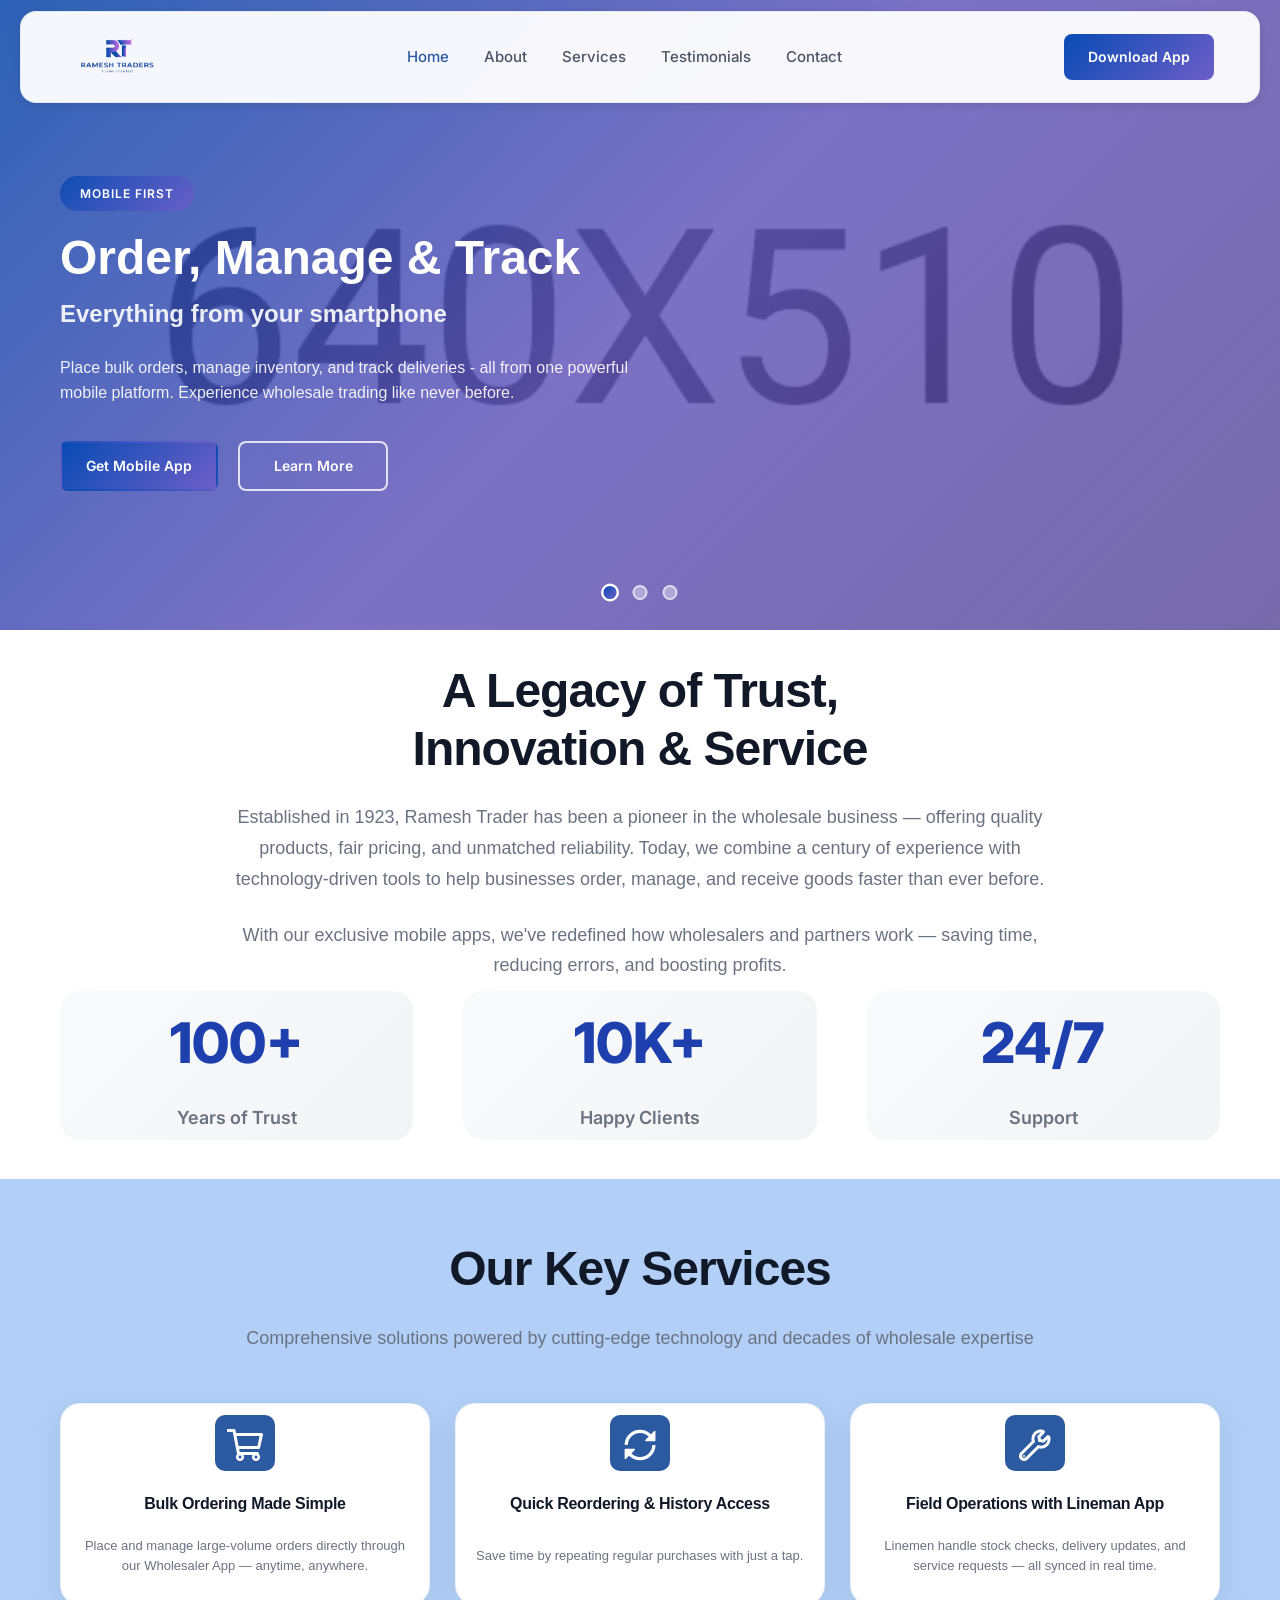
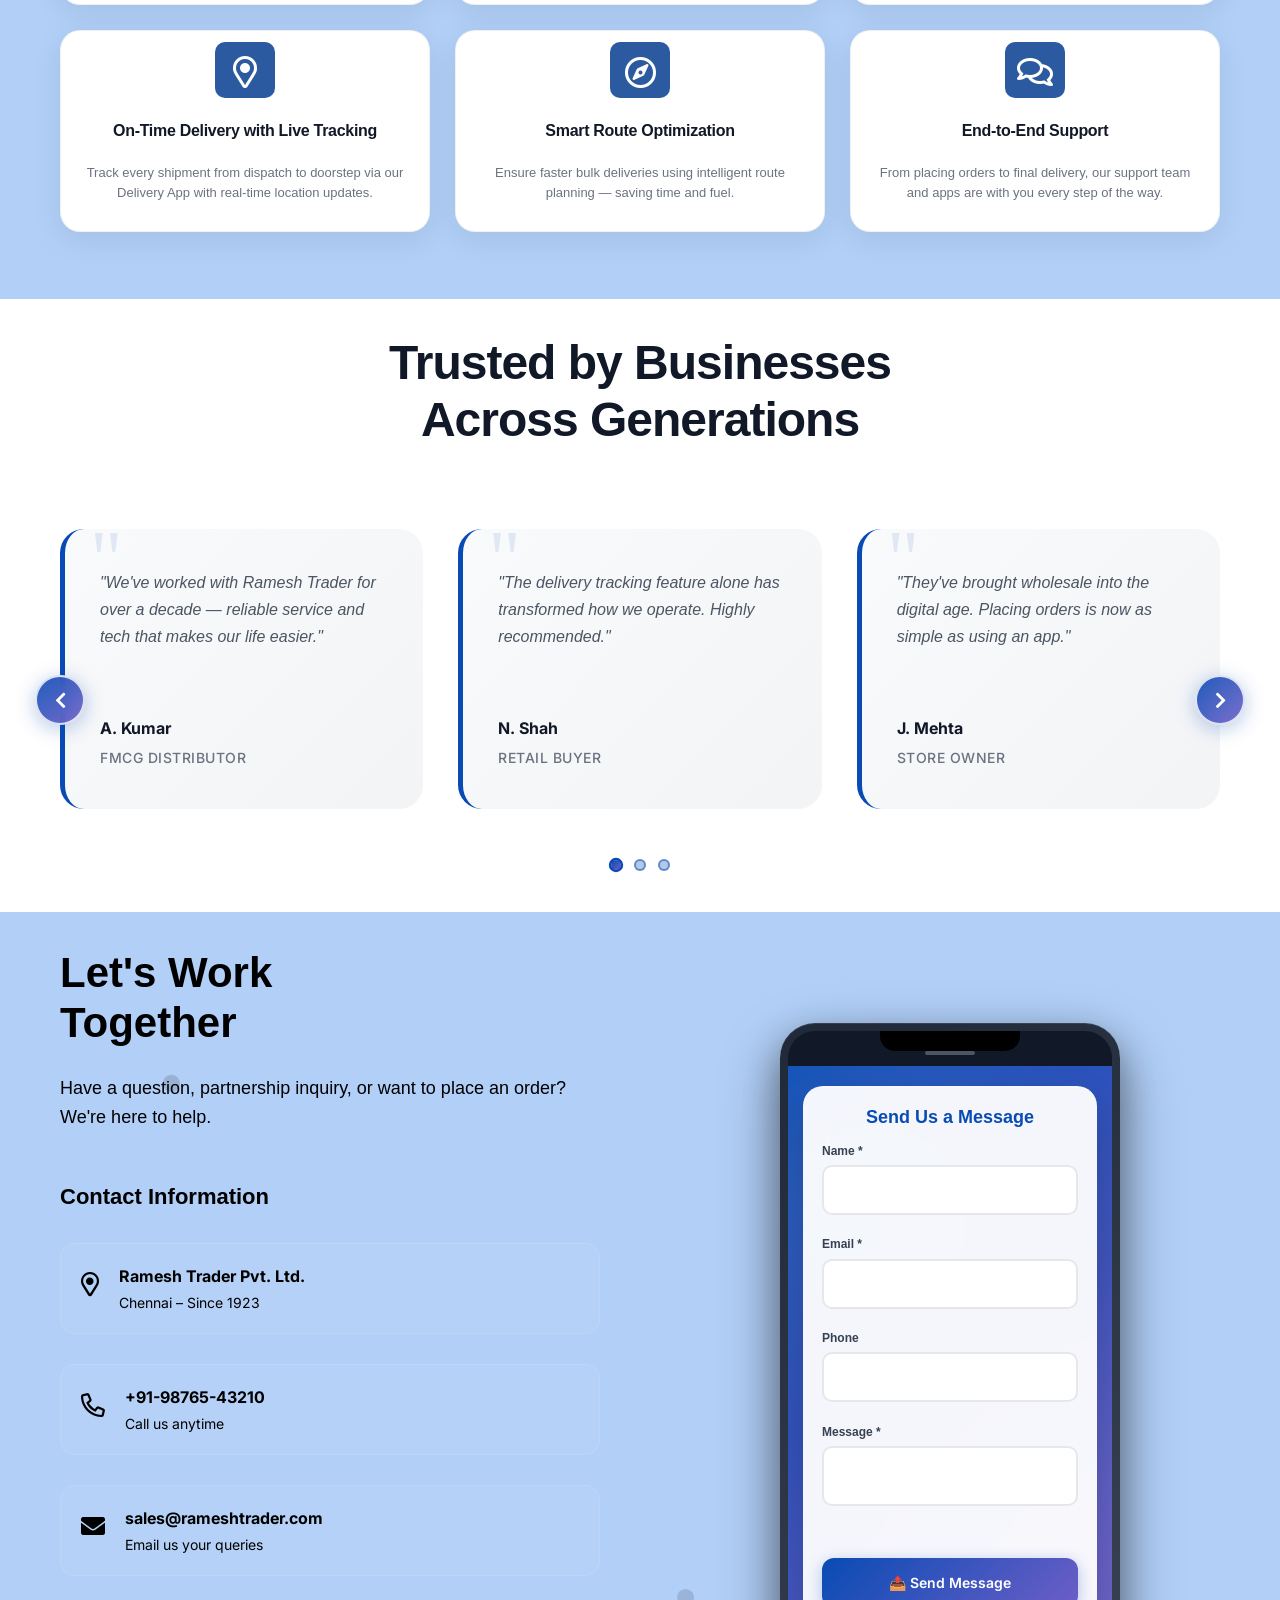
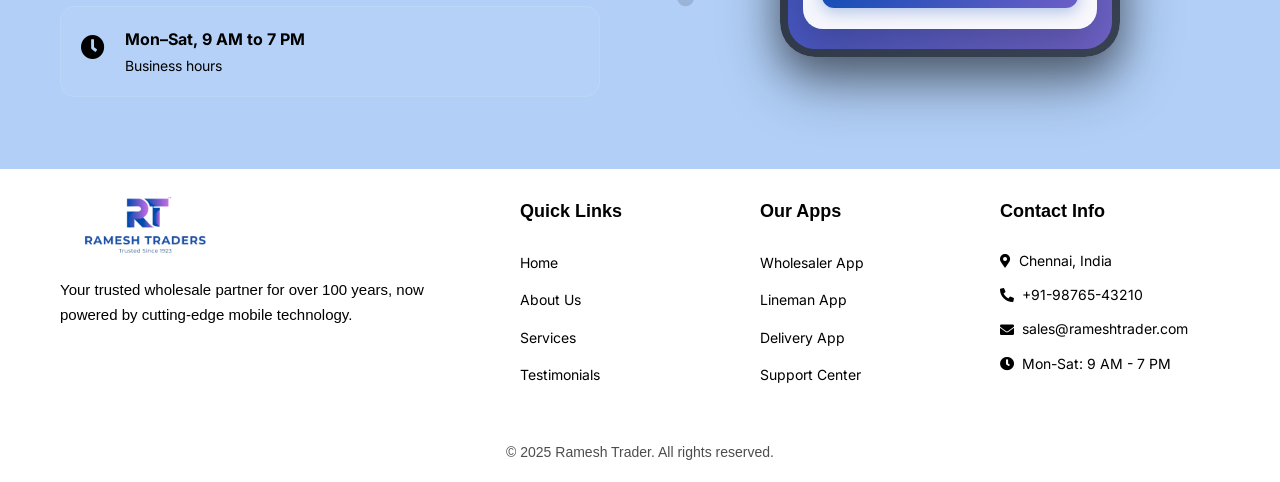
==== index.html @ f01f0278 "first commit" ====
<!doctype html>
<html class="no-js" lang="en">

<head>
  <meta charset="utf-8">
  <meta http-equiv="x-ua-compatible" content="ie=edge">
  <title>Ramesh Trader - Your Trusted Wholesale Partner Since 1923</title>
  <meta name="viewport" content="width=device-width, initial-scale=1">
  
  <!-- Favicons -->
  <link rel="icon" type="image/jpg" sizes="32x32" href="assets/img/logos/14.jpg">
  <link rel="icon" type="image/jpg" sizes="96x96" href="assets/img/logos/14.jpg">
  <link rel="icon" type="image/jpg" sizes="16x16" href="assets/img/logos/14.jpg">
  
  <!-- Google Fonts -->
  <link rel="preconnect" href="https://fonts.googleapis.com">
  <link rel="preconnect" href="https://fonts.gstatic.com" crossorigin>
  <link href="https://fonts.googleapis.com/css2?family=Inter:wght@300;400;500;600;700;800&display=swap" rel="stylesheet">
  
  <!-- CSS Files -->
  <link rel="stylesheet" href="assets/css/bootstrap.min.css">
  <link rel="stylesheet" href="assets/css/fontawesome.min.css">
  <link rel="stylesheet" href="assets/css/style.css">
  
  <style>
    /* Reset and Base Styles */
    * {
      margin: 0;
      padding: 0;
      box-sizing: border-box;
    }
    
    body {
      font-family: 'Inter', -apple-system, BlinkMacSystemFont, 'Segoe UI', Roboto, sans-serif;
      line-height: 1.6;
      color: #1f2937;
      background: #ffffff;
    }
    
    html {
      scroll-behavior: smooth;
    }
    
    .container {
      max-width: 1200px;
      margin: 0 auto;
      padding: 0 20px;
    }
    
    /* Header Styles */
    .header {
      background: rgba(255, 255, 255, 0.95);
      backdrop-filter: blur(10px);
      position: fixed;
      top: 11px;
      left: 20px;
      right: 20px;
      z-index: 1000;
      padding: 15px 25px;
      border-radius: 16px;
      border: 1px solid rgba(226, 232, 240, 0.8);
      box-shadow: 
        0 10px 30px rgba(0, 0, 0, 0.1),
        0 4px 12px rgba(0, 0, 0, 0.05);
      transition: all 0.3s ease;
    }
    
    .header:hover {
      background: rgba(255, 255, 255, 0.98);
      border-color: rgba(9, 75, 180, 0.2);
      box-shadow: 
        0 15px 40px rgba(0, 0, 0, 0.15),
        0 8px 20px rgba(9, 75, 180, 0.1);
      transform: translateY(-2px);
    }
    
    .header-content {
      display: flex;
      align-items: center;
      justify-content: space-between;
    }
    
    .logo {
      display: flex;
      align-items: center;
      font-weight: 700;
      font-size: 24px;
      color: #094bb4;
      text-decoration: none;
    }
    
    .logo img {
      height: 60px;
      margin-right: 12px;
      border-radius: 8px;
    }
    
    .logo-text {
      display: flex;
      flex-direction: column;
    }
    
    .logo-main {
      font-size: 20px;
      font-weight: 700;
      color: #111827;
    }
    
    .logo-tagline {
      font-size: 11px;
      font-weight: 400;
      color: #6b7280;
    }
    
    .nav-menu {
      display: flex;
      list-style: none;
      gap: 35px;
      margin: 0;
      padding: 0;
    }
    
    .nav-menu a {
      text-decoration: none;
      color: #4b5563;
      font-weight: 500;
      font-size: 15px;
      transition: color 0.3s ease;
      position: relative;
    }
    
    .nav-menu a:hover,
    .nav-menu a.active {
      color: var(--theme-color);
    }
    
    .nav-menu a:hover::after {
      transform: scaleX(1);
    }
    
    .nav-menu a::after {
      content: '';
      position: absolute;
      bottom: -5px;
      left: 0;
      right: 0;
      height: 2px;
      background: linear-gradient(135deg, #094bb4 0%, #6d5ec7 100%);
      transform: scaleX(0);
      transition: transform 0.3s ease;
    }
    
    .download-btn {
      background: linear-gradient(135deg, #094bb4 0%, #6d5ec7 100%);
      color: white;
      padding: 12px 24px;
      text-decoration: none;
      border-radius: 8px;
      font-weight: 600;
      font-size: 14px;
      transition: all 0.3s ease;
      display: flex;
      align-items: center;
      gap: 8px;
    }
    
    .download-btn:hover {
      color: #fff;
      background: linear-gradient(135deg, #083a8c 0%, #5a4ba3 100%);
      transform: translateY(-2px);
      box-shadow: 0 8px 25px rgba(9, 75, 180, 0.3);
    }
    
    /* Mobile Menu Toggle */
    .mobile-menu-toggle {
      display: none;
      background: none;
      border: none;
      font-size: 24px;
      color: #475569;
      cursor: pointer;
    }

    /* Mobile Menu Overlay */
    .mobile-menu-overlay {
      position: fixed;
      top: 0;
      left: 0;
      width: 100%;
      height: 100%;
      background: rgba(0, 0, 0, 0.5);
      z-index: 9998;
      opacity: 0;
      visibility: hidden;
      transition: all 0.3s ease;
    }

    .mobile-menu-overlay.active {
      opacity: 1;
      visibility: visible;
    }

    .mobile-menu {
      position: fixed;
      top: 0;
      right: -100%;
      width: 280px;
      height: 100%;
      background: white;
      z-index: 9999;
      padding: 80px 30px 30px;
      box-shadow: -5px 0 15px rgba(0, 0, 0, 0.1);
      transition: right 0.3s ease;
    }

    .mobile-menu.active {
      right: 0;
    }

    .mobile-menu-close {
      position: absolute;
      top: 20px;
      right: 20px;
      background: none;
      border: none;
      font-size: 24px;
      color: #475569;
      cursor: pointer;
      width: 40px;
      height: 40px;
      display: flex;
      align-items: center;
      justify-content: center;
      border-radius: 50%;
      transition: background-color 0.3s ease;
    }

    .mobile-menu-close:hover {
      background-color: #f1f5f9;
    }

    .mobile-nav-menu {
      list-style: none;
      padding: 0;
      margin: 0;
    }

    .mobile-nav-menu li {
      margin-bottom: 20px;
    }

    .mobile-nav-menu a {
      display: block;
      padding: 15px 0;
      text-decoration: none;
      color: #1f2937;
      font-weight: 600;
      font-size: 18px;
      border-bottom: 1px solid #e5e7eb;
      transition: color 0.3s ease;
    }

    .mobile-nav-menu a:hover {
      color: #094bb4;
    }

    .mobile-download-btn {
      background: linear-gradient(135deg, #094bb4 0%, #6d5ec7 100%);
      color: white;
      padding: 15px 25px;
      text-decoration: none;
      border-radius: 10px;
      font-weight: 600;
      font-size: 16px;
      display: block;
      text-align: center;
      margin-top: 30px;
      transition: all 0.3s ease;
    }

    .mobile-download-btn:hover {
      background: linear-gradient(135deg, #083a8c 0%, #5a4ba3 100%);
      color: white;
    }
    
    /* Hero Section */
    .hero {
      padding: 0px 0 0px;
      background: linear-gradient(135deg, #eff6ff 0%, #e0e7ff 50%, #ddd6fe 100%);
      position: relative;
      overflow: hidden;
    }
    
    .hero::before {
      content: '';
      position: absolute;
      top: 0;
      left: 0;
      right: 0;
      bottom: 0;
      background: url('data:image/svg+xml,<svg xmlns="http://www.w3.org/2000/svg" viewBox="0 0 100 100"><defs><pattern id="grain" width="100" height="100" patternUnits="userSpaceOnUse"><circle cx="25" cy="25" r="1" fill="%23e2e8f0" opacity="0.5"/><circle cx="75" cy="75" r="1" fill="%23cbd5e1" opacity="0.3"/></pattern></defs><rect width="100" height="100" fill="url(%23grain)"/></svg>') repeat;
      opacity: 0.6;
    }
    
    .hero-content {
      text-align: center;
      margin-bottom: 60px;
      position: relative;
      z-index: 2;
    }
    
    .hero-logo {
      width: 100px;
      height: 100px;
      margin: 0 auto 30px;
      border-radius: 20px;
      box-shadow: 0 10px 30px rgba(0, 0, 0, 0.1);
    }
    
    .hero-title {
      font-size: 52px;
      font-weight: 800;
      color: #111827;
      margin-bottom: 25px;
      line-height: 1.1;
    }
    
    .hero-description {
      font-size: 20px;
      color: #6b7280;
      max-width: 650px;
      margin: 0 auto 50px;
      line-height: 1.7;
    }
    
    /* App Cards */
    .app-cards {
      display: grid;
      grid-template-columns: repeat(auto-fit, minmax(380px, 1fr));
      gap: 30px;
      margin-top: 60px;
      position: relative;
      z-index: 2;
    }
    
    .app-card {
      background: white;
      padding: 45px 35px;
      border-radius: 24px;
      box-shadow: 0 10px 40px rgba(0, 0, 0, 0.08);
      text-align: center;
      transition: all 0.4s ease;
      border: 1px solid rgba(226, 232, 240, 0.8);
      position: relative;
      overflow: hidden;
    }
    
    .app-card::before {
      content: '';
      position: absolute;
      top: 0;
      left: -100%;
      width: 100%;
      height: 100%;
      background: linear-gradient(90deg, transparent, rgba(30, 64, 175, 0.05), transparent);
      transition: left 0.6s ease;
    }
    
    .app-card:hover::before {
      left: 100%;
    }
    
    .app-card:hover {
      transform: translateY(-12px);
      box-shadow: 0 25px 60px rgba(0, 0, 0, 0.15);
      border-color: rgba(30, 64, 175, 0.2);
    }
    
    .app-icon {
      font-size: 56px;
      margin-bottom: 25px;
      display: block;
    }
    
    .app-title {
      font-size: 24px;
      font-weight: 700;
      color: #111827;
      margin-bottom: 15px;
      letter-spacing: -0.5px;
    }
    
    .app-features {
      margin: 25px 0;
    }
    
    .app-feature {
      display: flex;
      align-items: center;
      justify-content: center;
      gap: 12px;
      color: #6b7280;
      font-weight: 500;
      margin-bottom: 8px;
    }
    
    .app-feature-icon {
      font-size: 18px;
    }
    
    .app-feature-text {
      display: flex;
      flex-direction: column;
      align-items: flex-start;
    }
    
    .app-feature-title {
      font-weight: 600;
      color: #111827;
      font-size: 15px;
    }
    
    .app-feature-subtitle {
      font-size: 13px;
      color: #94a3b8;
    }
    
    .app-description {
      color: #64748b;
      margin: 20px 0 30px;
      font-size: 15px;
      line-height: 1.6;
    }
    
    .app-buttons {
      display: flex;
      gap: 12px;
      justify-content: center;
      margin-top: 30px;
    }
    
    .app-btn {
      padding: 12px 20px;
      border: 2px solid #1e40af;
      border-radius: 8px;
      text-decoration: none;
      font-weight: 600;
      font-size: 14px;
      transition: all 0.3s ease;
      display: flex;
      align-items: center;
      gap: 6px;
    }
    
    .app-btn.primary {
      background: linear-gradient(135deg, #094bb4 0%, #6d5ec7 100%);
      color: white;
      border: 2px solid transparent;
    }
    
    .app-btn.primary:hover {
      background: linear-gradient(135deg, #083a8c 0%, #5a4ba3 100%);
      transform: translateY(-2px);
    }
    
    .app-btn.secondary {
      background: transparent;
      color: #094bb4;
      border-color: #094bb4;
    }
    
    .app-btn.secondary:hover {
      background: #f1f5f9;
      transform: translateY(-2px);
    }
    
    /* Hero Action Buttons */
    .hero-actions {
      display: flex;
      gap: 15px;
      justify-content: center;
      margin-top: 50px;
      position: relative;
      z-index: 2;
    }
    
    .hero-btn {
      padding: 16px 32px;
      border-radius: 12px;
      text-decoration: none;
      font-weight: 600;
      font-size: 16px;
      transition: all 0.3s ease;
      display: flex;
      align-items: center;
      gap: 10px;
    }
    
    .hero-btn.primary {
      background: linear-gradient(135deg, #094bb4 0%, #6d5ec7 100%);
      color: white;
      box-shadow: 0 4px 15px rgba(9, 75, 180, 0.3);
    }
    
    .hero-btn.primary:hover {
      background: linear-gradient(135deg, #083a8c 0%, #5a4ba3 100%);
      transform: translateY(-3px);
      box-shadow: 0 8px 25px rgba(9, 75, 180, 0.4);
    }
    
    .hero-btn.secondary {
      background: white;
      color: #094bb4;
      border: 2px solid #094bb4;
      box-shadow: 0 4px 15px rgba(0, 0, 0, 0.1);
    }
    
    .hero-btn.secondary:hover {
      background: #f1f5f9;
      transform: translateY(-3px);
    }
    
    .hero-btn.tertiary {
      background: rgba(255, 255, 255, 0.7);
      color: #64748b;
      border: 2px solid rgba(226, 232, 240, 0.8);
      backdrop-filter: blur(10px);
    }
    
    .hero-btn.tertiary:hover {
      background: rgba(255, 255, 255, 0.9);
      color: #475569;
      transform: translateY(-3px);
    }
    
    /* Banner Carousel Styles */
    .banner-carousel-section {
      position: relative;
      overflow: hidden;
      margin: 0;
      width: 100vw;
      margin-left: calc(50% - 50vw);
    }
    
    .banner-carousel-container {
      position: relative;
      width: 100%;
      height: 70vh;
      min-height: 500px;
    }
    
    .banner-carousel-wrapper {
      position: relative;
      width: 100%;
      height: 100%;
    }
    
    .banner-slide {
      position: absolute;
      top: 0;
      left: 0;
      width: 100%;
      height: 100%;
      background-size: cover;
      background-position: center;
      background-repeat: no-repeat;
      display: flex;
      align-items: center;
      overflow: hidden;
      opacity: 0;
      transition: opacity 1s ease-in-out;
    }
    
    .banner-slide.active {
      opacity: 1;
    }
    
    .banner-overlay {
      position: absolute;
      top: 0;
      left: 0;
      right: 0;
      bottom: 0;
      background: linear-gradient(135deg, rgba(9, 75, 180, 0.8) 0%, rgba(109, 94, 199, 0.8) 50%, rgba(88, 71, 163, 0.7) 100%);
      z-index: 1;
    }
    
    .banner-content-left {
      position: relative;
      z-index: 2;
      max-width: 600px;
      color: white;
      padding: 0px 0;
      padding-left: 0px;
      padding-right: 0px;
    }
    
    .banner-slide .container {
      max-width: 1200px;
      margin: 0 auto;
      padding: 0 20px;
      height: 100%;
      display: flex;
      align-items: center;
    }
    
    .banner-badge {
      margin-top: 37px;
      display: inline-block;
      background: linear-gradient(135deg, rgba(9, 75, 180, 0.9) 0%, rgba(109, 94, 199, 0.9) 100%);
      color: white;
      padding: 8px 20px;
      border-radius: 25px;
      font-size: 12px;
      font-weight: 600;
      text-transform: uppercase;
      letter-spacing: 1px;
      margin-bottom: 25px;
      backdrop-filter: blur(10px);
    }
    
    .banner-main-title {
      color: white;
      font-size: 3rem;
      font-weight: 700;
      line-height: 1.2;
      margin-bottom: 15px;
    }
    
    .banner-subtitle {
      font-size: 1.5rem;
      font-weight: 600;
      line-height: 1.3;
      margin-bottom: 25px;
      color: rgba(255, 255, 255, 0.9);
    }
    
    .banner-description {
      font-size: 1rem;
      line-height: 1.6;
      margin-bottom: 35px;
      color: rgba(255, 255, 255, 0.9);
    }
    
    .banner-actions {
      display: flex;
      gap: 20px;
      flex-wrap: wrap;
    }
    
    .banner-btn {
      padding: 12px 24px;
      border-radius: 8px;
      text-decoration: none;
      font-weight: 600;
      font-size: 14px;
      transition: all 0.3s ease;
      display: inline-flex;
      align-items: center;
      justify-content: center;
      min-width: 150px;
    }
    
    .banner-btn.primary {
      background: linear-gradient(135deg, #094bb4 0%, #6d5ec7 100%);
      color: white;
      border: 2px solid transparent;
    }
    
    .banner-btn.primary:hover {
      background: linear-gradient(135deg, #083a8c 0%, #5a4ba3 100%);
      transform: translateY(-3px);
      box-shadow: 0 10px 25px rgba(9, 75, 180, 0.4);
      color: white;
    }
    
    .banner-btn.secondary {
      background: transparent;
      color: white;
      border: 2px solid rgba(255, 255, 255, 0.8);
      backdrop-filter: blur(10px);
    }
    
    .banner-btn.secondary:hover {
      background: rgba(255, 255, 255, 0.2);
      border-color: white;
      transform: translateY(-3px);
      box-shadow: 0 10px 25px rgba(255, 255, 255, 0.2);
      color: white;
    }
    
    /* Carousel Navigation */
    .carousel-navigation {
      position: absolute;
      top: 50%;
      left: 0;
      right: 0;
      transform: translateY(-50%);
      display: flex;
      justify-content: space-between;
      padding: 0 30px;
      z-index: 10;
      pointer-events: none;
    }
    
    .carousel-btn {
      width: 60px;
      height: 60px;
      background: linear-gradient(135deg, rgba(9, 75, 180, 0.8) 0%, rgba(109, 94, 199, 0.8) 100%);
      border: 2px solid rgba(255, 255, 255, 0.3);
      border-radius: 50%;
      color: white;
      font-size: 24px;
      cursor: pointer;
      transition: all 0.3s ease;
      display: flex;
      align-items: center;
      justify-content: center;
      backdrop-filter: blur(10px);
      pointer-events: all;
    }
    
    .carousel-btn:hover {
      background: linear-gradient(135deg, rgba(9, 75, 180, 1) 0%, rgba(109, 94, 199, 1) 100%);
      border-color: rgba(255, 255, 255, 0.8);
      transform: scale(1.1);
      box-shadow: 0 5px 20px rgba(9, 75, 180, 0.4);
    }
    
    .carousel-btn:active {
      transform: scale(0.95);
    }
    
    /* Carousel Dots */
    .carousel-dots {
      position: absolute;
      bottom: 30px;
      left: 50%;
      transform: translateX(-50%);
      display: flex;
      gap: 15px;
      z-index: 10;
    }
    
    .dot {
      width: 15px;
      height: 15px;
      border-radius: 50%;
      background: rgba(255, 255, 255, 0.4);
      cursor: pointer;
      transition: all 0.3s ease;
      border: 2px solid rgba(255, 255, 255, 0.6);
    }
    
    .dot.active {
      background: linear-gradient(135deg, #094bb4 0%, #6d5ec7 100%);
      border-color: white;
      transform: scale(1.2);
    }
    
    .dot:hover {
      background: rgba(255, 255, 255, 0.8);
      transform: scale(1.1);
    }
    
    /* Responsive Header */
    @media (max-width: 1024px) {
      .header {
        top: 15px;
        left: 15px;
        right: 15px;
        padding: 12px 20px;
        border-radius: 12px;
      }
      
      .hero {
        padding: 130px 0 70px;
      }
    }
    
    @media (max-width: 768px) {
      .header {
        top: 10px;
        left: 10px;
        right: 10px;
        padding: 10px 15px;
        border-radius: 10px;
      }
      
      .logo-main {
        font-size: 18px;
      }
      
      .logo-tagline {
        font-size: 10px;
      }
      
      .nav-menu {
        gap: 20px;
      }
      
      .nav-menu a {
        font-size: 14px;
      }
      
      .download-btn {
        padding: 10px 18px;
        font-size: 13px;
      }
      
      .hero {
        padding: 120px 0 60px;
      }
    }
    
    @media (max-width: 480px) {
      .header {
        top: 8px;
        left: 8px;
        right: 8px;
        padding: 8px 12px;
        border-radius: 8px;
      }
      
      .logo img {
        height: 35px;
      }
      
      .logo-main {
        font-size: 16px;
      }
      
      .nav-menu {
        display: none;
      }
      
      .download-btn {
        padding: 8px 15px;
        font-size: 12px;
      }
      
      .mobile-menu-toggle {
        display: block;
      }
      
      .hero {
        padding: 110px 0 50px;
      }
    }
    
    /* Responsive Banner Carousel */
    @media (max-width: 1200px) {
      .banner-main-title {
        font-size: 2.5rem;
      }
      
      .banner-subtitle {
        font-size: 1.3rem;
      }
      
      .banner-description {
        font-size: 0.9rem;
      }
      
      .carousel-btn {
        width: 50px;
        height: 50px;
        font-size: 20px;
      }
    }
    
    @media (max-width: 992px) {
      .banner-carousel-container {
        height: 80vh;
        min-height: 600px;
      }
      
      .banner-content-left {
        max-width: 500px;
        padding: 40px 15px;
      }
      
      .banner-main-title {
        font-size: 2rem;
      }
      
      .banner-subtitle {
        font-size: 1.1rem;
      }
      
      .carousel-navigation {
        padding: 0 20px;
      }
    }
    
    @media (max-width: 767px) {
      .banner-carousel-container {
        height: 70vh;
        min-height: 500px;
      }
      
      .banner-content-left {
        padding: 30px 10px;
      }
      
      .banner-main-title {
        font-size: 1.8rem;
      }
      
      .banner-subtitle {
        font-size: 1rem;
      }
      
      .banner-description {
        font-size: 0.8rem;
      }
      
      .banner-btn {
        padding: 10px 20px;
        font-size: 12px;
        min-width: 120px;
      }
      
      .carousel-btn {
        width: 40px;
        height: 40px;
        font-size: 16px;
      }
      
      .carousel-navigation {
        padding: 0 10px;
      }
      
      .dot {
        width: 12px;
        height: 12px;
      }
      
      .carousel-dots {
        gap: 10px;
        bottom: 15px;
      }
    }
    
    /* Legacy Section */
    .legacy {
      padding: 39px 0;
      background: white;
      position: relative;
    }
    
    .legacy-header {
      text-align: center;
      margin-bottom: 10px;
    }
    
    .section-badge {
      background: linear-gradient(135deg, #e0f2fe 0%, #b3e5fc 100%);
      color: #0277bd;
      padding: 10px 20px;
      border-radius: 25px;
      font-size: 14px;
      font-weight: 600;
      margin-bottom: 25px;
      display: inline-block;
      border: 1px solid rgba(2, 119, 189, 0.2);
    }
    
    .section-title {
      font-size: 48px;
      font-weight: 800;
      color: #111827;
      margin-bottom: 25px;
      line-height: 1.2;
      letter-spacing: -1px;
    }
    
    .section-subtitle {
      font-size: 18px;
      color: #6b7280;
      max-width: 850px;
      margin: 0 auto;
      line-height: 1.7;
    }
    
    .stats {
      display: grid;
      grid-template-columns: repeat(auto-fit, minmax(250px, 1fr));
      gap: 50px;
      margin-top: 0px;
    }
    
    .stat {
      text-align: center;
      padding: 8px 20px;
      border-radius: 20px;
      background: linear-gradient(135deg, #f9fafb 0%, #f3f4f6 100%);
      transition: all 0.3s ease;
    }
    
    .stat:hover {
      transform: translateY(-5px);
      box-shadow: 0 15px 40px rgba(0, 0, 0, 0.1);
    }
    
    .stat-number {
      font-size: 56px;
      font-weight: 800;
      color: #1e40af;
      margin-bottom: 15px;
      display: block;
    }
    
    .stat-label {
      font-size: 18px;
      color: #6b7280;
      font-weight: 600;
    }
    
    /* Services Section */
    .services {
      padding: 31px 0;
      background: #b1cff7;
      position: relative;
      min-height: 80vh;
      display: flex;
      align-items: center;
    }
    
    .services-header {
      text-align: center;
      margin-bottom: 50px;
    }
    
    .services-grid {
      display: grid;
      grid-template-columns: repeat(3, 1fr);
      gap: 25px;
      align-items: stretch;
      max-width: 1200px;
      margin: 0 auto;
      height: fit-content;
    }
    
    .service-card {
      background: white;
      padding: 11px 20px;
      border-radius: 20px;
      box-shadow: 0 8px 30px rgba(0, 0, 0, 0.08);
      text-align: center;
      transition: all 0.4s ease;
      border: 1px solid rgba(226, 232, 240, 0.6);
      position: relative;
      overflow: hidden;
      min-height: 200px;
      display: flex;
      flex-direction: column;
      justify-content: space-between;
    }
    
    .service-card::before {
      content: '';
      position: absolute;
      top: 0;
      left: -100%;
      width: 100%;
      height: 100%;
      background: linear-gradient(90deg, transparent, rgba(9, 75, 180, 0.03), transparent);
      transition: left 0.6s ease;
    }
    
    .service-card:hover::before {
      left: 100%;
    }
    
    .service-card:hover {
      transform: translateY(-5px);
      box-shadow: 0 15px 40px rgba(0, 0, 0, 0.12);
      border-color: rgba(109, 94, 199, 0.3);
    }
    
    .service-icon {
      padding-top: 5px;
      align-self: center;
      width: 60px;
      border-radius: 10px;
      background: var(--theme-color);
      font-size: 32px;
      color: #fff !important;
      margin-bottom: 15px;
      display: block;
      flex-shrink: 0;
    }
    
    .service-title {
      font-size: 16px;
      font-weight: 700;
      color: #111827;
      margin-bottom: 12px;
      letter-spacing: -0.3px;
      line-height: 1.3;
      min-height: 40px;
      display: flex;
      align-items: center;
      justify-content: center;
    }
    
    .service-features {
      display: flex;
      flex-wrap: wrap;
      gap: 5px;
      justify-content: center;
      margin: 10px 0 15px;
    }
    
    .feature-tag {
      background: linear-gradient(135deg, #e0e7ff 0%, #ddd6fe 100%);
      color: #6d5ec7;
      padding: 4px 10px;
      border-radius: 12px;
      font-size: 10px;
      font-weight: 600;
      border: 1px solid rgba(109, 94, 199, 0.2);
      transition: all 0.3s ease;
      white-space: nowrap;
    }
    
    .feature-tag:hover {
      background: linear-gradient(135deg, #c7d2fe 0%, #c4b5fd 100%);
      transform: translateY(-1px);
    }
    
    .service-description {
      color: #6b7280;
      line-height: 1.5;
      font-size: 13px;
      flex-grow: 1;
      display: flex;
      align-items: center;
      text-align: center;
    }
    
    .services-cta {
      text-align: center;
      margin-top: 40px;
    }
    
    .services-cta-btn {
      background: linear-gradient(135deg, #094bb4 0%, #6d5ec7 100%);
      color: white;
      padding: 12px 24px;
      text-decoration: none;
      border-radius: 10px;
      font-weight: 600;
      font-size: 14px;
      transition: all 0.3s ease;
      display: inline-flex;
      align-items: center;
      gap: 8px;
      box-shadow: 0 4px 15px rgba(9, 75, 180, 0.3);
    }
    
    .services-cta-btn:hover {
      background: linear-gradient(135deg, #083a8c 0%, #5a4ba3 100%);
      transform: translateY(-3px);
      box-shadow: 0 8px 25px rgba(9, 75, 180, 0.4);
      color: white;
    }
    
    /* Testimonials Section */
    .testimonials {
      padding: 41px 0;
      background: white;
      position: relative;
    }
    
    .testimonials-header {
      text-align: center;
      margin-bottom: 80px;
    }
    
    /* Testimonials Carousel */
    .testimonials-carousel {
      position: relative;
      max-width: 1200px;
      margin: 0 auto;
    }
    
    .testimonials-wrapper {
      position: relative;
      overflow: hidden;
      border-radius: 20px;
    }
    
    .testimonials-set {
      display: none;
      grid-template-columns: repeat(3, 1fr);
      gap: 35px;
      align-items: stretch;
      opacity: 0;
      transition: opacity 0.5s ease-in-out;
    }
    
    .testimonials-set.active {
      display: grid;
      opacity: 1;
    }
    
    .testimonial-card {
      background: linear-gradient(135deg, #f9fafb 0%, #f3f4f6 100%);
      padding: 40px 35px;
      border-radius: 24px;
      border-left: 5px solid #094bb4;
      position: relative;
      transition: all 0.3s ease;
      min-height: 280px;
      display: flex;
      flex-direction: column;
      justify-content: space-between;
    }
    
    .testimonial-card:hover {
      transform: translateY(-5px);
      box-shadow: 0 15px 40px rgba(0, 0, 0, 0.1);
      border-left-color: #6d5ec7;
    }
    
    .testimonial-card::before {
      content: '"';
      position: absolute;
      top: -10px;
      left: 25px;
      font-size: 80px;
      color: rgba(9, 75, 180, 0.1);
      font-family: serif;
      line-height: 1;
    }
    
    .testimonial-text {
      font-style: italic;
      color: #4b5563;
      margin-bottom: 25px;
      font-size: 16px;
      line-height: 1.7;
      position: relative;
      z-index: 2;
      flex-grow: 1;
    }
    
    .testimonial-author {
      font-weight: 700;
      color: #111827;
      font-size: 16px;
      margin-bottom: 5px;
    }
    
    .testimonial-role {
      color: #6b7280;
      font-size: 14px;
      font-weight: 500;
      text-transform: uppercase;
      letter-spacing: 0.5px;
    }
    
    /* Testimonials Navigation */
    .testimonials-navigation {
      position: absolute;
      top: 50%;
      left: 0;
      right: 0;
      transform: translateY(-50%);
      display: flex;
      justify-content: space-between;
      padding: 0 -30px;
      z-index: 10;
      pointer-events: none;
    }
    
    .testimonials-btn {
      width: 50px;
      height: 50px;
      background: linear-gradient(135deg, rgba(9, 75, 180, 0.9) 0%, rgba(109, 94, 199, 0.9) 100%);
      border: 2px solid rgba(255, 255, 255, 0.8);
      border-radius: 50%;
      color: white;
      font-size: 18px;
      cursor: pointer;
      transition: all 0.3s ease;
      display: flex;
      align-items: center;
      justify-content: center;
      backdrop-filter: blur(10px);
      pointer-events: all;
      box-shadow: 0 4px 20px rgba(9, 75, 180, 0.3);
    }
    
    .testimonials-btn:hover {
      background: linear-gradient(135deg, rgba(9, 75, 180, 1) 0%, rgba(109, 94, 199, 1) 100%);
      transform: scale(1.1);
      box-shadow: 0 6px 25px rgba(9, 75, 180, 0.4);
    }
    
    .testimonials-btn:active {
      transform: scale(0.95);
    }
    
    .testimonials-btn.prev-btn {
      margin-left: -25px;
    }
    
    .testimonials-btn.next-btn {
      margin-right: -25px;
    }
    
    /* Testimonials Dots */
    .testimonials-dots {
      display: flex;
      justify-content: center;
      gap: 12px;
      margin-top: 50px;
    }
    
    .testimonial-dot {
      width: 12px;
      height: 12px;
      border-radius: 50%;
      background: rgba(9, 75, 180, 0.3);
      cursor: pointer;
      transition: all 0.3s ease;
      border: 2px solid rgba(9, 75, 180, 0.5);
    }
    
    .testimonial-dot.active {
      background: linear-gradient(135deg, #094bb4 0%, #6d5ec7 100%);
      border-color: #094bb4;
      transform: scale(1.2);
    }
    
    .testimonial-dot:hover {
      background: rgba(9, 75, 180, 0.6);
      transform: scale(1.1);
    }
    
    /* Responsive Testimonials */
    @media (max-width: 1200px) {
      .testimonials-btn.prev-btn {
        margin-left: -20px;
      }
      
      .testimonials-btn.next-btn {
        margin-right: -20px;
      }
    }
    
    @media (max-width: 992px) {
      .testimonials-set {
        grid-template-columns: repeat(2, 1fr);
        gap: 25px;
      }
      
      .testimonial-card {
        padding: 30px 25px;
        min-height: 250px;
      }
      
      .testimonials-btn {
        width: 45px;
        height: 45px;
        font-size: 16px;
      }
      
      .testimonials-btn.prev-btn {
        margin-left: -15px;
      }
      
      .testimonials-btn.next-btn {
        margin-right: -15px;
      }
    }
    
    @media (max-width: 767px) {
      .testimonials-set {
        grid-template-columns: 1fr;
        gap: 20px;
      }
      
      .testimonial-card {
        padding: 25px 20px;
        min-height: 220px;
      }
      
      .testimonial-text {
        font-size: 15px;
      }
      
      .testimonials-btn {
        width: 40px;
        height: 40px;
        font-size: 14px;
      }
      
      .testimonials-btn.prev-btn {
        margin-left: -10px;
      }
      
      .testimonials-btn.next-btn {
        margin-right: -10px;
      }
      
      .testimonial-dot {
        width: 10px;
        height: 10px;
      }
      
      .testimonials-dots {
        gap: 8px;
        margin-top: 30px;
      }
    }
    
    /* Contact Section */
    .contact {
      padding: 42px 0;
      background: #b1cff7;
      color: white;
      position: relative;
      overflow: hidden;
    }
    
    .contact::before {
      content: '';
      position: absolute;
      top: 0;
      left: 0;
      right: 0;
      bottom: 0;
      background: url('data:image/svg+xml,<svg xmlns="http://www.w3.org/2000/svg" viewBox="0 0 100 100"><defs><pattern id="contactgrain" width="100" height="100" patternUnits="userSpaceOnUse"><circle cx="20" cy="20" r="1" fill="%234b5563" opacity="0.3"/><circle cx="80" cy="80" r="1" fill="%231f2937" opacity="0.2"/></pattern></defs><rect width="100" height="100" fill="url(%23contactgrain)"/></svg>') repeat;
      opacity: 0.8;
    }
    
    .contact-content {
      display: grid;
      grid-template-columns: 1fr 1fr;
      gap: 80px;
      align-items: center;
      position: relative;
      z-index: 2;
    }
    
    .contact-info h2 {
      font-size: 42px;
      font-weight: 800;
      margin-bottom: 25px;
      line-height: 1.2;
      color: #000;
    }
    
    .contact-info > p {
      font-size: 18px;
      color: #000;
      margin-bottom: 40px;
      line-height: 1.6;
    }
    
    .contact-section-title {
      font-size: 22px;
      font-weight: 700;
      margin: 50px 0 30px 0;
      color: #000;
    }
    
    .contact-item {
      display: flex;
      align-items: flex-start;
      gap: 20px;
      margin-bottom: 30px;
      padding: 20px;
      background: rgba(255, 255, 255, 0.05);
      border-radius: 15px;
      border: 1px solid rgba(255, 255, 255, 0.1);
      transition: all 0.3s ease;
    }
    
    .contact-item:hover {
      background: rgba(255, 255, 255, 0.08);
      transform: translateX(10px);
    }
    
    .contact-icon {
      font-size: 24px;
      color: #000;
      margin-top: 2px;
    }
    
    .contact-details strong {
      color: #000;
      font-size: 16px;
      display: block;
      margin-bottom: 4px;
    }
    
    .contact-details {
      color: #000;
      font-size: 14px;
      line-height: 1.5;
    }
    
    .contact-form {
      background: rgba(255, 255, 255, 0.08);
      padding: 50px 40px;
      border-radius: 24px;
      backdrop-filter: blur(20px);
      border: 1px solid rgba(255, 255, 255, 0.1);
      box-shadow: 0 20px 40px rgba(0, 0, 0, 0.3);
    }
    
    .contact-form h3 {
      font-size: 28px;
      font-weight: 700;
      margin-bottom: 35px;
      color: #f1f5f9;
    }
    
    .form-group {
      margin-bottom: 25px;
    }
    
    .form-group label {
      display: block;
      margin-bottom: 10px;
      font-weight: 600;
      color: #e2e8f0;
      font-size: 14px;
    }
    
    .form-group input,
    .form-group textarea {
      width: 100%;
      padding: 15px 18px;
      border: 2px solid rgba(255, 255, 255, 0.2);
      border-radius: 12px;
      background: rgba(255, 255, 255, 0.1);
      color: white;
      font-family: inherit;
      font-size: 15px;
      transition: all 0.3s ease;
      backdrop-filter: blur(10px);
    }
    
    .form-group input:focus,
    .form-group textarea:focus {
      outline: none;
      border-color: #3b82f6;
      background: rgba(255, 255, 255, 0.15);
      box-shadow: 0 0 0 3px rgba(59, 130, 246, 0.1);
    }
    
    .form-group input::placeholder,
    .form-group textarea::placeholder {
      color: rgba(255, 255, 255, 0.6);
    }
    
    .form-buttons {
      display: flex;
      gap: 15px;
      margin-top: 30px;
    }
    
    .form-btn {
      padding: 15px 28px;
      border: none;
      border-radius: 12px;
      font-weight: 600;
      font-size: 15px;
      cursor: pointer;
      transition: all 0.3s ease;
      display: flex;
      align-items: center;
      gap: 8px;
    }
    
    .form-btn.primary {
      background: linear-gradient(135deg, #094bb4 0%, #6d5ec7 100%);
      color: white;
      box-shadow: 0 4px 15px rgba(9, 75, 180, 0.3);
    }
    
    .form-btn.primary:hover {
      background: linear-gradient(135deg, #083a8c 0%, #5a4ba3 100%);
      transform: translateY(-2px);
      box-shadow: 0 8px 25px rgba(9, 75, 180, 0.4);
    }
    
    .form-btn.secondary {
      background: transparent;
      color: white;
      border: 2px solid rgba(255, 255, 255, 0.3);
    }
    
    .form-btn.secondary:hover {
      background: rgba(255, 255, 255, 0.1);
      border-color: rgba(255, 255, 255, 0.5);
      transform: translateY(-2px);
    }
    
    /* Mobile Frame Styles */
    .mobile-frame-container {
      display: flex;
      justify-content: center;
      align-items: center;
      padding: 40px 20px;
      min-height: 100%;
    }
    
    .mobile-frame {
      position: relative;
      width: 340px;
      height: 634px;
      background: linear-gradient(145deg, #1f2937 0%, #374151 100%);
      border-radius: 35px;
      padding: 8px;
      box-shadow: 
        0 25px 60px rgba(0, 0, 0, 0.4),
        0 15px 35px rgba(0, 0, 0, 0.3),
        inset 0 1px 0 rgba(255, 255, 255, 0.1);
      /* transform: perspective(1000px) rotateX(2deg) rotateY(-3deg);
      transition: all 0.4s ease; */
    }
    
    /* .mobile-frame:hover {
      transform: perspective(1000px) rotateX(0deg) rotateY(0deg) scale(1.02);
      box-shadow: 
        0 35px 80px rgba(0, 0, 0, 0.5),
        0 20px 45px rgba(0, 0, 0, 0.4),
        inset 0 1px 0 rgba(255, 255, 255, 0.15);
    } */
    
    .mobile-header {
      position: relative;
      height: 35px;
      background: #111827;
      border-radius: 27px 27px 0 0;
      display: flex;
      justify-content: center;
      align-items: center;
    }
    
    .mobile-notch {
      width: 140px;
      height: 20px;
      background: #000;
      border-radius: 0 0 15px 15px;
      position: absolute;
      top: 0;
      left: 50%;
      transform: translateX(-50%);
    }
    
    .mobile-speaker {
      width: 50px;
      height: 4px;
      background: #4b5563;
      border-radius: 2px;
      margin-top: 8px;
    }
    
    .mobile-screen {
      background: linear-gradient(135deg, #094bb4 0%, #6d5ec7 100%);
      height: calc(100% - 35px);
      border-radius: 0 0 27px 27px;
      padding: 20px 15px;
      overflow: hidden;
      position: relative;
      display: flex;
      align-items: center;
      justify-content: center;
    }
    
    .mobile-screen::before {
      content: '';
      position: absolute;
      top: 0;
      left: 0;
      right: 0;
      bottom: 0;
      background: 
        radial-gradient(circle at 20% 20%, rgba(255, 255, 255, 0.1) 0%, transparent 50%),
        radial-gradient(circle at 80% 80%, rgba(255, 255, 255, 0.05) 0%, transparent 50%);
      pointer-events: none;
    }
    

    
    .mobile-frame .contact-form {
      background: rgba(255, 255, 255, 0.95);
      backdrop-filter: blur(20px);
      border-radius: 20px;
      padding: 20px 18px;
      box-shadow: 
        0 20px 40px rgba(0, 0, 0, 0.2),
        inset 0 1px 0 rgba(255, 255, 255, 0.3);
      position: relative;
      z-index: 2;
      width: 100%;
      max-width: 100%;
      height: 100%;
      display: flex;
      flex-direction: column;
      justify-content: space-between;
    }
    
    .mobile-frame .contact-form h3 {
      color: #094bb4;
      font-size: 18px;
      font-weight: 700;
      margin-bottom: 15px;
      text-align: center;
      flex-shrink: 0;
    }
    
    .mobile-frame .contact-form form {
      display: flex;
      flex-direction: column;
      height: 100%;
      justify-content: space-evenly;
      flex: 1;
    }
    
    .mobile-frame .form-content {
      flex: 1;
      display: flex;
      flex-direction: column;
      justify-content: space-between;
    }
    
    .mobile-frame .form-group {
      margin-bottom: 12px;
      flex-shrink: 0;
    }
    
    .mobile-frame .form-group label {
      color: #374151;
      font-size: 12px;
      font-weight: 600;
      margin-bottom: 4px;
      display: block;
    }
    
    .mobile-frame .form-group input,
    .mobile-frame .form-group textarea {
      width: 100%;
      padding: 10px 12px;
      border: 2px solid #e5e7eb;
      border-radius: 10px;
      font-size: 13px;
      transition: all 0.3s ease;
      background: white;
      color: #374151;
      resize: none;
    }
    
    .mobile-frame .form-group textarea {
      height: 60px;
      min-height: 60px;
      max-height: 60px;
    }
    
    .mobile-frame .form-group input:focus,
    .mobile-frame .form-group textarea:focus {
      border-color: #094bb4;
      outline: none;
      box-shadow: 0 0 0 3px rgba(9, 75, 180, 0.1);
    }
    
    .mobile-frame .form-buttons {
      display: flex;
      flex-direction: column;
      gap: 12px;
      margin-top: 20px;
      flex-shrink: 0;
      align-items: stretch;
    }
    
    .mobile-frame .form-btn {
      width: 100%;
      padding: 14px 16px;
      border-radius: 12px;
      font-size: 14px;
      font-weight: 600;
      cursor: pointer;
      transition: all 0.3s ease;
      display: flex;
      align-items: center;
      justify-content: center;
      gap: 8px;
      border: none;
      text-align: center;
      min-height: 48px;
    }
    
    .mobile-frame .form-btn.primary {
      background: linear-gradient(135deg, #094bb4 0%, #6d5ec7 100%);
      color: white;
      box-shadow: 0 4px 15px rgba(9, 75, 180, 0.3);
    }
    
    .mobile-frame .form-btn.primary:hover {
      background: linear-gradient(135deg, #083a8c 0%, #5a4ba3 100%);
      transform: translateY(-2px);
      box-shadow: 0 8px 25px rgba(9, 75, 180, 0.4);
    }
    
    .mobile-frame .form-btn.secondary {
      background: white;
      color: #094bb4;
      border: 2px solid #094bb4;
      box-shadow: 0 2px 10px rgba(0, 0, 0, 0.1);
      padding: 12px 16px; /* Adjust for border */
    }
    
    .mobile-frame .form-btn.secondary:hover {
      background: #f8fafc;
      transform: translateY(-2px);
      box-shadow: 0 6px 20px rgba(0, 0, 0, 0.15);
    }
    
    /* Form Message Styles */
    .form-message {
      margin-top: 15px;
      padding: 12px 15px;
      border-radius: 8px;
      font-size: 14px;
      font-weight: 600;
      text-align: center;
    }
    
    .form-message.success {
      background: linear-gradient(135deg, #d4edda 0%, #c3e6cb 100%);
      color: #155724;
      border: 1px solid #c3e6cb;
    }
    
    .form-message.error {
      background: linear-gradient(135deg, #f8d7da 0%, #f5c6cb 100%);
      color: #721c24;
      border: 1px solid #f5c6cb;
    }
    
    .mobile-frame .form-message {
      margin-top: 10px;
      padding: 10px 12px;
      font-size: 12px;
      border-radius: 6px;
    }
    
    .btn-loading {
      display: none;
    }
    
    .form-btn:disabled {
      opacity: 0.6;
      cursor: not-allowed;
      transform: none !important;
    }
    
    .form-btn:disabled:hover {
      transform: none !important;
      box-shadow: 0 4px 15px rgba(9, 75, 180, 0.3) !important;
    }
    
    /* Footer */
    .footer {
      background: #fff;
      color: black;
      padding: 33px 0 0px;
      position: relative;
    }
    
    .footer-content {
      display: grid;
      grid-template-columns: 2fr 1fr 1fr 1fr;
      gap: 20px;
    }
    
    .footer-brand {
      padding-right: 30px;
    }
    
    .footer-logo {
      display: flex;
        align-items: center;
      margin-bottom: 25px;
      min-width: 200px;
    }
    
    .footer-logo img {
      height: 100px;
      margin-right: 12px;
      border-radius: 8px;
    }
    
    .footer-logo-text {
      display: flex;
      flex-direction: column;
      flex-shrink: 0;
    }
    
    .footer-logo-main {
      font-size: 22px;
      font-weight: 700;
      color: #ffffff;
      white-space: nowrap;
    }
    
    .footer-logo-tagline {
      font-size: 12px;
      color: #ffffff;
    }
    
    .footer-description {
      color: #000;
      line-height: 1.7;
      font-size: 15px;
    }
    
    .footer-section h3 {
      font-size: 18px;
      font-weight: 700;
      margin-bottom: 25px;
      color: #000;
    }
    
    .footer-section ul {
      list-style: none;
      padding: 0;
      margin: 0;
    }
    
    .footer-section ul li {
      margin-bottom: 12px;
    }
    
    .footer-section ul li a {
      color: #000;
      text-decoration: none;
      transition: color 0.3s ease;
      font-size: 14px;
    }
    
    .footer-section ul li a:hover {
     color: var(--theme-color);
    }
    
    .footer-section ul li:not(:has(a)) {
      color: #000;
      font-size: 14px;
      display: flex;
      align-items: center;
      gap: 8px;
    }
    
    .footer-bottom {
      align-self: center;
      border-top: 1px solid rgba(255, 255, 255, 0.2);
      padding-top: 40px;
      text-align: center;
      color: #ffffff;
      font-size: 14px;
    }
    
    /* Mobile Responsiveness */
    @media (max-width: 1024px) {
      .services-grid {
        gap: 20px;
        max-width: 900px;
      }
      
      .service-card {
        padding: 20px 15px;
        min-height: 180px;
      }
      
      .service-icon {
        font-size: 28px;
        margin-bottom: 12px;
      }
      
      .service-title {
        font-size: 15px;
        min-height: 35px;
      }
      
      .service-description {
        font-size: 12px;
      }
      
      .contact-content {
        gap: 60px;
      }
    }
    
    @media (max-width: 768px) {
      .mobile-menu-toggle {
        display: block;
      }
      
      .nav-menu {
        display: none;
      }
      
      .download-btn {
        display: none;
      }
      
      .hero {
        padding: 100px 0 60px;
      }
      
      .hero-title {
        font-size: 36px;
      }
      
      .hero-description {
        font-size: 18px;
      }
      
      .app-cards {
        grid-template-columns: 1fr;
        gap: 25px;
      }
      
      .services {
        padding: 60px 0;
        min-height: auto;
      }
      
      .services-grid {
        grid-template-columns: repeat(2, 1fr);
        gap: 15px;
        max-width: 600px;
      }
      
      .service-card {
        padding: 18px 12px;
        min-height: 160px;
      }
      
      .service-icon {
        font-size: 24px;
        margin-bottom: 10px;
        color: #000000;
      }
      
      .service-title {
        font-size: 14px;
        min-height: 30px;
      }
      
      .service-description {
        font-size: 11px;
        line-height: 1.4;
      }
      
      .feature-tag {
        font-size: 9px;
        padding: 3px 8px;
      }
      
      .services-grid {
        grid-template-columns: 1fr;
        gap: 25px;
      }
      
      .contact-content {
        grid-template-columns: 1fr;
        gap: 40px;
      }
      
      .footer-content {
        grid-template-columns: 1fr;
        text-align: center;
        gap: 40px;
      }
      
      .footer-logo {
        justify-content: center;
        min-width: auto;
      }
      
      .footer-logo-main {
        font-size: 20px;
      }
      
      .hero-actions {
        flex-direction: column;
        align-items: center;
      }
      
      .stats {
        grid-template-columns: repeat(2, 1fr);
        gap: 30px;
      }
      

      
      .section-title {
        font-size: 36px;
      }
      
      .contact-info h2 {
        font-size: 32px;
      }
      
      .mobile-frame {
        width: 300px;
        height: 480px;
        transform: perspective(800px) rotateX(1deg) rotateY(-2deg);
      }
      
      .mobile-frame .contact-form {
        padding: 18px 15px;
      }
      
      .mobile-frame .contact-form h3 {
        font-size: 17px;
        margin-bottom: 12px;
      }
      
      .mobile-frame .form-group {
        margin-bottom: 10px;
      }
      
      .mobile-frame .form-group textarea {
        height: 50px;
        min-height: 50px;
        max-height: 50px;
      }
    }
    
    @media (max-width: 480px) {
      .container {
        padding: 0 15px;
      }
      
      .services {
        padding: 40px 0;
      }
      
      .services-header {
        margin-bottom: 30px;
      }
      
      .services-grid {
        grid-template-columns: 1fr;
        gap: 12px;
        max-width: 350px;
      }
      
      .service-card {
        padding: 15px 10px;
        min-height: 140px;
      }
      
      .service-icon {
        font-size: 20px;
        margin-bottom: 8px;
      }
      
      .service-title {
        font-size: 13px;
        min-height: 26px;
        margin-bottom: 8px;
      }
      
      .service-description {
        font-size: 10px;
        line-height: 1.3;
      }
      
      .feature-tag {
        font-size: 8px;
        padding: 2px 6px;
      }
      
      .services-cta {
        margin-top: 25px;
      }
      
      .services-cta-btn {
        padding: 10px 20px;
        font-size: 12px;
      }
      
      .hero {
        padding: 90px 0 50px;
      }
      
      .hero-title {
        font-size: 28px;
      }
      
      .section-title {
        font-size: 28px;
      }
      
      .stats {
        grid-template-columns: 1fr;
        gap: 20px;
      }
      
      .app-card,
      .service-card {
        padding: 30px 25px;
      }
      
      .contact-form {
        padding: 35px 25px;
      }
      
      .hero-btn,
      .form-btn {
        padding: 12px 20px;
        font-size: 14px;
      }
      
      .app-cards {
        grid-template-columns: 1fr;
        gap: 20px;
      }
      
      .app-card {
        min-width: unset;
      }
      
      .mobile-frame-container {
        padding: 20px 10px;
      }
      
      .mobile-frame {
        width: 280px;
        height: 550px;
        border-radius: 30px;
        padding: 6px;
        transform: perspective(600px) rotateX(0deg) rotateY(0deg);
      }
      
      .mobile-frame .contact-form {
        padding: 12px 10px;
        border-radius: 15px;
      }
      
      .mobile-frame .contact-form h3 {
        font-size: 16px;
        margin-bottom: 10px;
      }
      
      .mobile-frame .form-group {
        margin-bottom: 8px;
      }
      
      .mobile-frame .form-group label {
        font-size: 11px;
        margin-bottom: 3px;
      }
      
      .mobile-frame .form-group input,
      .mobile-frame .form-group textarea {
        padding: 8px 10px;
        font-size: 12px;
        border-radius: 8px;
      }
      
      .mobile-frame .form-group textarea {
        height: 45px;
        min-height: 45px;
        max-height: 45px;
      }
      
      .mobile-frame .form-btn {
        padding: 12px 14px;
        font-size: 12px;
        border-radius: 10px;
        min-height: 42px;
      }
      
      .mobile-frame .form-btn.secondary {
        padding: 10px 14px; /* Adjust for border */
      }
      
      .mobile-frame .form-buttons {
        gap: 10px;
        margin-top: 0px;
      }
    }
    
    /* Animations */
    @keyframes fadeInUp {
      from {
        opacity: 0;
        transform: translateY(30px);
      }
      to {
        opacity: 1;
        transform: translateY(0);
      }
    }
    
    .fade-in-up {
      animation: fadeInUp 0.6s ease-out forwards;
    }
    
    /* Scroll animations */
    .scroll-reveal {
      opacity: 0;
      transform: translateY(30px);
      transition: all 0.6s ease-out;
    }
    
    .scroll-reveal.revealed {
      opacity: 1;
      transform: translateY(0);
    }
  </style>
</head>

<body>
  <!-- Header -->
  <header class="header">
    <div class="container">
      <div class="header-content">
        <a href="#home" class="logo">
          <img src="assets/img/logos/14.png" alt="Ramesh Trader">
        </a>
        
        <nav class="nav-menu">
          <li><a href="#home">Home</a></li>
          <li><a href="#about">About</a></li>
          <li><a href="#services">Services</a></li>
          <li><a href="#testimonials">Testimonials</a></li>
          <li><a href="#contact">Contact</a></li>
        </nav>
        
        <a href="#" class="download-btn">Download App</a>
        <button class="mobile-menu-toggle">☰</button>
      </div>
    </div>
  </header>

  <!-- Mobile Menu Overlay -->
  <div class="mobile-menu-overlay" id="mobileMenuOverlay"></div>
  
  <!-- Mobile Menu -->
  <div class="mobile-menu" id="mobileMenu">
    <button class="mobile-menu-close" id="mobileMenuClose">&times;</button>
    <nav class="mobile-nav-menu">
      <li><a href="#home" onclick="closeMobileMenu()">Home</a></li>
      <li><a href="#about" onclick="closeMobileMenu()">About</a></li>
      <li><a href="#services" onclick="closeMobileMenu()">Services</a></li>
      <li><a href="#testimonials" onclick="closeMobileMenu()">Testimonials</a></li>
      <li><a href="#contact" onclick="closeMobileMenu()">Contact</a></li>
    </nav>
    <a href="#" class="mobile-download-btn" onclick="closeMobileMenu()">Download App</a>
  </div>

  <!-- Hero Section -->
  <section id="home" class="hero">
    <div class="container">
      <!-- <div class="hero-content scroll-reveal">
        <img src="assets/img/logos/14.jpg" alt="Ramesh Trader" class="hero-logo">
        <h1 class="hero-title">Your Trusted Wholesale Partner — Since 1923</h1>
        <p class="hero-description">From placing orders to tracking delivery, Ramesh Trader simplifies the wholesale journey with 3 powerful apps:</p>
      </div> -->
    </div>
      
    <!-- Full-Screen Banner Carousel -->
    <div class="banner-carousel-section">
        <div class="banner-carousel-container">
          <div class="banner-carousel-wrapper">
            

            <!-- Banner 2 - Mobile First -->
            <div class="banner-slide" style="background-image: url('assets/img/carousel/slide2.jpg');">
              <div class="banner-overlay"></div>
              <div class="container">
                <div class="banner-content-left">
                  <div class="banner-badge">Mobile First</div>
                  <h2 class="banner-main-title">Order, Manage & Track</h2>
                  <h3 class="banner-subtitle">Everything from your smartphone</h3>
                  <p class="banner-description">Place bulk orders, manage inventory, and track deliveries - all from one powerful mobile platform. Experience wholesale trading like never before.</p>
                  
                  <div class="banner-actions">
                    <a href="#" class="banner-btn primary">Get Mobile App</a>
                    <a href="#" class="banner-btn secondary">Learn More</a>
                  </div>
                </div>
              </div>
            </div>

            <!-- Banner 3 - Precision & Efficiency -->
            <div class="banner-slide" style="background-image: url('assets/img/carousel/slide3.jpg');">
              <div class="banner-overlay"></div>
              <div class="container">
                <div class="banner-content-left">
                  <div class="banner-badge">Smart Solutions</div>
                  <h2 class="banner-main-title">Precision & Efficiency</h2>
                  <h3 class="banner-subtitle">Modern wholesale business solutions</h3>
                  <p class="banner-description">Streamline your operations with intelligent inventory management, automated ordering, and real-time analytics. Work smarter, not harder.</p>
                  
                  <div class="banner-actions">
                    <a href="#" class="banner-btn primary">Get Started</a>
                    <a href="#contact" class="banner-btn secondary">Contact Us</a>
                  </div>
                </div>
              </div>
            </div>

            <!-- Banner 4 - Trusted Partnership -->
            <div class="banner-slide" style="background-image: url('assets/img/carousel/slide4.jpg');">
              <div class="banner-overlay"></div>
              <div class="container">
                <div class="banner-content-left">
                  <div class="banner-badge">Since 1923</div>
                  <h2 class="banner-main-title">Trusted Partnership</h2>
                  <h3 class="banner-subtitle">Building lasting relationships for generations</h3>
                  <p class="banner-description">Join thousands of businesses who trust Ramesh Trader for their wholesale needs. Quality products, reliable service, and partnerships that last generations.</p>
                  
                  <div class="banner-actions">
                    <a href="#" class="banner-btn primary">Partner With Us</a>
                    <a href="#testimonials" class="banner-btn secondary">See Reviews</a>
                  </div>
                </div>
              </div>
            </div>
          </div>

          <!-- Carousel Navigation -->
          <!-- <div class="carousel-navigation">
            <button class="carousel-btn prev-btn" onclick="changeBannerSlide(-1)">
              ‹
            </button>
            <button class="carousel-btn next-btn" onclick="changeBannerSlide(1)">
              ›
            </button>
          </div> -->

          <!-- Carousel Dots -->
          <div class="carousel-dots">
            <span class="dot active" onclick="currentBannerSlide(1)"></span>
            <span class="dot" onclick="currentBannerSlide(2)"></span>
            <span class="dot" onclick="currentBannerSlide(3)"></span>
          </div>
        </div>
      </div>
  </section>

  <!-- Legacy Section -->
  <section id="about" class="legacy">
    <div class="container">
      <div class="legacy-header scroll-reveal">
        <h2 class="section-title">A Legacy of Trust,<br>Innovation & Service</h2>
        <p class="section-subtitle">Established in 1923, Ramesh Trader has been a pioneer in the wholesale business — offering quality products, fair pricing, and unmatched reliability. Today, we combine a century of experience with technology-driven tools to help businesses order, manage, and receive goods faster than ever before.</p>
        <br>
        <p class="section-subtitle">With our exclusive mobile apps, we've redefined how wholesalers and partners work — saving time, reducing errors, and boosting profits.</p>
      </div>
      
      <div class="stats">
        <div class="stat scroll-reveal">
          <div class="stat-number">100+</div>
          <div class="stat-label">Years of Trust</div>
        </div>
        <div class="stat scroll-reveal">
          <div class="stat-number">10K+</div>
          <div class="stat-label">Happy Clients</div>
        </div>
        <div class="stat scroll-reveal">
          <div class="stat-number">24/7</div>
          <div class="stat-label">Support</div>
        </div>
      </div>
    </div>
  </section>

  <!-- Services Section -->
  <section id="services" class="services">
    <div class="container">
      <div class="services-header scroll-reveal">
        <h2 class="section-title">Our Key Services</h2>
        <p class="section-subtitle">Comprehensive solutions powered by cutting-edge technology and decades of wholesale expertise</p>
      </div>
      
      <div class="services-grid">
        <!-- Service 1 -->
        <div class="service-card scroll-reveal">
          <div class="service-icon"><i class="far fa-shopping-cart"></i></div>
          <h3 class="service-title">Bulk Ordering Made Simple</h3>
         
          <p class="service-description">Place and manage large-volume orders directly through our Wholesaler App — anytime, anywhere.</p>
        </div>
        
        <!-- Service 2 -->
        <div class="service-card scroll-reveal">
          <div class="service-icon"><i class="far fa-sync-alt"></i></div>
          <h3 class="service-title">Quick Reordering & History Access</h3>
          <p class="service-description">Save time by repeating regular purchases with just a tap.</p>
        </div>
        
        <!-- Service 3 -->
        <div class="service-card scroll-reveal">
          <div class="service-icon"><i class="far fa-wrench"></i></div>
          <h3 class="service-title">Field Operations with Lineman App</h3>
          
          <p class="service-description">Linemen handle stock checks, delivery updates, and service requests — all synced in real time.</p>
        </div>
        
        <!-- Service 4 -->
        <div class="service-card scroll-reveal">
          <div class="service-icon"><i class="far fa-map-marker-alt"></i></div>
          <h3 class="service-title">On-Time Delivery with Live Tracking</h3>
          
          <p class="service-description">Track every shipment from dispatch to doorstep via our Delivery App with real-time location updates.</p>
        </div>
        
        <!-- Service 5 -->
        <div class="service-card scroll-reveal">
          <div class="service-icon"><i class="far fa-compass"></i></div>
          <h3 class="service-title">Smart Route Optimization</h3>
          
          <p class="service-description">Ensure faster bulk deliveries using intelligent route planning — saving time and fuel.</p>
        </div>
        
        <!-- Service 6 -->
        <div class="service-card scroll-reveal">
          <div class="service-icon"><i class="far fa-comments"></i></div>
          <h3 class="service-title">End-to-End Support</h3>
         
          <p class="service-description">From placing orders to final delivery, our support team and apps are with you every step of the way.</p>
        </div>
      
      
    </div>
  </section>

  <!-- Testimonials Section -->
  <section id="testimonials" class="testimonials">
    <div class="container">
      <div class="testimonials-header scroll-reveal">
        <h2 class="section-title">Trusted by Businesses<br>Across Generations</h2>
      </div>
      
      <!-- Testimonials Carousel Container -->
      <div class="testimonials-carousel">
        <div class="testimonials-wrapper">
          <!-- Set 1 - Active by default -->
          <div class="testimonials-set active">
            <div class="testimonial-card">
              <p class="testimonial-text">"We've worked with Ramesh Trader for over a decade — reliable service and tech that makes our life easier."</p>
              <div class="testimonial-author">A. Kumar</div>
              <div class="testimonial-role">FMCG Distributor</div>
            </div>
            
            <div class="testimonial-card">
              <p class="testimonial-text">"The delivery tracking feature alone has transformed how we operate. Highly recommended."</p>
              <div class="testimonial-author">N. Shah</div>
              <div class="testimonial-role">Retail Buyer</div>
            </div>
            
            <div class="testimonial-card">
              <p class="testimonial-text">"They've brought wholesale into the digital age. Placing orders is now as simple as using an app."</p>
              <div class="testimonial-author">J. Mehta</div>
              <div class="testimonial-role">Store Owner</div>
            </div>
          </div>

          <!-- Set 2 -->
          <div class="testimonials-set">
            <div class="testimonial-card">
              <p class="testimonial-text">"Outstanding service quality and their mobile app has revolutionized our ordering process completely."</p>
              <div class="testimonial-author">R. Patel</div>
              <div class="testimonial-role">Wholesale Manager</div>
            </div>
            
            <div class="testimonial-card">
              <p class="testimonial-text">"Ramesh Trader's efficiency and reliability make them our preferred wholesale partner. Highly professional."</p>
              <div class="testimonial-author">S. Gupta</div>
              <div class="testimonial-role">Business Owner</div>
            </div>
            
            <div class="testimonial-card">
              <p class="testimonial-text">"The real-time tracking and seamless ordering experience has improved our business operations significantly."</p>
              <div class="testimonial-author">M. Singh</div>
              <div class="testimonial-role">Supply Chain Head</div>
            </div>
          </div>

          <!-- Set 3 -->
          <div class="testimonials-set">
            <div class="testimonial-card">
              <p class="testimonial-text">"Exceptional customer service and innovative technology solutions. They truly understand wholesale business."</p>
              <div class="testimonial-author">P. Sharma</div>
              <div class="testimonial-role">Regional Distributor</div>
            </div>
            
            <div class="testimonial-card">
              <p class="testimonial-text">"Their lineman app has streamlined our field operations beyond expectations. Great technology integration."</p>
              <div class="testimonial-author">K. Joshi</div>
              <div class="testimonial-role">Operations Manager</div>
            </div>
            
            <div class="testimonial-card">
              <p class="testimonial-text">"A century of trust combined with modern solutions. Perfect partnership for our growing business needs."</p>
              <div class="testimonial-author">D. Verma</div>
              <div class="testimonial-role">Retail Chain Owner</div>
            </div>
          </div>
        </div>

        <!-- Navigation Arrows -->
        <div class="testimonials-navigation">
          <button class="testimonials-btn prev-btn" onclick="changeTestimonialSet(-1)">
            <i class="fas fa-chevron-left"></i>
          </button>
          <button class="testimonials-btn next-btn" onclick="changeTestimonialSet(1)">
            <i class="fas fa-chevron-right"></i>
          </button>
        </div>

        <!-- Dots Indicator -->
        <div class="testimonials-dots">
          <span class="testimonial-dot active" onclick="currentTestimonialSet(1)"></span>
          <span class="testimonial-dot" onclick="currentTestimonialSet(2)"></span>
          <span class="testimonial-dot" onclick="currentTestimonialSet(3)"></span>
        </div>
      </div>
    </div>
  </section>

  <!-- Contact Section -->
  <section id="contact" class="contact">
    <div class="container">
      <div class="contact-content">
        <div class="contact-info scroll-reveal">
          <h2>Let's Work<br>Together</h2>
          <p>Have a question, partnership inquiry, or want to place an order? We're here to help.</p>
          
          <h3 class="contact-section-title">Contact Information</h3>
          
          <div class="contact-item">
            <div class="contact-icon">
              <i class="far fa-map-marker-alt"></i>
            </div>
            <div class="contact-details">
              <strong>Ramesh Trader Pvt. Ltd.</strong>
              Chennai – Since 1923
            </div>
          </div>
          
          <div class="contact-item">
            <div class="contact-icon">
              <i class="far fa-phone-alt"></i>
            </div>
            <div class="contact-details">
              <strong>+91-98765-43210</strong>
              Call us anytime
            </div>
          </div>
          
          <div class="contact-item">
            <div class="contact-icon">
              <i class="fa fa-envelope"></i>
            </div>
            <div class="contact-details">
              <strong>sales@rameshtrader.com</strong>
              Email us your queries
            </div>
          </div>
          
          <div class="contact-item">
            <div class="contact-icon">
              <i class="fa fa-clock"></i>
            </div>
            <div class="contact-details">
              <strong>Mon–Sat, 9 AM to 7 PM</strong>
              Business hours
            </div>
          </div>
        </div>
        
        <div class="mobile-frame-container scroll-reveal">
          <div class="mobile-frame">
            <div class="mobile-header">
              <div class="mobile-notch"></div>
              <div class="mobile-speaker"></div>
            </div>
            <div class="mobile-screen">
              <div class="contact-form">
                <h3>Send Us a Message</h3>
                
                <form id="contactForm" action="mail.php" method="POST">
                  <div class="form-content">
                    <div class="form-group">
                      <label for="name">Name *</label>
                      <input type="text" id="name" name="name" placeholder="Your name" required>
                    </div>

                    <div class="form-group">
                      <label for="email">Email *</label>
                      <input type="email" id="email" name="email" placeholder="Your email" required>
                    </div>

                    <div class="form-group">
                      <label for="phone">Phone</label>
                      <input type="tel" id="phone" name="phone" placeholder="Your phone number">
                    </div>

                    <div class="form-group">
                      <label for="message">Message *</label>
                      <textarea id="message" name="message" rows="3" placeholder="Your message" required></textarea>
                    </div>

                    <div class="form-buttons">
                      <button type="submit" class="form-btn primary" id="submitBtn">
                        <span class="btn-text">📤 Send Message</span>
                        <span class="btn-loading" style="display: none;">⏳ Sending...</span>
                      </button>
                    </div>
                  </div>
                </form>
                <div id="formMessage" class="form-message" style="display: none;"></div>
              </div>
            </div>
          </div>
        </div>
      </div>
    </div>
  </section>

  <!-- Footer -->
  <footer class="footer">
    <div class="container">
      <div class="footer-content">
        <div class="footer-brand">
          <div class="footer-logo">
            <img src="assets/img/logos/14.jpg" alt="Ramesh Trader">
            
          </div>
          <p class="footer-description">Your trusted wholesale partner for over 100 years, now powered by cutting-edge mobile technology.</p>
        </div>
        
        <div class="footer-section">
          <h3>Quick Links</h3>
          <ul>
            <li><a href="#home">Home</a></li>
            <li><a href="#about">About Us</a></li>
            <li><a href="#services">Services</a></li>
            <li><a href="#testimonials">Testimonials</a></li>
          </ul>
        </div>
        
        <div class="footer-section">
          <h3>Our Apps</h3>
          <ul>
            <li><a href="#">Wholesaler App</a></li>
            <li><a href="#">Lineman App</a></li>
            <li><a href="#">Delivery App</a></li>
            <li><a href="#">Support Center</a></li>
          </ul>
        </div>
        
        <div class="footer-section">
          <h3>Contact Info</h3>
          <ul>
            <li><i class="fa fa-map-marker-alt"></i>Chennai, India</li>
            <li><i class="fa fa-phone-alt"></i>+91-98765-43210</li>
            <li><i class="fa fa-envelope"></i>sales@rameshtrader.com</li>
            <li><i class="fa fa-clock"></i> Mon-Sat: 9 AM - 7 PM</li>
          </ul>
        </div>
      </div>
      
      <div class="footer-bottom">
        <p>&copy; 2025 Ramesh Trader. All rights reserved.</p>
      </div>
    </div>
  </footer>

  <!-- JavaScript -->
  <script src="assets/js/bootstrap.bundle.min.js"></script>
  <script>
    // Smooth scrolling for navigation links
    document.querySelectorAll('a[href^="#"]').forEach(anchor => {
      anchor.addEventListener('click', function (e) {
        e.preventDefault();
        const target = document.querySelector(this.getAttribute('href'));
        if (target) {
          target.scrollIntoView({
            behavior: 'smooth',
            block: 'start'
          });
        }
      });
    });

    // Header background on scroll
    window.addEventListener('scroll', function() {
      const header = document.querySelector('.header');
      if (window.scrollY > 100) {
        header.style.background = 'rgba(255, 255, 255, 0.98)';
        header.style.boxShadow = '0 2px 20px rgba(0, 0, 0, 0.1)';
      } else {
        header.style.background = 'rgba(255, 255, 255, 0.95)';
        header.style.boxShadow = '0 2px 10px rgba(0, 0, 0, 0.1)';
      }
    });

    // Scroll reveal animation
    const observerOptions = {
      threshold: 0.1,
      rootMargin: '0px 0px -50px 0px'
    };

    const observer = new IntersectionObserver(function(entries) {
      entries.forEach(entry => {
        if (entry.isIntersecting) {
          entry.target.classList.add('revealed');
        }
      });
    }, observerOptions);

    // Observe all scroll-reveal elements
    document.querySelectorAll('.scroll-reveal').forEach(el => {
      observer.observe(el);
    });

    // Active navigation link
    window.addEventListener('scroll', function() {
      const sections = document.querySelectorAll('section[id]');
      const navLinks = document.querySelectorAll('.nav-menu a');
      
      let current = '';
      sections.forEach(section => {
        const sectionTop = section.offsetTop;
        const sectionHeight = section.clientHeight;
        if (window.scrollY >= sectionTop - 200) {
          current = section.getAttribute('id');
        }
      });

      navLinks.forEach(link => {
        link.classList.remove('active');
        if (link.getAttribute('href') === '#' + current) {
          link.classList.add('active');
        }
      });
    });

    // Form submission with AJAX
    document.getElementById('contactForm').addEventListener('submit', function(e) {
      e.preventDefault();
      
      const form = e.target;
      const formData = new FormData(form);
      const submitBtn = document.getElementById('submitBtn');
      const btnText = submitBtn.querySelector('.btn-text');
      const btnLoading = submitBtn.querySelector('.btn-loading');
      const formMessage = document.getElementById('formMessage');
      
      // Show loading state
      submitBtn.disabled = true;
      btnText.style.display = 'none';
      btnLoading.style.display = 'inline';
      formMessage.style.display = 'none';
      
      // Send AJAX request
      fetch('mail-dev.php', {
        method: 'POST',
        body: formData
      })
      .then(response => {
        if (response.ok) {
          return response.text();
        } else {
          throw new Error('Network response was not ok');
        }
      })
      .then(data => {
        // Success
        formMessage.innerHTML = '<i class="fa fa-check-circle"></i> ' + data;
        formMessage.className = 'form-message success';
        formMessage.style.display = 'block';
        form.reset(); // Clear the form
      })
      .catch(error => {
        // Error
        formMessage.innerHTML = '<i class="fa fa-exclamation-triangle"></i> Sorry, there was an error sending your message. Please try again.';
        formMessage.className = 'form-message error';
        formMessage.style.display = 'block';
        console.error('Error:', error);
      })
      .finally(() => {
        // Reset button state
        submitBtn.disabled = false;
        btnText.style.display = 'inline';
        btnLoading.style.display = 'none';
        
        // Hide message after 5 seconds
        setTimeout(() => {
          formMessage.style.display = 'none';
        }, 5000);
      });
    });

    // Mobile menu functionality
    const mobileMenuToggle = document.querySelector('.mobile-menu-toggle');
    const mobileMenu = document.getElementById('mobileMenu');
    const mobileMenuOverlay = document.getElementById('mobileMenuOverlay');
    const mobileMenuClose = document.getElementById('mobileMenuClose');
    
    function openMobileMenu() {
      mobileMenu.classList.add('active');
      mobileMenuOverlay.classList.add('active');
      document.body.style.overflow = 'hidden'; // Prevent body scroll when menu is open
    }
    
    function closeMobileMenu() {
      mobileMenu.classList.remove('active');
      mobileMenuOverlay.classList.remove('active');
      document.body.style.overflow = ''; // Restore body scroll
    }
    
    // Make closeMobileMenu available globally for onclick handlers
    window.closeMobileMenu = closeMobileMenu;
    
    // Event listeners
    mobileMenuToggle.addEventListener('click', openMobileMenu);
    mobileMenuClose.addEventListener('click', closeMobileMenu);
    mobileMenuOverlay.addEventListener('click', closeMobileMenu);
    
    // Close menu when pressing Escape key
    document.addEventListener('keydown', function(e) {
      if (e.key === 'Escape' && mobileMenu.classList.contains('active')) {
        closeMobileMenu();
      }
    });

    // Banner Carousel Functionality
    let currentBannerIndex = 0;
    const bannerSlides = document.querySelectorAll('.banner-slide');
    const bannerDots = document.querySelectorAll('.carousel-dots .dot');
    const totalBannerSlides = bannerSlides.length;

    function showBannerSlide(index) {
      // Hide all slides
      bannerSlides.forEach(slide => slide.classList.remove('active'));
      bannerDots.forEach(dot => dot.classList.remove('active'));
      
      // Show current slide
      if (bannerSlides[index]) {
        bannerSlides[index].classList.add('active');
        if (bannerDots[index]) {
          bannerDots[index].classList.add('active');
        }
      }
    }

    function changeBannerSlide(direction) {
      currentBannerIndex += direction;
      
      if (currentBannerIndex >= totalBannerSlides) {
        currentBannerIndex = 0;
      } else if (currentBannerIndex < 0) {
        currentBannerIndex = totalBannerSlides - 1;
      }
      
      showBannerSlide(currentBannerIndex);
    }

    function currentBannerSlide(index) {
      currentBannerIndex = index - 1;
      showBannerSlide(currentBannerIndex);
    }

    // Auto-play banner carousel
    setInterval(() => {
      changeBannerSlide(1);
    }, 6000); // Change slide every 6 seconds

    // Initialize first banner slide
    if (bannerSlides.length > 0) {
      showBannerSlide(0);
    }

    // Testimonials Carousel Functionality
    let currentTestimonialIndex = 0;
    const testimonialSets = document.querySelectorAll('.testimonials-set');
    const testimonialDots = document.querySelectorAll('.testimonial-dot');
    const totalTestimonialSets = testimonialSets.length;

    function showTestimonialSet(index) {
      // Hide all testimonial sets
      testimonialSets.forEach(set => set.classList.remove('active'));
      testimonialDots.forEach(dot => dot.classList.remove('active'));
      
      // Show current testimonial set
      if (testimonialSets[index]) {
        testimonialSets[index].classList.add('active');
        if (testimonialDots[index]) {
          testimonialDots[index].classList.add('active');
        }
      }
    }

    function changeTestimonialSet(direction) {
      currentTestimonialIndex += direction;
      
      if (currentTestimonialIndex >= totalTestimonialSets) {
        currentTestimonialIndex = 0;
      } else if (currentTestimonialIndex < 0) {
        currentTestimonialIndex = totalTestimonialSets - 1;
      }
      
      showTestimonialSet(currentTestimonialIndex);
    }

    function currentTestimonialSet(index) {
      currentTestimonialIndex = index - 1;
      showTestimonialSet(currentTestimonialIndex);
    }

    // Auto-play testimonials carousel (optional)
    setInterval(() => {
      changeTestimonialSet(1);
    }, 8000); // Change testimonial set every 8 seconds

    // Initialize first testimonial set
    if (testimonialSets.length > 0) {
      showTestimonialSet(0);
    }
  </script>
</body>
</html>
---- assets/css/style.css ----
/*
Template Name: Ramesh Traders
Template URL: https://html.vecuro.com/Ramesh Traders
Description: Ramesh Traders - Marijuana and CBD Oil HTML5 Template
Author: vecuro
Author URI: https://themeforest.net/user/vecuro_themes
Version: 1.0.0
*/
/*=================================
    CSS Index Here
==================================*/
/*

01. Theme Base
    1.1. Mixin
    1.2. Function
    1.3. Variable
    1.4. Typography
    1.5. Extend
    1.7. Wordpress Default
02. Reset
    2.1. Container
    2.2. Grid
    2.3. Input
    2.4. Slick Slider
    2.5. Mobile Menu
03. Utilities
    3.1. Preloader
    3.2. Buttons
    3.3. Titles
    3.4. Common
    3.6. Font
    3.7. Background
    3.8. Text Color
    3.9. Overlay
    3.10. Animation
04. Template Style
    4.1. Widget
    4.2. Header
    4.3. Footer
    4.4. Breadcumb
    4.5. Pagination
    4.6. Blog
    4.7. Comments
    4.8. Hero Area
    4.9. Error    
    4.10. Feature
    4.11. About
    4.12. Service
    4.13. Counter
    4.14. Team
    4.15. Process
    4.16. Accordion
    4.17. Simple Sections
    4.18. Testimonial
    4.19. Popup Side Menu
    4.20. Price Plan
    4.21. Forms Style
    4.22. Projects
    4.23. Contact
05. Spacing
06. Color Plate

*/
/*=================================
    CSS Index End
==================================*/
/*=================================
   01. Theme Base
==================================*/
/*------------------- 1.1. Mixin -------------------*/
/*------------------- 1.2. Function -------------------*/
/*------------------- 1.3. Variable-------------------*/
:root {
  --theme-color: #2c5aa0;
  --theme-color-light: #2f9916;
  --theme-color2: #2c5aa0;
  --title-color: #010101;
  --body-color: #000000;
  --text-color: #4e4d4d;
  --text-color2: #cfcfcf;
  --smoke-color: #eff1f5;
  --secondary-color: #eef2fb;
  --bg1-color: #f9eeea;
  --bg2-color: #f5f5f5;
  --bg3-color: #1f2e21;
  --bg4-color: #fafafa;
  --bg4-color: #d9d9d9;
  --bg4-color: #f7f7f7;
  --bgSticky-color: #071c09;
  --black-color: #000000;
  --white-color: #ffffff;
  --yellow-color: #fec624;
  --rating-color: #edb500;
  --success-color: #28a745;
  --error-color: #dc3545;
  --vs-border-color: #c1c1c1;
  --vs-border-color2: #57794f;
  --vs-border-color3: #d5d5d5;
  --vs-border-color4: #e0e0e0;
  --vs-border-color5: #e4e4e4;
  --vs-border-color6: #d1d1d1;
  --vs-border-color7: #dcdcdc;
  --vs-border-color8: #dbd8d8;
  --vs-border-color9: #c2c2c2;
  --vs-border-color10: #c3c3c3;
  --bg-color2: #4e614a;
  --gray-color: #f6f6f6;
  --banner-color1: #fff1b7;
  --banner-color2: #f9eeea;
  --bg-color1: #2b5022;
  --title-font: "Jost", sans-serif;
  --body-font: "Epilogue", sans-serif;
  --icon-font: "Font Awesome 5 Pro";
  --main-container: 1320px;
  --container-gutters: 30px;
  --section-space: 120px;
  --section-space-mobile: 80px;
  --section-title-space: 60px;
  --ripple-ani-duration: 5s;
}

/*------------------- 1.4. Reset -------------------*/
html,
body {
  scroll-behavior: auto !important;
}

body {
  font-family: var(--body-font);
  font-size: 16px;
  font-weight: 400;
  color: var(--body-color);
  line-height: 26px;
  overflow-x: hidden;
  -webkit-font-smoothing: antialiased;
  /* Small devices */
}
@media (max-width: 767px) {
  body {
    font-size: 14px;
    line-height: 24px;
  background:#0844bc;
  }
}

iframe {
  border: none;
  width: 100%;
}

.slick-slide:focus,
button:focus,
a:focus,
a:active,
input,
input:hover,
input:focus,
input:active,
textarea,
textarea:hover,
textarea:focus,
textarea:active {
  outline: none;
}

input:focus {
  outline: none;
  box-shadow: none;
}

video {
  max-width: 100%;
  height: 100px;
}

ul {
  list-style-type: disc;
}

ol {
  list-style-type: decimal;
}

table {
  margin: 0 0 1.5em;
  width: 100%;
  border-collapse: collapse;
  border-spacing: 0;
  border: 1px solid var(--vs-border-color);
}

th {
  font-weight: 700;
  font-family: var(--title-font);
  color: var(--title-color);
}

td,
th {
  border: 1px solid var(--vs-border-color);
  padding: 9px 12px;
}

a {
  color: var(--theme-color);
  text-decoration: none;
  outline: 0;
  transition: all ease 0.4s;
}
a:hover {
  color: var(--title-color);
}
a:active, a:focus, a:hover, a:visited {
  text-decoration: none;
  outline: 0;
}

button {
  transition: all ease 0.4s;
}

img {
  border: none;
  max-width: 100%;
}

ins {
  text-decoration: none;
}

pre {
  background: #f5f5f5;
  color: #666;
  font-size: 14px;
  margin: 20px 0;
  overflow: auto;
  padding: 20px;
  white-space: pre-wrap;
  word-wrap: break-word;
}

span.ajax-loader:empty,
p:empty {
  display: none;
}

p {
  margin: 0 0 18px 0;
  color: var(--text-color);
  font-family: var(--body-font);
  line-height: 1.63;
  /* Small devices */
}
@media (max-width: 767px) {
  p {
    line-height: 1.73;
  }
}

h1 a,
h2 a,
h3 a,
h4 a,
h5 a,
h6 a,
p a,
span a {
  font-size: inherit;
  font-family: inherit;
  font-weight: inherit;
  line-height: inherit;
}

.h1,
h1,
.h2,
h2,
.h3,
h3,
.h4,
h4,
.h5,
h5,
.h6,
h6 {
  font-family: var(--title-font);
  color: white;
  text-transform: none;
  font-weight: 700;
  line-height: 1.42;
  margin: -0.14em 0 15px 0;
}

.h1,
h1 {
  font-size: 65px;
}

.h2,
h2 {
  font-size: 60px;
}

.h3,
h3 {
  font-size: 40px;
}

.h4,
h4 {
  font-size: 36px;
}

.h5,
h5 {
  font-size: 24px;
}

.h6,
h6 {
  font-size: 20px;
}

/* Large devices */
@media (max-width: 1199px) {
  .h1,
  h1 {
    font-size: 40px;
  }
  .h2,
  h2 {
    font-size: 36px;
  }
  .h3,
  h3 {
    font-size: 30px;
  }
  .h4,
  h4 {
    font-size: 24px;
  }
  .h5,
  h5 {
    font-size: 20px;
  }
  .h6,
  h6 {
    font-size: 16px;
  }
}
/* Small devices */
@media (max-width: 767px) {
  .h1,
  h1 {
    font-size: 30px;
  }
  .h2,
  h2 {
    font-size: 28px;
  }
  .h3,
  h3 {
    font-size: 26px;
  }
  .h4,
  h4 {
    font-size: 22px;
  }
  .h5,
  h5 {
    font-size: 18px;
  }
  .h6,
  h6 {
    font-size: 16px;
  }
}
/*------------------- 1.5. Responsive -------------------*/
/**
@include respond-above(sm) {
  .element {
    font-weight: bold;
  }
}

@media (min-width: 768px) {
  .element {
    font-weight: bold;
  }
}
**/
/**
@include respond-below(lg) {
  .element {
    font-weight: bold;
  }
}
@media (max-width: 767px) {
  .element {
    font-weight: bold;
  }
}
**/
/**
@include respond-between(sm, md) {
  .element {
    font-weight: bold;
  }
}
@media (min-width: 768px) and (max-width: 991px) {
  .element {
    font-weight: bold;
  }
}
**/
/*------------------- 1.6. Wordpress Default -------------------*/
p.has-drop-cap {
  margin-bottom: 20px;
}

.page--item p:last-child .alignright {
  clear: right;
}

.blog-title,
.pagi-title,
.breadcumb-title {
  word-break: break-word;
}

.blocks-gallery-caption,
.wp-block-embed figcaption,
.wp-block-image figcaption {
  color: var(--body-color);
}

.bypostauthor,
.gallery-caption {
  display: block;
}

.page-links,
.clearfix {
  clear: both;
}

.page--item {
  margin-bottom: 30px;
}
.page--item p {
  line-height: 1.8;
}

.content-none-search {
  margin-top: 30px;
}

.wp-block-button.aligncenter {
  text-align: center;
}

.alignleft {
  display: inline;
  float: left;
  margin-bottom: 10px;
  margin-right: 1.5em;
}

.alignright {
  display: inline;
  float: right;
  margin-bottom: 10px;
  margin-left: 1.5em;
  margin-right: 1em;
}

.aligncenter {
  clear: both;
  display: block;
  margin-left: auto;
  margin-right: auto;
  max-width: 100%;
}

.gallery {
  margin-bottom: 1.5em;
  width: 100%;
}

.gallery-item {
  display: inline-block;
  text-align: center;
  vertical-align: top;
  width: 100%;
  padding: 0 5px;
}

.wp-block-columns {
  margin-bottom: 1em;
}

figure.gallery-item {
  margin-bottom: 10px;
  display: inline-block;
}

figure.wp-block-gallery {
  margin-bottom: 14px;
}

.gallery-columns-2 .gallery-item {
  max-width: 50%;
}

.gallery-columns-3 .gallery-item {
  max-width: 33.33%;
}

.gallery-columns-4 .gallery-item {
  max-width: 25%;
}

.gallery-columns-5 .gallery-item {
  max-width: 20%;
}

.gallery-columns-6 .gallery-item {
  max-width: 16.66%;
}

.gallery-columns-7 .gallery-item {
  max-width: 14.28%;
}

.gallery-columns-8 .gallery-item {
  max-width: 12.5%;
}

.gallery-columns-9 .gallery-item {
  max-width: 11.11%;
}

.gallery-caption {
  display: block;
  font-size: 12px;
  color: var(--body-color);
  line-height: 1.5;
  padding: 0.5em 0;
}

.wp-block-cover p:not(.has-text-color),
.wp-block-cover-image-text,
.wp-block-cover-text {
  color: var(--white-color);
}

.wp-block-cover {
  margin-bottom: 15px;
}

.wp-caption-text {
  text-align: center;
}

.wp-caption {
  margin-bottom: 1.5em;
  max-width: 100%;
}
.wp-caption .wp-caption-text {
  margin: 0.5em 0;
  font-size: 14px;
}

.wp-block-media-text,
.wp-block-media-text.alignwide,
figure.wp-block-gallery {
  margin-bottom: 30px;
}

.wp-block-media-text.alignwide {
  background-color: var(--smoke-color);
}

.editor-styles-wrapper .has-large-font-size,
.has-large-font-size {
  line-height: 1.4;
}

.wp-block-latest-comments a {
  color: inherit;
}

.wp-block-button {
  margin-bottom: 10px;
}
.wp-block-button:last-child {
  margin-bottom: 0;
}
.wp-block-button .wp-block-button__link {
  color: #fff;
}
.wp-block-button .wp-block-button__link:hover {
  color: #fff;
  background-color: var(--theme-color);
}
.wp-block-button.is-style-outline .wp-block-button__link {
  background-color: transparent;
  border-color: var(--title-color);
  color: var(--title-color);
}
.wp-block-button.is-style-outline .wp-block-button__link:hover {
  color: #fff;
  background-color: var(--theme-color);
  border-color: var(--theme-color);
}
.wp-block-button.is-style-squared .wp-block-button__link {
  border-radius: 0;
}

ol.wp-block-latest-comments li {
  margin: 15px 0;
}

ul.wp-block-latest-posts {
  padding: 0;
  margin: 0;
  margin-bottom: 15px;
}
ul.wp-block-latest-posts a {
  color: inherit;
}
ul.wp-block-latest-posts a:hover {
  color: var(--theme-color);
}
ul.wp-block-latest-posts li {
  margin: 15px 0;
}

.wp-block-search {
  display: flex;
  flex-wrap: wrap;
  margin-bottom: 30px;
}
.wp-block-search .wp-block-search__input {
  width: 100%;
  max-width: calc(100% - 120px);
  border: 1px solid rgba(0, 0, 0, 0.1);
  height: 50px;
  padding-left: 20px;
}
.wp-block-search .wp-block-search__button {
  margin: 0;
  width: 120px;
  border: none;
  height: 50px;
  color: #fff;
  background-color: var(--theme-color);
}
.wp-block-search .wp-block-search__button:hover {
  background-color: var(--title-color);
  opacity: 0.8;
}

ul.wp-block-rss a {
  color: inherit;
}

.wp-block-group.has-background {
  padding: 15px 15px 1px;
  margin-bottom: 30px;
}

.wp-block-table td,
.wp-block-table th {
  border-color: rgba(0, 0, 0, 0.1);
}

.wp-block-table.is-style-stripes {
  border: 1px solid rgba(0, 0, 0, 0.1);
  margin-bottom: 30px;
}

.logged-in .will-sticky .sticky-active.active,
.logged-in .preloader .vs-btn {
  top: 32px;
}
@media (max-width: 782px) {
  .logged-in .will-sticky .sticky-active.active,
  .logged-in .preloader .vs-btn {
    top: 46px;
  }
}
@media (max-width: 600px) {
  .logged-in .will-sticky .sticky-active.active,
  .logged-in .preloader .vs-btn {
    top: 0;
  }
}

.post-password-form .theme-input-group {
  display: flex;
  flex-wrap: wrap;
  margin-bottom: 30px;
  margin-top: 20px;
}
.post-password-form .theme-input-group .theme-input-style {
  width: 100%;
  max-width: calc(100% - 120px);
  border: 1px solid rgba(0, 0, 0, 0.1);
  height: 50px;
  padding-left: 20px;
}
.post-password-form .theme-input-group .submit-btn {
  margin: 0;
  width: 120px;
  border: none;
  height: 50px;
  color: #fff;
  background-color: var(--theme-color);
}
.post-password-form .theme-input-group .submit-btn:hover {
  background-color: var(--title-color);
  opacity: 0.8;
}

.page-links {
  clear: both;
  margin: 0 0 1.5em;
  padding-top: 1em;
}
.page-links > .page-links-title {
  margin-right: 10px;
}
.page-links > span:not(.page-links-title):not(.screen-reader-text),
.page-links > a {
  display: inline-block;
  padding: 5px 13px;
  background-color: var(--white-color);
  color: var(--title-color);
  border: 1px solid rgba(0, 0, 0, 0.08);
  margin-right: 10px;
}
.page-links > span:not(.page-links-title):not(.screen-reader-text):hover,
.page-links > a:hover {
  opacity: 0.8;
  color: var(--white-color);
  background-color: var(--theme-color);
  border-color: transparent;
}
.page-links > span:not(.page-links-title):not(.screen-reader-text).current,
.page-links > a.current {
  background-color: var(--theme-color);
  color: var(--white-color);
  border-color: transparent;
}
.page-links span.screen-reader-text {
  display: none;
}

.blog-single .wp-block-archives-dropdown {
  margin-bottom: 30px;
}
.blog-single.format-quote, .blog-single.format-link, .blog-single.tag-sticky-2, .blog-single.sticky {
  border-color: transparent;
  position: relative;
}
.blog-single.format-quote .blog-content, .blog-single.format-link .blog-content, .blog-single.tag-sticky-2 .blog-content, .blog-single.sticky .blog-content {
  background-color: var(--smoke-color);
  padding: 40px;
  border: none;
}
.blog-single.format-quote .blog-content:before, .blog-single.format-link .blog-content:before, .blog-single.tag-sticky-2 .blog-content:before, .blog-single.sticky .blog-content:before {
  display: none;
}
.blog-single.format-quote:before, .blog-single.format-link:before, .blog-single.tag-sticky-2:before, .blog-single.sticky:before {
  content: "\f0c1";
  position: absolute;
  font-family: "Font Awesome 5 Pro";
  font-size: 5rem;
  opacity: 0.3;
  right: 15px;
  line-height: 1;
  top: 15px;
  color: var(--theme-color);
  z-index: 1;
}
.blog-single.tag-sticky-2::before, .blog-single.sticky::before {
  content: "Featured";
  right: 0;
  top: 0;
  font-size: 18px;
  color: var(--white-color);
  background-color: var(--theme-color);
  font-family: var(--title-font);
  opacity: 1;
  text-transform: capitalize;
  padding: 10px 23px;
  font-weight: 400;
}
.blog-single.format-quote:before {
  content: "\f10e";
}
.blog-single .blog-content .wp-block-categories-dropdown.wp-block-categories,
.blog-single .blog-content .wp-block-archives-dropdown {
  display: block;
  margin-bottom: 30px;
}

.blog-details .blog-single:before {
  display: none;
}
.blog-details .blog-single .blog-content {
  background-color: transparent;
  overflow: hidden;
}
.blog-details .blog-single.format-chat .blog-meta {
  margin-bottom: 20px;
}
.blog-details .blog-single.format-chat .blog-content > p:nth-child(2n) {
  background: var(--smoke-color);
  padding: 5px 20px;
}
.blog-details .blog-single.tag-sticky-2, .blog-details .blog-single.sticky, .blog-details .blog-single.format-quote, .blog-details .blog-single.format-link {
  box-shadow: none;
  border: none;
  background-color: transparent;
}
.blog-details .blog-single.tag-sticky-2:before, .blog-details .blog-single.sticky:before, .blog-details .blog-single.format-quote:before, .blog-details .blog-single.format-link:before {
  display: none;
}

.vs-search {
  background-color: #f3f3f3;
  margin-bottom: 30px;
  border: 1px solid #f3f3f3;
}
.vs-search .search-grid-content {
  padding: 30px;
  /* Small devices */
}
@media (max-width: 767px) {
  .vs-search .search-grid-content {
    padding: 20px;
  }
}
.vs-search .search-grid-title {
  font-size: 20px;
  margin-bottom: 5px;
  margin-top: -0.2em;
}
.vs-search .search-grid-title a {
  color: inherit;
}
.vs-search .search-grid-title a:hover {
  color: var(--theme-color);
}
.vs-search .search-grid-meta > * {
  display: inline-block;
  margin-right: 15px;
  font-size: 14px;
}
.vs-search .search-grid-meta > *:last-child {
  margin-right: 0;
}
.vs-search .search-grid-meta a,
.vs-search .search-grid-meta span {
  color: var(--body-color);
}

/* Large devices */
@media (max-width: 1199px) {
  .blog-single.format-quote:before, .blog-single.format-link:before, .blog-single.tag-sticky-2:before, .blog-single.sticky:before {
    font-size: 14px;
    padding: 8px 16px;
  }
  .blog-single.format-quote .blog-content, .blog-single.format-link .blog-content, .blog-single.tag-sticky-2 .blog-content, .blog-single.sticky .blog-content {
    padding: 30px;
  }
}
/* Small devices */
@media (max-width: 767px) {
  .blog-single.format-quote:before, .blog-single.format-link:before, .blog-single.tag-sticky-2:before, .blog-single.sticky:before {
    font-size: 14px;
    padding: 8px 16px;
  }
  .blog-single.format-quote .blog-content, .blog-single.format-link .blog-content, .blog-single.tag-sticky-2 .blog-content, .blog-single.sticky .blog-content {
    padding: 30px 15px;
  }
}
@media (max-width: 768px) {
  .wp-block-search .wp-block-search__input {
    max-width: 100%;
    margin-bottom: 20px;
  }
  .wp-block-latest-comments {
    padding-left: 10px;
  }
  .page--content.clearfix + .vs-comment-form {
    margin-top: 24px;
  }
}
/*=================================
    02. Reset
==================================*/
/*------------------- 2.1. Container -------------------*/
@media only screen and (min-width: 1300px) {
  .container-xxl,
  .container-xl,
  .container-lg,
  .container-md,
  .container-sm,
  .container {
    max-width: calc(var(--main-container) + var(--container-gutters));
    padding-left: calc(var(--container-gutters) / 2);
    padding-right: calc(var(--container-gutters) / 2);
  }
}
@media only screen and (max-width: 1600px) {
  .container-fluid.px-0 {
    padding-left: 15px !important;
    padding-right: 15px !important;
  }
  .container-fluid.px-0 .row {
    margin-left: 0 !important;
    margin-right: 0 !important;
  }
}
@media (min-width: 1399px) {
  .container-style2 {
    max-width: 1920px;
    overflow: hidden;
    padding-left: 0;
    padding-right: 0;
  }
}
.container-style3 {
  --main-container: 1445px;
}

@media (min-width: 1500px) and (max-width: 1921px) {
  .container-style1 {
    max-width: 1576px;
    overflow: hidden;
    margin-right: 0;
    padding-right: 0;
  }
}
/*------------------- 2.2. Grid -------------------*/
.slick-track > [class*=col] {
  flex-shrink: 0;
  width: 100%;
  max-width: 100%;
  padding-right: calc(var(--bs-gutter-x) / 2);
  padding-left: calc(var(--bs-gutter-x) / 2);
  margin-top: var(--bs-gutter-y);
}

@media (min-width: 767px) {
  .row:not([class*=gx-]) {
    --bs-gutter-x: 30px;
  }
}
.gy-gx {
  --bs-gutter-y: var(--bs-gutter-x);
}

.gy-30 {
  --bs-gutter-y: 30px;
}

.gy-20 {
  --bs-gutter-y: 20px;
}

.gx-15 {
  --bs-gutter-x: 15px;
}

@media (min-width: 1199px) {
  .gx-45 {
    --bs-gutter-x: 45px;
  }
  .gx-60 {
    --bs-gutter-x: 60px;
  }
  .gx-50 {
    --bs-gutter-x: 50px;
  }
  .gx-70 {
    --bs-gutter-x: 70px;
  }
  .gx-80 {
    --bs-gutter-x: 80px;
  }
}
@media (min-width: 1399px) {
  .gx-20 {
    --bs-gutter-x: 20px;
  }
  .gx-30 {
    --bs-gutter-x: 30px;
  }
  .gx-40 {
    --bs-gutter-x: 40px;
  }
}
/*------------------- 2.3. Input -------------------*/
select,
.form-control,
.form-select,
textarea,
input {
  height: 50px;
  padding: 0 30px 0 28px;
  padding-right: 45px;
  border: 1px solid #e0e0e0;
  color: var(--body-color);
  background-color: var(--white-color);
  border-radius: 9999px;
  border-radius: 0;
  font-size: 14px;
  width: 100%;
}
select:focus,
.form-control:focus,
.form-select:focus,
textarea:focus,
input:focus {
  outline: 0;
  box-shadow: none;
  background-color: var(--white-color);
}
select::-moz-placeholder,
.form-control::-moz-placeholder,
.form-select::-moz-placeholder,
textarea::-moz-placeholder,
input::-moz-placeholder {
  color: var(--body-color);
}
select::-moz-placeholder, .form-control::-moz-placeholder, .form-select::-moz-placeholder, textarea::-moz-placeholder, input::-moz-placeholder {
  color: var(--body-color);
}
select::placeholder,
.form-control::placeholder,
.form-select::placeholder,
textarea::placeholder,
input::placeholder {
  color: var(--body-color);
}
select.form-control-lg,
.form-control.form-control-lg,
.form-select.form-control-lg,
textarea.form-control-lg,
input.form-control-lg {
  height: 60px;
}
select.form-control-sm,
.form-control.form-control-sm,
.form-select.form-control-sm,
textarea.form-control-sm,
input.form-control-sm {
  height: 40px;
  font-size: 12px;
}
select[readonly],
.form-control[readonly],
.form-select[readonly],
textarea[readonly],
input[readonly] {
  color: var(--title-color);
}

.form-select,
select {
  display: block;
  width: 100%;
  line-height: 1.5;
  background-image: url("data:image/svg+xml;charset=utf-8,%3Csvg xmlns='http://www.w3.org/2000/svg' viewBox='0 0 16 16'%3E%3Cpath fill='none' stroke='%23343a40' stroke-linecap='round' stroke-linejoin='round' stroke-width='2' d='M2 5l6 6 6-6'/%3E%3C/svg%3E");
  background-position: right 26px center;
  background-repeat: no-repeat;
  background-size: 16px 12px;
  -webkit-appearance: none;
  -moz-appearance: none;
  appearance: none;
  cursor: pointer;
}

input::-webkit-outer-spin-button,
input::-webkit-inner-spin-button {
  -webkit-appearance: none;
  margin: 0;
}

textarea.form-control,
textarea {
  min-height: 150px;
  padding-top: 16px;
  padding-bottom: 17px;
  border-radius: 0;
}

input[type=checkbox] {
  visibility: hidden;
  opacity: 0;
  display: inline-block;
  vertical-align: middle;
  width: 0;
  height: 0;
  display: none;
}
input[type=checkbox]:checked ~ label:before {
  content: "\f00c";
  color: var(--white-color);
  background-color: var(--theme-color);
  border-color: var(--theme-color);
}
input[type=checkbox] ~ label {
  position: relative;
  padding-left: 30px;
  cursor: pointer;
  display: block;
}
input[type=checkbox] ~ label:before {
  content: "";
  font-family: var(--icon-font);
  font-weight: 700;
  position: absolute;
  left: 0px;
  top: 3.5px;
  background-color: var(--white-color);
  border: 1px solid var(--vs-border-color);
  height: 18px;
  width: 18px;
  line-height: 18px;
  text-align: center;
  font-size: 12px;
}

input[type=radio] {
  visibility: hidden;
  opacity: 0;
  display: inline-block;
  vertical-align: middle;
  width: 0;
  height: 0;
  display: none;
}
input[type=radio] ~ label {
  position: relative;
  padding-left: 30px;
  cursor: pointer;
  line-height: 1;
  display: inline-block;
  font-weight: 600;
  margin-bottom: 0;
}
input[type=radio] ~ label::before {
  content: "\f111";
  position: absolute;
  font-family: var(--icon-font);
  left: 0;
  top: -2px;
  width: 20px;
  height: 20px;
  padding-left: 0.5px;
  font-size: 0.6em;
  line-height: 19px;
  text-align: center;
  border: 1px solid var(--theme-color);
  border-radius: 100%;
  font-weight: 700;
  background: var(--white-color);
  color: transparent;
  transition: all 0.2s ease;
}
input[type=radio]:checked ~ label::before {
  border-color: var(--theme-color);
  background-color: var(--theme-color);
  color: var(--white-color);
}

label {
  margin-bottom: 0.5em;
  margin-top: -0.3em;
  display: block;
  color: var(--title-color);
  font-family: var(--body-font);
  font-size: 16px;
}

.form-group {
  margin-bottom: var(--bs-gutter-x);
  position: relative;
}
.form-group > i {
  position: absolute;
  right: calc(var(--bs-gutter-x) / 2 + 30px);
  top: 18px;
  font-size: 14px;
  color: #a0abb4;
}
.form-group.has-label > i {
  top: 45px;
}

textarea.is-invalid,
select.is-invalid,
input.is-invalid,
.was-validated input:invalid {
  border: 1px solid var(--error-color) !important;
  background-position: right calc(0.375em + 0.8875rem) center;
  background-image: none;
}
textarea.is-invalid:focus,
select.is-invalid:focus,
input.is-invalid:focus,
.was-validated input:invalid:focus {
  outline: 0;
  box-shadow: none;
}

textarea.is-invalid {
  background-position: top calc(0.375em + 0.5875rem) right calc(0.375em + 0.8875rem);
}

.row.no-gutters > .form-group {
  margin-bottom: 0;
}

.form-messages {
  display: none;
}
.form-messages.mb-0 * {
  margin-bottom: 0;
}
.form-messages.success {
  color: var(--success-color);
  display: block;
}
.form-messages.error {
  color: var(--error-color);
  display: block;
}
.form-messages pre {
  padding: 0;
  background-color: transparent;
  color: inherit;
}

/*------------------- 2.4. Slick Slider -------------------*/
.slick-track > [class*=col] {
  flex-shrink: 0;
  width: 100%;
  max-width: 100%;
  padding-right: calc(var(--bs-gutter-x) / 2);
  padding-left: calc(var(--bs-gutter-x) / 2);
  margin-top: var(--bs-gutter-y);
}

.slick-track {
  min-width: 100%;
}

.slick-slide img {
  display: inline-block;
}

.slick-dots {
  list-style-type: none;
  padding: 2px 0;
  margin: 40px 0 30px 0;
  line-height: 0;
  text-align: center;
  height: -moz-max-content;
  height: max-content;
}
.slick-dots li {
  display: inline-block;
  margin-right: 25px;
}
.slick-dots li:last-child {
  margin-right: 0;
}
.slick-dots button {
  font-size: 0;
  padding: 0;
  background-color: transparent;
  width: 8px;
  height: 8px;
  line-height: 0;
  border-radius: 9999px;
  border: none;
  background-color: var(--dots-bg, #000);
  transition: all ease 0.4s;
  position: relative;
}
.slick-dots button:hover {
  border-color: var(--theme-color);
}
.slick-dots button:before {
  content: "";
  position: absolute;
  left: 50%;
  top: 50%;
  width: 30px;
  height: 30px;
  margin: -15px 0 0 -15px;
  border: 2px solid var(--theme-color);
  border-radius: 50%;
  transition: all ease 0.4s;
  opacity: 0;
  visibility: hidden;
}
.slick-dots .slick-active button {
  background-color: var(--theme-color);
}
.slick-dots .slick-active button::before {
  opacity: 1;
  visibility: visible;
}

.slick-arrow {
  display: inline-block;
  padding: 0;
  background-color: var(--white-color);
  position: absolute;
  top: 50%;
  border: 1px solid var(--smoke-color);
  left: var(--pos-x, -100px);
  width: var(--icon-size, 50px);
  height: var(--icon-size, 50px);
  font-size: var(--icon-font-size, 18px);
  margin-top: calc(var(--icon-size, 50px) / -2);
  z-index: 2;
  border-radius: 50%;
}
.slick-arrow.default {
  position: relative;
  --pos-x: 0;
  margin-top: 0;
}
.slick-arrow.slick-next {
  right: var(--pos-x, -100px);
  left: auto;
}
.slick-arrow:hover {
  background-color: var(--theme-color);
  color: var(--white-color);
  border-color: transparent;
}

.arrow-margin .slick-arrow {
  top: calc(50% - 30px);
}

.arrow-wrap .slick-arrow {
  opacity: 0;
  visibility: hidden;
}
.arrow-wrap:hover .slick-arrow {
  opacity: 1;
  visibility: visible;
}

.dot-style2 .slick-dots {
  margin-top: 10px;
  margin-bottom: 30px;
}
.dot-style2 .slick-dots button {
  width: 10px;
  height: 10px;
  border-radius: 9999px;
  background-color: var(--theme-color);
}
.dot-style2 .slick-dots button:before {
  display: none;
}
.dot-style2 .slick-dots button:hover {
  background-color: var(--title-color);
}
.dot-style2 .slick-dots li {
  margin: 0 5px;
}
.dot-style2 .slick-dots li.slick-active button {
  width: 40px;
}

/* Extra large devices */
@media (max-width: 1500px) {
  .slick-arrow {
    --arrow-horizontal: -20px;
  }
}
/* Medium Large devices */
@media (max-width: 1399px) {
  .slick-arrow {
    --arrow-horizontal: 40px;
  }
}
/* Medium devices */
@media (max-width: 991px) {
  .slick-arrow {
    --icon-size: 40px;
    margin-right: 40px;
  }
  .slick-arrow.slick-next {
    margin-right: 0;
    margin-left: 40px;
  }
  .slick-dots {
    margin: 8px 0 38px 0;
  }
}
.vs-carousel.style2 .slick-dots button {
  background-color: var(--title-color);
}
.vs-carousel.style2 .slick-dots button::before {
  border-color: var(--title-color);
}
.vs-carousel.style2 .slick-dots .slick-active button {
  background-color: var(--theme-color);
}
.vs-carousel.style2 .slick-dots .slick-active button::before {
  border-color: var(--theme-color);
}

/*------------------- 2.5. Mobile Menu -------------------*/
.vs-menu-wrapper {
  position: fixed;
  top: 0;
  left: 0;
  bottom: 0;
  background-color: rgba(0, 0, 0, 0.6);
  z-index: 999999;
  width: 0;
  width: 100%;
  height: 100%;
  transition: all ease 0.8s;
  opacity: 0;
  visibility: hidden;
}
.vs-menu-wrapper .mobile-logo {
  padding-bottom: 30px;
  padding-top: 40px;
  display: block;
  text-align: center;
  background-color: var(--bg3-color);
}
.vs-menu-wrapper .mobile-logo a {
  display: inline-block;
}
.vs-menu-wrapper .mobile-logo svg {
  max-width: 185px;
}
.vs-menu-wrapper .vs-menu-toggle {
  border: none;
  font-size: 22px;
  position: absolute;
  right: 10px;
  top: 10px;
  padding: 0;
  line-height: 1;
  width: 33px;
  height: 33px;
  line-height: 33px;
  font-size: 18px;
  z-index: 1;
  border-radius: 50%;
  display: inline-flex;
  align-items: center;
  justify-content: center;
}
.vs-menu-wrapper .vs-menu-toggle:hover {
  background-color: var(--theme-color2);
  color: var(--title-color);
}
.vs-menu-wrapper .vs-menu-area {
  width: 100%;
  max-width: 310px;
  background-color: #fff;
  border-right: 3px solid var(--theme-color);
  height: 100%;
  position: relative;
  left: -110%;
  opacity: 0;
  visibility: hidden;
  transition: all ease 1s;
  z-index: 1;
}
.vs-menu-wrapper.vs-body-visible {
  opacity: 1;
  visibility: visible;
}
.vs-menu-wrapper.vs-body-visible .vs-menu-area {
  left: 0;
  opacity: 1;
  visibility: visible;
}

.vs-mobile-menu {
  overflow-y: scroll;
  max-height: calc(100vh - 200px);
  padding-bottom: 40px;
  margin-top: 33px;
  text-align: left;
}
.vs-mobile-menu .new-label {
  margin-left: 5px;
  text-transform: capitalize;
  position: absolute;
  top: 50%;
  transform: translateY(-50%);
}
.vs-mobile-menu ul {
  margin: 0;
  padding: 0 0;
}
.vs-mobile-menu ul li {
  border-bottom: 1px solid #fdedf1;
  list-style-type: none;
}
.vs-mobile-menu ul li li:first-child {
  border-top: 1px solid #fdedf1;
}
.vs-mobile-menu ul li a {
  display: block;
  position: relative;
  padding: 12px 0;
  line-height: 1;
  font-size: 16px;
  text-transform: capitalize;
  color: var(--title-color);
}
.vs-mobile-menu ul li a:before {
  content: "\f105";
  font-family: var(--icon-font);
  position: relative;
  left: 0;
  top: 0;
  margin-right: 10px;
  display: inline-block;
}
.vs-mobile-menu ul li.vs-active > a {
  color: var(--theme-color);
}
.vs-mobile-menu ul li.vs-active > a:before {
  transform: rotate(90deg);
}
.vs-mobile-menu ul li ul li {
  padding-left: 10px;
}
.vs-mobile-menu ul li ul li:last-child {
  border-bottom: none;
}
.vs-mobile-menu ul .vs-item-has-children > a .vs-mean-expand {
  position: absolute;
  right: 0;
  top: 50%;
  font-weight: 400;
  font-size: 12px;
  width: 25px;
  height: 25px;
  line-height: 25px;
  margin-top: -12.5px;
  display: inline-block;
  text-align: center;
  background-color: var(--smoke-color);
  color: var(--title-color);
  box-shadow: 0 0 20px -8px rgba(173, 136, 88, 0.5);
  border-radius: 50%;
  transition: all 0.3s ease-in-out;
}
.vs-mobile-menu ul .vs-item-has-children > a .vs-mean-expand:before {
  content: "\f067";
  font-family: var(--icon-font);
}
.vs-mobile-menu ul .vs-item-has-children.vs-active > a .vs-mean-expand:before {
  content: "\f068";
}
.vs-mobile-menu > ul {
  padding: 0 40px;
}
.vs-mobile-menu > ul > li:last-child {
  border-bottom: none;
}

.vs-menu-toggle {
  width: 50px;
  height: 50px;
  padding: 0;
  font-size: 24px;
  border: none;
  display: inline-block;
  background-color: #f2f6ff;
  color: var(--theme-color);
  border-radius: 5px;
}
.vs-menu-toggle.style2 {
  background-color: var(--theme-color);
  border-radius: 50%;
  color: var(--white-color);
  width: 55px;
  height: 55px;
}

@media (max-width: 400px) {
  .vs-menu-wrapper .vs-menu-area {
    width: 100%;
    max-width: 270px;
  }
  .vs-mobile-menu > ul {
    padding: 0 20px;
  }
}
.menu-item-has-children.vs-item-has-children.vs-active .vs-mean-expand {
  background-color: var(--theme-color);
  transition: all 0.3s ease-in-out;
}

/*=================================
    03. Utilities
==================================*/
/*------------------- 3.1. Preloader -------------------*/
.preloader {
  position: fixed;
  left: 0;
  right: 0;
  top: 0;
  bottom: 0;
  z-index: 999;
  background-color: var(--white-color);
}
.preloader .vs-btn {
  padding: 15px 20px;
  border-radius: 0;
  font-size: 14px;
}

.preloader-inner {
  text-align: center;
  position: absolute;
  left: 50%;
  top: 50%;
  transform: translate(-50%, -50%);
  text-align: center;
}
.preloader-inner img {
  display: block;
  margin: 0 auto 10px auto;
}

.loader {
  animation: loaderspin 1.5s infinite;
  height: 50px;
  width: 50px;
  display: block;
  margin: 0 auto;
}
.loader:before, .loader:after {
  border-radius: 50%;
  content: "";
  display: block;
  height: 20px;
  width: 20px;
}
.loader:before {
  animation: ball1 1.5s infinite;
  background-color: var(--theme-color2);
  box-shadow: 30px 0 0 var(--theme-color);
  margin-bottom: 10px;
}
.loader:after {
  animation: ball2 1.5s infinite;
  background-color: var(--theme-color);
  box-shadow: 30px 0 0 var(--title-color);
}

@keyframes loaderspin {
  0% {
    transform: rotate(0deg) scale(0.8);
  }
  50% {
    transform: rotate(360deg) scale(1);
  }
  100% {
    transform: rotate(720deg) scale(0.8);
  }
}
@keyframes ball1 {
  0% {
    box-shadow: 30px 0 0 var(--theme-color);
  }
  50% {
    box-shadow: 0 0 0 var(--theme-color);
    margin-bottom: 0;
    transform: translate(15px, 15px);
  }
  100% {
    box-shadow: 30px 0 0 var(--theme-color);
    margin-bottom: 10px;
  }
}
@keyframes ball2 {
  0% {
    box-shadow: 30px 0 0 var(--title-color);
  }
  50% {
    box-shadow: 0 0 0 var(--title-color);
    margin-top: -20px;
    transform: translate(15px, 15px);
  }
  100% {
    box-shadow: 30px 0 0 var(--title-color);
    margin-top: 0;
  }
}
@keyframes spin {
  0% {
    transform: translate(2px, 1px) rotate(0deg);
  }
  10% {
    transform: translate(-1px, -3px) rotate(36deg);
  }
  20% {
    transform: translate(-2px, 0px) rotate(72deg);
  }
  30% {
    transform: translate(1px, 2px) rotate(108deg);
  }
  40% {
    transform: translate(1px, -1px) rotate(144deg);
  }
  50% {
    transform: translate(-1px, 3px) rotate(180deg);
  }
  60% {
    transform: translate(-1px, 1px) rotate(216deg);
  }
  70% {
    transform: translate(3px, 1px) rotate(252deg);
  }
  80% {
    transform: translate(-2px, -1px) rotate(288deg);
  }
  90% {
    transform: translate(2px, 1px) rotate(324deg);
  }
  100% {
    transform: translate(1px, -2px) rotate(360deg);
  }
}
@keyframes speed {
  0% {
    transform: translate(2px, 1px) rotate(0deg);
  }
  10% {
    transform: translate(-1px, -3px) rotate(-1deg);
  }
  20% {
    transform: translate(-2px, 0px) rotate(1deg);
  }
  30% {
    transform: translate(1px, 2px) rotate(0deg);
  }
  40% {
    transform: translate(1px, -1px) rotate(1deg);
  }
  50% {
    transform: translate(-1px, 3px) rotate(-1deg);
  }
  60% {
    transform: translate(-1px, 1px) rotate(0deg);
  }
  70% {
    transform: translate(3px, 1px) rotate(-1deg);
  }
  80% {
    transform: translate(-2px, -1px) rotate(1deg);
  }
  90% {
    transform: translate(2px, 1px) rotate(0deg);
  }
  100% {
    transform: translate(1px, -2px) rotate(-1deg);
  }
}
@keyframes strikes {
  from {
    left: 25px;
  }
  to {
    left: -80px;
    opacity: 0;
  }
}
@keyframes dots {
  from {
    width: 0px;
  }
  to {
    width: 15px;
  }
}
@keyframes fadeIn {
  from {
    opacity: 0;
  }
  to {
    opacity: 1;
  }
}
.fadeIn, .loading-window {
  animation: fadeIn 0.4s both;
}

.loading-window {
  height: 200px;
  left: 50%;
  margin-left: -150px;
  margin-top: -100px;
  position: fixed;
  top: 50%;
  width: 300px;
  z-index: 99;
}
.loading-window .text {
  font-size: 16px;
  position: absolute;
  width: auto;
  top: 75%;
  left: 38%;
  margin: 0 auto;
}
.loading-window .dots {
  display: inline-block;
  width: 5px;
  overflow: hidden;
  vertical-align: bottom;
  animation: dots 1.5s linear infinite;
  transition: 1;
}

.car {
  position: absolute;
  width: 117px;
  height: 42px;
  left: 92px;
  top: 85px;
}
.car .strike {
  position: absolute;
  width: 11px;
  height: 1px;
  background: var(--theme-color);
  animation: strikes 0.2s linear infinite;
}
.car .strike2 {
  top: 11px;
  animation-delay: 0.05s;
}
.car .strike3 {
  top: 22px;
  animation-delay: 0.1s;
}
.car .strike4 {
  top: 33px;
  animation-delay: 0.15s;
}
.car .strike5 {
  top: 44px;
  animation-delay: 0.2s;
}
.car-detail {
  position: absolute;
  display: block;
  background: var(--theme-color2);
  animation: speed 0.5s linear infinite;
}
.car-detail.spoiler {
  width: 0;
  height: 0;
  top: 7px;
  background: none;
  border: 20px solid transparent;
  border-bottom: 8px solid var(--theme-color2);
  border-left: 20px solid var(--theme-color2);
}
.car-detail.back {
  height: 20px;
  width: 92px;
  top: 15px;
  left: 0px;
}
.car-detail.center {
  height: 35px;
  width: 75px;
  left: 12px;
  border-top-left-radius: 30px;
  border-top-right-radius: 45px 40px;
  border: 4px solid var(--theme-color2);
  background: none;
  box-sizing: border-box;
}
.car-detail.center1 {
  height: 35px;
  width: 35px;
  left: 12px;
  border-top-left-radius: 30px;
}
.car-detail.front {
  height: 20px;
  width: 50px;
  top: 15px;
  left: 67px;
  border-top-right-radius: 50px 40px;
  border-bottom-right-radius: 10px;
}
.car-detail.wheel {
  height: 20px;
  width: 20px;
  border-radius: 50%;
  top: 20px;
  left: 12px;
  border: 3px solid var(--theme-color);
  background: linear-gradient(45deg, transparent 45%, var(--theme-color2) 46%, var(--theme-color2) 54%, transparent 55%), linear-gradient(-45deg, transparent 45%, var(--theme-color2) 46%, var(--theme-color2) 54%, transparent 55%), linear-gradient(90deg, transparent 45%, var(--theme-color2) 46%, var(--theme-color2) 54%, transparent 55%), linear-gradient(0deg, transparent 45%, var(--theme-color2) 46%, var(--theme-color2) 54%, transparent 55%), radial-gradient(var(--theme-color2) 29%, transparent 30%, transparent 50%, var(--theme-color2) 51%), #333;
  animation-name: spin;
}
.car-detail.wheel2 {
  left: 82px;
}

/*------------------- 3.2. Buttons -------------------*/
.vs-btn {
  position: relative;
  display: inline-block;
  border: none;
  text-transform: capitalize;
  text-align: center;
  background-color: var(--theme-color);
  color: var(--white-color);
  font-family: var(--title-font);
  font-size: 16px;
  font-weight: 700;
  line-height: 1;
  padding: 10px 30px;
  border-radius: 40px;
  z-index: 1;
  overflow: hidden;
}
.vs-btn::after, .vs-btn::before {
  width: 100%;
  height: 100%;
  content: "";
  margin: auto;
  position: absolute;
  top: 0%;
  left: 0%;
  background: var(--theme-color2);
  transition: all ease 0.5s;
  z-index: -1;
  border-radius: inherit;
}
.vs-btn:before {
  transform: rotateX(90deg);
}
.vs-btn:after {
  transform: rotateY(90deg);
}
.vs-btn > i {
  margin-left: 40px;
  width: 40px;
  height: 40px;
  display: inline-flex;
  align-items: center;
  justify-content: center;
  background-color: var(--white-color);
  color: var(--title-color);
  border-radius: 50%;
  transition: all 0.3s ease-in-out;
}

.vs-btn.style1, .vs-btn.style3 {
  padding: 9px 9px 9px 40px;
}
.vs-btn.style2 {
  padding: 21px 54px;
}
.vs-btn.style3 {
  padding: 7px 7px 7px 37px;
}
.vs-btn.style3 > i {
  background-color: var(--theme-color2);
  color: var(--title-color);
  margin-left: 26px;
}
.vs-btn.style4 {
  background-color: transparent;
  padding: 0;
}
.vs-btn.style4 > i {
  margin: 0;
  width: 52px;
  height: 52px;
  background-color: var(--smoke-color);
  color: var(--title-color);
}
.vs-btn.style4 i.fa-arrow-left {
  margin-right: 0;
}
.vs-btn:hover {
  color: var(--title-color);
  background-color: var(--theme-color2);
}
.vs-btn:hover i {
  background-color: var(--theme-color);
  color: var(--white-color);
}
.vs-btn:hover:before {
  transform: rotateX(0);
}
.vs-btn:hover:after {
  transform: rotateY(0);
}

.icon-btn {
  display: inline-block;
  width: var(--btn-size, 67px);
  height: var(--btn-size, 67px);
  line-height: var(--btn-size, 67px);
  font-size: var(--btn-font-size, 20px);
  background-color: var(--theme-color);
  color: var(--white-color);
  border: none;
  text-align: center;
  border-radius: 50%;
  padding: 0;
}
.icon-btn.style2 {
  border: 2px solid var(--white-color);
  color: var(--white-color);
  background-color: transparent;
}
.icon-btn.style2:hover {
  background-color: var(--theme-color);
  color: var(--white-color);
}
.icon-btn.style4, .icon-btn.style3 {
  --btn-size: 55px;
  background-color: #f2f6ff;
  color: var(--theme-color);
  border-radius: 5px;
}
.icon-btn.style4 {
  background-color: var(--white-color);
}
.icon-btn.style5 {
  background-color: var(--white-color);
  color: var(--title-color);
  box-shadow: 0px 10px 24px rgba(0, 0, 0, 0.08);
}
.icon-btn.style5:hover {
  background-color: var(--theme-color);
  color: var(--white-color);
  box-shadow: none;
}
.icon-btn.style6 {
  background-color: var(--theme-color);
  color: var(--white-color);
  --btn-size: 55px;
  --btn-font-size: 17px;
}
.icon-btn:hover {
  background-color: var(--title-color);
  color: var(--white-color);
  border-color: transparent;
}

.play-btn {
  display: inline-block;
  position: relative;
  z-index: 1;
  border: none;
  background-color: transparent;
  padding: 0;
}
.play-btn > i {
  display: inline-block;
  width: var(--icon-size, 124px);
  height: var(--icon-size, 124px);
  line-height: var(--icon-size, 124px);
  font-size: var(--icon-font-size, 1.5em);
  text-align: center;
  background-color: var(--theme-color);
  color: var(--white-color);
  border-radius: 50%;
  z-index: 1;
  transition: all ease 0.4s;
}
.play-btn:after, .play-btn:before {
  content: "";
  position: absolute;
  left: 0;
  top: 0;
  right: 0;
  bottom: 0;
  background-color: var(--theme-color);
  z-index: -1;
  border-radius: 50%;
  transition: all ease 0.4s;
}
.play-btn:after {
  animation-delay: 2s;
}
.play-btn.style3 i, .play-btn.style2 i {
  --icon-size: 60px;
  border-radius: 5px;
  --icon-font-size: 18px;
}
.play-btn.style2:after, .play-btn.style2:before, .play-btn.style5:after, .play-btn.style5:before {
  border-radius: 5px;
}
.play-btn.style3 i {
  background-color: rgba(14, 89, 242, 0.7);
}
.play-btn.style3:after, .play-btn.style3::before {
  display: none;
}
.play-btn.style4 {
  --icon-size: 120px;
  --icon-font-size: 30px;
}
.play-btn.style4:after, .play-btn.style4:before,
.play-btn.style4 i {
  background-color: var(--white-color);
  color: var(--theme-color);
}
.play-btn.style5:after, .play-btn.style5:before {
  background-color: var(--theme-color);
}
.play-btn.style6 {
  --icon-size: 60px;
  --icon-font-size: 18px;
}
.play-btn.style7::before, .play-btn.style7::after {
  border: 2px solid var(--white-color);
  background-color: transparent;
  border-radius: 50%;
  animation-name: ripple2;
  animation-duration: 3s;
}
.play-btn.style7 i {
  border-radius: 50%;
  --icon-size: 80px;
  --icon-font-size: 18px;
  background-color: var(--white-color);
  color: var(--title-color);
}
.play-btn:hover:after, .play-btn:hover::before,
.play-btn:hover i {
  background-color: var(--title-color);
  color: var(--white-color);
}
.play-btn:hover::before, .play-btn:hover::after {
  border-color: var(--title-color);
}

.link-btn {
  font-weight: 500;
  font-size: 16px;
  display: inline-block;
  line-height: 0.8;
  position: relative;
  padding-bottom: 2px;
  margin-bottom: -2px;
  text-transform: uppercase;
}
.link-btn i {
  margin-left: 7px;
  font-size: 0.9rem;
}
.link-btn:before {
  content: "";
  position: absolute;
  left: 0;
  bottom: 0;
  width: 0;
  height: 1px;
  background-color: var(--theme-color);
  transition: all ease 0.4s;
}
.link-btn:hover {
  color: var(--theme-color);
}
.link-btn:hover::before {
  width: 100%;
}

.scroll-btn {
  position: fixed;
  bottom: 300px;
  right: 30px;
  z-index: 94;
  opacity: 0;
  visibility: hidden;
  display: inline-block;
  border-radius: 50%;
  /* Small devices */
}
.scroll-btn i {
  display: inline-block;
  background-color: var(--theme-color);
  color: var(--white-color);
  text-align: center;
  font-size: 16px;
  width: var(--btn-size, 50px);
  height: var(--btn-size, 50px);
  line-height: var(--btn-size, 50px);
  z-index: 2;
  border-radius: inherit;
  position: relative;
  transition: all ease 0.8s;
}
.scroll-btn:before {
  content: "";
  position: absolute;
  left: var(--extra-shape, -6px);
  top: var(--extra-shape, -6px);
  right: var(--extra-shape, -6px);
  bottom: var(--extra-shape, -6px);
  background-color: transparent;
  border-radius: inherit;
  z-index: 1;
  border: 2px dashed var(--theme-color);
  animation: spin 13s infinite linear;
}
.scroll-btn:focus i, .scroll-btn:hover i {
  background-color: var(--title-color);
  color: var(--white-color);
}
.scroll-btn.show {
  bottom: 120px;
  opacity: 1;
  visibility: visible;
}
@media (max-width: 767px) {
  .scroll-btn {
    --btn-size: 40px;
    --extra-shape: -4px;
    right: 15px;
    bottom: 50px;
  }
  .scroll-btn.show {
    bottom: 15px;
  }
}

.scrollToTop {
  position: fixed;
  right: 60px;
  bottom: 500px;
  opacity: 0;
  visibility: hidden;
  transition: all ease 0.4s;
  z-index: 96;
}
.scrollToTop.show {
  bottom: 60px;
  opacity: 1;
  visibility: visible;
}

/* Large devices */
@media (max-width: 1199px) {
  .play-btn.style4 {
    --icon-size: 80px;
    --icon-font-size: 20px;
  }
}
/* Small devices */
@media (max-width: 767px) {
  .play-btn {
    --icon-size: 60px;
  }
  .scrollToTop {
    right: 20px;
  }
  .scrollToTop.show {
    bottom: 20px;
  }
}
/*------------------- 3.3. Titles -------------------*/
.sec-icon {
  display: inline-block;
  position: relative;
  z-index: 1;
  margin: -0.07em 0 20px 0;
}
.sec-icon::before {
  position: absolute;
  content: "";
  height: 1px;
  background-color: var(--theme-color);
  width: 182px;
  top: 50%;
  left: 50%;
  transform: translate(-50%, -50%);
  z-index: -1;
}

.sec-title {
  text-transform: capitalize;
  line-height: 1.35;
  margin: -0.25em 0 18px 0;
}

.sec-title2 {
  font-size: 38px;
  text-align: center;
  margin: -10px 0 30px 0;
}
.sec-title2 i {
  margin-right: 15px;
}

.sec-subtitle {
  text-transform: uppercase;
  display: block;
  color: var(--theme-color);
  font-family: var(--title-font);
  font-size: 16px;
  font-weight: 900;
  margin: -0.25em 0 15px 0;
  letter-spacing: 0.12em;
}
.sec-subtitle.style2 {
  color: var(--title-color);
}

.title-area {
  margin-bottom: calc(var(--section-title-space) - 20px);
}

.title-area2 {
  margin-bottom: calc(var(--section-title-space) - 0px);
    margin-top: 19px;
}

.sec-btns {
  padding: 0px 0 0 0;
  display: flex;
  flex-wrap: wrap;
  gap: 10px;
  margin-bottom: calc(var(--section-title-space) - 20px);
}
.sec-btns i.fa-arrow-left {
  margin-left: 0;
  margin-right: 10px;
}

.sec-line-wrap {
  display: flex;
  gap: 25px;
  align-items: center;
  margin: 0 0 80px 0;
}
.sec-line-wrap .sec-title2 {
  margin: -0.3em 0 -0.4em 0;
}

.sec-line {
  background-color: var(--theme-color);
  flex: 1;
  height: 2px;
}

.border-title {
  position: relative;
  padding: 0 0 5px 0;
  margin-bottom: 0;
}
.border-title-border {
  width: 48px;
  height: 2px;
  display: inline-block;
  background-color: var(--theme-color);
  margin-bottom: 25px;
}

/* Medium Large devices */
@media (max-width: 1399px) {
  .sec-title4 {
    font-size: 42px;
  }
}
/* Large devices */
@media (max-width: 1199px) {
  .sec-title4 {
    font-size: 36px;
    line-height: 1.4;
  }
}
/* Medium devices */
@media (max-width: 991px) {
  .sec-title3.h1,
  .sec-title.h1 {
    font-size: 36px;
  }
  .sec-line-wrap {
    margin: 0 0 60px 0;
  }
  .sec-subtitle2 {
    margin-bottom: 15px;
  }
  .title-area {
    margin-bottom: 40px;
  }
}
/* Small devices */
@media (max-width: 767px) {
  .sec-title3.h1,
  .sec-title.h1 {
    font-size: 30px;
  }
  .sec-subtitle {
    font-size: 16px;
  }
  .sec-line-wrap {
    margin: 0 0 40px 0;
    gap: 10px;
  }
  .sec-title4 {
    font-size: 30px;
    line-height: 1.4;
  }
}
/*------------------- 3.4. Common -------------------*/
.image-scale-hover {
  overflow: hidden;
}
.image-scale-hover img {
  transition: all ease 0.4s;
  transform: scale(1.001);
}
.image-scale-hover:hover img {
  transform: scale(1.2);
}

.alert-dismissible .btn-close {
  font-size: 18px;
  line-height: 1;
}

.z-index-step1 {
  position: relative;
  z-index: 4 !important;
}

.z-index-common {
  position: relative;
  z-index: 3;
}

.z-index-n1 {
  z-index: -1;
}

.media-body {
  flex: 1;
}

.badge {
  position: absolute;
  width: -moz-fit-content;
  width: fit-content;
  display: inline-block;
  text-align: center;
  background-color: var(--theme-color);
  color: var(--white-color);
  padding: 0.35em 0.55em;
  border-radius: 50%;
}

.hr-style1 {
  background-color: var(--white-color);
  margin: 20px 0 30px 0;
}

.new-label {
  font-size: 12px;
  background-color: var(--error-color);
  color: var(--white-color);
  line-height: 1;
  padding: 1px 5px;
  border-radius: 4px;
  text-transform: capitalize;
  position: relative;
  top: -1px;
}

.big-name {
  font-size: 450px;
  color: var(--white-color);
  -webkit-text-stroke: 2px #eef0ff;
  line-height: 1;
  letter-spacing: -0.08em;
  font-weight: 400;
  position: relative;
  z-index: 31;
  text-align: right;
  margin: -234px 30px -59px 0;
}

.sec-big-text2,
.sec-big-text {
  font-size: 160px;
  font-weight: 700;
  font-family: var(--title-font);
  line-height: 1;
  display: block;
  color: #f1f3f9;
  position: absolute;
  left: 0;
  right: 0;
  top: -37px;
  z-index: -1;
}

.sec-big-text2 {
  top: auto;
  left: auto;
  right: 120px;
  bottom: -26px;
}

.home-five-shape1 {
  position: absolute;
  left: 0;
  top: 0;
  bottom: 0;
  background-color: #f6f7fc;
  width: 100%;
  max-width: 1255px;
  z-index: -3;
}

.home-five-shape2 {
  position: absolute;
  left: -428px;
  bottom: 250px;
  width: 1024px;
  height: 1024px;
  border: 50px solid var(--theme-color);
  border-radius: 50%;
  z-index: -2;
}

.home-five-shape3 {
  position: absolute;
  right: 60px;
  bottom: 325px;
}

.home-five-wrap1 {
  position: relative;
  border-bottom: 7px solid var(--theme-color);
  z-index: 1;
}

/* Hight Resoulation devices */
@media (min-width: 1921px) {
  .ls-wrapper > .ls-layer.d-hd-none,
  .ls-wrapper > a > .ls-layer.d-hd-none,
  .d-hd-none {
    display: none !important;
  }
}
@media (min-width: 1500px) {
  .d-xxxl-block {
    display: block !important;
  }
}
/* Extra large devices */
@media (max-width: 1500px) {
  .big-name {
    font-size: 320px;
    margin: -168px 30px -59px 0;
  }
  .home-five-shape3 {
    right: 30px;
    bottom: 50px;
    max-width: 200px;
  }
  .home-five-shape2 {
    left: -18%;
    bottom: 34%;
    width: 500px;
    height: 500px;
  }
  .home-five-shape1 {
    max-width: 100%;
    right: 60px;
    width: auto;
  }
  .sec-big-text2,
  .sec-big-text {
    font-size: 130px;
  }
}
/* Medium Large devices */
@media (max-width: 1399px) {
  .big-name {
    font-size: 245px;
    margin: -128px 40px -42px 0;
  }
  .home-five-shape1 {
    right: 0;
  }
}
/* Large devices */
@media (max-width: 1199px) {
  .big-name {
    font-size: 190px;
    margin: -100px 40px -42px 0;
  }
}
/* Medium devices */
@media (max-width: 991px) {
  .big-name {
    font-size: 146px;
    margin: -78px 40px -25px 0;
  }
}
/* Small devices */
@media (max-width: 767px) {
  .big-name {
    font-size: 75px;
    margin: -20px 0 -12px 0;
    letter-spacing: 0;
    text-align: center;
  }
}
.bg-one {
  background-color: var(--bg2-color);
}

.round-30 {
  border-radius: 30px;
}

.social-links {
  display: flex;
  align-items: center;
  gap: 22px;
}
.social-links .links-title {
  font-size: 16px;
  font-weight: 700;
}
.social-links ul {
  display: flex;
  align-items: center;
  margin: 0;
  padding: 0;
  list-style: none;
  gap: 9px;
}
.social-links ul li a {
  display: inline-flex;
  color: var(--theme-color);
  --icon-size: 36px;
  width: var(--icon-size);
  height: var(--icon-size);
  align-items: center;
  justify-content: center;
  background-color: var(--white-color);
  border-radius: 50%;
  box-shadow: 0px 21px 10px 0px rgba(4, 4, 4, 0.05);
  border: 1px solid var(--vs-border-color);
}
.social-links ul li a:hover {
  background-color: var(--theme-color);
  color: var(--white-color);
  border-color: var(--theme-color);
}

/*------------------- 3.6. Font -------------------*/
.font-icon {
  font-family: var(--icon-font);
}

.font-title {
  font-family: var(--title-font);
}

.font-body {
  font-family: var(--body-font);
}

.fw-light {
  font-weight: 300;
}

.fw-normal {
  font-weight: 400;
}

.fw-medium {
  font-weight: 500;
}

.fw-semibold {
  font-weight: 600;
}

.fw-bold {
  font-weight: 700;
}

.fw-extrabold {
  font-weight: 800;
}

.fs-md {
  font-size: 18px;
}

.fs-xs {
  font-size: 14px;
}

/*------------------- 3.7. Background -------------------*/
.bg-theme {
  background-color: var(--theme-color) !important;
}

.bg-smoke {
  background-color: var(--smoke-color) !important;
}

.bg-white {
  background-color: var(--white-color) !important;
}

.bg-black {
  background-color: var(--black-color) !important;
}

.bg-title {
  background-color: var(--title-color) !important;
}

.bg-gray {
  background-color: #e5e5e5;
}

.background-image,
[data-bg-src] {
  background-repeat: no-repeat;
  background-size: cover;
  background-position: center center;
}

.bg-fluid {
  background-repeat: no-repeat;
  background-size: 100% 100%;
  background-position: center center;
}

.bg-auto {
  background-size: auto auto;
}

/*------------------- 3.8. Text Color -------------------*/
.text-theme {
  color: var(--theme-color) !important;
}

.text-title {
  color: var(--title-color) !important;
}

.text-body {
  color: var(--body-color) !important;
}

.text-white {
  color: var(--white-color) !important;
}

.text-yellow {
  color: var(--yellow-color) !important;
}

.text-success {
  color: var(--success-color) !important;
}

.text-error {
  color: var(--error-color) !important;
}

.text-inherit, .footer-info-list .info a {
  color: inherit;
}
.text-inherit:hover, .footer-info-list .info a:hover {
  color: var(--theme-color);
}

a.text-theme:hover,
.text-reset:hover {
  text-decoration: underline;
}

.text-light2 {
  color: #919398;
}

/*------------------- 3.9. Overlay -------------------*/
.overlay {
  position: absolute;
  top: 0;
  left: 0;
  height: 100%;
  width: 100%;
}

.position-center {
  position: absolute;
  left: 50%;
  top: 50%;
  transform: translate(-50%, -50%);
}

[data-overlay] {
  position: relative;
}
[data-overlay] [class^=col-],
[data-overlay] [class*=col-] {
  z-index: 1;
}

[data-overlay]:before {
  content: "";
  position: absolute;
  left: 0;
  top: 0;
  right: 0;
  bottom: 0;
  z-index: 1;
}

[data-overlay=theme]:before {
  background-color: var(--theme-color);
}

[data-overlay=title]:before {
  background-color: var(--title-color);
}

[data-overlay=white]:before {
  background-color: var(--white-color);
}

[data-overlay=black]:before {
  background-color: var(--black-color);
}

[data-opacity="1"]:before {
  opacity: 0.1;
}

[data-opacity="2"]:before {
  opacity: 0.2;
}

[data-opacity="3"]:before {
  opacity: 0.3;
}

[data-opacity="4"]:before {
  opacity: 0.4;
}

[data-opacity="5"]:before {
  opacity: 0.5;
}

[data-opacity="6"]:before {
  opacity: 0.6;
}

[data-opacity="7"]:before {
  opacity: 0.7;
}

[data-opacity="8"]:before {
  opacity: 0.8;
}

[data-opacity="9"]:before {
  opacity: 0.9;
}

[data-opacity="10"]:before {
  opacity: 1;
}

/*------------------- 3.10. Animation -------------------*/
.fadeInUp {
  animation-name: fadeInUp;
}

.wow-animated {
  animation-duration: 1s;
  animation-fill-mode: both;
}

.fadein {
  --animation-name: fadein-custom;
}

.slideinup {
  --animation-name: slideinup;
}

.slideindown {
  --animation-name: slideindown;
}

.slideinleft {
  --animation-name: slideinleft;
}

.slideinright {
  --animation-name: slideinright;
}

.animated {
  animation-fill-mode: both;
  animation-iteration-count: 1;
  animation-duration: 1s;
  animation-delay: 0.3s;
  animation-name: var(--animation-name);
}

.ripple-animation, .play-btn:after, .play-btn:before {
  animation-duration: var(--ripple-ani-duration);
  animation-timing-function: ease-in-out;
  animation-iteration-count: infinite;
  animation-name: ripple;
}

@keyframes ripple {
  0% {
    transform: scale(1);
    opacity: 0;
  }
  30% {
    opacity: 0.4;
  }
  100% {
    transform: scale(1.5);
    opacity: 0;
  }
}
@keyframes ripple2 {
  0% {
    transform: scale(1);
    opacity: 0;
  }
  30% {
    opacity: 1;
  }
  100% {
    transform: scale(1.5);
    opacity: 0;
  }
}
@keyframes slideinup {
  0% {
    opacity: 0;
    transform: translateY(70px);
  }
  100% {
    transform: translateY(0);
  }
}
@keyframes slideindown {
  0% {
    opacity: 0;
    transform: translateY(-70px);
  }
  100% {
    transform: translateY(0);
  }
}
@keyframes slideinleft {
  0% {
    opacity: 0;
    transform: translateX(-70px);
  }
  100% {
    transform: translateX(0);
  }
}
@keyframes slideinright {
  0% {
    opacity: 0;
    transform: translateX(70px);
  }
  100% {
    transform: translateX(0);
  }
}
@keyframes fadein-custom {
  0% {
    opacity: 0;
  }
  100% {
    opacity: 1;
  }
}
@keyframes fadeInUp {
  0% {
    opacity: 0;
    transform: translateY(20px);
  }
  100% {
    opacity: 1;
    transform: translateY(0);
  }
}
@keyframes spin {
  to {
    transform: rotate(360deg);
  }
}
.vsZoomOut {
  animation-name: vsZoomOut;
}

@keyframes vsZoomOut {
  from {
    opacity: 0;
    transform: scale3d(10, 10, 10);
  }
  50% {
    opacity: 1;
    transform: scale3d(1, 1, 1);
  }
}
/*------------------- 3.11. Range Slider -------------------*/
.calc-range {
  display: flex;
  align-items: center;
  margin-bottom: 20px;
  flex-wrap: wrap;
  gap: 15px;
}
.calc-range .range-title {
  flex: none;
  margin-bottom: 0;
  font-weight: 700;
  margin-right: 29px;
  padding-top: 7px;
}
.calc-range #slider-range-min,
.calc-range #slider-range-min2 {
  min-width: 358px;
  height: 16px;
}
@media (max-width: 767px) {
  .calc-range #slider-range-min,
  .calc-range #slider-range-min2 {
    min-width: 100%;
  }
}
.calc-range #slider-range-min .ui-widget-content,
.calc-range #slider-range-min2 .ui-widget-content {
  border: 2px solid white;
  background-color: transparent;
}
.calc-range #slider-range-min .ui-widget.ui-widget-content,
.calc-range #slider-range-min2 .ui-widget.ui-widget-content {
  border: 2px solid #fff;
}
.calc-range #slider-range-min .ui-state-default,
.calc-range #slider-range-min .ui-widget-content .ui-state-default,
.calc-range #slider-range-min2 .ui-state-default,
.calc-range #slider-range-min2 .ui-widget-content .ui-state-default {
  border: 0;
  background-color: var(--theme-color);
  border-radius: 50%;
  outline: none;
  box-shadow: none;
}
.calc-range .ui-corner-all,
.calc-range .ui-corner-bottom,
.calc-range .ui-corner-right,
.calc-range .ui-corner-br {
  border-bottom-right-radius: 7.82px;
}
.calc-range .ui-corner-all,
.calc-range .ui-corner-bottom,
.calc-range .ui-corner-left,
.calc-range .ui-corner-bl {
  border-bottom-left-radius: 7.82px;
}
.calc-range .ui-corner-all,
.calc-range .ui-corner-top,
.calc-range .ui-corner-right,
.calc-range .ui-corner-tr {
  border-top-right-radius: 7.82px;
}
.calc-range .ui-corner-all,
.calc-range .ui-corner-top,
.calc-range .ui-corner-left,
.calc-range .ui-corner-tl {
  border-top-left-radius: 7.82px;
}
.calc-range .ui-widget.ui-widget-content {
  border: 2px solid #fff;
  background-color: transparent;
}
.calc-range .ui-slider .ui-slider-handle {
  width: 26px;
  height: 26px;
}
.calc-range .ui-slider-horizontal .ui-slider-handle {
  top: -7px;
  margin-left: -16px;
}
.calc-range .ui-widget-header {
  background: var(--theme-color);
  margin: -2px -2px;
  height: 16px;
}
.calc-range .range-amount {
  padding: 0;
  min-width: auto;
  flex: 1;
  background-color: transparent;
  border: 0;
  height: auto;
  font-size: 16px;
  font-weight: 700;
  margin-left: 16px;
}

/*=================================
    04. Template Style
==================================*/
/*------------------- 4.1. Widget  -------------------*/
.widget_nav_menu ul,
.widget_meta ul,
.widget_pages ul,
.widget_archive ul,
.widget_categories ul {
  list-style: none;
  margin: 0;
  padding: 0;
}
.widget_nav_menu > ul,
.widget_meta > ul,
.widget_pages > ul,
.widget_archive > ul,
.widget_categories > ul {
  margin: 0 0 -38px 0;
}
.widget_nav_menu a,
.widget_meta a,
.widget_pages a,
.widget_archive a,
.widget_categories a {
  display: block;
  background-color: transparent;
  color: var(--body-color);
  margin: 0 0 18px 0;
  padding: 0 0 17px 0;
  font-size: 16px;
  font-weight: 400;
  line-height: 1;
  border-bottom: 1px solid #dadfec;
}
.widget_nav_menu a::before,
.widget_meta a::before,
.widget_pages a::before,
.widget_archive a::before,
.widget_categories a::before {
  content: "\f178";
  position: absolute;
  right: 0;
  top: 0;
  font-family: var(--icon-font);
  font-weight: 400;
  color: var(--theme-color);
}
.widget_nav_menu a:hover,
.widget_meta a:hover,
.widget_pages a:hover,
.widget_archive a:hover,
.widget_categories a:hover {
  color: var(--theme-color);
}
.widget_nav_menu li,
.widget_meta li,
.widget_pages li,
.widget_archive li,
.widget_categories li {
  display: block;
  position: relative;
}
.widget_nav_menu li:last-child a,
.widget_meta li:last-child a,
.widget_pages li:last-child a,
.widget_archive li:last-child a,
.widget_categories li:last-child a {
  border-bottom: none;
}
.widget_nav_menu li > span,
.widget_meta li > span,
.widget_pages li > span,
.widget_archive li > span,
.widget_categories li > span {
  text-align: center;
  position: absolute;
  right: 0;
  top: -4.5px;
  font-size: 16px;
  transition: all ease 0.4s;
}
.widget_nav_menu li:hover > span,
.widget_meta li:hover > span,
.widget_pages li:hover > span,
.widget_archive li:hover > span,
.widget_categories li:hover > span {
  color: var(--theme-color);
}
.widget_nav_menu .children,
.widget_meta .children,
.widget_pages .children,
.widget_archive .children,
.widget_categories .children {
  margin-left: 10px;
}

.widget_nav_menu a,
.widget_meta a,
.widget_pages a {
  padding-right: 20px;
}

.widget_nav_menu .sub-menu {
  margin-left: 10px;
}

.wp-block-archives {
  list-style: none;
  margin: 0;
  padding: 0;
  margin-bottom: 20px;
}
.wp-block-archives a:not(:hover) {
  color: inherit;
}

.vs-blog ul.wp-block-archives li {
  margin: 5px 0;
}

/* Small devices */
@media (max-width: 767px) {
  .widget_nav_menu a,
  .widget_meta a,
  .widget_pages a,
  .widget_archive a,
  .widget_categories a {
    font-size: 14px;
  }
}
/*------------------- 4.1. Widget  -------------------*/
.widget {
  padding: var(--widget-padding-y, 40px) var(--widget-padding-x, 40px);
  background-color: var(--smoke-color);
  position: relative;
  margin-bottom: 30px;
  border-radius: 30px;
  border: 1px solid var(--vs-border-color5);
}
.widget:last-child {
  margin-bottom: 0;
}
.widget select,
.widget input {
  height: 55px;
  border: none;
  background-color: #fff;
  padding-left: 20px;
  font-weight: 400;
}

.widget_title {
  position: relative;
  font-size: 26px;
  font-weight: 700;
  line-height: 1em;
  margin: -0.07em 0 30px 0;
  font-family: var(--title-font);
  padding: 0 0 10px 0;
}
.widget_title::after {
  position: absolute;
  content: "";
  width: 40px;
  height: 4px;
  background-color: var(--theme-color);
  bottom: 0;
  left: 0;
}

.widget .search-form {
  position: relative;
  display: flex;
  background-color: var(--white-color);
  border-radius: 9999px;
  overflow: hidden;
  padding: 9px;
  border: 1px solid var(--vs-border-color5);
}
.widget .search-form input {
  flex: 1;
  height: auto;
}
.widget .search-form button {
  border: none;
  background-color: var(--theme-color);
  color: var(--white-color);
  height: 49px;
  width: 49px;
  line-height: 1;
  font-size: 16px;
  display: inline-flex;
  align-items: center;
  justify-content: center;
  border-radius: 50%;
}
.widget .search-form button:hover {
  background-color: var(--theme-color2);
  color: var(--title-color);
}

.wp-block-tag-cloud a,
.tagcloud a {
  display: inline-block;
  border: none;
  font-size: 16px;
  font-weight: 400;
  line-height: 1;
  padding: 9.5px 16.5px;
  margin-right: 5px;
  margin-bottom: 10px;
  color: var(--title-color);
  background-color: var(--smoke-color);
  border-radius: 4px;
}
.wp-block-tag-cloud a:hover,
.tagcloud a:hover {
  background-color: var(--theme-color);
  color: var(--white-color);
}

.tagcloud {
  margin-right: -5px;
  margin-bottom: -10px;
}
.tagcloud a {
  background-color: var(--white-color);
  color: var(--title-color);
}

.recent-post {
  display: flex;
  align-items: center;
  margin-bottom: 18px;
}
.recent-post:last-child {
  margin-bottom: 0;
}
.recent-post .media-img {
  --icon-size: 100px;
  margin-right: 20px;
  width: var(--icon-size);
  height: var(--icon-size);
  overflow: hidden;
  border-radius: 10px;
}
.recent-post .media-img img {
  width: 100%;
  border-radius: 4px;
  transition: all ease 0.4s;
}
.recent-post .post-title {
  font-weight: 700;
  font-size: 18px;
  line-height: 24px;
  margin: 0 0 10px 0;
  padding-right: 20px;
}
.recent-post .recent-post-meta a {
  text-transform: capitalize;
  font-size: 15px;
  font-weight: 700;
  color: var(--text-color);
}
.recent-post .recent-post-meta a i {
  margin-right: 5px;
  color: var(--theme-color);
}
.recent-post:hover .media-img img {
  transform: scale(1.1);
}

.wp-block-calendar,
.calendar_wrap {
  position: relative;
  background-color: #fff;
  padding-bottom: 0;
  border: none;
}
.wp-block-calendar span[class*=wp-calendar-nav],
.calendar_wrap span[class*=wp-calendar-nav] {
  position: absolute;
  top: 8px;
  left: 20px;
  font-size: 14px;
  color: var(--title-color);
  font-weight: 500;
  z-index: 1;
}
.wp-block-calendar span[class*=wp-calendar-nav] a,
.calendar_wrap span[class*=wp-calendar-nav] a {
  color: inherit;
}
.wp-block-calendar span.wp-calendar-nav-next,
.calendar_wrap span.wp-calendar-nav-next {
  left: auto;
  right: 20px;
}
.wp-block-calendar caption,
.calendar_wrap caption {
  caption-side: top;
  text-align: center;
  color: var(--title-color);
  background-color: #f1dbbe;
}
.wp-block-calendar th,
.calendar_wrap th {
  font-size: 14px;
  padding: 5px 5px;
  border: none;
  text-align: center;
  border-right: 1px solid #fff;
  color: #01133c;
  font-weight: 500;
}
.wp-block-calendar th a,
.calendar_wrap th a {
  color: inherit;
}
.wp-block-calendar td,
.calendar_wrap td {
  font-size: 14px;
  padding: 5px;
  color: #01133c;
  border: 1px solid #ededed;
  text-align: center;
  background-color: transparent;
  transition: all ease 0.4s;
}
.wp-block-calendar #today,
.calendar_wrap #today {
  color: var(--theme-color);
  background-color: var(--white-color);
  border-color: #ededed;
}
.wp-block-calendar thead,
.calendar_wrap thead {
  background-color: #f6f6f6;
}
.wp-block-calendar .wp-calendar-table,
.calendar_wrap .wp-calendar-table {
  margin-bottom: 0;
}
.wp-block-calendar .wp-calendar-nav .pad,
.calendar_wrap .wp-calendar-nav .pad {
  display: none;
}

.sidebar-gallery {
  display: grid;
  grid-template-columns: repeat(3, 1fr);
  gap: 20px;
}
.sidebar-gallery .gallery-thumb {
  overflow: hidden;
  border-radius: 5px;
}
.sidebar-gallery .gallery-thumb img {
  width: 100%;
  transform: scale(1);
  transition: all ease 0.4s;
}
.sidebar-gallery .gallery-thumb:hover img {
  transform: scale(1.2);
}

.widget_shopping_cart {
  text-align: left;
}
.widget_shopping_cart ul {
  margin: 0;
  padding: 0;
  list-style-type: none;
}
.widget_shopping_cart .mini_cart_item {
  position: relative;
  border-bottom: 1px solid var(--theme-color2);
  padding: 0 0 32px 110px;
  margin: 0 0 27px 0;
  min-height: 90px;
}
.widget_shopping_cart .remove {
  position: absolute;
  right: 0;
  top: 0;
  color: var(--title-color);
  line-height: 1;
  font-size: 18px;
}
.widget_shopping_cart .remove:hover {
  color: var(--theme-color);
}
.widget_shopping_cart .img {
  position: absolute;
  left: 0;
  top: 3px;
  width: 90px;
  height: 90px;
  display: inline-block;
  border: 1px solid var(--theme-color2);
}
.widget_shopping_cart .product-title {
  font-size: 14px;
  color: var(--title-color);
  font-weight: 400;
  margin-bottom: 0;
  display: inline-block;
}
.widget_shopping_cart .amount {
  display: block;
  font-weight: 600;
  color: var(--title-color);
  font-size: 16px;
}
.widget_shopping_cart .quantity {
  display: inline-flex;
  margin-top: 12px;
}
.widget_shopping_cart .qut-btn {
  border: 1px solid var(--theme-color2);
  background-color: transparent;
  display: inline-block;
  background-color: transparent;
  width: 25px;
  height: 25px;
  padding: 0;
  font-size: 12px;
  z-index: 1;
  position: relative;
}
.widget_shopping_cart .qut-btn:hover {
  background-color: var(--title-color);
  border-color: transparent;
  color: var(--white-color);
}
.widget_shopping_cart .qty-input {
  border: 1px solid var(--theme-color2);
  text-align: center;
  width: -moz-max-content;
  width: max-content;
  min-width: 40px;
  font-size: 12px;
  padding: 0;
  height: 25px;
  margin: 0 -1px;
}
.widget_shopping_cart .subtotal {
  float: right;
  text-align: right;
  font-size: 12px;
  margin-top: 19px;
}
.widget_shopping_cart .subtotal > span:not(.amount) {
  color: var(--body-color);
  font-weight: 300;
}
.widget_shopping_cart .subtotal .amount {
  font-size: 12px;
  display: inline-block;
}
.widget_shopping_cart .total {
  color: var(--title-color);
  text-transform: uppercase;
  line-height: 1;
  margin-bottom: 25px;
  font-size: 18px;
}
.widget_shopping_cart .total .amount {
  font-size: inherit;
  display: inline-block;
  color: var(--theme-color);
}
.widget_shopping_cart .buttons {
  margin: 0;
  gap: 15px;
  flex-wrap: wrap;
}

.sidebar-area {
  margin-bottom: 30px;
  position: sticky;
  top: 30px;
}
.sidebar-area ul.wp-block-latest-posts {
  margin-bottom: 0;
}
.sidebar-area ul.wp-block-latest-posts li:last-child {
  margin-bottom: 0;
}
.sidebar-area .newsletter-form button {
  text-transform: capitalize;
  margin-top: 15px;
  padding: 22px 47px;
  font-family: var(--body-font);
}
.sidebar-area .widget .wp-block-search {
  margin-bottom: 0;
}
.sidebar-area .wp-block-group__inner-container h2 {
  font-size: 20px;
  line-height: 1em;
  margin-bottom: 20px;
  margin-top: -0.07em;
}
.sidebar-area ol.wp-block-latest-comments {
  padding: 0;
  margin: 0;
}
.sidebar-area ol.wp-block-latest-comments li {
  line-height: 1.5;
  margin: 0 0 20px 0;
  border-bottom: 1px solid rgba(0, 0, 0, 0.1);
  padding-bottom: 20px;
}
.sidebar-area ol.wp-block-latest-comments li:last-child {
  margin-bottom: 0;
  padding-bottom: 0;
  border-bottom: none;
}

.recent-product {
  display: flex;
}
.recent-product .product-title {
  font-size: 16px;
}

.widget-workhours ul {
  margin: 0;
  padding: 0;
  list-style-type: none;
}
.widget-workhours li {
  background-color: var(--white-color);
  padding: 14.5px 20px;
  margin: 0 0 15px 0;
  font-family: var(--title-font);
  font-weight: 500;
}
.widget-workhours li:last-child {
  margin-bottom: 0;
}
.widget-workhours li i {
  margin-right: 10px;
}

.quote-box {
  position: relative;
  text-align: center;
  padding: 80px 30px;
  margin: 0 0 30px 0;
}
.quote-box:before {
  content: "";
  position: absolute;
  left: 0;
  top: 0;
  width: 100%;
  height: 100%;
  background-color: rgba(7, 26, 62, 0.7);
}
.quote-box__title {
  color: var(--white-color);
  position: relative;
  z-index: 1;
  max-width: 200px;
  margin: -0.3em auto 25px auto;
}

/* Large devices */
@media (max-width: 1199px) {
  .widget {
    --widget-padding-y: 30px;
    --widget-padding-x: 30px;
  }
  .widget_title {
    font-size: 20px;
    margin-bottom: 25px;
  }
  .recent-post .post-title {
    font-size: 14px;
    line-height: 22px;
  }
  .recent-post .recent-post-meta a {
    font-size: 12px;
  }
  .widget-workhours li {
    padding: 14.5px 20px;
    font-size: 14px;
  }
}
/* Medium devices */
@media (max-width: 991px) {
  .sidebar-area {
    padding-top: 30px;
  }
  .wp-block-tag-cloud a,
  .tagcloud a {
    padding: 10.5px 18px;
  }
}
/* Small devices */
@media (max-width: 767px) {
  .contact-widget .icon {
    --icon-size: 30px;
    --icon-font-size: 12px;
    top: 5px;
  }
  .contact-widget .contact {
    padding: 0 0 0 45px;
    margin: 0 0 20px 0;
    border-bottom: none;
  }
  .sidebar-gallery {
    gap: 10px;
  }
}
/* Extra small devices */
@media (max-width: 575px) {
  .widget {
    padding: 30px 20px;
  }
}
.widget_categories {
  padding: 0;
  margin-bottom: 0;
}
.widget_categories li {
  margin: 0 0 3px 0;
}
.widget_categories li:last-child {
  margin: 0 0 0px 0;
}
.widget_categories li a {
  background-color: var(--white-color);
  padding: 5px 5px 5px 30px;
  margin: 0 0 0px 0;
  border-bottom: 0;
  display: flex;
  align-items: center;
  justify-content: space-between;
  border-radius: 30px;
  font-weight: 700;
  color: var(--text-color);
  font-size: 16px;
  font-family: var(--title-color);
}
.widget_categories li a::before {
  display: none;
}
.widget_categories li a span {
  min-width: 50px;
  height: 50px;
  display: inline-flex;
  align-items: center;
  justify-content: center;
  background-color: var(--theme-color2);
  color: var(--text-color);
  border-radius: 50%;
  position: relative;
  transition: all 0.3s ease-in-out;
}
.widget_categories li a span::before {
  content: "\f061";
  position: absolute;
  top: 50%;
  left: 50%;
  transform: translate(-50%, -50%);
  font-family: var(--icon-font);
  opacity: 0;
  visibility: hidden;
  transition: all 0.3s ease-in-out;
}
.widget_categories li a:hover {
  background-color: var(--theme-color);
  color: var(--white-color);
}
.widget_categories li a:hover span {
  background-color: var(--theme-color2);
  color: var(--title-color);
}
.widget_links {
  padding: 0;
  margin: 0;
  list-style: none;
}
.widget_links li {
  margin-bottom: 10px;
}
.widget_links li:last-child {
  margin-bottom: 0;
}
.widget_links li a {
  display: block;
  position: relative;
  color: var(--text-color);
  padding-left: 15px;
  font-family: var(--body-font);
}
.widget_links li a::before {
  content: "\f105";
  font-family: var(--icon-font);
  position: absolute;
  left: 0;
  top: 4px;
  line-height: 1;
}
.widget_links li a:hover {
  color: var(--theme-color);
}
.widget_links.style2 li a {
  padding-left: 0;
  padding-bottom: 10px;
  border-bottom: 1px solid var(--bg4-color);
}
.widget_links.style2 li a::before {
  display: none;
}
.widget_links.style2 li:last-child a {
  padding-bottom: 0;
  margin-bottom: 0;
  border-bottom: 0;
}
.widget.form {
  background-color: var(--bg3-color);
}
.widget .newsletter-form {
  background-color: transparent;
  padding: 0;
}
.widget .newsletter-form .form-control {
  min-width: 100%;
  background-color: var(--white-color);
}
.widget .newsletter-form .newsletter-text {
  color: var(--text-color2);
}
.widget .newsletter-form .vs-btn:hover {
  color: var(--title-color);
}

.sidebar-area.product {
  background-color: var(--smoke-color);
  padding: 30px;
  border-radius: 30px;
  margin-bottom: 30px;
}
@media (max-width: 767px) {
  .sidebar-area.product {
    padding: 15px;
  }
}

.widget--product {
  padding: 0;
  border: 0;
}
.widget--product:last-child {
  margin-bottom: 0;
}
.widget--product .search-form {
  position: relative;
  display: flex;
  background-color: var(--white-color);
  border-radius: 999px;
  height: 55px;
  align-items: center;
  padding-right: 10px;
}
.widget--product .search-form input {
  flex: 1;
  border-radius: 999px;
  font-size: 14px;
  height: 55px;
}
.widget--product .search-form button {
  border: none;
  background-color: var(--theme-color2);
  color: var(--title-color);
  height: 40px;
  width: 40px;
  font-size: 18px;
  border-radius: 20px;
  display: inline-flex;
  align-items: center;
  justify-content: center;
}
.widget--product .search-form button:hover {
  background-color: var(--theme-color);
  color: var(--white-color);
}

/*------------------- 4.1. Widget  -------------------*/
.footer-widget {
  margin-bottom: 40px;
}
.footer-widget
{
  width: 100%;
  padding: 0;
  border: none;
  padding-bottom: 0;
  background-color: transparent;
}

/* .footer-widget, */
.footer-widget-contact
{
  margin-left: 100%;
  width: 100%;
  padding: 0;
  border: none;
  padding-bottom: 0;
  background-color: transparent;
}

/* .footer-widget, */
.footer-widget .widget {
  padding: 0;
  border: none;
  padding-bottom: 0;
  background-color: transparent;
}
.footer-widget-contact .widget_title {
  align-content: end;
  margin: 0 0 15px 0;
  color: var(--theme-color);
  font-size: 18px;
  font-family: var(--body-font);
  font-weight: 800;
}
.footer-widget .widget_title.style2, .footer-widget .widget_title.style3 {
  color: var(--theme-color);
}
@media (max-width: 1199px) {
  .footer-widget .widget_title.style2, .footer-widget .widget_title.style3 {
    font-size: 18px;
  }
}
.footer-widget.widget_meta, .footer-widget.widget_pages, .footer-widget.widget_archive, .footer-widget.widget_categories, .footer-widget.widget_nav_menu {
  margin-bottom: 40px;
}
.footer-widget.widget_meta a, .footer-widget.widget_pages a, .footer-widget.widget_archive a, .footer-widget.widget_categories a, .footer-widget.widget_nav_menu a {
  width: -moz-max-content;
  width: max-content;
  display: block;
  border: none;
  font-size: 16px;
  font-weight: 400;
  margin-bottom: 16px;
  max-width: 100%;
  padding: 0;
}
.footer-widget.widget_meta a:hover, .footer-widget.widget_pages a:hover, .footer-widget.widget_archive a:hover, .footer-widget.widget_categories a:hover, .footer-widget.widget_nav_menu a:hover {
  background-color: transparent;
  color: var(--theme-color);
}
.footer-widget.widget_meta a:before, .footer-widget.widget_pages a:before, .footer-widget.widget_archive a:before, .footer-widget.widget_categories a:before, .footer-widget.widget_nav_menu a:before {
  display: none;
}
.footer-widget.widget_meta li > span, .footer-widget.widget_pages li > span, .footer-widget.widget_archive li > span, .footer-widget.widget_categories li > span, .footer-widget.widget_nav_menu li > span {
  width: auto;
  height: auto;
  position: relative;
  background-color: transparent;
  color: var(--body-color);
  line-height: 1;
}
.footer-widget.widget_meta li:last-child a, .footer-widget.widget_pages li:last-child a, .footer-widget.widget_archive li:last-child a, .footer-widget.widget_categories li:last-child a, .footer-widget.widget_nav_menu li:last-child a {
  margin-bottom: 0;
}
.footer-widget .footer-links > ul {
  display: grid;
  grid-template-columns: repeat(2, 1fr);
}
.footer-widget .footer-links a {
  margin-bottom: 21px;
}

.footer-logo {
  margin-bottom: 25px;
  width: 200px;
  height: 50px;
}

.footer-text {
  max-width: 80%;
  line-height: 20px;
  padding-top: 23px;
}
@media (max-width: 1199px) {
  .footer-text {
    max-width: 100%;
  }
}
.footer-text.style2, .footer-text.style3 {
  font-size: 12px;
  color: var(--theme-color);
}

.footer-info {
  display: flex;
  align-items: center;
  margin-bottom: 10px;
  text-align: left;
}
.footer-info:last-child {
  margin-bottom: 0;
}
.footer-info__icon {
  min-width: 46px;
  height: 46px;
  display: flex;
  align-items: center;
  justify-content: center;
  text-align: center;
  background-color: white;
  color: var(--white-color);
  font-size: 30px;
  margin: 0 17px 0 0;
  border-radius: 50%;
}
.footer-info__label {
  font-size: 14px;
  font-weight: 700;
  font-family: var(--body-font);
  display: block;
  margin: 0 0 0px 0;
}
.footer-info__link {
  color: var(--black-color);
  margin: 0 0 -0.15em 0;
  padding-right: 0px;
}
.footer-info__link p {
  margin-bottom: 0;
}
.footer-info__link a {
  color: var(--theme-color);
}
.footer-info__link a:hover {
  color: var(--theme-color);
}
.footer-info.style2 .footer-info__link, .footer-info.style2 .footer-info__label, .footer-info.style3 .footer-info__link, .footer-info.style3 .footer-info__label {
  color: var(--theme-color);
}
.footer-info.style2 .footer-info__link p,
.footer-info.style2 .footer-info__link a, .footer-info.style2 .footer-info__label p,
.footer-info.style2 .footer-info__label a, .footer-info.style3 .footer-info__link p,
.footer-info.style3 .footer-info__link a, .footer-info.style3 .footer-info__label p,
.footer-info.style3 .footer-info__label a {
  color: var(--theme-color);
  font-size: 12px;

}
.footer-info.style2 .footer-info__link a:hover, .footer-info.style2 .footer-info__label a:hover, .footer-info.style3 .footer-info__link a:hover, .footer-info.style3 .footer-info__label a:hover {
  color: var(--theme-color);
}
.footer-info.style3 {
  padding-right: 50px;
}
@media (max-width: 1199px) {
  .footer-info.style3 {
    padding-right: 0;
  }
}
.footer-info.style3 .footer-info__link a:hover, .footer-info.style3 .footer-info__label a:hover {
  color: var(--theme-color);
}

.footer-number {
  border-top: 1px solid #14284f;
  padding: 43px 0 0 0;
  margin: 34px 0 0 0;
  position: relative;
}
.footer-number:before {
  content: "";
  position: absolute;
  top: -1px;
  left: -60px;
  width: 9999px;
  height: 1px;
  border: inherit;
}
.footer-number .info {
  color: var(--body-color);
  margin: 0;
  line-height: 1;
  display: inline-block;
}
.footer-number .info:hover {
  color: var(--theme-color);
}
.footer-number .title {
  margin: 0 0 7px 0;
}

.footer-map {
  max-width: 400px;
  width: 100%;
}
.footer-map frame {
  max-width: 100%;
}

.footer-social .social-title {
  font-family: var(--title-font);
  color: var(--title-color);
  font-size: 20px;
  display: inline-block;
  margin-right: 20px;
  font-weight: 700;
}
.footer-social a {
  display: inline-flex;
  align-items: center;
  width: 50px;
  height: 50px;
  line-height: 50px;
  font-size: 16px;
  margin: 0 5px 0 0;
  color: var(--black-color);
  background-color: var(--white-color);
  text-align: center;
  border-radius: 50%;
  justify-content: center;
  border: 1px solid var(--vs-border-color);
  box-shadow: 0px 21px 10px 0px rgba(4, 4, 4, 0.05);
}
.footer-social a:last-child {
  margin-right: 0;
}
.footer-social a:hover {
  background-color: var(--theme-color);
  color: var(--white-color);
  border: 1px solid var(--theme-color);
}
.footer-social.style2, .footer-social.style3 {
  display: flex;
  align-items: center;
  justify-content: center;
  gap: 18px;
  padding-left:14px;
}
.footer-social.style2 a, .footer-social.style3 a {
  height: 41px;
    width: 41px;
    background-color: white;
    outline-offset: -2px;
    color: var(--theme-color);
    margin: 0 0 0 0;
}
.footer-social.style2 a:hover, .footer-social.style3 a:hover {
  background-color: var(--theme-color);
  color: var(--white-color);
  border-color: var(--theme-color);
}
.footer-social.style3 {
  justify-content: flex-start;
}

.footer-newsletter {
  display: flex;
}
.footer-newsletter input {
  background-color: transparent;
  border-radius: 5px 0 0 5px;
  border: 1px solid #14284f;
  height: 55px;
  color: var(--white-color);
  flex: 1;
}
.footer-newsletter input::-moz-placeholder {
  color: var(--white-color);
}
.footer-newsletter input::placeholder {
  color: var(--white-color);
}
.footer-newsletter .vs-btn {
  border-radius: 0 5px 5px 0;
}
.footer-newsletter .vs-btn:hover {
  background-color: var(--theme-color);
  color: var(--white-color);
}
.footer-newsletter .vs-btn:after, .footer-newsletter .vs-btn::before {
  display: none;
}

.footer-schedule table {
  border: none;
  margin: -0.3em 0 0 0;
}
.footer-schedule th,
.footer-schedule td {
  padding: 0 0 10px 0;
  color: var(--body-color);
  border: none;
  font-weight: 400;
}

.footer-number1 {
  font-size: 30px;
  font-weight: 700;
  color: var(--body-color);
  font-family: var(--title-font);
  margin-bottom: 25px;
  display: block;
  width: -moz-max-content;
  width: max-content;
}

.footer-mail1,
.footer-address1 {
  padding-left: 25px;
  position: relative;
}
.footer-mail1 > i:first-child,
.footer-address1 > i:first-child {
  position: absolute;
  left: 0;
  top: 4px;
}

.footer-address1 {
  max-width: 250px;
}

.footer-mail1 {
  color: var(--body-color);
  text-decoration: underline;
}
.footer-mail1 i:first-child {
  top: 2px;
}

.footer-info-list {
  margin: 35px 0 22px 0;
}
.footer-info-list .info {
  position: relative;
  margin-bottom: 21px;
  padding-left: 30px;
  max-width: 250px;
}
.footer-info-list .info i:first-child {
  position: absolute;
  left: 0;
  top: 4px;
  color: var(--theme-color);
}
.newsletter-form2 .form_text {
  margin: -0.3em 0 22px 0;
  display: block;
  max-width: 300px;
}
.newsletter-form2 input {
  background-color: #ebecf1;
  margin-bottom: 15px;
  border-radius: 7px;
}

/* Medium Large devices */
@media (max-width: 1399px) {
  .menu-all-pages-container.footer-links {
    width: 330px;
    max-width: 100%;
  }
  .footer-number:before {
    display: none;
  }
}
/* Large devices */
@media (max-width: 1199px) {
  .footer-widget {
    margin-bottom: 40px;
  }
  .footer-widget .widget_title {
    font-size: 26px;
  }
  .footer-number {
    padding: 27px 0 0 0;
    margin: 17px 0 0 0;
  }
  .footer-info_icon {
    margin: 0 0 20px 0;
  }
  .footer-info_group {
    padding: 0;
    border: none;
  }
}
@media (min-width: 991px) and (max-width: 1399px) {
  .footer-newsletter {
    display: block;
  }
  .footer-newsletter input {
    border-radius: 5px;
    margin-bottom: 20px;
  }
  .footer-newsletter .vs-btn {
    border-radius: 5px;
  }
}
/* Medium devices */
@media (max-width: 991px) {
  .footer-widget .widget_title {
    font-size: 22px;
  }
  .footer-layout1 .footer-widget.widget_meta a,
  .footer-layout1 .footer-widget.widget_pages a,
  .footer-layout1 .footer-widget.widget_archive a,
  .footer-layout1 .footer-widget.widget_categories a,
  .footer-layout1 .footer-widget.widget_nav_menu a {
    margin-left: auto;
    margin-right: auto;
  }
}
/* Small devices */
@media (max-width: 767px) {
  .footer-widget.widget_meta a,
  .footer-widget.widget_pages a,
  .footer-widget.widget_archive a,
  .footer-widget.widget_categories a,
  .footer-widget.widget_nav_menu a {
    font-size: 14px;
  }
  .footer-newsletter {
    display: block;
  }
  .footer-newsletter input {
    border-radius: 5px;
    margin-bottom: 20px;
  }
  .footer-newsletter .vs-btn {
    border-radius: 5px;
  }
}
.footer-menu--style > ul {
  list-style: none;
  padding-left: 0;
  margin-bottom: 0;
  text-align: left;
  -moz-column-count: 2;
       column-count: 2;
}
.footer-menu--style > ul > li {
  margin-bottom: 15px;
}
@media (max-width: 1199px) {
  .footer-menu--style > ul > li {
    margin-bottom: 10px;
  }
}
.footer-menu--style > ul > li > a {
  font-size: 16px;
  color: var(--black-color);
  display: inline-block;
  position: relative;
  padding-left: 20px;
  font-weight: 400;
}
@media (max-width: 1199px) {
  .footer-menu--style > ul > li > a {
    padding-left: 15px;
    font-size: 15px;
  }
}
.footer-menu--style > ul > li > a::before {
  position: absolute;
  content: "\f105";
  font-family: var(--icon-font);
  top: calc((100% - 32px) / 2);
  left: 0;
  line-height: 30px;
  color: var(--theme-color);
  font-size: 17px;
}
.footer-menu--style > ul > li > a:hover {
  color: var(--theme-color);
  transform: translateX(10px);
}
.footer-menu--style > ul > li > a:hover::before {
  border-color: transparent transparent transparent var(--theme-color);
}
.footer-menu--style.style2 > ul > li > a, .footer-menu--style.style3 > ul > li > a {
  color: var(--white-color);
}
.footer-menu--style.style2 > ul > li > a::before, .footer-menu--style.style3 > ul > li > a::before {
  color: var(--white-color);
}
.footer-menu--style.style2 > ul > li > a:hover, .footer-menu--style.style3 > ul > li > a:hover {
  color: var(--theme-color2);
}
.footer-menu--style.style2 > ul > li > a:hover::before, .footer-menu--style.style3 > ul > li > a:hover::before {
  color: var(--theme-color2);
}

.footer-widget.widget_nav_menu {
  margin-bottom: 0;
}
.footer-widget.widget_nav_menu .menu {
  display: flex;
  flex-wrap: wrap;
  justify-content: flex-end;
  row-gap: 15px;
}
@media (max-width: 767px) {
  .footer-widget.widget_nav_menu .menu {
    flex-direction: column;
    text-align: center;
  }
}
.footer-widget.widget_nav_menu .menu > li > a {
  margin-bottom: 0;
  background-color: transparent;
  color: var(--black-color);
  font-family: var(--title-font);
  font-weight: 700;
  font-size: 16px;
  text-transform: capitalize;
  padding-left: 20px;
  margin-left: 20px;
  border-left: 1px solid var(--vs-border-color);
}
.footer-widget.widget_nav_menu .menu > li > a:hover {
  color: var(--theme-color);
}
@media (max-width: 767px) {
  .footer-widget.widget_nav_menu .menu > li > a {
    margin-left: 0;
    padding-left: 0;
    border-left: 0;
    display: block;
    width: 100%;
  }
}
.footer-widget.widget_nav_menu .menu > li:first-child > a {
  padding-left: 0;
  margin-left: 0;
  border-left: 0;
}
.footer-widget.widget_nav_menu.style2 .menu > li > a {
  color: var(--white-color);
  border-color: var(--white-color);
}
.footer-widget.widget_nav_menu.style2 .menu > li > a:hover {
  color: var(--theme-color2);
}
.footer-widget.widget_nav_menu.style3 .menu > li > a {
  border-color: var(--title-color);
  position: relative;
}
.footer-widget.widget_nav_menu.style3 .menu > li > a span {
  position: relative;
}
.footer-widget.widget_nav_menu.style3 .menu > li > a span::after {
  position: absolute;
  content: "";
  width: 0%;
  height: 1px;
  background-color: var(--title-color);
  bottom: -2px;
  right: 0;
  transition: all 0.3s ease-in-out;
}
.footer-widget.widget_nav_menu.style3 .menu > li > a:hover {
  color: var(--title-color);
}
.footer-widget.widget_nav_menu.style3 .menu > li > a:hover span::after {
  width: 100%;
  left: 0;
}

/*------------------- 4.2. Header  -------------------*/
.vs-header {
  position: relative;
  z-index: 41;
}

.header-logo {
  padding: 20px 0;
}
@media (max-width: 767px) {
  .header-logo {
    max-width: 150px;
  }
}

.will-sticky .sticky-active {
  position: fixed;
  top: -100%;
  right: 0;
  left: 0;
  background-color: var(--white-color);
  transition: all ease 0.8s;
  box-shadow: 0 0 10px 0 rgba(0, 0, 0, 0.07);
}
.will-sticky .sticky-active.active {
  top: 0;
}

.main-menu {
  text-align: center;
}
.main-menu a {
  display: block;
  position: relative;
  font-weight: 700;
  font-size: 18px;
  color: var(--title-color);
  /* Large devices */
}
@media (max-width: 1199px) {
  .main-menu a {
    font-size: 16px;
  }
}
.main-menu a:hover {
  color: var(--theme-color);
}
.main-menu > ul > li {
  margin: 0 18px;
}
@media (max-width: 1399px) {
  .main-menu > ul > li {
    margin: 0 10px;
  }
}
.main-menu > ul > li > a {
  padding: 37px 0;
}
.main-menu > ul > li > a .new-label {
  position: absolute;
  top: -10px;
  right: -27px;
  font-size: 11px;
  border-radius: 3px;
}
.main-menu > ul > li > a .has-new-lable {
  position: relative;
}
.main-menu ul {
  margin: 0;
  padding: 0;
}
.main-menu ul li {
  list-style-type: none;
  display: inline-block;
  position: relative;
}
.main-menu ul li.menu-item-has-children > a:after {
  content: "\f078";
  position: relative;
  font-family: var(--icon-font);
  margin-left: 5px;
  font-size: 0.8rem;
}
.main-menu ul li:last-child {
  margin-right: 0;
}
.main-menu ul li:first-child {
  margin-left: 0;
}
.main-menu ul li:hover > ul.sub-menu,
.main-menu ul li:hover ul.mega-menu {
  visibility: visible;
  opacity: 1;
  margin-top: 0;
  z-index: 9;
}
.main-menu ul.sub-menu,
.main-menu ul.mega-menu {
  position: absolute;
  text-align: left;
  top: 100%;
  left: 0;
  background-color: var(--white-color);
  box-shadow: 0 5px 10px 0 rgba(0, 0, 0, 0.1);
  visibility: hidden;
  min-width: 190px;
  width: -moz-max-content;
  width: max-content;
  padding: 7px;
  left: -14px;
  margin-top: 50px;
  opacity: 0;
  z-index: -1;
  border-bottom: 3px solid var(--theme-color);
  box-shadow: 0px 10px 60px 0px rgba(0, 0, 0, 0.09), 0px 3px 0px 0px rgba(231, 13, 60, 0.004);
  transform-origin: top center;
  transition: margin-top 0.4s ease-in-out 0s, visibility 0.4s ease-in-out 0s, opacity 0.4s ease-in-out 0s, z-index 0s;
}
.main-menu ul.sub-menu a,
.main-menu ul.mega-menu a {
  font-size: 16px;
  line-height: 30px;
}
.main-menu ul.sub-menu {
  padding: 18px 20px;
  left: -27px;
}
.main-menu ul.sub-menu:before {
  content: "";
  position: absolute;
  left: 34.5px;
  top: 30px;
  width: 1px;
  background-color: #ededed;
  height: calc(100% - 60px);
  opacity: 0;
}
.main-menu ul.sub-menu li {
  display: block;
  margin: 0 0;
  padding: 3px 9px;
}
.main-menu ul.sub-menu li.menu-item-has-children > a:after {
  content: "\f105";
  float: right;
  top: 3px;
}
.main-menu ul.sub-menu li a {
  position: relative;
  padding-left: 21px;
}
.main-menu ul.sub-menu li a:before {
  content: "\f111";
  position: absolute;
  top: 9px;
  left: 0;
  font-family: var(--icon-font);
  width: 11px;
  height: 11px;
  text-align: center;
  border-radius: 50%;
  display: inline-block;
  font-size: 0.2em;
  line-height: 11.5px;
  color: var(--theme-color);
  font-weight: 700;
  background-color: var(--white-color);
  box-shadow: inset 0px 2px 4px 0px rgba(173, 136, 88, 0.4);
}
.main-menu ul.sub-menu li ul.sub-menu {
  left: 100%;
  right: auto;
  top: 0;
  margin: 0 0;
  margin-left: 20px;
}
.main-menu ul.sub-menu li ul.sub-menu li ul {
  left: 100%;
  right: auto;
}
.main-menu .mega-menu-wrap {
  position: static;
}
.main-menu ul.mega-menu {
  display: flex;
  justify-content: space-between;
  text-align: left;
  width: 100%;
  max-width: var(--main-container);
  padding: 20px 15px 23px 15px;
  left: 50%;
  transform: translateX(-50%);
}
.main-menu ul.mega-menu .main-menu ul.mega-menu > li > ul > li > a {
  position: relative;
}
.main-menu ul.mega-menu li {
  display: block;
  width: 100%;
  padding: 0 15px;
}
.main-menu ul.mega-menu li li {
  padding: 4px 0;
}
.main-menu ul.mega-menu li a {
  display: inline-block;
}
.main-menu ul.mega-menu > li > a {
  display: block;
  padding: 0;
  padding-bottom: 15px;
  margin-bottom: 10px;
  text-transform: capitalize;
  letter-spacing: 1px;
  font-weight: 700;
  color: var(--title-color);
  border-color: var(--theme-color);
}
.main-menu ul.mega-menu > li > a::after, .main-menu ul.mega-menu > li > a::before {
  content: "";
  position: absolute;
  bottom: 0;
  left: 0;
  width: 15px;
  height: 1px;
  background-color: var(--theme-color);
}
.main-menu ul.mega-menu > li > a::after {
  width: calc(100% - 20px);
  left: 20px;
}
.main-menu ul.mega-menu > li > a:hover {
  padding-left: 0;
}
.main-menu ul.mega-menu > li > ul > li > a:before {
  content: "\f105";
  font-family: var(--icon-font);
  font-weight: 400;
  margin: 0 10px 0 0;
}

.menu-style2 a {
  color: var(--white-color);
  font-size: 18px;
  /* Large devices */
}
@media (max-width: 1199px) {
  .menu-style2 a {
    font-size: 16px;
  }
}
.menu-style2 ul.sub-menu a,
.menu-style2 ul.mega-menu a {
  color: var(--title-color);
}
.menu-style2 ul.sub-menu a:hover,
.menu-style2 ul.mega-menu a:hover {
  color: var(--theme-color);
}

.header-text {
  margin: 0;
  display: flex;
  align-items: center;
  color: var(--text-color);
  font-weight: 600;
}
.header-text span {
  font-weight: 800;
  padding-left: 5px;
}
.header-text i {
  margin-right: 14px;
  font-size: 36px;
  display: inline-flex;
}
.header-text.style2 {
  color: var(--white-color);
  font-weight: 400;
}
.header-text.style2 i {
  color: var(--theme-color2);
}

.header-info {
  display: flex;
  align-items: center;
  padding-top: 28px;
  padding-bottom: 28px;
  margin-left: 40px;
  padding-left: 40px;
  border-left: 1px solid #e7ebf3;
}
.header-info:nth-child(2) {
  margin-left: 0;
  padding-left: 0;
  border-left: none;
}
.header-info_icon {
  color: var(--theme-color);
  font-size: 24px;
  margin-right: 20px;
}
.header-info_label {
  font-size: 14px;
  color: var(--body-color);
  display: block;
  margin-bottom: 2px;
}
.header-info_link {
  color: var(--title-color);
  font-size: 20px;
  font-weight: 600;
  margin: 0;
}
.header-info_link a {
  color: inherit;
}
.header-info_link a:hover {
  color: var(--theme-color);
}

.header-search {
  display: inline-flex;
  max-width: 100%;
  align-items: flex-end;
  margin-right: 31px;
  transition: all 0.3s ease-in-out;
}
.header-search input {
  flex: 1;
  border: none;
  padding: 10px 0px 0 12px;
  height: 25px;
  width: 68px;
  border-radius: 0;
  transition: all ease 0.4s;
  font-size: 16px;
  font-weight: 500;
}
.header-search button {
  border: none;
  background-color: transparent;
  display: inline-flex;
  align-items: center;
  padding: 0;
  font-size: 22px;
}
.header-search.style2 input {
  background-color: transparent;
  color: var(--white-color);
}
.header-search.style2 input::-moz-placeholder {
  color: var(--white-color);
}
.header-search.style2 input::placeholder {
  color: var(--white-color);
}
.header-search.style2 button {
  color: var(--white-color);
}

.header-links ul {
  margin: 0;
  padding: 0;
  list-style-type: none;
}
.header-links li {
  display: inline-block;
  font-size: 14px;
  font-weight: 500;
  color: var(--title-color);
  font-family: var(--title-font);
  padding: 0 30px 0 0;
  margin: 0 26px 0 0;
  border-right: 1px solid #cad4f1;
  line-height: 23px;
}
.header-links li:last-child {
  margin-right: 0;
  padding-right: 0;
  border-right: none;
}
.header-links i {
  color: var(--theme-color);
  margin: 0 10px 0 0;
}
.header-links a {
  color: inherit;
}
.header-links a:hover {
  color: var(--theme-color);
}
.header-links.style-white i,
.header-links.style-white li {
  color: var(--white-color);
  border-color: #558eff;
}

.header-social {
  font-size: 14px;
  display: flex;
  align-items: center;
  gap: 8px;
  padding: 0px 16px;
}
@media (max-width: 991px) {
  .header-social {
    justify-content: center;
  }
}
.header-social a {
  display: inline-flex;
  color: var(--title-color);
  width: 37px;
  height: 37px;
  align-items: center;
  justify-content: center;
  background-color: rgba(255, 255, 255, 0.85);
  border-radius: 50%;
}
.header-social a:hover {
  background-color: var(--title-color);
  color: var(--theme-color2);
}
.header-social.style2 a {
  background-color: rgba(255, 255, 255, 0.21);
  color: var(--white-color);
}
.header-social.style2 a:hover {
  background-color: var(--theme-color2);
  color: var(--title-color);
}
.header-social.style-white .social-title,
.header-social.style-white a {
  color: var(--white-color);
}
.header-social.style-white a:hover {
  color: var(--title-color);
}

.header-call {
  display: flex;
  align-items: center;
  color: var(--text-color);
}
.header-call i {
  font-size: 36px;
  margin-right: 10px;
}
.header-call span {
  font-size: 16px;
  font-weight: 600;
}
.header-call a {
  color: var(--text-color);
  margin-left: 5px;
  font-weight: 700;
}
.header-call a:hover {
  color: var(--theme-color);
}
.header-call.style2 {
  color: var(--white-color);
}
.header-call.style2 a {
  color: var(--white-color);
  font-weight: 400;
}
.header-call.style2 a:hover {
  color: var(--theme-color2);
}
.header-call.style2 i {
  color: var(--theme-color2);
}

.header-btns {
  display: flex;
  flex-wrap: wrap;
  gap: 10px;
  align-items: center;
}
.header-btns button,
.header-btns a {
  position: relative;
  height: 56px;
  width: 56px;
  border: 1px solid var(--vs-border-color);
  font-size: 22px;
  border-radius: 50%;
  background-color: transparent;
  transition: all 0.3s ease-in-out;
  color: var(--body-color);
  display: inline-flex;
  align-items: center;
  justify-content: center;
}
@media (max-width: 767px) {
  .header-btns button,
  .header-btns a {
    width: 50px;
    height: 50px;
  }
}
.header-btns button:hover,
.header-btns a:hover {
  background-color: var(--theme-color);
  border-color: var(--theme-color);
  color: var(--white-color);
}
.header-btns.style2 button,
.header-btns.style2 a {
  color: var(--white-color);
}
.header-btns .sideCartToggler {
  background-color: var(--theme-color);
  color: var(--white-color);
  border-color: var(--theme-color);
}
.header-btns .sideCartToggler span {
  position: absolute;
  top: -5px;
  right: 0;
  width: 20px;
  height: 20px;
  background-color: var(--title-color);
  font-size: 12px;
  border-radius: 50%;
  font-weight: 600;
  display: inline-flex;
  align-items: center;
  justify-content: center;
  line-height: 1;
  font-family: var(--title-font);
  color: var(--white-color);
  transition: all 0.3s ease-in-out;
}
.header-btns .sideCartToggler:hover span {
  background-color: var(--theme-color2);
  color: var(--title-color);
}
.header-btns .sideCartToggler.style2 span {
  background-color: var(--theme-color2);
}

.header-box {
  border: 10px solid var(--theme-color);
  background-color: var(--white-color);
  padding: 20px;
}
.header-box__icon {
  border-radius: 5px;
  margin: 0 15px 0 0;
  font-size: 18px;
  width: 43px;
  height: 43px;
  line-height: 43px;
  text-align: center;
  display: inline-block;
  background-color: var(--theme-color);
  color: var(--white-color);
}
.header-box__title {
  display: inline-block;
  color: var(--title-color);
  font-weight: 600;
  font-family: var(--title-font);
}
.header-box__number {
  display: block;
  width: -moz-fit-content;
  width: fit-content;
  font-family: var(--title-font);
  font-size: 22px;
  font-weight: 700;
  color: var(--theme-color);
  margin: 15px 0 0 0;
}

.header-dropdown > .dropdown-toggle {
  color: var(--title-color);
}
.header-dropdown > .dropdown-toggle i {
  margin: 0 10px 0 0;
}
.header-dropdown > .dropdown-toggle:after {
  content: "\f107";
  font-family: var(--icon-font);
  border: none;
  vertical-align: middle;
  position: relative;
  top: -1px;
  margin-left: 5px;
}
.header-dropdown > .dropdown-toggle:hover {
  color: var(--theme-color);
}
.header-dropdown ul.dropdown-menu {
  padding: 10px 15px;
  border: none;
  box-shadow: 0 0 15px 0 rgba(0, 0, 0, 0.07);
  margin: 0;
  margin-left: -15px !important;
  margin-top: 15px !important;
  width: -moz-max-content;
  width: max-content;
  min-width: auto;
  position: relative;
  z-index: 1;
  border: none;
}
.header-dropdown ul.dropdown-menu li {
  margin-bottom: 10px;
}
.header-dropdown ul.dropdown-menu li:last-child {
  margin-bottom: 0;
}
.header-dropdown ul.dropdown-menu a {
  display: block;
  margin: 0 0;
  width: -moz-max-content;
  width: max-content;
  padding: 2px 10px;
  color: var(--title-color);
  font-weight: 400;
  font-size: 14px;
}
.header-dropdown ul.dropdown-menu a:hover {
  color: var(--theme-color);
}
.header-dropdown ul.dropdown-menu a:first-child {
  margin-top: 0;
  padding-top: 0;
}
.header-dropdown ul.dropdown-menu a:last-of-type, .header-dropdown ul.dropdown-menu a:last-child {
  padding-bottom: 0;
  margin-bottom: 0;
}
.header-dropdown ul.dropdown-menu:before {
  content: "";
  position: absolute;
  left: 47px;
  top: -7px;
  width: 14px;
  height: 14px;
  background-color: var(--white-color);
  z-index: -1;
  transform: rotate(45deg);
  border-top: 1px solid #ededed;
  border-left: 1px solid #ededed;
}
.header-dropdown.style-white > .dropdown-toggle {
  color: var(--white-color);
}
.header-dropdown.style-white > .dropdown-toggle:hover {
  text-decoration: underline;
  color: rgba(255, 255, 255, 0.7);
}

.login-tab {
  display: flex;
  border-radius: 9999px;
  position: relative;
  z-index: 1;
}
.login-tab:before {
  content: "";
  position: absolute;
  left: 0;
  top: 0;
  bottom: 0;
  right: 0;
  border-radius: inherit;
  border: 2px solid var(--theme-color);
  z-index: -1;
}
.login-tab a {
  display: inline-block;
  color: var(--theme-color);
  background-color: transparent;
  font-family: var(--title-font);
  text-transform: capitalize;
  font-weight: 600;
  font-size: 18px;
  padding: 18.5px 37px;
  line-height: 1;
  border-radius: inherit;
}
.login-tab a:hover, .login-tab a.active {
  color: var(--white-color);
}
.login-tab .indicator {
  position: absolute;
  display: inline-block;
  left: 0;
  top: 0;
  background-color: var(--theme-color);
  z-index: -1;
  transition: all ease 0.4s;
  border-radius: inherit;
}

.header-layout1 {
  background-color: var(--white-color);
}
.header-layout1 .header-top {
  background-color: var(--theme-color2);
  padding: 7px 0;
}

.header-layout1 .menu-top {
  border-bottom: 1px solid #e7ebf3;
}

.header-layout2 {
  position: absolute;
  top: 0;
  right: 0;
  left: 0;
}
.header-layout2 .header-top {
  padding: 10px 0;
}
.header-layout2 .sticky-wrapper {
  border-top: 1.5px solid rgba(255, 255, 255, 0.15);
  border-bottom: 1.5px solid rgba(255, 255, 255, 0.15);
}
.header-layout2 .will-sticky .sticky-active {
  background-color: var(--bgSticky-color);
}

.header-layout3 {
  position: absolute;
  top: 0;
  left: 0;
  right: 0;
}

.header-top.style3 {
  padding: 10px 0;
}

.sticky-wrapper.style3 {
  background-color: var(--white-color);
  box-shadow: 0px 21px 25px 0px rgba(4, 4, 4, 0.05);
  border-radius: 50px;
  padding: 0 36px;
}
@media (max-width: 1399px) {
  .sticky-wrapper.style3 {
    padding: 0 10px;
  }
}
.sticky-wrapper.style3.will-sticky .sticky-active.active {
  padding: 0 30px;
}

/*------------------- 4.3. Footer  -------------------*/
.widget-area {
  padding: 253px 0 80px 0;
}
.widget-area.style2 {
  padding: 205px 0 80px 0;
}
@media (max-width: 991px) {
  .widget-area.style2 {
    padding: 150px 0 20px 0;
  }
}
.widget-area.style3 {
  height: 313px;
  padding: 25px 0 160px 0;
  background-color: white;
  position: relative;
  z-index: 1;
}
@media (max-width: 991px) {
  .widget-area.style3 {
    padding: 80px 0 110px 0;
  }
}
.widget-area.style3 .footer-overlay {
  position: absolute;
  top: 0;
  left: 0;
  right: 0;
  z-index: -1;
}
@media (max-width: 1199px) {
  .widget-area.style3 .footer-overlay {
    display: none;
  }
}

.copyright-wrap {
  padding: 37px 0;
}
.copyright-wrap.style2 {
  border-top: 1px solid rgba(255, 255, 255, 0.2);
}

.copyright-text {
  margin: 0;
}
.copyright-text a {
  font-weight: 700;
  color: var(--black-color);
  position: relative;
}
.copyright-text a::after {
  position: absolute;
  content: "";
  width: 0%;
  height: 1px;
  background-color: var(--title-color);
  bottom: -2px;
  right: 0;
  transition: all 0.3s ease-in-out;
}
.copyright-text a:hover {
  color: var(--title-color);
}
.copyright-text a:hover::after {
  width: 100%;
  left: 0;
}
.copyright-text.style3 {
  color: var(--title-color);
}
.copyright-text.style3 a {
  color: var(--title-color);
  position: relative;
}
.copyright-text.style3 a::after {
  position: absolute;
  content: "";
  width: 0%;
  height: 1px;
  background-color: var(--title-color);
  bottom: -2px;
  right: 0;
  transition: all 0.3s ease-in-out;
}
.copyright-text.style3 a:hover {
  color: var(--title-color);
}
.copyright-text.style3 a:hover::after {
  width: 100%;
  left: 0;
}
.copyright-text.style2 {
  color: var(--white-color);
}
.copyright-text.style2 a {
  color: var(--white-color);
}
.copyright-text.style2 a::after {
  background-color: var(--theme-color2);
}
.copyright-text.style2 a:hover {
  color: var(--theme-color2);
}

.footer-layout1 {
  background-color: var(--bg1-color);
  margin-top: -133px;
}

.footer-layout2 {
  background-color: var(--bg3-color);
  margin-top: -85px;
  position: relative;
  z-index: 1;
  overflow: hidden;
}
.footer-layout2 .footer-ele1 {
  top: 0;
}

.footer-layout3 {
  background-color: var(--theme-color2);
}

/* Medium devices */
@media (max-width: 991px) {
  .footer-layout1 {
    text-align: center;
  }
  .footer-layout1 .footer-text {
    margin-left: auto;
    margin-right: auto;
  }
}
.footer-payment {
  text-align: center;
}

.footer-ele1 {
  position: absolute;
  top: 86px;
  left: 50%;
  transform: translateX(-50%);
  z-index: -1;
}

/*------------------- 4.4. Breadcrumb  -------------------*/
.breadcumb-menu {
  padding: 0;
  list-style-type: none;
  margin-bottom: 0;
}
.breadcumb-menu li {
  display: inline-block;
  list-style: none;
  position: relative;
  color: var(--theme-color2);
}
.breadcumb-menu li:after {
  content: "|";
  position: relative;
  margin: 0 8px 0 12px;
  color: var(--white-color);
}
.breadcumb-menu li:last-child:after {
  display: none;
}
.breadcumb-menu li,
.breadcumb-menu a,
.breadcumb-menu span {
  white-space: normal;
  word-break: break-word;
  font-weight: 700;
  font-size: 18px;
  font-family: var(--body-font);
  text-transform: uppercase;
}
.breadcumb-menu a {
  color: var(--white-color);
}

.breadcumb-title {
  width: 100%;
  font-size: 70px;
  color: var(--white-color);
  line-height: 1.1;
  margin: -0.14em 0 15px 0;
}

.breadcumb-content {
  position: relative;
  z-index: 1;
}

.breadcumb-wrapper {
  background-color: var(--title-color);
  padding: 140px 0;
  /* Medium devices */
}
@media (max-width: 991px) {
  .breadcumb-wrapper {
    padding: 120px 0;
  }
}
.breadcumb-wrapper .breadcumb-shape {
  display: none;
}
.breadcumb-wrapper .hero-leaf3 {
  display: none;
}

/* Medium devices */
@media (max-width: 991px) {
  .breadcumb-content {
    display: block;
  }
  .breadcumb-title {
    max-width: 100%;
  }
  .breadcumb-menu {
    margin-top: 15px;
  }
}
.breadcumb-img .img1 {
  border-radius: 30px;
}

.breadcumb-shape {
  position: absolute;
  min-width: 852px;
  height: 100%;
  right: 0;
  background-color: var(--theme-color2);
  top: 0;
  border-radius: 50px 0 0 50px;
  z-index: -1;
}
.breadcumb-shape.style2 {
  min-height: 626px;
  max-height: 626px;
}

/*------------------- 4.5. Pagination  -------------------*/
.post-pagination {
  padding: 40px 0;
}

.post-pagi-box {
  display: flex;
  align-items: center;
}
.post-pagi-box > a {
  color: var(--title-color);
  font-weight: 700;
  font-size: 20px;
  font-family: var(--title-font);
}
.post-pagi-box > a:hover {
  color: var(--theme-color);
}
.post-pagi-box img {
  width: 80px;
  margin-right: 25px;
}
.post-pagi-box.next {
  flex-direction: row-reverse;
}
.post-pagi-box.next img {
  margin-right: 0;
  margin-left: 25px;
}

.pagi-icon {
  color: var(--theme-color);
  font-size: 40px;
}
.pagi-icon:hover {
  color: var(--theme-color);
}

/* Small devices */
@media (max-width: 767px) {
  .vs-pagination span,
  .vs-pagination a {
    width: 35px;
    height: 35px;
    line-height: 35px;
    font-size: 14px;
    padding: 0 10px;
  }
  .post-pagi-box > a {
    font-size: 12px;
  }
  .post-pagi-box img {
    width: 40px;
    margin-right: 15px;
  }
  .post-pagi-box.next img {
    margin-right: 0;
    margin-left: 15px;
  }
}
.vs-pagination {
  position: relative;
  display: inline-flex;
  align-items: center;
  margin-bottom: 30px;
  margin-top: 30px;
  background: var(--bg2-color);
  padding: 13px;
  border-radius: 30px;
}
.vs-pagination ul {
  margin: 0;
  padding: 0;
  list-style: none;
  border-radius: 0;
  background-color: var(--bg2-color);
  padding: 0px 20px;
  display: flex;
  align-items: center;
}
@media (max-width: 991px) {
  .vs-pagination ul {
    padding: 0px 5px;
  }
}
.vs-pagination ul li a::before {
  display: none;
}
.vs-pagination ul li a:hover {
  color: var(--theme-color);
}
.vs-pagination span,
.vs-pagination a {
  position: relative;
  display: inline-block;
  text-align: center;
  border: none;
  font-family: var(--title-font);
  font-size: 16px;
  font-weight: 700;
  width: auto;
  height: auto;
  line-height: 1;
  z-index: 1;
  text-transform: capitalize;
  background-color: transparent;
  border-radius: 0;
  color: var(--text-color);
  padding: 0 0;
}
.vs-pagination span::before,
.vs-pagination a::before {
  content: "";
  position: absolute;
  left: 3px;
  right: 3px;
  bottom: 3px;
  top: 3px;
  background-color: var(--vs-secondary-color);
  border-radius: inherit;
  transition: all ease 0.4s;
  transform: scale(0.6);
  opacity: 0;
  visibility: hidden;
  z-index: -1;
}
.vs-pagination span.active, .vs-pagination span:hover,
.vs-pagination a.active,
.vs-pagination a:hover {
  color: var(--title-color);
  border-color: rgba(0, 0, 0, 0);
}
.vs-pagination span.active::before, .vs-pagination span:hover::before,
.vs-pagination a.active::before,
.vs-pagination a:hover::before {
  transform: scale(1);
  opacity: 1;
  visibility: visible;
}
.vs-pagination li {
  display: inline-flex;
  list-style-type: none;
  align-items: center;
  margin-right: 20px;
  padding-right: 20px;
  border-right: 1px solid var(--vs-border-color);
}
@media (max-width: 991px) {
  .vs-pagination li {
    margin-right: 10px;
    padding-right: 10px;
  }
}
.vs-pagination li:last-child {
  margin-right: 0;
  padding-right: 0;
  border-right: 0;
}
.vs-pagination .pagi-btn {
  width: 31px;
  height: 31px;
  line-height: 1;
  padding: 0;
  background-color: var(--white-color);
  color: var(--title-color);
  text-transform: capitalize;
  display: inline-flex;
  align-items: center;
  justify-content: center;
  border-radius: 50%;
  font-size: 18px;
}
.vs-pagination .pagi-btn:hover {
  background-color: var(--theme-color);
}
.vs-pagination .pagi-btn::before {
  background-color: var(--theme-color);
}

.post-pagination {
  padding: 0px 0 40px;
  margin: 0 0 30px;
}

.post-pagi-box {
  display: flex;
  align-items: center;
  background-color: var(--smoke-color);
  padding: 20px;
  border-radius: 20px;
}
.post-pagi-box > a {
  color: var(--title-color);
  font-weight: 600;
  font-size: 16px;
  font-family: var(--title-font);
  flex: none;
}
.post-pagi-box > a:hover {
  color: var(--theme-color);
}
.post-pagi-box .post-pagi-name {
  font-size: 14px;
  font-weight: 700;
  font-family: var(--title-font);
  display: inline-block;
  margin-bottom: 10px;
  color: var(--text-color);
}
.post-pagi-box .post-pagi-title {
  font-size: 18px;
  margin-bottom: 0;
}
.post-pagi-box .post-pagi-title a {
  color: var(--title-color);
}
.post-pagi-box .post-pagi-title a:hover {
  color: var(--theme-color);
}
.post-pagi-box img {
  width: 100px;
  margin-right: 15px;
  border-radius: 20px;
}
.post-pagi-box.next {
  flex-direction: row-reverse;
  text-align: right;
}
.post-pagi-box.next img {
  margin-right: 0;
  margin-left: 15px;
}

.pagi-icon {
  color: #f0f0f0;
  font-size: 40px;
}

/*------------------- 4.6. Blog  -------------------*/
blockquote {
  display: block;
  position: relative;
  overflow: hidden;
  font-size: 24px;
  line-height: 30px;
  font-weight: 700;
  font-family: var(--title-font);
  color: var(--title-color);
  background-color: var(--quote-bg, #eff1f5);
  border-left: 4px solid var(--theme-color);
  padding: 43px 50px 42px 35px;
  margin: 35px 0;
}
blockquote p {
  font-family: inherit;
  color: inherit;
  z-index: 3;
  width: 100%;
  margin-bottom: 0 !important;
  line-height: 1.5;
  position: relative;
}
blockquote:before {
  content: "\f10e";
  font-family: var(--icon-font);
  position: absolute;
  right: 40px;
  bottom: 30px;
  font-size: 3.5rem;
  font-weight: 300;
  line-height: 1;
  color: var(--theme-color);
  opacity: 0.3;
}
blockquote p {
  margin-bottom: 0;
}
blockquote p a {
  color: inherit;
}
blockquote cite {
  color: var(--theme-color);
  font-family: var(--title-font);
  font-size: 18px;
  font-weight: 600;
  display: inline-block;
  position: relative;
  padding-left: 45px;
  line-height: 1;
  margin-top: 20px;
  font-style: normal;
}
blockquote cite:before {
  content: "";
  position: absolute;
  left: 0;
  bottom: 8px;
  width: 30px;
  height: 2px;
  border-top: 2px solid var(--theme-color);
}

blockquote.vs-quote {
  text-align: left;
  padding: 50px 50px;
  border-left: 0px solid var(--theme-color);
  border-radius: 30px;
  border: 1px solid var(--vs-border-color7);
  margin: 41px 0;
  overflow: visible;
}
blockquote.vs-quote p {
  font-size: 20px;
  font-weight: 600;
  font-family: var(--title-font);
  padding-right: 5px;
}
blockquote.vs-quote::after {
  position: absolute;
  content: "";
  height: 160px;
  width: 4px;
  background-color: var(--theme-color);
  left: -1px;
  top: 50%;
  transform: translateY(-50%);
  border-radius: 0 5px 5px 0;
}
blockquote.vs-quote:before {
  position: absolute;
  top: auto;
  right: 38px;
  font-weight: 600;
  line-height: 1;
  text-align: center;
  color: var(--theme-color);
  display: inline-block;
  opacity: 23%;
  bottom: 29px;
  font-size: 80px;
}
blockquote.vs-quote cite {
  padding: 0;
  margin-top: 20px;
  display: inline-flex;
  align-items: center;
  gap: 10px;
  font-size: 20px;
}
blockquote.vs-quote cite::before {
  position: static;
}
blockquote.vs-quote .quote-author {
  display: block;
  font-size: 14px;
  color: #74787c;
  font-family: var(--title-font);
  display: block;
  font-weight: 400;
}

.blog-meta span,
.blog-meta a {
  display: inline-block;
  margin-right: 16px;
  font-size: 16px;
  color: #8b919c;
}
.blog-meta span:last-child,
.blog-meta a:last-child {
  margin-right: 0;
}
.blog-meta span i,
.blog-meta a i {
  color: var(--theme-color);
}
.blog-meta a:hover {
  color: var(--theme-color);
}

.blog-category {
  margin-bottom: -10px;
}
.blog-category a {
  display: inline-block;
  color: var(--white-color);
  padding: 4.5px 24.5px;
  margin-right: 5px;
  margin-bottom: 10px;
  border: 1px solid transparent;
  background-color: var(--theme-color);
}
.blog-category a:hover {
  background-color: var(--white-color);
  color: var(--body-color);
  border-color: var(--theme-color);
}

.blog-title a {
  color: inherit;
}
.blog-title a:hover {
  color: var(--theme-color);
}

.vs-blog {
  margin-bottom: 40px;
  border: 1px solid var(--vs-border-color3);
  border-radius: 50px;
}
.vs-blog:last-child {
  margin-bottom: 30px;
}
.vs-blog .blog-date {
  width: 100px;
  height: 100px;
  background: var(--theme-color2);
  font-size: 40px;
  font-weight: 700;
  font-family: var(--body-font);
  display: flex;
  justify-content: center;
  align-items: center;
  position: relative;
  z-index: 1;
  flex-direction: column;
  border-radius: 30px;
  line-height: 1;
  margin: -75px 0 30px 45px;
}
.vs-blog .blog-date span {
  display: block;
  font-size: 13px;
  line-height: 1;
}
.vs-blog .blog-img {
  border-radius: 50px;
  overflow: hidden;
  margin: -1px;
}
.vs-blog .blog-img .img {
  border-radius: 50px;
}
.vs-blog .blog-img.blog-video {
  position: relative;
}
.vs-blog .blog-img.blog-video .play-btn {
  position: absolute;
  top: 50%;
  left: 50%;
  transform: translate(-50%, -50%);
}
.vs-blog .blog-title {
  margin: -0.14em 0 19px 0;
  max-width: 89%;
  line-height: 1.3;
  /* Large devices */
}
@media (max-width: 1199px) {
  .vs-blog .blog-title {
    max-width: 100%;
  }
}
@media (max-width: 1199px) {
  .vs-blog .blog-title br {
    display: none;
  }
}
.vs-blog .blog-text {
  margin-bottom: 0;
}
.vs-blog .blog-meta {
  margin: 0 0 10px 0;
}
.vs-blog .blog-content {
  padding: 0 45px 55px 45px;
}
.vs-blog .blog-meta {
  display: flex;
  align-items: center;
  margin: 0 0 20px 0;
}
.vs-blog .blog-meta .blog-meta-icon {
  display: flex;
  align-items: center;
  gap: 6px;
  font-weight: 600;
}
.vs-blog .blog-meta .blog-meta-icon img {
  width: 24px;
  height: 24px;
}
.vs-blog .blog-meta .blog-meta-icon:hover {
  color: var(--theme-color);
}
.vs-blog .blog-meta span,
.vs-blog .blog-meta a {
  color: var(--text-color);
  font-weight: 600;
  transition: all 0.3s ease-in-out;
}
.vs-blog .blog-meta span span,
.vs-blog .blog-meta a span {
  text-decoration: none;
}
.vs-blog .blog-meta span:hover span,
.vs-blog .blog-meta a:hover span {
  color: var(--theme-color);
}
.vs-blog .blog-text + .blog-footer {
  padding-top: 30px;
}
.vs-blog .blog-footer {
  display: flex;
  align-items: center;
  justify-content: space-between;
  padding-top: 22px;
  border-top: 1px solid var(--vs-border-color7);
  margin-top: 70px;
  flex-wrap: wrap;
  gap: 15px;
}
.vs-blog .vs-btn {
  font-size: 18px;
  padding: 21px 45px;
}

.blog-style1 {
  border: 0;
}
.blog-style1 .blog-date {
  width: 100px;
  height: 100px;
  background: var(--theme-color2);
  font-size: 40px;
  font-weight: 700;
  font-family: var(--body-font);
  display: flex;
  margin-top: -50px;
  justify-content: center;
  align-items: center;
  position: relative;
  z-index: 1;
  flex-direction: column;
  margin-left: 26px;
  border-radius: 30px;
  line-height: 1;
  margin-bottom: 26px;
}
.blog-style1 .blog-date span {
  display: block;
  font-size: 13px;
  line-height: 1;
}
.blog-style1 .blog-img {
  border-radius: 30px;
}
.blog-style1 .blog-img .img {
  border-radius: 30px;
}
.blog-style1 .blog-meta {
  margin: 0 0 10px 0;
}
.blog-style1 .blog-content {
  padding: 0 0px 0 0;
}
@media (max-width: 1199px) {
  .blog-style1 .blog-content {
    padding: 0 0 0 0;
  }
}
.blog-style1 .blog-title {
  margin-bottom: 0;
  line-height: 34px;
  max-width: 91%;
}
@media (max-width: 1399px) {
  .blog-style1 .blog-title {
    font-size: 22px;
    line-height: 32px;
  }
}
@media (max-width: 1199px) {
  .blog-style1 .blog-title {
    font-size: 18px;
    line-height: 28px;
  }
}
.blog-style1 .blog-meta {
  display: flex;
  align-items: center;
  margin: 0 0 14px 0;
}
.blog-style1 .blog-meta .blog-meta-icon {
  display: flex;
  align-items: center;
  gap: 6px;
  font-weight: 600;
}
.blog-style1 .blog-meta .blog-meta-icon img {
  width: 24px;
  height: 24px;
}
.blog-style1 .blog-meta span,
.blog-style1 .blog-meta a {
  color: var(--text-color);
  font-weight: 500;
}
.blog-style1 .blog-meta span span,
.blog-style1 .blog-meta a span {
  text-decoration: underline;
}

.blog-inner-title {
  font-size: 40px;
  margin-top: -0.22em;
  margin-bottom: 30px;
  position: relative;
  padding-bottom: 0px;
}
.blog-inner-title::after {
  position: absolute;
  content: "";
  width: 66px;
  height: 4px;
  bottom: 0;
  left: 0;
  background-color: var(--theme-color);
}

.blog-single {
  position: relative;
  margin-bottom: 30px;
  border: 0;
}
.blog-single .blog-body {
  border: 1px solid var(--vs-border-color3);
  border-radius: 50px;
}
.blog-single p {
  font-weight: 500;
}
.blog-single .blog-img {
  border-radius: 30px;
  margin: 0;
}
.blog-single .blog-img > img {
  width: 100%;
}
.blog-single .blog-img.main-img {
  margin: -1px;
}
.blog-single .blog-meta {
  margin: -0.2em 0 10px 0;
}
.blog-single .blog-title {
  margin-bottom: 17px;
}
@media (max-width: 1199px) {
  .blog-single .blog-title br {
    display: none;
  }
}
.blog-single .link-btn {
  width: -moz-fit-content;
  width: fit-content;
  display: block;
  margin-top: 26px;
}
.blog-single .blog-date {
  color: var(--body-color);
  margin-left: 35px;
  margin-bottom: 30px;
}
.blog-single .blog-date i {
  color: var(--theme-color);
  margin: 0 10px 0 0;
}
.blog-single .share-links-title {
  font-size: 16px;
  font-weight: 600;
  color: var(--title-color);
  font-family: var(--title-font);
  margin: 0 15px 0 0;
  display: inline-block;
}
.blog-single .share-links {
  margin: 16px 0 0 0;
}
.blog-single .share-links .row {
  align-items: center;
  --bs-gutter-y: 15px;
}
.blog-single .share-links .tagcloud {
  display: inline-block;
}
.blog-single .share-links .tagcloud a {
  padding: 0;
  border-radius: 0;
  color: var(--body-color);
}
.blog-single .share-links .tagcloud a:not(:last-child):after {
  content: ",";
}
.blog-single .social-links {
  padding: 0;
  margin: 0;
  list-style-type: none;
  display: inline-block;
}
.blog-single .social-links li {
  display: inline-block;
  margin-right: 13px;
}
.blog-single .social-links li:last-child {
  margin-right: 0;
}
.blog-single .social-links a {
  line-height: 1;
  font-size: 16px;
  color: var(--body-color);
  text-align: center;
  display: inline-flex;
  align-items: center;
}
.blog-single .social-links a:hover {
  color: var(--white-color);
}
.blog-single .blog-content {
  padding: 0 40px 40px;
  position: relative;
  /* Large devices */
}
@media (max-width: 1199px) {
  .blog-single .blog-content {
    padding: 0 15px 15px;
  }
}
.blog-single .blog-audio {
  line-height: 1;
}
.blog-single .blog-audio,
.blog-single .blog-img {
  position: relative;
}
.blog-single .blog-audio img,
.blog-single .blog-audio > *,
.blog-single .blog-img img,
.blog-single .blog-img > * {
  border-radius: 5px 5px 0 0;
}
.blog-single .blog-img .slick-arrow {
  --pos-x: 30px;
  border: none;
  width: 40px;
  height: 40px;
  line-height: 40px;
  background-color: var(--theme-color);
  color: var(--white-color);
  border-radius: 5px;
}
.blog-single .blog-img .slick-arrow:hover {
  background-color: var(--theme-color);
  color: var(--white-color);
}
.blog-single .blog-img .play-btn {
  --icon-size: 80px;
  --icon-font-size: 24px;
  position: absolute;
  left: 50%;
  top: 50%;
  margin: calc(var(--icon-size) / -2) 0 0 calc(var(--icon-size) / -2);
}
.blog-single .post-admin {
  background-color: var(--banner-color2);
  border-radius: 30px;
  display: flex;
  gap: 26px;
  align-items: center;
  padding: 35px 40px;
  position: relative;
  z-index: 1;
  overflow: hidden;
  margin-bottom: 50px;
  margin-top: 50px;
  /* Small devices */
}
@media (max-width: 767px) {
  .blog-single .post-admin {
    flex-direction: column;
    padding: 15px;
  }
}
.blog-single .post-admin::before {
  position: absolute;
  content: "";
  width: 140px;
  height: 100%;
  background-color: var(--theme-color2);
  z-index: -1;
  left: 0;
  top: 0;
  bottom: 0;
  border-radius: 30px;
  /* Small devices */
}
@media (max-width: 767px) {
  .blog-single .post-admin::before {
    display: none;
  }
}
.blog-single .post-admin .post-img {
  flex: 0 150px;
  --image-size: 150px;
  width: var(--image-size);
  height: var(--image-size);
  max-width: var(--image-size);
  max-height: var(--image-size);
  min-width: var(--image-size);
  min-height: var(--image-size);
  border-radius: 50%;
  overflow: hidden;
  border: 3px solid var(--white-color);
  box-shadow: 0px 13px 9px 0px rgba(0, 0, 0, 0.15);
}
.blog-single .post-admin .post-header {
  display: flex;
  align-items: center;
  flex-wrap: wrap;
  justify-content: space-between;
  margin-bottom: 30px;
}
.blog-single .post-admin .post-header h4 {
  margin-bottom: 0;
}
.blog-single .post-admin .post-text {
  margin-bottom: 0;
  padding-right: 36px;
}
.blog-single .post-admin .social-links li {
  margin-right: 0;
}
.blog-single .post-admin .social-links a {
  --icon-size: 41px;
  color: var(--text-color);
  font-size: 13.41px;
  border: 1.5px solid var(--vs-border-color8);
  box-shadow: none;
}
.blog-single .post-admin .social-links a:hover {
  background-color: var(--theme-color2);
  border-color: var(--theme-color2);
  color: var(--title-color);
}
.blog-single:hover .blog-img .slick-arrow {
  opacity: 1;
  visibility: visible;
}

.blog-author {
  background-color: var(--smoke-color);
  padding: 30px;
  display: flex;
  align-items: center;
  margin: var(--blog-space-y, 60px) 0;
}
.blog-author .media-img {
  width: 189px;
  margin: 0 30px 0 0;
}
.blog-author .author-name {
  font-size: 24px;
  font-weight: 700;
  margin: -0.3em 0 0px 0;
}
.blog-author .author-degi {
  color: var(--theme-color);
}
.blog-author .author-text {
  margin: 0 0 -0.1em 0;
}

.blog-details .blog-single {
  background: transparent;
  box-shadow: none;
  padding: 0;
}
.blog-details .blog-img {
  margin: 0 0 40px 0;
}
.blog-details .blog-img img {
  border-radius: 0;
}
.blog-details .blog-content {
  margin: 0;
}

.blog-tab-area {
  position: relative;
}
.blog-tab-area .vs-slider-tab {
  position: absolute;
  bottom: 0;
  left: auto;
  right: 0;
  margin-bottom: 30px;
  display: flex;
  align-items: center;
  gap: 20px;
  z-index: 9;
}
@media (max-width: 1199px) {
  .blog-tab-area .vs-slider-tab {
    gap: 10px;
  }
}
@media (max-width: 991px) {
  .blog-tab-area .vs-slider-tab {
    position: static;
    justify-content: center;
  }
}
.blog-tab-area .vs-slider-tab .tab-btn {
  border: 3px solid var(--white-color);
  background: transparent;
  padding: 0;
  border-radius: 30px;
  overflow: hidden;
  position: relative;
}
@media (max-width: 1199px) {
  .blog-tab-area .vs-slider-tab .tab-btn {
    max-width: 130px;
  }
}
@media (max-width: 991px) {
  .blog-tab-area .vs-slider-tab .tab-btn {
    max-width: 100%;
  }
}
.blog-tab-area .vs-slider-tab .tab-btn::before {
  position: absolute;
  content: "";
  width: 100%;
  height: 100%;
  background-color: var(--theme-color);
  opacity: 0.8;
  transform: scale(0) rotate(180deg);
  transition: all 0.3s ease-in-out;
  visibility: hidden;
}
.blog-tab-area .vs-slider-tab .tab-btn.active::before {
  visibility: visible;
  transform: scale(1) rotate(0);
  transition: all 0.3s ease-in-out;
}

.blog-style2 {
  border: 0;
}
.blog-style2 .blog-img img {
  border-radius: 30px;
}
.blog-style2 .blog-content {
  padding: 45px 68px 45px 50px;
  border: 2px solid var(--theme-color2);
  border-radius: 30px;
  margin-left: 90px;
  margin-top: -134px;
  background-color: var(--white-color);
  box-shadow: 0px 21px 10px 0px rgba(4, 4, 4, 0.05);
}
@media (max-width: 1399px) {
  .blog-style2 .blog-content {
    padding: 45px 30px 45px 45px;
    margin-left: 30px;
  }
}
@media (max-width: 1199px) {
  .blog-style2 .blog-content {
    padding: 15px;
  }
}
@media (max-width: 991px) {
  .blog-style2 .blog-content {
    margin-left: 0;
    margin-top: 0;
  }
}
.blog-style2 .blog-meta-list {
  margin-bottom: 20px;
  display: flex;
  align-items: center;
  gap: 21px;
}
@media (max-width: 767px) {
  .blog-style2 .blog-meta-list {
    flex-wrap: wrap;
    gap: 10px;
  }
}
.blog-style2 .blog-date {
  display: inline-flex;
  font-size: 16px;
  font-weight: 600;
  background: var(--theme-color2);
  padding: 10px 25px 6px;
  line-height: 1;
  align-items: center;
  border-radius: 999px;
  width: auto;
  height: auto;
  margin: 0;
}
.blog-style2 .blog-meta-comment {
  display: flex;
  align-items: center;
  gap: 6px;
  color: var(--title-color);
  font-weight: 600;
}
.blog-style2 .blog-meta-comment i {
  color: var(--theme-color);
}
.blog-style2 .blog-title {
  font-size: 26px;
  line-height: 36px;
  max-width: 100%;
}
.blog-style2 .blog-text {
  margin-bottom: 0;
}

.blog-style4 {
  border: none;
}
.blog-style4 .blog-img {
  margin-bottom: 40px;
}
.blog-style4 .blog-body {
  display: flex;
  gap: 35px;
  flex-wrap: wrap;
}
.blog-style4 .blog-content {
  padding: 0;
}
.blog-style4 .blog-date {
  margin-top: 0;
  margin-left: 0;
}

/* Large devices */
@media (max-width: 1199px) {
  blockquote {
    font-size: 20px;
    padding: 23px 30px 26px 30px;
  }
  blockquote cite {
    font-size: 16px;
  }
  .blog-single {
    --blog-space-y: 40px;
    --blog-space-x: 30px;
  }
  .blog-single .blog-title {
    font-size: 24px;
  }
  .blog-meta span,
  .blog-meta a {
    font-size: 14px;
  }
  .blog-style3 .blog-content {
    padding: 25px 25px 30px 25px;
  }
}
/* Small devices */
@media (max-width: 767px) {
  blockquote.vs-quote {
    padding: 40px 15px;
  }
  blockquote.vs-quote p {
    line-height: 1.8;
    font-size: 16px;
  }
  blockquote.vs-quote cite {
    padding: 0;
    margin-top: 10px;
  }
  .blog-inner-title {
    font-size: 26px;
  }
  .blog-single {
    --blog-space-y: 40px;
    --blog-space-x: 20px;
  }
  .blog-single .blog-title {
    font-size: 20px;
  }
  .blog-single .blog-img .play-btn {
    --icon-size: 60px;
    --icon-font-size: 20px;
  }
  .blog-author {
    display: block;
    padding: 30px 15px;
  }
  .blog-author .media-img {
    margin: 0 0 30px 0;
    width: 100%;
  }
  .blog-author .media-img img {
    width: 100%;
  }
  .blog-author .author-name {
    font-size: 18px;
  }
  .blog-author .author-degi {
    margin-bottom: 10px;
  }
}
.wp-block-tag-cloud {
  display: flex;
  align-items: center;
  /* Medium devices */
}
@media (max-width: 991px) {
  .wp-block-tag-cloud {
    flex-wrap: wrap;
    gap: 10px;
  }
}
.wp-block-tag-cloud .title {
  font-weight: 700;
  margin-right: 7px;
}
.wp-block-tag-cloud .tag-cloud-link {
  margin: 0 5px 0 0;
  padding: 0 0;
  background-color: transparent;
  color: var(--text-color);
  font-weight: 500;
}
.wp-block-tag-cloud .tag-cloud-link:hover {
  background-color: transparent;
  color: var(--theme-color);
}

.blog-social {
  display: flex;
  align-items: center;
  /* Medium devices */
}
@media (max-width: 991px) {
  .blog-social {
    flex-wrap: wrap;
  }
}
.blog-social .title {
  font-weight: 700;
  margin-right: 17px;
}
.blog-social a {
  width: 49px;
  height: 49px;
  min-width: 49px;
  min-height: 49px;
  display: inline-flex;
  align-items: center;
  justify-content: center;
  background-color: var(--bg2-color);
  border: 1px solid var(--vs-border-color8);
  color: var(--text-color);
  border-radius: 50%;
  margin-right: 10px;
  font-size: 16px;
  /* Medium devices */
}
.blog-social a:last-child {
  margin-right: 0;
}
@media (max-width: 991px) {
  .blog-social a {
    width: 40px;
    height: 40px;
    min-width: 40px;
    min-height: 40px;
  }
}
.blog-social a:hover {
  background-color: var(--theme-color2);
  border-color: var(--theme-color2);
  color: var(--title-color);
}

/*------------------- 4.7. Comments  -------------------*/
.comment-respond {
  margin: var(--blog-space-y, 60px) 0 30px 0;
  position: relative;
}
.comment-respond .form-title a#cancel-comment-reply-link {
  font-size: 0.7em;
  text-decoration: underline;
}
.comment-respond .custom-checkbox.notice {
  margin-top: 10px;
  margin-bottom: 25px;
}
.comment-respond .row {
  --bs-gutter-x: 20px;
}
.comment-respond .form-group:last-child {
  margin-top: 10px;
}
.comment-respond .form-control {
  background-color: var(--white-color);
  height: 60px;
  border: 1px solid var(--vs-border-color4);
  border-radius: 30px;
  padding: 15px 42px;
  color: var(--text-color);
  font-size: 16px;
}
.comment-respond .form-control::-moz-placeholder {
  color: var(--text-color);
}
.comment-respond .form-control::placeholder {
  color: var(--text-color);
}
.comment-respond textarea.form-control {
  padding: 25px 42px;
}
.comment-respond .form-group > i {
  top: 20.5px;
}
.comment-respond input[type=checkbox] ~ label:before {
  background-color: var(--white-color);
  border: 1px solid var(--theme-color);
  border-radius: 3px;
}
.comment-respond input[type=checkbox]:checked ~ label:before {
  background-color: var(--theme-color);
  border-color: transparent;
}
.comment-respond .form-text {
  margin-bottom: 25px;
}

.question-form .comment-respond,
.review-form .comment-respond {
  margin: 0 0 20px 0;
}
.question-form .form-control,
.review-form .form-control {
  background-color: transparent;
  border: 1px solid #e4e4e4;
}
.question-form .rating-select,
.review-form .rating-select {
  display: flex;
  align-items: center;
}
.question-form .rating-select label,
.review-form .rating-select label {
  font-weight: 500;
  color: var(--title-color);
}

.vs-comments-wrap {
  margin: var(--blog-space-y, 60px) 0 var(--blog-space-y, 60px) 0;
}
.vs-comments-wrap .description p:last-child {
  margin-bottom: 0;
}
.vs-comments-wrap .comment-respond {
  margin: 30px 0;
}
.vs-comments-wrap pre {
  background: #ededed;
  color: #666;
  font-size: 14px;
  margin: 20px 0;
  overflow: auto;
  padding: 20px;
  white-space: pre-wrap;
  word-wrap: break-word;
}
.vs-comments-wrap blockquote {
  background-color: #eaf8f9;
}
.vs-comments-wrap li {
  margin: 0;
}
.vs-comments-wrap ul.comment-list {
  list-style: none;
  padding: 0;
}
.vs-comments-wrap ul.comment-list ul ul,
.vs-comments-wrap ul.comment-list ul ol,
.vs-comments-wrap ul.comment-list ol ul,
.vs-comments-wrap ul.comment-list ol ol {
  margin-bottom: 0;
}
.vs-comments-wrap .comment-top {
  display: flex;
  justify-content: space-between;
}
.vs-comments-wrap .text:last-of-type {
  margin-bottom: 0;
}
.vs-comments-wrap .children {
  margin: 0;
  padding: 0;
  list-style-type: none;
  margin-left: 70px;
}
.vs-comments-wrap .children .replay-btn {
  background-color: var(--theme-color);
}
.vs-comments-wrap .replay-btn {
  font-weight: 700;
  font-size: 13px;
  font-family: var(--body-font);
  position: absolute;
  right: 15px;
  top: 15px;
  display: inline-flex;
  align-items: center;
  text-transform: uppercase;
  background: var(--title-color);
  color: var(--white-color);
  padding: 10px 17px 7px;
  border-radius: 999px;
  line-height: 1;
  z-index: 1;
}
.vs-comments-wrap .replay-btn i {
  margin-right: 7px;
}
.vs-comments-wrap .replay-btn:hover {
  background-color: var(--theme-color2);
  color: var(--white-color);
}
.vs-comments-wrap .star-rating {
  font-size: 12px;
  margin-bottom: 10px;
  position: absolute;
  top: 5px;
  right: 0;
  width: 80px;
}

.vs-post-comment {
  display: flex;
  position: relative;
  padding: 29px 40px;
  margin: 20px 0 20px 0;
  border: 1px solid var(--vs-border-color3);
  border-radius: 30px;
  align-items: center;
  z-index: 1;
}
@media (max-width: 767px) {
  .vs-post-comment {
    padding: 50px 15px 15px 15px;
    flex-direction: column;
    gap: 40px;
  }
}
.vs-post-comment::before {
  position: absolute;
  content: "";
  width: 110px;
  height: 100%;
  background-color: var(--bg2-color);
  z-index: -1;
  left: 0;
  top: 0;
  bottom: 0;
  border-radius: 30px;
}
@media (max-width: 767px) {
  .vs-post-comment::before {
    display: none;
  }
}

.comment-avater {
  --image-size: 130px;
  width: var(--image-size);
  height: var(--image-size);
  margin-right: 28px;
  overflow: hidden;
  background-color: var(--white-color);
  border-radius: 50%;
  border: 3px solid var(--white-color);
  box-shadow: 0px 13px 9px 0px rgba(0, 0, 0, 0.15);
}
.comment-avater img {
  width: 100%;
}

.comment-content {
  flex: 1;
  position: relative;
}
.comment-content .name {
  margin-bottom: 7px;
  font-size: 24px;
  font-weight: 700;
  display: flex;
  align-items: flex-end;
  gap: 13px;
  font-family: var(--body-font);
}
.comment-content .text {
  margin-bottom: 0;
}
.comment-content .commented-on {
  font-size: 14px;
  display: block;
  margin-bottom: 4px;
  margin-top: 0;
  font-weight: 600;
  color: var(--text-color);
  text-transform: uppercase;
}
.comment-content .commented-on i {
  margin-right: 7px;
  font-size: 0.9rem;
}

.vs-comments-wrap.vs-comment-form {
  margin: 0;
}

/* Large devices */
@media (max-width: 1199px) {
  .vs-comments-wrap .vs-post-comment {
    display: block;
  }
  .vs-comments-wrap .star-rating {
    position: relative;
    top: 0;
    right: 0;
  }
  .vs-comments-wrap .comment-top {
    display: block;
  }
  .vs-comments-wrap .comment-avater {
    margin-right: 0;
    margin-bottom: 20px;
  }
  .vs-comments-wrap .children {
    margin-left: 40px;
  }
  .vs-comments-wrap .reply_and_edit {
    position: relative;
    top: 0;
    margin: 15px 0 0 0;
  }
}
/* Small devices */
@media (max-width: 767px) {
  .vs-comments-wrap .children {
    margin-left: 20px;
  }
  .vs-comments-wrap .name {
    font-size: 18px;
  }
}
/*------------------- 4.8. Hero Area  -------------------*/
.hero-style1 {
  position: relative;
  padding: 70px 0;
}
.hero-style1 .slick-dots {
  position: absolute;
  bottom: 0;
  left: 50%;
  margin: 0;
  transform: translateX(-50%);
}
.hero-style1 .slick-dots li button {
  background-color: var(--title-color);
}
.hero-bg {
  position: absolute;
  width: 100%;
  height: 100%;
  background-color: var(--bg1-color);
  left: 0;
  right: 0;
  top: 0;
  bottom: 0;
  z-index: -1;
}
.hero-text {
  font-size: 20px;
  font-weight: 600;
  color: var(--text-color);
  padding-right: 50px;
  /* Large devices */
}
@media (max-width: 1199px) {
  .hero-text {
    padding-right: 0;
  }
}
@media (max-width: 767px) {
  .hero-text {
    font-size: 20px;
  }
}
.hero-title {
  font-weight: 800;
  line-height: 1.15;
  margin: -0.14em 0 25px 0;
}
.hero-subtitle {
  display: flex;
  align-items: center;
  font-family: var(--body-font);
  font-size: 22px;
  font-weight: 600;
  gap: 12px;
  margin-bottom: 45px;
}
.hero-img {
  text-align: center;
  position: relative;
  z-index: 1;
}
.hero-img .circle {
  border-radius: 50%;
  width: 542px;
  height: 542px;
  background-color: var(--white-color);
  display: inline-block;
  position: absolute;
  top: 37px;
  left: 50%;
  transform: translateX(-50%);
  z-index: -1;
}
@media (max-width: 767px) {
  .hero-img .circle {
    width: 300px;
    height: 300px;
  }
}
.hero-img .circle.yellow-bg {
  background-color: var(--theme-color2);
}
.hero-leaf {
  position: absolute;
  top: 0;
  left: -109px;
}
@media (max-width: 991px) {
  .hero-leaf {
    left: 0;
  }
}
.hero-leaf2, .hero-leaf3 {
  position: absolute;
}
@media (max-width: 767px) {
  .hero-leaf2, .hero-leaf3 {
    display: none;
  }
}
.hero-leaf2 {
  top: 48px;
  left: 0;
}
@media (max-width: 991px) {
  .hero-leaf2 {
    display: none;
  }
}
.hero-leaf3 {
  top: auto;
  bottom: 48px;
  left: 48px;
}
@media (max-width: 1499px) {
  .hero-leaf3 {
    display: none;
  }
}
.hero-certificate {
  border-radius: 50%;
  position: absolute;
  top: 10px;
  right: 0;
  width: 150px;
  height: 150px;
  display: flex;
  align-items: center;
  justify-content: center;
  background-color: var(--theme-color2);
  padding: 5px;
}
.hero-certificate > img {
  animation: spin 10s linear infinite;
}
.hero-certificate.white-bg {
  background-color: var(--white-color);
}

.hero-style2 .hero-content {
  padding: 315px 0 170px;
  position: relative;
  z-index: 1;
}
@media (max-width: 767px) {
  .hero-style2 .hero-content {
    padding: 210px 0 80px;
  }
}
.hero-style2 .hero-content .hero-title {
  margin-bottom: 25px;
  font-size: 60px;
  /* Small devices */
}
@media (max-width: 767px) {
  .hero-style2 .hero-content .hero-title {
    font-size: 36px;
  }
}
.hero-style2 .hero-content .hero-text {
  margin-bottom: 30px;
  max-width: 80%;
  font-weight: 400;
}
@media (max-width: 767px) {
  .hero-style2 .hero-content .hero-text {
    max-width: 100%;
  }
}

.hero-carousel2 {
  position: relative;
}
.hero-carousel2 .hero-logo {
  position: absolute;
  right: 312px;
  top: 240px;
  /* Large devices */
}
@media (max-width: 1199px) {
  .hero-carousel2 .hero-logo {
    display: none;
  }
}
.hero-carousel2 .slick-dots {
  position: absolute;
  bottom: 40px;
  max-width: calc(var(--main-container) + var(--container-gutters));
  padding-left: calc(var(--container-gutters) / 2);
  padding-right: calc(var(--container-gutters) / 2);
  margin-right: auto;
  margin-left: auto;
  right: 0;
  left: 0;
  text-align: left;
}
.hero-carousel2 .slick-dots button {
  background-color: var(--dots-bg, #fff);
}
.hero-carousel2 .slick-dots .slick-active button {
  background-color: var(--white-color);
}
.hero-carousel2 .slick-dots .slick-active button::before {
  border-color: var(--white-color);
}
.hero-carousel2 .hero-leaf1,
.hero-carousel2 .hero-leaf2 {
  position: absolute;
}
.hero-carousel2 .hero-leaf1 {
  top: 216px;
  left: 227px;
}
.hero-carousel2 .hero-leaf2 {
  bottom: 160px;
  top: auto;
  left: 66px;
}

.hero-style3 {
  position: relative;
  padding: 225px 0 65px 0;
}
@media (max-width: 767px) {
  .hero-style3 {
    padding: 190px 0 65px 0;
  }
}
.hero-style3 .slick-dots {
  margin: 20px 0 0 0;
}
.hero-style3 .hero-shape {
  position: absolute;
  min-width: 45%;
  height: 100%;
  right: 0;
  background-color: var(--theme-color2);
  border-radius: 50px 0 0 50px;
  top: auto;
  bottom: 0;
}
@media (max-width: 991px) {
  .hero-style3 .hero-shape {
    display: none;
  }
}
.hero-style3 .hero-leaf3i3 {
  bottom: 97px;
  right: 97px;
}
.hero-style3 .hero-leaf3i1 {
  bottom: 232px;
  left: 39px;
  /* Extra large devices */
}
@media (max-width: 1500px) {
  .hero-style3 .hero-leaf3i1 {
    display: none;
  }
}
.hero-style3 .hero-leaf3i2 {
  left: auto;
  right: 86px;
  top: 236px;
  /* Large devices */
}
@media (max-width: 1199px) {
  .hero-style3 .hero-leaf3i2 {
    display: none;
  }
}

.hero-content.style3 {
  margin-bottom: 30px;
}
.hero-content.style3 .hero-title {
  font-size: 60px;
  line-height: 83px;
  margin-bottom: 25px;
  /* Extra large devices */
}
@media (max-width: 1500px) {
  .hero-content.style3 .hero-title {
    font-size: 50px;
  }
}
@media (max-width: 767px) {
  .hero-content.style3 .hero-title {
    font-size: 30px;
    line-height: 40px;
  }
}
.hero-content.style3 .hero-text {
  margin-bottom: 40px;
  font-size: 22px;
  font-weight: 400;
  line-height: 1.5;
}

.hero-img.style3 {
  position: relative;
  margin-bottom: 40px;
  text-align: left;
}
.hero-img.style3 .img1 {
  border-radius: 50px;
}
.hero-img.style3 .img2 {
  position: absolute;
  bottom: -40px;
  background: white;
  right: 30px;
  border-radius: 50px;
  border: 2px solid var(--theme-color2);
}
@media (max-width: 767px) {
  .hero-img.style3 .img2 {
    position: static;
  }
}

.hero-leaf3i1,
.hero-leaf3i2,
.hero-leaf3i3 {
  position: absolute;
}

/*------------------- 4.9. Error  -------------------*/
.error-content {
  text-align: center;
}
.error-content .sec-title {
  font-size: 210px;
  font-weight: 800;
  line-height: 0.74;
  margin: 0 0 25px 0;
}
.error-content .sec-subtitle {
  font-size: 40px;
  font-weight: 800;
  letter-spacing: 0;
  text-transform: capitalize;
  color: var(--title-color);
  margin-bottom: 30px;
}
.error-content .sec-subtitle span {
  color: var(--theme-color);
}
.error-content .sec-text {
  font-size: 18px;
}

.subscriber-form {
  position: relative;
  margin-bottom: 30px;
}
.subscriber-form .form-control {
  min-width: 584px;
  height: 68px;
  border-radius: 999px;
  border: 1px solid var(--vs-border-color);
}
.subscriber-form .vs-btn {
  width: 54px;
  height: 54px;
  border-radius: 50%;
  position: absolute;
  top: 50%;
  transform: translateY(-50%);
  right: 7px;
  background-color: var(--theme-color2);
  padding: 0;
}
.subscriber-form .vs-btn::after, .subscriber-form .vs-btn::before {
  background-color: var(--theme-color);
}
.subscriber-form .vs-btn > i {
  margin-left: 0;
  background-color: transparent;
  color: var(--title-color);
}

.error-img {
  position: relative;
  z-index: 1;
  left: -15%;
}
.error-img::before {
  border-radius: 50%;
  content: "";
  width: 542px;
  height: 542px;
  position: absolute;
  top: 50%;
  left: 50%;
  transform: translate(-50%, -50%);
  background-color: var(--white-color);
  z-index: -1;
}

/*------------------- 4.10. Feature  -------------------*/
.call-card {
  margin-bottom: calc(var(--section-title-space) - 20px);
  display: flex;
  align-items: center;
  gap: 24px;
  text-align: right;
}
.call-card__icon {
  --icon-size: 69px;
  width: var(--icon-size);
  height: var(--icon-size);
  display: inline-flex;
  align-items: center;
  justify-content: center;
  background-color: var(--theme-color);
  border-radius: 50%;
  border: 5px solid var(--theme-color-light);
}
.call-card__title {
  display: block;
  font-size: 18px;
  font-weight: 700;
  margin-bottom: 5px;
  color: var(--theme-color);
}
.call-card__number {
  font-size: 24px;
  font-weight: 700;
  color: var(--black-color);
  position: relative;
}
.call-card__number::before {
  position: absolute;
  content: "";
  width: 100%;
  height: 1px;
  background-color: var(--black-color);
  bottom: 0;
  right: 0;
  transition: all 0.3s ease-in-out;
}
.call-card__number:hover {
  color: var(--theme-color);
}
.call-card__number:hover::before {
  background-color: var(--theme-color);
  transition: all 0.3s ease-in-out;
}

.feature-item {
  margin-bottom: 0px;
}
.feature-item .feature-icon-bg {
  position: absolute;
  bottom: 2px;
  z-index: -1;
  left: 0;
  transition: all 0.3s ease-in-out;
}
.feature-item .feature-header {
  position: relative;
  z-index: 1;
  margin-bottom: 22px;
  padding-top: 38px;
}
.feature-item .feature-icon {
  display: inline-flex;
  align-items: center;
  justify-content: center;
  width: 89px;
  height: 89px;
  z-index: 1;
  position: relative;
  background-color: var(--white-color);
  border: 3px solid var(--theme-color);
  border-radius: 50%;
  transition: all 0.3s ease-in-out;
}
.feature-item .feature-icon img {
  filter: none;
  transition: all 0.3s ease-in-out;
}
.feature-item .feature-title {
  font-size: 22px;
  margin-bottom: 15px;
}
.feature-item .feature-title a {
  color: var(--title-color);
}
.feature-item .feature-title a:hover {
  color: white;
}
.feature-item .feature-text {
  margin-bottom: 0;
  padding-right: 30px;
}
.feature-item:hover .feature-icon {
  background-color: var(--theme-color);
  border-color: var(--theme-color);
  transition: all 0.3s ease-in-out;
}

.feature-item:hover .feature-text {
  color: white;
}
.feature-item:hover .feature-icon img {
  filter: brightness(0) invert(1);
  transition: all 0.3s ease-in-out;
}

.feature-item.style2 {
  padding: 76px 60px 55px;
  border: 2px solid var(--vs-border-color);
  border-radius: 30px;
  position: relative;
  background-color: var(--white-color);
  margin-bottom: 65px;
  transition: all 0.3s ease-in-out;
}
@media (max-width: 991px) {
  .feature-item.style2 {
    margin-bottom: 40px;
  }
}
@media (max-width: 1399px) {
  .feature-item.style2 {
    padding: 76px 35px 55px;
  }
}
.feature-item.style2::before {
  position: absolute;
  content: "";
  width: 90%;
  border: 2px solid var(--vs-border-color);
  height: 100%;
  border-radius: 30px;
  z-index: -1;
  left: 50%;
  top: 12px;
  transform: translateX(-50%);
  transition: all 0.3s ease-in-out;
}
.feature-item.style2 .feature-header {
  padding-top: 0;
}
.feature-item.style2 .feature-text {
  padding-right: 0;
}
.feature-item.style2:hover {
  border-color: var(--theme-color);
}
.feature-item.style2:hover::before {
  background-color: var(--theme-color);
  border-color: var(--theme-color);
  transition: all 0.3s ease-in-out;
}
.feature-item.style3 {
  display: flex;
  gap: 29px;
  max-width: 84%;
  margin-bottom: 52px;
}
@media (max-width: 1199px) {
  .feature-item.style3 {
    max-width: 100%;
  }
}
@media (max-width: 767px) {
  .feature-item.style3 {
    flex-direction: column;
  }
}
.feature-item.style3:last-child {
  margin-bottom: 0;
}
.feature-item.style3 .feature-icon {
  --icon-size: 140px;
  width: var(--icon-size);
  min-width: var(--icon-size);
  height: var(--icon-size);
  position: relative;
  box-shadow: 0px 21px 10px 0px rgba(4, 4, 4, 0.05);
}
@media (max-width: 1199px) {
  .feature-item.style3 .feature-icon {
    --icon-size: 125px;
  }
}
@media (max-width: 991px) {
  .feature-item.style3 .feature-icon {
    --icon-size: 115px;
  }
}
.feature-item.style3 .feature-title {
  font-size: 26px;
}
.feature-item.style3 .feature-text {
  padding-right: 0;
  line-height: 30px;
}
.feature-item.style3 .feature-number {
  border-radius: 50%;
  position: absolute;
  left: 0;
  top: 0;
  background-color: var(--theme-color2);
  --icon-size: 40px;
  min-width: var(--icon-size);
  width: var(--icon-size);
  height: var(--icon-size);
  display: inline-flex;
  align-items: center;
  justify-content: center;
  font-size: 14.67px;
  font-weight: 800;
}
.feature-item.style3:hover .feature-icon {
  background-color: var(--white-color);
}
.feature-item.style3:hover .feature-icon img {
  filter: none;
}
.feature-item.style4 {
  display: flex;
  align-items: center;
  position: relative;
  z-index: 2;
  gap: 25px;
  margin-bottom: 50px;
}
@media (max-width: 767px) {
  .feature-item.style4 {
    gap: 10px;
  }
}
.feature-item.style4:last-child {
  margin-bottom: 0;
}
.feature-item.style4 .feature-icon {
  background-color: var(--theme-color);
  --icon-size: 100px;
  min-width: var(--icon-size);
  min-height: var(--icon-size);
  width: var(--icon-size);
  height: var(--icon-size);
}
@media (max-width: 991px) {
  .feature-item.style4 .feature-icon {
    --icon-size: 90px;
  }
}
.feature-item.style4 .feature-icon img,
.feature-item.style4 .feature-icon svg,
.feature-item.style4 .feature-icon i {
  filter: none;
}
@media (max-width: 991px) {
  .feature-item.style4 .feature-icon img,
  .feature-item.style4 .feature-icon svg,
  .feature-item.style4 .feature-icon i {
    max-width: 30px;
  }
}
.feature-item.style4 .feature-text {
  color: var(--text-color);
  line-height: 28px;
  padding-right: 33px;
}
.feature-item.style4:hover .feature-text {
  color: #ffffff;
}
@media (max-width: 1199px) {
  .feature-item.style4 .feature-text {
    padding-right: 0;
  }
}

.filter-item:nth-child(1), .filter-item:nth-child(3) {
  margin-top: 70px;
}
@media (max-width: 991px) {
  .filter-item:nth-child(1), .filter-item:nth-child(3) {
    margin-top: 0;
  }
}
.filter-item:nth-child(5) {
  margin-top: -70px;
}
@media (max-width: 991px) {
  .filter-item:nth-child(5) {
    margin-top: 0;
  }
}

.img-box2 {
  position: relative;
  z-index: 1;
  text-align: center;
  display: inline-block;
  margin-bottom: 30px;
}
.img-box2 .img-circle {
  bottom: auto;
  position: absolute;
  width: 537.24px;
  height: 536.08px;
  background-color: var(--theme-color2);
  border-radius: 50%;
  z-index: -1;
  left: 50%;
  transform: translateX(-50%);
  top: 0;
}
@media (max-width: 767px) {
  .img-box2 .img-circle {
    width: 240px;
    height: 240px;
  }
}

.keyf {
  background-color: rgba(31, 46, 33, 0.9);
  padding: 70px;
  border-radius: 50px;
  position: relative;
}
@media (max-width: 1199px) {
  .keyf {
    padding: 20px;
  }
}
@media (max-width: 991px) {
  .keyf {
    max-width: 520px;
  }
}
@media (max-width: 767px) {
  .keyf {
    max-width: 100%;
    border-radius: 0;
  }
}
.keyf-title {
  color: var(--white-color);
  margin: -0.14em 0 25px 0;
}
.keyf-text {
  color: var(--white-color);
  font-size: 18px;
  max-width: 91%;
  margin: 0 0 25px 0;
}
.keyf .keyf-element1 {
  position: absolute;
  right: 42px;
  bottom: 60px;
}

.list-style3 {
  margin-bottom: 40px;
}
.list-style3 ul {
  padding: 0;
  margin: 0;
  list-style: none;
}
.list-style3 ul li {
  font-size: 18px;
  color: var(--white-color);
  position: relative;
  padding-left: 30px;
  margin-bottom: 10px;
}
.list-style3 ul li:last-child {
  margin-bottom: 0;
}
.list-style3 ul li::before {
  position: absolute;
  content: "";
  min-width: 14px;
  width: 14px;
  height: 14px;
  background-color: var(--theme-color);
  left: 0;
  top: 4px;
  border-radius: 50%;
}

.img-box7 {
  position: relative;
  border: 3px dashed var(--theme-color2);
  padding: 10px;
  border-radius: 50%;
}
.img-box7 .img1 {
  border-radius: 50%;
  width: 100%;
}
@media (max-width: 1199px) {
  .img-box7 .img1 {
    max-width: 360px;
  }
}
@media (max-width: 991px) {
  .img-box7 .img1 {
    max-width: 100%;
  }
}
.img-box7 .play-btn {
  position: absolute;
  top: 50%;
  left: 50%;
  transform: translate(-50%, -50%);
}
.img-box7 .play-btn::before, .img-box7 .play-btn::after {
  border: 2px solid var(--white-color);
  background-color: transparent;
  border-radius: 50%;
  animation-name: ripple2;
  animation-duration: 3s;
}
.img-box7 .play-btn i {
  border-radius: 50%;
  --icon-size: 80px;
  --icon-font-size: 18px;
  background-color: var(--white-color);
  color: var(--title-color);
}
.img-box7 .img2,
.img-box7 .img3,
.img-box7 .img4 {
  position: absolute;
}
.img-box7 .img4 {
  left: -62px;
  bottom: -25px;
}
@media (max-width: 767px) {
  .img-box7 .img4 {
    max-width: 120px;
    left: 0;
    bottom: 0;
  }
}
.img-box7 .img3 {
  left: -50px;
  top: 169px;
}
.img-box7 .img2 {
  left: -100px;
  top: 0;
}

.feature-element1 {
  position: absolute;
  right: 0;
  top: 67px;
}
@media (max-width: 1199px) {
  .feature-element1 {
    display: none;
  }
}

.img-box8 {
  position: relative;
  z-index: 1;
  text-align: center;
}
.img-box8::before {
  --circle-size: 610px;
  min-width: var(--circle-size);
  min-height: var(--circle-size);
  width: var(--circle-size);
  height: var(--circle-size);
  background-color: var(--white-color);
  content: "";
  position: absolute;
  top: 50%;
  left: 50%;
  transform: translate(-50%, -50%);
  border-radius: 50%;
  z-index: -1;
}
@media (max-width: 767px) {
  .img-box8::before {
    display: none;
  }
}

.feature-layout2 {
  padding-bottom: 65px;
  /* Medium devices */
}
@media (max-width: 991px) {
  .feature-layout2 {
    padding-bottom: 40px;
  }
}

/*------------------- 4.11. About  -------------------*/
.img-box1 {
  position: relative;
}
.img-box1 .img1 {
  text-align: center;
  display: inline-block;
  position: relative;
}
.img-box1 .img1::before {
  position: absolute;
  content: "";
  width: 291px;
  height: 178px;
  background-color: var(--theme-color2);
  bottom: 0;
  right: 0;
  border-radius: 35px 0 0 0;
}
.img-box1 .img1 .img {
  border-radius: 40px;
}
.img-box1 .video-thumb1 {
  margin-top: -166px;
  width: 410px;
  height: 291px;
  margin-left: auto;
  margin-right: -40px;
  position: relative;
}
@media (max-width: 991px) {
  .img-box1 .video-thumb1 {
    margin-right: 0;
  }
}
@media (max-width: 767px) {
  .img-box1 .video-thumb1 {
    width: 100%;
    margin-top: 0;
  }
}
.img-box1 .video-thumb1 .img {
  border-radius: 30px;
}
.img-box1 .video-thumb1 .play-btn {
  position: absolute;
  top: 50%;
  left: 50%;
  transform: translate(-50%, -50%);
  transition: background-color 0.3s ease;
}
.img-box1 .video-thumb1 .play-btn:hover::before, .img-box1 .video-thumb1 .play-btn:hover::after {
  border-color: var(--theme-color2);
}
.img-box1 .video-thumb1 .play-btn:hover > i {
  background-color: var(--theme-color2);
  color: var(--title-color);
}
.img-box1 .img-card {
  position: absolute;
  border-radius: 30px;
  background-color: rgb(255, 255, 255);
  box-shadow: 0px 21px 10px 0px rgba(4, 4, 4, 0.05);
  border: 1px solid var(--vs-border-color);
  display: flex;
  max-width: 316px;
  left: -5%;
  top: 70px;
}
@media (max-width: 1399px) {
  .img-box1 .img-card {
    top: auto;
    bottom: 0;
    max-width: 370px;
  }
}
@media (max-width: 1199px) {
  .img-box1 .img-card {
    left: 0;
  }
}
@media (max-width: 767px) {
  .img-box1 .img-card {
    position: static;
    max-width: 100%;
  }
}
.img-box1 .img-card .img-side {
  flex: none;
  margin-top: -29px;
}
.img-box1 .img-card .text {
  margin-bottom: 0;
  padding: 35px 42px 29px 27px;
}

.about-content1 .about-text {
  font-size: 0.8rem;
  line-height: 20px;
  padding-right: 36px;
}
@media (max-width: 1399px) {
  .about-content1 .about-text {
    padding-right: 0;
  }
}
.about-content1 .about-body {
  padding-left: 85px;
}
@media (max-width: 991px) {
  .about-content1 .about-body {
    padding-left: 0;
  }
}

.list-style1 ul,
.list-style2 ul {
  padding-left: 0;
  margin-bottom: 0;
}
.list-style1 ul li,
.list-style2 ul li {
  display: flex;
  align-items: center;
  margin-bottom: 12px;
  font-size: 0.8rem;
  gap: 16px;
  color: var(--text-color);
}
.list-style1 ul li:last-child,
.list-style2 ul li:last-child {
  margin-bottom: 0;
}
.list-style1 ul li i,
.list-style2 ul li i {
  width: 35px;
  height: 35px;
  display: inline-flex;
  align-items: center;
  justify-content: center;
  background-color: var(--theme-color2);
  border-radius: 50%;
  border: 3px solid #f0bb10;
}

.about-text {
  line-height: 32px;
  padding-right: 21px;
}

.about-author {
  display: flex;
  gap: 22px;
}
.about-author .author-img {
  display: inline-flex;
  max-width: 81px;
  height: 81px;
  border-radius: 50%;
  overflow: hidden;
  padding: 6px;
  border: 1px solid var(--vs-border-color);
  box-shadow: 0px 21px 10px 0px rgba(4, 4, 4, 0.05);
}
.about-author .author-img img {
  border-radius: 50%;
}
.about-author .author-name {
  margin-bottom: 0;
  font-size: 20px;
}
.about-author .author-desig {
  display: block;
  margin-bottom: 20px;
}
.about-author .author-content {
  padding-top: 10px;
}

.img-box3 {
  padding-left: 80px;
  position: relative;
  z-index: 1;
  display: inline-block;
  margin-left: auto;
}
.img-box3::before {
  position: absolute;
  content: "";
  width: 412px;
  height: 374.98px;
  left: auto;
  right: -17px;
  background-color: var(--theme-color2);
  border-radius: 0 30px 0 0;
  z-index: -1;
  top: -17px;
  /* Large devices */
}
@media (max-width: 1199px) {
  .img-box3::before {
    display: none;
  }
}
@media (max-width: 1399px) {
  .img-box3 {
    padding-left: 0;
  }
}
.img-box3 .img-circle {
  position: absolute;
  width: 427px;
  height: 427px;
  background-color: var(--theme-color2);
  z-index: -1;
  right: -106px;
  top: -106px;
  border-radius: 50%;
}
@media (max-width: 767px) {
  .img-box3 .img-circle {
    display: none;
  }
}

.img-box3i {
  display: inline-block;
  position: relative;
  width: 456px;
  /* Medium devices */
}
@media (max-width: 991px) {
  .img-box3i {
    width: 100%;
  }
}
.img-box3i::before {
  position: absolute;
  content: "";
  width: 246px;
  height: 310px;
  background-color: var(--theme-color2);
  top: 50%;
  transform: translateY(-50%);
  left: -14px;
  z-index: -1;
  border-radius: 40px 0 0 40px;
  /* Large devices */
}
@media (max-width: 1199px) {
  .img-box3i::before {
    display: none;
  }
}

.about-content2 {
  padding-left: 94px;
}
@media (max-width: 1199px) {
  .about-content2 {
    padding-left: 0;
  }
}

.simple-link {
  font-weight: 700;
  color: var(--black-color);
  margin-right: 25px;
}
.simple-link:hover {
  color: var(--theme-color);
}

.img-box5 {
  display: inline-block;
  position: relative;
}
.img-box5 .img1,
.img-box5 .img2,
.img-box5 .img3 {
  display: inline-block;
}
.img-box5 .img1 .img,
.img-box5 .img2 .img,
.img-box5 .img3 .img {
  border-radius: 30px;
}
.img-box5 .img2 {
  margin-top: -72px;
  padding-left: 238px;
}
@media (max-width: 767px) {
  .img-box5 .img2 {
    margin-top: 0;
    padding-left: 0;
  }
}
.img-box5 .img3 {
  position: absolute;
  bottom: 30px;
  left: 30px;
}

.item-card {
  padding-right: 60px;
}
@media (max-width: 1199px) {
  .item-card {
    padding-right: 0;
  }
}
.item-card .item-icon {
  border: 2px dotted var(--theme-color);
  display: inline-flex;
  --icon-size: 90px;
  min-width: var(--icon-size);
  width: var(--icon-size);
  height: var(--icon-size);
  justify-content: center;
  align-items: center;
  border-radius: 50%;
  position: relative;
  margin-bottom: 20px;
}
.item-card .item-icon::after {
  position: absolute;
  content: "";
  --icon-size: 78.75px;
  min-width: var(--icon-size);
  width: var(--icon-size);
  height: var(--icon-size);
  top: 50%;
  left: 50%;
  transform: translate(-50%, -50%);
  background-color: var(--theme-color);
  border-radius: 50%;
  z-index: -1;
}
.item-card .item-title {
  font-size: 22px;
  margin-bottom: 10px;
}
.item-card .item-text {
  margin-bottom: 0;
}

.history-box1 {
  margin-bottom: 60px;
}
.history-box1 .img1 {
  border-radius: 50px;
}

.history-content1 .history-text {
  font-size: 18px;
  padding-right: 31px;
  margin-bottom: 35px;
}

.history-video1 {
  position: relative;
}
.history-video1 .img1 {
  border-radius: 30px;
  box-shadow: 0px 4px 68px 0px rgba(0, 0, 0, 0.17);
}
.history-video1 .play-btn {
  position: absolute;
  top: 50%;
  left: 50%;
  transform: translate(-50%, -50%);
}

.history-item {
  padding-right: 11%;
}
@media (max-width: 991px) {
  .history-item {
    padding-right: 0;
  }
}
.history-item .history-title {
  margin: -0.14em 0 25px 0;
}
.history-item .history-text {
  font-size: 18px;
  margin-bottom: 0;
}
.history-item .list-style3 ul li {
  color: var(--title-color);
}

.history-year {
  --icon-size: 154px;
  min-width: var(--icon-size);
  min-height: var(--icon-size);
  width: var(--icon-size);
  height: var(--icon-size);
  background: var(--theme-color);
  display: inline-flex;
  align-items: center;
  justify-content: center;
  font-size: 30px;
  font-weight: 800;
  font-family: var(--title-font);
  border-radius: 50%;
  color: var(--white-color);
  position: relative;
}
.history-year::before {
  position: absolute;
  content: "";
  --icon-size: 170px;
  min-width: var(--icon-size);
  min-height: var(--icon-size);
  width: var(--icon-size);
  height: var(--icon-size);
  border: 3px solid var(--theme-color2);
  border-radius: 50%;
  top: 50%;
  left: 50%;
  transform: translate(-50%, -50%);
  background-color: var(--white-color);
  z-index: -1;
}
.history-year .timeline-line {
  position: absolute;
  content: "";
  width: 3px;
  height: 100%;
  background-color: var(--theme-color2);
  left: 50%;
  top: 100%;
  transform: translateX(-50%);
  z-index: -2;
}
@media (max-width: 1399px) {
  .history-year .timeline-line {
    height: 40%;
  }
}

.history-img {
  border-radius: 30px;
}
.history-img img {
  border-radius: 30px;
}

.history-item,
.history-year,
.history-img {
  margin-bottom: 50px;
}

.history-col:nth-last-child(2) .timeline-line {
  display: none;
}
@media (max-width: 991px) {
  .history-col:nth-last-child(2) .timeline-line {
    display: block;
  }
}

.history-layout {
  padding: 120px 0 70px 0;
}

.about-ele1 {
  position: absolute;
  right: 153px;
  bottom: 68px;
}

.about-layout2 .ele1 {
  position: absolute;
  bottom: 85px;
  right: 130px;
  /* Large devices */
}
@media (max-width: 1199px) {
  .about-layout2 .ele1 {
    display: none;
  }
}

/*------------------- 4.12. Service  -------------------*/
.service-layout2 {
  padding-bottom: 65px;
}

.service-single .blog-body {
  border: 0;
}
.service-single .blog-img.main-img {
  margin: 0 0 40px 0;
}
.service-single .blog-content {
  padding: 0;
}
.service-single .subtitle {
  font-size: 30px;
}
.service-single blockquote.vs-quote {
  padding: 50px 45px;
}

/*------------------- 4.13. Counter  -------------------*/
.offer-counter {
  margin: 0;
  padding: 0;
  list-style-type: none;
  display: flex;
  justify-content: center;
  background: var(--white-color);
  margin-bottom: 36px;
  min-height: 110px;
  align-items: center;
  flex-wrap: wrap;
}
.offer-counter > li {
  line-height: 1;
  padding: 16px 30px 16px 30px;
  position: relative;
}
.offer-counter > li::before {
  content: "";
  position: absolute;
  height: 37px;
  width: 1px;
  background: var(--grey-color);
  right: -1px;
  top: 50%;
  transform: translateY(-50%);
  border-radius: 0.49px;
}
@media (max-width: 767px) {
  .offer-counter > li::before {
    display: none;
  }
}
.offer-counter > li:first-child {
  padding-left: 0;
}
.offer-counter > li:last-child {
  padding-right: 0;
  margin-right: 0;
}
.offer-counter > li:last-child::before {
  display: none;
}
@media (max-width: 767px) {
  .offer-counter > li {
    padding-right: 0;
    padding-left: 0;
  }
}
.offer-counter .count-number {
  font-size: 40px;
  font-weight: 800;
  color: var(--theme-color);
  font-family: var(--title-font);
  margin-bottom: 5px;
}
.offer-counter .count-name {
  font-size: 18px;
  color: var(--black-color);
  font-family: var(--title-font);
  font-weight: 800;
  text-transform: lowercase;
  display: inline-block;
}

.counter-style {
  border: 2px solid var(--theme-color2);
  border-radius: 30px;
  display: flex;
  align-items: center;
  justify-content: center;
}
@media (max-width: 1399px) {
  .counter-style {
    flex-wrap: wrap;
  }
}
.counter-style .offer-counter {
  background-color: transparent;
  margin-bottom: 0;
}
.counter-style .offer-counter > li {
  padding: 30px 22px 20px 22px;
}
@media (max-width: 1399px) {
  .counter-style .offer-counter > li {
    padding: 30px 15px 20px 15px;
  }
}
@media (max-width: 767px) {
  .counter-style .offer-counter > li {
    padding: 7px;
  }
}
.counter-style .offer-counter > li::before {
  background-color: var(--vs-border-color2);
}
.counter-style .offer-counter .count-number {
  font-size: 24px;
}
.counter-style .offer-counter .count-number,
.counter-style .offer-counter .count-name {
  color: var(--white-color);
  font-family: var(--body-font);
}
.counter-style .offer-counter .count-name {
  font-size: 14px;
  font-weight: 400;
}

.counter-wrap1 {
  padding-top: 100px;
}

.counter-media {
  display: flex;
  gap: 24px;
  flex-wrap: wrap;
  margin-bottom: 30px;
  align-items: center;
}
.counter-media__icon {
  min-width: 90px;
  height: 90px;
  display: inline-flex;
  align-items: center;
  justify-content: center;
  border: 2px solid var(--theme-color);
  border-radius: 50%;
  background-color: var(--white-color);
}
.counter-media__title {
  font-size: 60px;
  margin: -0.25em 0 0px 0;
}
.counter-media__text {
  margin-bottom: 0;
  font-weight: 500;
}

.element1,
.element2,
.element3 {
  position: absolute;
}

.element3 {
  right: 0;
  bottom: 153px;
}

.element2 {
  bottom: 248px;
  left: 85px;
}

.element1 {
  left: -20px;
  bottom: 378px;
}

/*------------------- 4.14. Team  -------------------*/
.team-style1 {
  text-align: center;
  border: 2px solid var(--theme-color2);
  border-radius: 30px;
  padding: 35px 30px 50px 30px;
  position: relative;
  transition: all 0.3s ease-in-out;
  margin-bottom: 30px;
}
@media (max-width: 1399px) {
  .team-style1 {
    padding: 30px 8px 30px 8px;
  }
}
.team-style1 .team-shape {
  position: absolute;
  top: -3px;
  height: 155px;
  width: 102%;
  background-color: var(--theme-color2);
  left: -3px;
  border-radius: 30px;
  z-index: 1;
  right: -3px;
}
.team-style1 .team-name {
  font-size: 24px;
  margin: -0.18em 0 10px 0;
  transition: all 0.3s ease-in-out;
}
.team-style1 .team-desig {
  display: block;
  font-size: 16px;
  font-weight: 500;
  color: var(--theme-color);
  margin-bottom: 25px;
  transition: all 0.3s ease-in-out;
}
.team-style1 .team-social {
  transition: all 0.3s ease-in-out;
}
.team-style1 .team-img {
  width: 238px;
  height: 238px;
  overflow: hidden;
  border-radius: 50%;
  border: 3px dashed var(--theme-color2);
  padding: 4px;
  margin-bottom: 30px;
  position: relative;
  z-index: 1;
  margin-left: auto;
  margin-right: auto;
}
.team-style1 .team-img > img {
  border-radius: 50%;
}
.team-style1:hover {
  background-color: var(--bg3-color);
  border-color: var(--bg3-color);
}
.team-style1:hover .team-name,
.team-style1:hover .team-desig {
  color: var(--white-color);
}
.team-style1:hover .team-social {
  margin-top: 0px;
  opacity: 1;
  visibility: visible;
}

/*------------------- 4.15. Process  -------------------*/
/*------------------- 4.16. Accordion  -------------------*/
.img-box4 {
  position: relative;
}
.img-box4 .img1 img,
.img-box4 .img2 img {
  border-radius: 30px;
}
.img-box4 .img1 {
  padding-left: 149px;
}
@media (max-width: 767px) {
  .img-box4 .img1 {
    padding-left: 0;
  }
}
.img-box4 .img2 {
  margin-top: -75px;
}
@media (max-width: 767px) {
  .img-box4 .img2 {
    margin-top: 0;
  }
}
.img-box4 .sticker-logo {
  position: absolute;
  bottom: 65px;
  right: 150px;
}

.accordion-style1 .accordion-item,
.accordion-style2 .accordion-item {
  margin: 0 0 20px 0;
  background: transparent;
  border-radius: 10px;
}
.accordion-style1 .accordion-item:last-child,
.accordion-style2 .accordion-item:last-child {
  margin-bottom: 0;
}
.accordion-style1 .accordion-item:first-of-type .accordion-button,
.accordion-style2 .accordion-item:first-of-type .accordion-button {
  border-top-left-radius: 0rem;
  border-top-right-radius: 0rem;
}
.accordion-style1 .accordion-item:last-of-type .accordion-button.collapsed, .accordion-style1 .accordion-item:last-of-type .accordion-collapse,
.accordion-style2 .accordion-item:last-of-type .accordion-button.collapsed,
.accordion-style2 .accordion-item:last-of-type .accordion-collapse {
  border-bottom-right-radius: 0rem;
  border-bottom-left-radius: 0rem;
}
.accordion-style1 .accordion-header,
.accordion-style2 .accordion-header {
  margin: 0;
}
.accordion-style1 .accordion-button,
.accordion-style2 .accordion-button {
  background-color: transparent;
  border: none;
  padding: 20px 15px 20px 0;
  font-size: 20px;
  font-weight: 600;
  font-family: var(--title-font);
  color: var(--title-color);
  text-align: left;
  border-top: 1px solid var(--vs-border-color);
  border-bottom: 1px solid var(--vs-border-color);
  gap: 15px;
  border-radius: 0;
}
.accordion-style1 .accordion-button.collapsed::before,
.accordion-style2 .accordion-button.collapsed::before {
  content: "\f067";
}
.accordion-style1 .accordion-button::after,
.accordion-style2 .accordion-button::after {
  display: none;
}
.accordion-style1 .accordion-button:before,
.accordion-style2 .accordion-button:before {
  content: "\f068";
  font-family: var(--icon-font);
  font-weight: 600;
  color: var(--title-color);
  border: none;
  width: 36px;
  height: 36px;
  display: inline-flex;
  align-items: center;
  justify-content: center;
  background-color: #2c5aa0;
  background-image: none;
  transition: all 0.3s ease-in-out;
  border-radius: 50%;
  color: var(--white-color);
  font-size: 11px;
}
.accordion-style1 .accordion-button:hover,
.accordion-style2 .accordion-button:hover {
  color: var(--theme-color);
}
.accordion-style1 .accordion-button:hover::before,
.accordion-style2 .accordion-button:hover::before {
  background-color: var(--theme-color);
  color: var(--white-color);
}
.accordion-style1 .accordion-button:focus,
.accordion-style2 .accordion-button:focus {
  box-shadow: none;
}
.accordion-style1 .accordion-button:not(.collapsed),
.accordion-style2 .accordion-button:not(.collapsed) {
  color: var(--theme-color);
}
.accordion-style1 .accordion-button:not(.collapsed):after,
.accordion-style2 .accordion-button:not(.collapsed):after {
  color: var(--theme-color);
  content: "\f070";
}
.accordion-style1 .accordion-body,
.accordion-style2 .accordion-body {
  padding: 17px 11px 0px 51px;
}
@media (max-width: 767px) {
  .accordion-style1 .accordion-body,
  .accordion-style2 .accordion-body {
    padding: 15px;
  }
}
.accordion-style1 .accordion-body p:last-child,
.accordion-style2 .accordion-body p:last-child {
  margin-bottom: 0;
}
.accordion-style1 .accordion-collapse,
.accordion-style2 .accordion-collapse {
  border: none;
}
.accordion-style1 .vs-product,
.accordion-style2 .vs-product {
  padding: 5px;
  background-color: var(--bg2-color);
  border-color: var(--bg2-color);
}

.accordion-style2 .accordion-item:first-of-type .accordion-button {
  border-radius: 40px;
}
.accordion-style2 .accordion-item:last-of-type .accordion-button.collapsed {
  border-radius: 40px;
}
.accordion-style2 .accordion-item .accordion-button {
  border-radius: 40px;
  background-color: var(--theme-color2);
  border-color: var(--theme-color2);
  color: var(--title-color);
  padding: 20px 15px 20px 30px;
}
.accordion-style2 .accordion-item .accordion-button.collapsed {
  background-color: var(--bg2-color);
  border-color: var(--bg2-color);
}
.accordion-style2 .accordion-body {
  padding: 30px 70px 0 80px;
}
.accordion-style2 .accordion-body .list-style4 {
  margin-bottom: 0;
}
.accordion-style2 .accordion-body .list-style4 ul li {
  font-size: 16px;
}

/*------------------- 4.17. Simple Sections  -------------------*/
.review-wrap {
  background-color: var(--theme-color2);
  border-radius: 50px;
  padding: 47px;
}
@media (max-width: 991px) {
  .review-wrap {
    padding: 15px;
  }
}
.review-title {
  font-family: var(--body-font);
  margin: 0 0 15px 0;
}
.review-content {
  display: flex;
  align-items: center;
  gap: 27px;
  max-width: 95%;
}
@media (max-width: 991px) {
  .review-content {
    gap: 27px;
    max-width: 100%;
    flex-direction: column;
    text-align: center;
  }
}
.review-content__left {
  flex: none;
}
.review-text {
  font-size: 18px;
  color: var(--text-color);
  margin-bottom: 0;
  line-height: 32px;
}
@media (max-width: 767px) {
  .review-text {
    font-size: 16px;
    line-height: 26px;
    margin-bottom: 5px;
  }
}
.review-subtitle {
  font-size: 18px;
  font-weight: 700;
  display: block;
  margin-bottom: 10px;
}
.review-star {
  margin-bottom: 13px;
}
.review-subtitle2 {
  font-size: 14px;
  margin-bottom: 20px;
}
@media (max-width: 767px) {
  .review-subtitle2 {
    margin-bottom: 10px;
  }
}

.review-wrap.style2 {
  display: inline-flex;
  align-items: center;
  gap: 23px;
  min-width: 590px;
}
@media (max-width: 991px) {
  .review-wrap.style2 {
    min-width: 100%;
  }
}
.review-wrap.style2 .review-title {
  font-family: var(--body-font);
  margin: 0 0 15px 0;
  font-size: 26px;
  font-weight: 800;
  margin-bottom: 10px;
}
@media (max-width: 991px) {
  .review-wrap.style2 .review-title {
    font-size: 20px;
  }
}
.review-wrap.style2 .review-subtitle2 {
  margin-bottom: 0;
}

.shape-1 {
  position: absolute;
  width: 100%;
  bottom: -75.53px;
  z-index: -1;
}
@media (max-width: 1199px) {
  .shape-1 {
    bottom: -68.53px;
  }
}
@media (max-width: 991px) {
  .shape-1 {
    bottom: -30px;
  }
}
@media (max-width: 767px) {
  .shape-1 {
    bottom: 0px;
  }
}

.instagram-feed {
  position: relative;
  z-index: 1;
}
.instagram-feed::before {
  position: absolute;
  content: "";
  width: 100%;
  height: 100%;
  background-color: var(--theme-color);
  top: 0;
  left: 0;
  right: 0;
  bottom: 0;
  visibility: hidden;
  opacity: 0;
  transition: all 0.3s ease-in-out;
}
.instagram-feed .instagram-icon {
  position: absolute;
  top: 50%;
  left: 50%;
  transform: translate(-50%, -50%) scale(0) rotate(180deg);
  z-index: 1;
  color: var(--white-color);
  font-size: 40px;
  cursor: pointer;
  opacity: 0;
  visibility: hidden;
  transition: all 0.3s ease-in-out;
}
.instagram-feed > img {
  width: 100%;
}
.instagram-feed:hover::before {
  opacity: 0.9;
  visibility: visible;
  transition: all 0.3s ease-in-out;
}
.instagram-feed:hover .instagram-icon {
  opacity: 1;
  visibility: visible;
  transform: translate(-50%, -50%) scale(1) rotate(0deg);
  transition: all 0.3s ease-in-out;
}
.instagram-feed:hover .instagram-icon:hover {
  color: var(--title-color);
}

.img-box6 {
  position: relative;
  border: dashed 3px var(--theme-color2);
  border-radius: 50%;
  padding: 10px;
}
@media (max-width: 1199px) {
  .img-box6 {
    max-width: 425px;
  }
}
@media (max-width: 991px) {
  .img-box6 {
    max-width: 100%;
  }
}
.img-box6 > img, .img-box6 > .img1 {
  border-radius: 50%;
}
.img-box6 > .img1 {
  width: 100%;
}
@media (max-width: 1199px) {
  .img-box6 > .img1 {
    max-width: 425px;
  }
}
@media (max-width: 991px) {
  .img-box6 > .img1 {
    max-width: 100%;
  }
}
.img-box6 .img-badge {
  --badge-size: 182px;
  width: var(--badge-size);
  height: var(--badge-size);
  min-width: var(--badge-size);
  position: absolute;
  top: 0;
  left: 0;
  background-color: var(--theme-color2);
  display: flex;
  align-items: center;
  justify-content: center;
  flex-direction: column;
  border-radius: 50%;
}
@media (max-width: 767px) {
  .img-box6 .img-badge {
    --badge-size: 135px;
  }
}
.img-box6 .img-badge span {
  display: block;
  font-weight: 700;
  line-height: 1;
  font-family: var(--title-font);
}
.img-box6 .img-badge .badge-percentage {
  font-size: 44px;
}
@media (max-width: 767px) {
  .img-box6 .img-badge .badge-percentage {
    font-size: 30px;
  }
}
.img-box6 .img-badge .badge-text {
  text-transform: uppercase;
  font-size: 18px;
}
@media (max-width: 767px) {
  .img-box6 .img-badge .badge-text {
    font-size: 16px;
  }
}

.ref-form {
  background-color: var(--white-color);
  box-shadow: 0px 21px 10px 0px rgba(4, 4, 4, 0.05);
  border: 2px solid var(--theme-color2);
  padding: 40px;
  border-radius: 30px;
}
@media (max-width: 767px) {
  .ref-form {
    font-size: 18px;
  }
}
.ref-form .form-title {
  font-size: 16px;
  margin-bottom: 10px;
}
.ref-form .form-control {
  border-radius: 27px;
  background-color: var(--smoke-color);
  height: 54px;
  margin-bottom: 15px;
}
.ref-form .form-control:focus {
  border-color: var(--theme-color2);
}

.ref-text {
  font-size: 18px;
  padding-right: 20px;
}
.ref-text a {
  font-weight: 700;
  color: var(--title-color);
}

.insta-layout3 {
  margin-top: -80px;
  position: relative;
  z-index: 2;
}

.list-style4 {
  margin-bottom: 40px;
}
.list-style4 ul {
  padding: 0;
  margin: 0;
  list-style: none;
}
.list-style4 ul li {
  font-size: 18px;
  color: var(--text-color);
  position: relative;
  padding-left: 30px;
  margin-bottom: 10px;
}
.list-style4 ul li:last-child {
  margin-bottom: 0;
}
.list-style4 ul li::before {
  position: absolute;
  content: "";
  min-width: 14px;
  width: 14px;
  height: 14px;
  background-color: var(--theme-color);
  left: 0;
  top: 4px;
  border-radius: 50%;
}

.gallery-style {
  position: relative;
  border-radius: 30px;
  overflow: hidden;
}
.gallery-style::before {
  position: absolute;
  content: "";
  width: 100%;
  height: 100%;
  background-color: var(--theme-color);
  top: 0;
  left: 0;
  right: 0;
  bottom: 0;
  visibility: hidden;
  opacity: 0;
  transition: all 0.3s ease-in-out;
}
.gallery-style img {
  width: 100%;
}
.gallery-style .gallery-icon {
  position: absolute;
  top: 50%;
  left: 50%;
  transform: translate(-50%, -50%) scale(0) rotate(180deg);
  z-index: 1;
  color: var(--white-color);
  font-size: 40px;
  cursor: pointer;
  opacity: 0;
  visibility: hidden;
  transition: all 0.3s ease-in-out;
}
.gallery-style:hover::before {
  opacity: 0.9;
  visibility: visible;
  transition: all 0.3s ease-in-out;
}
.gallery-style:hover .gallery-icon {
  opacity: 1;
  visibility: visible;
  transform: translate(-50%, -50%) scale(1) rotate(0deg);
}
.gallery-style:hover .gallery-icon:hover {
  color: var(--title-color);
}

.video-gallery {
  margin-bottom: 30px;
}
.video-gallery .video-thumb {
  position: relative;
  margin-bottom: 30px;
}
.video-gallery .video-thumb .img {
  border-radius: 30px;
}
.video-gallery .video-thumb .play-btn {
  position: absolute;
  top: 50%;
  left: 50%;
  transform: translate(-50%, -50%);
  z-index: 1;
}
.video-gallery .video-title {
  font-size: 26px;
  line-height: 36px;
}
@media (max-width: 991px) {
  .video-gallery .video-title {
    font-size: 22px;
    line-height: 32px;
  }
}
.video-gallery .video-title a {
  color: var(--title-color);
}
.video-gallery .video-title a:hover {
  color: var(--theme-color);
}
.video-gallery .video-auth {
  color: var(--text-color);
  font-weight: 500;
  transition: all 0.3s ease-in-out;
  display: inline-block;
  margin-right: 16px;
  font-size: 16px;
}
.video-gallery .video-auth span {
  text-decoration: underline;
  transition: all 0.3s ease-in-out;
}
.video-gallery .video-auth span:hover {
  color: var(--theme-color);
}

.insta-layout1 {
  position: relative;
  z-index: 9;
}

/*------------------- 4.18. Testimonial  -------------------*/
.testi-style1 {
  padding: 50px 50px 45px 50px;
  border: 2px solid var(--vs-border-color3);
  border-radius: 30px;
  position: relative;
  margin-bottom: 13px;
  background-color: var(--white-color);
}
@media (max-width: 1199px) {
  .testi-style1 {
    padding: 20px;
  }
}
@media (max-width: 767px) {
  .testi-style1 {
    text-align: center;
  }
}
.testi-style1::before {
  position: absolute;
  content: "";
  width: 560px;
  height: 328px;
  left: 0;
  right: 0;
  margin: 0 auto;
  bottom: -15px;
  border: 2px solid var(--vs-border-color3);
  border-radius: 30px;
  z-index: -1;
  transition: all 0.3s ease-in-out;
}
@media (max-width: 1399px) {
  .testi-style1::before {
    width: 510px;
  }
}
@media (max-width: 1199px) {
  .testi-style1::before {
    width: 400px;
  }
}
@media (max-width: 767px) {
  .testi-style1::before {
    width: 250px;
  }
}
.testi-style1 .star-rating {
  width: 114px;
  font-size: 15px;
  margin-bottom: 10px;
}
.testi-style1 .star-rating::before {
  letter-spacing: 7px;
}
.testi-style1 .star-rating span::before {
  letter-spacing: 7px;
}
.testi-style1 .testi-author {
  color: var(--text-color);
  display: inline-block;
  margin-bottom: 5px;
}
.testi-style1 .testi-author a {
  font-weight: 700;
  font-size: 12px;
  color: var(--text-color);
}
.testi-style1 .testi-image {
  min-width: 140px;
  max-height: 140px;
  display: inline-flex;
  position: relative;
}
@media (max-width: 1199px) {
  .testi-style1 .testi-image {
    min-width: 120px;
    max-height: 120px;
  }
}
.testi-style1 .testi-image .img1 {
  min-width: 140px;
  max-height: 140px;
  border-radius: 50%;
  box-shadow: 0px 21px 10px 0px rgba(4, 4, 4, 0.05);
}
@media (max-width: 1199px) {
  .testi-style1 .testi-image .img1 {
    min-width: 120px;
    max-height: 120px;
  }
}
.testi-style1 .testi-icon {
  position: absolute;
  top: 0;
  right: -8px;
  width: 54px;
  height: 54px;
  display: inline-flex;
  align-items: center;
  justify-content: center;
  background-color: var(--theme-color);
  border-radius: 50%;
}
.testi-style1 .testi-content {
  display: flex;
  gap: 40px;
}
@media (max-width: 767px) {
  .testi-style1 .testi-content {
    gap: 15px;
    flex-wrap: wrap;
    justify-content: center;
    text-align: center;
  }
}
.testi-style1 .testi-text {
  font-size: 12px;
  margin-bottom: 0;
  line-height: 20px;
}
.testi-style1:hover::before {
  background-color: var(--theme-color);
  border-color: var(--theme-color);
}

.testimonials-layout2 {
  margin-top: -80px;
  background-color: var(--bg2-color);
}
.testimonials-layout2 .slick-dots {
  margin: 0 0 0 0;
}

.testi-style2 {
  background-color: var(--white-color);
  border-radius: 30px;
  padding: 50px 50px 0 50px;
  margin-bottom: 33px;
}
@media (max-width: 1199px) {
  .testi-style2 {
    padding: 15px 15px 0 15px;
  }
}
.testi-style2 .testi-title {
  font-size: 22px;
  margin-bottom: 20px;
}
.testi-style2 .testi-author {
  color: var(--title-color);
}
.testi-style2 .testi-author a {
  color: var(--title-color);
  font-weight: 700;
  text-decoration: underline;
}
.testi-style2 .star-rating {
  margin-bottom: 10px;
}
.testi-style2 .testi-footer {
  display: flex;
  justify-content: space-between;
}
.testi-style2 .testi-ratings {
  flex: none;
}
.testi-style2 .testi-image {
  margin-bottom: -33px;
  border-radius: 33px;
  overflow: hidden;
  border: 1px solid var(--white-color);
  margin-right: -20px;
}
@media (max-width: 1199px) {
  .testi-style2 .testi-image {
    max-width: 100px;
  }
}
.testi-style2 .testi-text {
  margin: 0 26px 45px 0;
  line-height: 30px;
}

.testi-ele1,
.testi-ele2,
.testi-ele3 {
  position: absolute;
}

.testi-ele1 {
  top: 424px;
  left: 0;
}

.testi-ele2 {
  left: 91px;
  bottom: 237px;
}

.testi-ele3 {
  left: auto;
  top: 268px;
  right: 39px;
}

/*------------------- 4.19. Popup Side Menu  -------------------*/
.sidemenu-wrapper {
  position: fixed;
  z-index: 99999;
  right: 0;
  top: 0;
  height: 100%;
  width: 0;
  background-color: rgba(0, 0, 0, 0.75);
  opacity: 0;
  visibility: hidden;
  transition: all ease 0.8s;
}
.sidemenu-wrapper .closeButton {
  display: inline-block;
  border: none;
  color: var(--white-color);
  background-color: var(--theme-color);
  width: 40px;
  height: 40px;
  line-height: 40px;
  font-size: 18px;
  padding: 0;
  position: absolute;
  top: 15px;
  right: 15px;
  border-radius: 50%;
  transform: rotate(0);
  transition: all ease 0.4s;
}
.sidemenu-wrapper .closeButton:hover {
  background-color: var(--title-color);
  color: var(--white-color);
  transform: rotate(90deg);
}
.sidemenu-wrapper .sidemenu-content {
  background-color: var(--white-color);
  width: 450px;
  margin-left: auto;
  padding: 40px;
  height: 100%;
  overflow: scroll;
  position: relative;
  right: -500px;
  cursor: auto;
  transition-delay: 1s;
  transition: right ease 1s;
}
.sidemenu-wrapper .sidemenu-content::-webkit-scrollbar-track {
  box-shadow: inset 0 0 1px rgba(0, 0, 0, 0.1);
  background-color: #f5f5f5;
}
.sidemenu-wrapper .sidemenu-content::-webkit-scrollbar {
  width: 2px;
  background-color: #f5f5f5;
}
.sidemenu-wrapper .widget {
  padding: 0;
  border: none;
  margin: 0 0 40px 0;
  background-color: transparent;
}
.sidemenu-wrapper .widget_title {
  border-bottom: 1px solid var(--theme-color2);
  padding: 0 0 20px 0;
  margin: 0 0 25px 0;
}
.sidemenu-wrapper.show {
  opacity: 1;
  visibility: visible;
  width: 100%;
  transition: all ease 0.8s;
}
.sidemenu-wrapper.show .sidemenu-content {
  right: 0;
  opacity: 1;
  visibility: visible;
}

.offcanvas-wrapper {
  position: fixed;
  z-index: 99999;
  right: 0;
  top: 0;
  height: 100%;
  width: 0;
  background-color: rgba(0, 0, 0, 0.75);
  opacity: 0;
  visibility: hidden;
  transition: all ease 0.8s;
}
.offcanvas-wrapper .closeButton {
  display: inline-block;
  position: absolute;
  top: 10px;
  right: 20px;
  width: 45px;
  height: 45px;
  line-height: 45px;
  font-size: 20px;
  padding: 0;
  background-color: var(--theme-color);
  color: var(--white-color);
  border: none;
  border-radius: 50%;
  transform: rotate(0);
  transition: all ease 0.4s;
  z-index: 33;
}
.offcanvas-wrapper .closeButton i {
  line-height: inherit;
}
.offcanvas-wrapper .closeButton:hover {
  color: var(--title-color);
  border-color: transparent;
  transform: rotate(90deg);
  background-color: var(--theme-color2);
}
.offcanvas-wrapper .sidemenu-content {
  background-color: var(--white-color);
  width: 450px;
  margin-left: auto;
  padding: 50px 30px;
  height: 100%;
  overflow: scroll;
  position: relative;
  right: -500px;
  cursor: auto;
  transition-delay: 1s;
  transition: right ease 1s;
}
.offcanvas-wrapper .sidemenu-content::-webkit-scrollbar-track {
  box-shadow: inset 0 0 1px rgba(0, 0, 0, 0.1);
  background-color: #f5f5f5;
}
.offcanvas-wrapper .sidemenu-content::-webkit-scrollbar {
  width: 2px;
  background-color: #f5f5f5;
}
.offcanvas-wrapper .widget {
  padding: 0;
  border: none;
  background-color: transparent;
  margin-bottom: 50px;
}
.offcanvas-wrapper .widget .mini_cart_item {
  position: relative;
  border-bottom: 1px solid var(--vs-border-color);
  padding: 0 0 16px 0px;
  margin: 0 0 25px 0;
  min-height: 90px;
  display: flex;
  align-items: center;
  gap: 15px;
  text-align: center;
}
.offcanvas-wrapper .footer-text {
  max-width: 100%;
}
.offcanvas-wrapper.show {
  opacity: 1;
  visibility: visible;
  width: 100%;
  transition: all ease 0.8s;
}
.offcanvas-wrapper.show .sidemenu-content {
  right: 0;
  opacity: 1;
  visibility: visible;
}

.popup-search-box {
  position: fixed;
  top: 0;
  left: 50%;
  background-color: rgba(0, 0, 0, 0.95);
  height: 0;
  width: 0;
  overflow: hidden;
  z-index: 99999;
  opacity: 0;
  visibility: hidden;
  border-radius: 50%;
  transform: translateX(-50%);
  transition: all ease 0.4s;
}

.popup-search-box button.searchClose {
  width: 60px;
  height: 60px;
  line-height: 60px;
  position: absolute;
  top: 40px;
  right: 40px;
  border: none;
  background-color: var(--theme-color);
  color: var(--white-color);
  font-size: 30px;
  border-radius: 50%;
  transition: all ease 0.4s;
}

.popup-search-box button.searchClose i {
  line-height: inherit;
}

.popup-search-box button.searchClose:hover {
  background-color: var(--theme-color2);
  color: var(--title-color);
}

.popup-search-box form {
  position: absolute;
  top: 50%;
  left: 50%;
  display: inline-block;
  padding-bottom: 40px;
  cursor: auto;
  width: 100%;
  max-width: 700px;
  transform: translate(-50%, -50%) scale(0);
  transition: transform ease 0.4s;
}

@media (max-width: 1199px) {
  .popup-search-box form {
    max-width: 600px;
  }
}
.popup-search-box form input {
  font-size: 14px;
  height: 70px;
  width: 100%;
  border: 2px solid var(--theme-color);
  background-color: rgba(0, 0, 0, 0);
  padding-left: 30px;
  color: #fff;
  border-radius: 50px;
}

.popup-search-box form input::-moz-placeholder {
  color: #fff;
}

.popup-search-box form input::placeholder {
  color: #fff;
}

.popup-search-box form button {
  position: absolute;
  top: 0px;
  background-color: rgba(0, 0, 0, 0);
  border: none;
  color: #fff;
  font-size: 20px;
  right: 13px;
  color: var(--white-color);
  cursor: pointer;
  width: 70px;
  height: 70px;
  transition: all ease 0.4s;
  transform: scale(1.001);
}

.popup-search-box form button:hover {
  transform: scale(1.1);
}

.popup-search-box.show {
  opacity: 1;
  visibility: visible;
  width: 100.1%;
  height: 100%;
  transition: all ease 0.4s;
  border-radius: 0;
}

.popup-search-box.show form {
  transition-delay: 0.5s;
  transform: translate(-50%, -50%) scale(1);
}

/*------------------- 4.20. Price Plan  -------------------*/
.price-style {
  background-color: var(--white-color);
  background-image: transparent;
  box-shadow: 0px 21px 10px 0px rgba(4, 4, 4, 0.05);
  border: 1px solid var(--theme-color2);
  border-radius: 30px;
  padding: 7px;
  transition: all 0.3s ease-in-out;
}
.price-style .price-header {
  background-color: var(--theme-color);
  border-radius: 30px;
  padding: 45px;
  position: relative;
}
.price-style .price-icon {
  position: absolute;
  right: 10px;
  top: 10px;
  width: 61px;
  height: 61px;
  background-color: var(--theme-color2);
  border-radius: 50%;
  display: inline-flex;
  align-items: center;
  justify-content: center;
}
.price-style .price-package {
  color: var(--white-color);
  font-size: 20px;
  font-weight: 700;
}
.price-style .price-amount {
  font-family: var(--title-font);
  color: var(--white-color);
  font-size: 60px;
  font-weight: 700;
  line-height: 1;
}
.price-style .price-duration {
  font-size: 16px;
}
.price-style .price-body {
  padding: 45px;
}
.price-style .price-text {
  margin-bottom: 0;
  line-height: 27px;
  transition: all 0.3s ease-in-out;
}
.price-style .price-features {
  padding: 25px 0 30px;
}
.price-style .price-features ul {
  list-style: none;
  padding: 0;
  margin: 0;
}
.price-style .price-features ul li {
  font-size: 16px;
  margin-bottom: 15px;
  position: relative;
  padding-left: 15px;
  font-weight: 600;
}
.price-style .price-features ul li:last-child {
  margin-bottom: 0;
}
.price-style .price-features ul li::before {
  position: absolute;
  content: "";
  width: 8px;
  height: 8px;
  background-color: var(--theme-color);
  border-radius: 50%;
  left: 0;
  top: 7px;
}
.price-style .vs-btn {
  display: inline-flex;
}
.price-style:hover, .price-style.price-active {
  background-color: var(--bg3-color);
  color: var(--white-color);
  border-color: var(--bg3-color);
}
.price-style:hover .price-text, .price-style.price-active .price-text {
  color: var(--white-color);
}

/*------------------- 4.21. Forms Style  -------------------*/
.form-style1 {
  background-color: var(--theme-color);
  --bs-gutter-x: 20px;
  padding: 70px 80px 80px 80px;
}
.form-style1 .form-title {
  color: var(--white-color);
  text-align: center;
  margin: 0 0 27px 0;
  padding: 0 0 17px 0;
  position: relative;
}
.form-style1 .form-title:before {
  content: "";
  position: absolute;
  bottom: 0;
  left: 0;
  width: 100%;
  height: 1px;
  border-radius: 5px;
  background-color: #0844bc;
  background-color: var(--white-color);
  opacity: 0.3;
}
.form-style1 .vs-btn {
  width: 100%;
}
.form-style1 textarea,
.form-style1 input {
  height: 55px;
  background-color: var(--white-color);
  font-size: 16px;
  font-family: var(--body-font);
  color: var(--body-color);
  border-radius: 5px;
}
.form-style1 textarea {
  min-height: 180px;
  resize: none;
}

.newsletter-form,
.newsletter-form2,
.newsletter-form3 {
  border-radius: 0;
  padding: 40px 0px;
  background-color: var(--white-color);
}
.newsletter-form .title-area,
.newsletter-form2 .title-area,
.newsletter-form3 .title-area {
  margin-bottom: 0;
  display: flex;
  gap: 23px;
  align-items: center;
  flex-wrap: wrap;
  text-align: left;
}
@media (max-width: 991px) {
  .newsletter-form .title-area,
  .newsletter-form2 .title-area,
  .newsletter-form3 .title-area {
    justify-content: center;
  }
}
.newsletter-form .title-area .title-icon,
.newsletter-form2 .title-area .title-icon,
.newsletter-form3 .title-area .title-icon {
  flex: none;
}
.newsletter-form .title-area .sec-title,
.newsletter-form2 .title-area .sec-title,
.newsletter-form3 .title-area .sec-title {
  font-size: 26px;
  font-weight: 800;
  margin-bottom: 5px;
}
@media (max-width: 767px) {
  .newsletter-form .title-area .sec-title,
  .newsletter-form2 .title-area .sec-title,
  .newsletter-form3 .title-area .sec-title {
    font-size: 22px;
  }
}
.newsletter-form .sec-text,
.newsletter-form2 .sec-text,
.newsletter-form3 .sec-text {
  margin-bottom: 0;
}
.newsletter-form .form-control,
.newsletter-form2 .form-control,
.newsletter-form3 .form-control {
  margin-bottom: 0;
  height: 60px;
  min-width: 493px;
  border-radius: 30px;
  background-color: transparent;
  width: auto;
}
.newsletter-form .form-control:focus,
.newsletter-form2 .form-control:focus,
.newsletter-form3 .form-control:focus {
  border-color: var(--theme-color);
}
@media (max-width: 1199px) {
  .newsletter-form .form-control,
  .newsletter-form2 .form-control,
  .newsletter-form3 .form-control {
    min-width: 250px;
  }
}
@media (max-width: 767px) {
  .newsletter-form .form-control,
  .newsletter-form2 .form-control,
  .newsletter-form3 .form-control {
    min-width: 100%;
  }
}
.newsletter-form .vs-btn,
.newsletter-form2 .vs-btn,
.newsletter-form3 .vs-btn {
  position: relative;
  top: 0;
  right: 0;
  background-color: var(--theme-color);
  color: var(--white-color);
  padding: 22px 30px;
  flex: none;
}
@media (max-width: 767px) {
  .newsletter-form .vs-btn,
  .newsletter-form2 .vs-btn,
  .newsletter-form3 .vs-btn {
    flex: auto;
  }
}
.newsletter-form .vs-btn:hover,
.newsletter-form2 .vs-btn:hover,
.newsletter-form3 .vs-btn:hover {
  background-color: var(--theme-color2);
  color: var(--title-color);
}
.newsletter-form .form-group,
.newsletter-form2 .form-group,
.newsletter-form3 .form-group {
  display: flex;
  gap: 17px;
  flex-wrap: wrap;
}

@media (max-width: 991px) {
  .newsletter-form2 .form-group {
    justify-content: center;
  }
}

.calc-form {
  background-color: var(--theme-color2);
  margin-left: -300px;
  padding: 80px 100px 80px 300px;
  position: relative;
  border-radius: 30px;
}
@media (max-width: 991px) {
  .calc-form {
    margin-left: 0;
    padding: 20px;
  }
}
.calc-form .sec-title {
  font-size: 45px;
}
@media (max-width: 1199px) {
  .calc-form .sec-title {
    font-size: 40px;
  }
}
.calc-form .form-control {
  border-radius: 27px;
  border: 0;
  height: 54px;
  margin-bottom: 35px;
}
.calc-form .vs-btn {
  padding: 17px 65px;
}
.calc-form .vs-btn::before, .calc-form .vs-btn::after {
  background-color: var(--title-color);
}
.calc-form .vs-btn:hover {
  color: var(--white-color);
}

.newsletter-form2,
.newsletter-form3 {
  background-color: var(--theme-color2);
  border-radius: 50px;
  padding: 53px 65px;
  position: relative;
  z-index: 2;
}
@media (max-width: 767px) {
  .newsletter-form2,
  .newsletter-form3 {
    padding: 15px;
  }
}
.newsletter-form2 .form-control,
.newsletter-form3 .form-control {
  min-width: 435px;
  width: auto;
}

.newsletter-form2 .form-group {
  gap: 9px;
}
.newsletter-form2 .form-control {
  border-color: var(--vs-border-color);
  background-color: var(--white-color);
}
@media (max-width: 1499px) {
  .newsletter-form2 .form-control {
    min-width: 420px;
  }
}
@media (max-width: 1399px) {
  .newsletter-form2 .form-control {
    min-width: 267px;
  }
}
.newsletter-form2 .vs-btn::before, .newsletter-form2 .vs-btn::after {
  background-color: var(--title-color);
}
.newsletter-form2 .vs-btn:hover {
  color: var(--white-color);
}

.newsletter-form3 {
  padding: 30px 30px 0 80px;
}
@media (max-width: 1399px) {
  .newsletter-form3 {
    padding: 15px 15px 0 15px;
  }
}
@media (max-width: 991px) {
  .newsletter-form3 {
    text-align: center;
    padding: 30px;
  }
}
@media (max-width: 767px) {
  .newsletter-form3 {
    padding: 15px;
  }
}
.newsletter-form3 .sec-title {
  font-size: 50px;
  margin: -0.25em 0 20px 0;
  max-width: 88%;
}
@media (max-width: 1399px) {
  .newsletter-form3 .sec-title {
    font-size: 40px;
  }
}
@media (max-width: 1199px) {
  .newsletter-form3 .sec-title {
    font-size: 30px;
  }
}
@media (max-width: 991px) {
  .newsletter-form3 .sec-title {
    max-width: 100%;
  }
}
.newsletter-form3 .sec-text {
  font-size: 18px;
  margin-bottom: 30px;
}
.newsletter-form3 .form-control {
  height: 62px;
  background-color: var(--white-color);
  border: 0;
  flex: auto;
}
@media (max-width: 991px) {
  .newsletter-form3 .form-control {
    min-width: 100%;
  }
}
.newsletter-form3 .newsletter-thumb {
  border-radius: 50px;
  overflow: hidden;
  margin-bottom: -30px;
}
@media (max-width: 1399px) {
  .newsletter-form3 .newsletter-thumb {
    max-width: 500px;
  }
}
@media (max-width: 1199px) {
  .newsletter-form3 .newsletter-thumb {
    max-width: 420px;
    margin: 0 auto -30px;
  }
}
@media (max-width: 991px) {
  .newsletter-form3 .newsletter-thumb {
    max-width: 100%;
    margin: 0 auto 0px;
  }
}
.newsletter-form3 .newsletter-thumb > img {
  width: 100%;
}
.newsletter-form3 .vs-btn {
  position: absolute;
  right: 0;
  top: 0;
  bottom: 0;
}
@media (max-width: 767px) {
  .newsletter-form3 .vs-btn {
    position: static;
  }
}
.newsletter-form3 .vs-btn::before, .newsletter-form3 .vs-btn::after {
  background-color: var(--title-color);
}
.newsletter-form3 .vs-btn:hover {
  color: var(--white-color);
}

.reviews-form {
  background-color: var(--bg2-color);
  padding: 60px;
  border-radius: 30px;
  margin-bottom: 30px;
}
@media (max-width: 767px) {
  .reviews-form {
    padding: 20px;
  }
}
.reviews-form .form-group {
  margin-bottom: 20px;
}
.reviews-form .form-group:last-child {
  margin-top: 10px;
}
.reviews-form textarea.form-control {
  padding-top: 20px;
}
.reviews-form .form-control {
  height: 60px;
  border-radius: 30px;
}
.reviews-form .form-control:focus {
  border-color: var(--theme-color);
}
.reviews-form .blog-inner-title {
  padding-bottom: 0;
  margin-bottom: 10px;
}
.reviews-form .blog-inner-title::after {
  display: none;
}
.reviews-form .form-title {
  display: flex;
  align-items: center;
  justify-content: space-between;
}
@media (max-width: 767px) {
  .reviews-form .form-title {
    justify-content: center;
    flex-direction: column;
    text-align: center;
  }
}
.reviews-form .form-title .form-left {
  margin-bottom: 30px;
}
@media (max-width: 767px) {
  .reviews-form .form-title .form-left {
    margin-bottom: 10px;
  }
}
.reviews-form .form-title .rating-select {
  margin-bottom: 30px;
  margin-top: 0;
}
.reviews-form .form-title .rating-select label {
  margin-right: 0;
  text-align: right;
  margin-bottom: 10px;
}
.reviews-form .form-title .rating-select .stars {
  font-size: 18px;
}
.reviews-form .form-title .rating-select .stars a {
  height: 20px;
  width: 20px;
}
.reviews-form .form-title .rating-select .stars a::after {
  height: 20px;
  width: 20px;
}
.reviews-form .form-title .rating-select .stars a::before {
  color: var(--text-color);
  font-weight: 600;
}
.reviews-form .form-title .rating-select label {
  display: block;
  color: var(--text-color);
}
@media (max-width: 767px) {
  .reviews-form .form-title .rating-select label {
    text-align: center;
  }
}

.form-style {
  padding: 60px;
  background-color: var(--bg2-color);
  border-radius: 50px;
}
.form-style .sec-title {
  margin: -0.25em 0 10px 0;
}
.form-style .sec-text {
  margin: 0 0 30px 0;
}
.form-style .form-control {
  min-height: 62px;
  border-radius: 999px;
  border: 1px solid var(--vs-border-color);
}
.form-style .form__header__icon {
  position: absolute;
  right: 23px;
  top: 23px;
  width: 72px;
  height: 72px;
  display: inline-flex;
  align-items: center;
  justify-content: center;
  background-color: var(--theme-color2);
  border-radius: 50%;
}
.form-style .form-group:last-child {
  margin-bottom: 0;
}
.form-style .form__check .form__label {
  margin-bottom: 0;
  text-decoration: underline;
  font-weight: 500;
  transition: all 0.3s ease-in-out;
}
.form-style .form__check .form__label:hover {
  color: var(--theme-color);
}
.form-style .form__link {
  color: var(--title-color);
  font-weight: 500;
  text-decoration: underline;
}
.form-style .form__link:hover {
  color: var(--theme-color);
}
.form-style.style2 {
  background-color: var(--bg3-color);
}
.form-style.style2 .form-control {
  border-color: var(--white-color);
}

.form-style2 {
  flex: 1;
  padding: 65px;
}
.form-style2 .form-control {
  height: 62px;
  border-radius: 999px;
}
.form-style2 .form-control:focus {
  border-color: var(--theme-color2);
}
.form-style2 textarea.form-control {
  border-radius: 30px;
  min-height: 120px;
}

.newsletter-form4 {
  transition: all 0.3s ease-in-out;
}
.newsletter-form4 .form-control {
  height: 62px;
  background-color: var(--white-color);
  border: 0;
  flex: auto;
  border: 2px solid var(--theme-color);
  border-radius: 999px;
  transition: all 0.3s ease-in-out;
}
.newsletter-form4 .vs-btn {
  position: absolute;
  right: 0;
  top: 0;
  bottom: 0;
  background-color: var(--theme-color);
  color: var(--white-color);
  padding: 22px 30px;
  flex: none;
}
.newsletter-form4 .vs-btn:hover {
  background-color: var(--theme-color2);
  color: var(--title-color);
}
.newsletter-form4:hover .form-control, .newsletter-form4:focus .form-control {
  border-color: var(--theme-color2);
  transition: all 0.3s ease-in-out;
}

/*------------------- 4.22. Projects  -------------------*/
/*------------------- 4.23. Contact  -------------------*/
.contact-wrapper {
  border: 1px solid var(--vs-border-color);
  border-radius: 30px;
}

.contact-box {
  background-color: var(--bg2-color);
  min-width: 480px;
  overflow: hidden;
  height: auto;
  padding: 60px;
  border-radius: 30px;
  margin: -1px;
}
.contact-box__title {
  font-size: 40px;
  margin-top: -0.22em;
  margin-bottom: 30px;
  position: relative;
  padding-bottom: 6px;
}
.contact-box__title::after {
  position: absolute;
  content: "";
  width: 66px;
  height: 4px;
  bottom: 0;
  left: 0;
  background-color: var(--theme-color);
}
.contact-box__text {
  max-width: 84%;
  padding: 10px;
}
.contact-box__item {
  padding: 10px;
  display: flex;
  gap: 17px;
  align-items: center;
  margin-bottom: 35px;
}
.contact-box__icon {
  width: 46px;
  height: 46px;
  display: inline-flex;
  align-items: center;
  color: white;
  justify-content: center;
  background-color: var(--theme-color2);
  border-radius: 50%;
}
.contact-box__label {
  font-size: 16px;
  font-weight: 700;
  margin: -0.14em 0 5px 0;
}
.contact-box__info {
  color: var(--title-color);
  margin-bottom: 0;
}
.contact-box__info a {
  color: var(--title-color);
  display: block;
}
.contact-box__info a:hover {
  color: var(--theme-color);
}
.contact-box__info span {
  display: block;
}
.contact-box .social-links {
  flex-direction: column;
  justify-content: flex-start;
  text-align: start;
  align-items: start;
  gap: 10px;
}

/*------------------- 4.24. Event  -------------------*/
/*------------------- 4.25. CTA  -------------------*/
/*------------------- 4.25. CTA  -------------------*/
.cate-style {
  text-align: center;
}
.cate-style .cate-title {
  font-size: 25px;
  margin-bottom: 6px;
}
.cate-style .cate-title__link {
  color: var(--title-color);
}
.cate-style .cate-title__link:hover {
  color: var(--theme-color);
}
.cate-style .cate-num {
  display: block;
  font-size: 16px;
  font-weight: 600;
}
.cate-style .cate-num__link {
  display: block;
  color: var(--text-color);
}
.cate-style .cate-figure {
  position: relative;
  margin-bottom: 44px;
}
.cate-style .cate-circle {
  position: absolute;
  width: 240px;
  height: 240px;
  background-color: var(--theme-color);
  left: 50%;
  transform: translateX(-50%);
  border-radius: 50%;
  z-index: -1;
  top: 10px;
}
@media (max-width: 1399px) {
  .cate-style .cate-circle {
    width: 200px;
    height: 200px;
  }
}
.cate-style .cate-circle.color1 {
  background-color: #a9b1fc;
}
.cate-style .cate-circle.color2 {
  background-color: #e9edfe;
}
.cate-style .cate-circle.color3 {
  background-color: #f2f0dc;
}
.cate-style .cate-circle.color4 {
  background-color: #f7e2ff;
}
.cate-style .cate-circle.color5 {
  background-color: #e4ffe2;
}
.cate-style .cate-circle.color6 {
  background-color: #fff9c3;
}
.cate-style.style2 {
  margin-bottom: 30px;
}
.cate-style.style2 .cate-icon {
  min-width: 110px;
  min-height: 110px;
  display: inline-flex;
  align-items: center;
  justify-content: center;
  background-color: var(--banner-color2);
  border-radius: 50%;
  margin-bottom: 30px;
}
.cate-style.style2 .cate-title {
  font-size: 18px;
  font-weight: 700;
}
.cate-style.style2.slick-slide.slick-active {
  border-right: 1px solid var(--vs-border-color6);
}

.cate-item {
  margin-bottom: 20px;
  overflow: hidden;
  border-radius: 30px;
  position: relative;
}
.cate-item img {
  width: 100%;
  border-radius: 30px;
}
.cate-item .cate-name {
  position: absolute;
  bottom: 0;
  left: 0;
  right: 0;
  margin: 11px;
  background-color: var(--theme-color2);
  border-radius: 999px;
  padding: 12px 20px;
  text-align: center;
  font-size: 18px;
  font-weight: 700;
  font-family: var(--title-font);
  color: var(--title-color);
  transition: all 0.3s ease-in-out;
}
.cate-item .cate-name:hover {
  background-color: var(--theme-color);
  color: var(--white-color);
}

/*------------------- 4.26. Woocommerce  -------------------*/
.woocommerce-message,
.woocommerce-info {
  position: relative;
  border: 1px solid var(--theme-color2);
  padding: 11px 20px;
  background-color: var(--smoke-color);
  color: var(--title-color);
  font-size: 14px;
  font-weight: 700;
  margin-bottom: 30px;
  border-radius: 10px;
}
.woocommerce-message a,
.woocommerce-info a {
  color: inherit;
  text-decoration: underline;
}
.woocommerce-message a:hover,
.woocommerce-info a:hover {
  text-decoration: underline;
}
.woocommerce-message:before,
.woocommerce-info:before {
  content: "\f06a";
  font-family: var(--icon-font);
  font-weight: 900;
  margin-right: 10px;
}

.woocommerce-notices-wrapper .woocommerce-message {
  background-color: var(--smoke-color);
  color: var(--white-color);
  border-color: transparent;
}
.woocommerce-notices-wrapper .woocommerce-message:before {
  content: "\f14a";
  font-weight: 300;
}

.star-rating {
  overflow: hidden;
  position: relative;
  width: 93px;
  height: 1.2em;
  line-height: 1.2em;
  display: block;
  font-family: var(--icon-font);
  font-weight: 700;
  font-size: 14px;
}
.star-rating:before {
  content: "\f005\f005\f005\f005\f005";
  color: var(--rating-color);
  float: left;
  top: 0;
  left: 0;
  position: absolute;
  letter-spacing: 3px;
  font-weight: 400;
}
.star-rating span {
  overflow: hidden;
  float: left;
  top: 0;
  left: 0;
  position: absolute;
  padding-top: 1.5em;
}
.star-rating span:before {
  content: "\f005\f005\f005\f005\f005";
  top: 0;
  position: absolute;
  left: 0;
  color: var(--rating-color);
  letter-spacing: 3px;
  font-weight: 700;
}

.rating-select {
  margin-top: -1em;
  margin-bottom: 15px;
}
.rating-select label {
  font-size: 16px;
  color: var(--title-color);
  font-weight: 700;
  margin: 0 10px 0 0;
  display: inline-block;
}
.rating-select .stars {
  margin-bottom: 0;
  line-height: 1;
  display: inline-block;
}
.rating-select .stars a {
  position: relative;
  height: 14px;
  width: 18px;
  text-indent: -999em;
  display: inline-block;
  text-decoration: none;
}
.rating-select .stars a::before {
  display: block;
  position: absolute;
  top: 0;
  left: 0;
  width: 18px;
  height: 14px;
  line-height: 1;
  font-family: var(--icon-font);
  content: "\f005";
  font-weight: 600;
  text-indent: 0;
  color: var(--theme-color);
}
.rating-select .stars a:hover ~ a::before {
  content: "\f005";
  font-weight: 400;
}
.rating-select .stars:hover a::before {
  content: "\f005";
  font-weight: 700;
}
.rating-select .stars.selected a.active::before {
  content: "\f005";
  font-weight: 700;
}
.rating-select .stars.selected a.active ~ a::before {
  content: "\f005";
  font-weight: 400;
}
.rating-select .stars.selected a:not(.active)::before {
  content: "\f005";
  font-weight: 700;
}

.woocommerce-reviews .vs-post-comment:first-child {
  margin-top: 0;
}
.woocommerce-reviews .vs-post-comment:last-child {
  margin-bottom: 0;
}
.woocommerce-reviews .vs-post-comment .comment-avater {
  width: 130px;
  height: 130px;
}
.woocommerce-reviews .vs-post-comment .comment-content .name {
  margin-bottom: 15px;
}
@media (max-width: 767px) {
  .woocommerce-reviews .vs-post-comment .comment-content .name {
    flex-wrap: wrap;
  }
}
.woocommerce-reviews .vs-post-comment .comment-content .text {
  font-size: 16px;
  font-weight: 500;
}
.woocommerce-reviews .vs-post-comment .rating-select {
  position: absolute;
  right: 15px;
  top: 15px;
  margin-bottom: 0;
  margin-top: 0;
  padding: 2px 20px;
  background-color: var(--bg2-color);
  border-radius: 30px;
}
.woocommerce-reviews .vs-post-comment .rating-select .stars a::before {
  color: var(--theme-color2);
}

.cart_table {
  margin-bottom: 0;
  border-radius: 20px;
}
.cart_table thead tr {
  background-color: var(--theme-color2);
}
.cart_table thead th {
  background-color: transparent;
  border: none;
  color: #000000;
  font-size: 20px;
  font-family: var(--title-font);
  font-weight: 700;
  border-bottom: 2px solid var(--theme-color2);
  border-left: 2px solid var(--theme-color2);
  border-right: 2px solid var(--theme-color2);
  border-top: 2px solid var(--theme-color2);
  text-align: center;
}
.cart_table thead th.cart-col-productname {
  text-align: left;
}
.cart_table td:before,
.cart_table th {
  font-family: var(--title-font);
  color: var(--title-color);
  font-weight: 600;
  border: none;
  padding: 28px 50px;
}
.cart_table td:before {
  content: attr(data-title);
  position: absolute;
  left: 15px;
  top: 50%;
  vertical-align: top;
  padding: 0;
  transform: translateY(-50%);
  display: none;
}
.cart_table td {
  border: none;
  border-bottom: 1px solid var(--theme-color2);
  border-right: 1px solid var(--theme-color2);
  color: var(--body-color);
  padding: 25px 34px;
  position: relative;
  vertical-align: middle;
  line-height: 1;
  text-align: center;
}
.cart_table td:last-child {
  border-right: none;
}
.cart_table tr:last-child td {
  border-bottom: none;
  padding: 25px 34px 54px;
}
.cart_table .cart_item__des {
  text-align: left;
}
.cart_table .cart_item__des span {
  display: block;
}
.cart_table .product-quantity {
  color: var(--title-color);
}
.cart_table .product-quantity input {
  position: relative;
  top: -2px;
}
.cart_table .cart-productimage {
  border: 1px solid var(--border-color);
  display: inline-flex;
  width: 100px;
  height: 100px;
  line-height: 85px;
  overflow: hidden;
  border-radius: 0;
  align-items: center;
  border-radius: 30px;
  border: 1px solid var(--vs-border-color);
  padding: 5px;
}
@media (max-width: 767px) {
  .cart_table .cart-productimage {
    width: 93px;
    height: 93px;
  }
}
.cart_table .cart-productimage img {
  transform: scale(1.001);
  width: 100%;
  transition: all ease 0.4s;
}
.cart_table .cart-productimage:hover img {
  transform: scale(1.1);
}
.cart_table .amount {
  font-size: 20px;
  font-weight: 600;
  color: var(--black-color);
  font-family: var(--title-font);
}
.cart_table .cart-productname {
  font-size: 18px;
  font-weight: 700;
  font-family: var(--title-font);
  color: var(--title-color);
  line-height: 1;
  display: block;
  margin-bottom: 0px;
}
.cart_table .cart-productname:hover {
  color: var(--theme-color);
}
.cart_table .remove {
  color: var(--theme-color);
  font-size: 18px;
}
.cart_table .remove:hover {
  color: var(--title-color);
}
.cart_table .quantity {
  width: -moz-max-content;
  width: max-content;
  display: inline-flex;
}
.cart_table .qty-input {
  border: 0;
  padding: 0 25px;
  min-height: 54px;
  font-size: 16px;
  font-weight: 600;
  font-family: var(--title-font);
  color: var(--black-color);
}
.cart_table .actions {
  text-align: right;
  vertical-align: middle;
  padding: 15px 30px;
}
.cart_table .actions > .vs-btn {
  font-size: 16px;
  padding: 17px 28px;
  margin-right: 15px;
  background-color: var(--smoke-color);
}
.cart_table .actions > .vs-btn:last-child {
  margin-right: 0;
}
.cart_table .vs-cart-coupon {
  float: left;
  margin: 0;
  width: 500px;
  max-width: 100%;
  display: flex;
  border: 2px solid var(--smoke-color);
  border-radius: 9999px;
}
.cart_table .vs-cart-coupon input {
  height: 50px;
  color: var(--title-color);
  border: none;
  flex: 1;
  background-color: transparent;
  border-radius: 0;
}
.cart_table .vs-cart-coupon .vs-btn {
  font-size: 16px;
  padding: 17px 22px;
  width: -moz-max-content;
  width: max-content;
  margin: -2px;
  background-color: var(--smoke-color);
}

.cart-footer {
  margin-bottom: 90px;
  padding: 30px 50px;
  background-color: var(--bg2-color);
  border-radius: 30px;
  margin-top: -30px;
  z-index: 1;
  position: relative;
}

.summary-title {
  position: relative;
  margin-bottom: 22px;
  text-transform: uppercase;
  font-size: 26px;
  font-weight: 800;
}

.cart_totals tfoot .order-total td {
  border-top: 2px solid var(--theme-color);
  text-transform: uppercase;
  color: var(--theme-color);
  font-size: 18px;
  padding: 20px 20px;
}
@media (max-width: 767px) {
  .cart_totals tfoot .order-total td {
    width: 40%;
    line-height: 1.4;
    font-size: 15px;
  }
}

.cart_totals {
  background: var(--white-color);
  padding: 25px;
  margin-bottom: 18px;
  border-radius: 20px;
  border: 5px solid var(--vs-border-color5);
}
.cart_totals table {
  border: 1px solid var(--border-color);
  margin-bottom: 0;
}
.cart_totals th,
.cart_totals td {
  vertical-align: top;
  padding: 14px 20px;
  border: none;
  font-size: 14px;
  color: var(--title-color);
  width: 55%;
}
.cart_totals th:first-child,
.cart_totals td:first-child {
  font-weight: 800;
  font-size: 16px;
  color: var(--title-color);
  font-family: var(--title-font);
}
.cart_totals .shipping-calculator-button {
  display: inline-block;
  border-bottom: 1px solid;
  color: var(--title-color);
  font-weight: 700;
}
.cart_totals .shipping-calculator-button:hover {
  color: var(--theme-color);
}
.cart_totals .woocommerce-shipping-destination {
  margin-bottom: 10px;
}
.cart_totals .woocommerce-shipping-methods {
  display: grid;
  gap: 6px;
  margin-bottom: 10px;
}
@media (max-width: 767px) {
  .cart_totals .woocommerce-shipping-methods label {
    font-size: 14px;
  }
}
.cart_totals .woocommerce-shipping-methods label::before {
  top: calc((100% - 24px) / 2);
  line-height: 18px;
}
.cart_totals .shipping-calculator-form {
  display: none;
}
.cart_totals .shipping-calculator-form p:first-child {
  margin-top: 20px;
}
.cart_totals .shipping-calculator-form p:last-child {
  margin-bottom: 0;
}
.cart_totals .shipping-calculator-form .vs-btn {
  padding: 13px 30px;
}
.cart_totals .amount {
  font-weight: 800;
  font-size: 16px;
  font-family: var(--title-font);
}
.cart_totals .order-total .amount {
  color: var(--theme-color);
  font-size: 18px;
}
.cart_totals input,
.cart_totals select {
  height: 50px;
  padding-left: 20px;
  padding-right: 20px;
  background-position: right 20px center;
  font-size: 14px;
}

/* Medium devices */
@media (max-width: 991px) {
  .cart_table .amount {
    font-size: 16px;
  }
  .cart_table th {
    padding: 23px 8px;
    font-size: 14px;
  }
  .cart_table .cart-productname {
    font-size: 14px;
  }
  .cart_table .vs-cart-coupon {
    width: 100%;
    margin-bottom: 20px;
  }
  .cart_table .actions {
    text-align: center;
  }
}
/* Small devices */
@media (max-width: 767px) {
  .cart_table {
    text-align: left;
    min-width: auto;
    border-collapse: separate;
    border-spacing: 0 0px;
    border: none;
  }
  .cart_table thead {
    display: none;
  }
  .cart_table td {
    padding: 15px;
    display: block;
    width: 100%;
    padding-left: 25%;
    text-align: right;
    border: 1px solid var(--theme-color2);
    border-bottom: none;
  }
  .cart_table td::before {
    display: block;
  }
  .cart_table td:last-child {
    border-bottom: 1px solid var(--theme-color2);
  }
  .cart_table td.actions {
    padding-left: 15px;
    text-align: center;
  }
  .cart_table td.actions > .vs-btn {
    margin-top: 10px;
    display: block;
    width: -moz-max-content;
    width: max-content;
    margin-left: auto;
    margin-right: auto;
  }
  .cart_table td.actions > .vs-btn:last-child {
    margin-right: auto;
  }
  .cart_table .vs-cart-coupon {
    width: 100%;
    text-align: center;
    float: none;
    justify-content: center;
    display: block;
    padding-bottom: 10px;
    border: none;
    border-radius: 0;
  }
  .cart_table .vs-cart-coupon input {
    border: 1px solid var(--smoke-color);
    border-radius: 9999px;
    width: 100%;
    margin-bottom: 10px;
  }
  .cart_totals th,
  .cart_totals td {
    padding: 15px 10px;
  }
  .cart_totals th:first-child,
  .cart_totals td:first-child {
    width: 40%;
    line-height: 1.4;
  }
}
.cart_item__des {
  display: grid;
  gap: 15px;
}
.cart_item .star-rating {
  width: 72px;
  font-weight: 700;
  font-size: 10px;
}
.cart_item .star-rating::before {
  font-weight: 700;
  color: var(--rating-color);
}

.cart-totals--wrapper,
.vs-cart-coupon {
  background: var(--theme-color2);
  padding: 50px;
  background-repeat: no-repeat;
  margin-bottom: 30px;
  border-radius: 20px;
}
@media (max-width: 991px) {
  .cart-totals--wrapper,
  .vs-cart-coupon {
    padding: 30px;
  }
}
@media (max-width: 767px) {
  .cart-totals--wrapper,
  .vs-cart-coupon {
    padding: 15px;
  }
}

.cart-totals--wrapper {
  background-color: #f9eeea;
}

.vs-cart-coupon {
  background-color: var(--theme-color2);
}
.vs-cart-coupon .form-control {
  height: 63px;
  margin-bottom: 15px;
  border-radius: 999px;
  border: 0;
}
.vs-cart-coupon .vs-btn {
  height: 63px;
}
.vs-cart-coupon .vs-btn:hover {
  color: var(--white-color);
}
.vs-cart-coupon .vs-btn::after, .vs-cart-coupon .vs-btn::before {
  background-color: var(--title-color);
}

.woocommerce-checkout-payment ul {
  margin: 0;
  padding: 0;
  list-style-type: none;
  display: grid;
  gap: 10px;
  margin-bottom: 20px;
}
.woocommerce-checkout-payment .payment_box {
  color: var(--title-color);
  background-color: var(--grey-color);
  border: 1px solid var(--border-color);
  border-bottom: none;
  font-size: 14px;
  padding: 10px 20px;
  border-radius: 4px;
  display: none;
}
.woocommerce-checkout-payment input[type=radio] ~ label {
  color: var(--white-color);
}
.woocommerce-checkout-payment input[type=radio] ~ label::before {
  border-radius: 0%;
  background: transparent;
  color: transparent;
}
.woocommerce-checkout-payment input[type=radio]:checked ~ label::before {
  border-color: var(--theme-color);
  background-color: var(--theme-color);
  color: transparent;
}

/*------------------- 4.27. Shop  -------------------*/
.product-style1,
.product-style4,
.product-style5,
.product-style6 {
  background-color: var(--white-color);
  border-radius: 30px;
  margin-bottom: 30px;
  border: 1px solid var(--white-color);
  transition: all 0.3s ease-in-out;
  position: relative;
}
.product-style1 .product-img,
.product-style4 .product-img,
.product-style5 .product-img,
.product-style6 .product-img {
  padding-top: 15px;
}
.product-style1 .product-img .img,
.product-style4 .product-img .img,
.product-style5 .product-img .img,
.product-style6 .product-img .img {
  height: 280px;
  -o-object-fit: contain;
     object-fit: contain;
}
.product-style1 .product-tag1,
.product-style1 .product-tag2,
.product-style4 .product-tag1,
.product-style4 .product-tag2,
.product-style5 .product-tag1,
.product-style5 .product-tag2,
.product-style6 .product-tag1,
.product-style6 .product-tag2 {
  position: absolute;
  top: 0;
}
.product-style1 .product-tag1,
.product-style4 .product-tag1,
.product-style5 .product-tag1,
.product-style6 .product-tag1 {
  left: auto;
  right: 20px;
  top: 20px;
  width: 85px;
  height: 85px;
  border-radius: 50%;
  background-color: var(--theme-color);
  display: flex;
  align-items: center;
  justify-content: center;
  color: var(--white-color);
  text-align: center;
  font-size: 16px;
  font-weight: 700;
  line-height: 1.2;
}
.product-style1 .product-tag2,
.product-style4 .product-tag2,
.product-style5 .product-tag2,
.product-style6 .product-tag2 {
  top: 20px;
  left: 20px;
  font-size: 12px;
  font-weight: 600;
  background-color: var(--theme-color);
  color: var(--white-color);
  padding: 1px 14px;
  font-family: var(--title-font);
  border-radius: 15px;
  border: 1px solid #299310;
}
.product-style1 .product-content,
.product-style4 .product-content,
.product-style5 .product-content,
.product-style6 .product-content {
  position: relative;
  padding: 0 30px 30px 30px;
}
@media (max-width: 1199px) {
  .product-style1 .product-content,
  .product-style4 .product-content,
  .product-style5 .product-content,
  .product-style6 .product-content {
    padding: 0 15px 15px 15px;
  }
}
.product-style1 .product-actions,
.product-style4 .product-actions,
.product-style5 .product-actions,
.product-style6 .product-actions {
  display: flex;
  position: absolute;
  right: 30px;
  bottom: 25px;
  align-items: center;
}
.product-style1 .cart-btn,
.product-style4 .cart-btn,
.product-style5 .cart-btn,
.product-style6 .cart-btn {
  width: 47px;
  height: 47px;
  display: inline-flex;
  align-items: center;
  justify-content: center;
  background-color: var(--theme-color2);
  font-size: 20px;
  color: var(--title-color);
  border-radius: 50%;
  position: relative;
  z-index: 1;
}
.product-style1 .vs-btn,
.product-style4 .vs-btn,
.product-style5 .vs-btn,
.product-style6 .vs-btn {
  font-size: 14px;
  padding: 11px 59px 11px 22px;
  margin-right: -47px;
  transform: scaleX(0);
  transform-origin: right;
  opacity: 0;
  visibility: hidden;
}
.product-style1 .product-title,
.product-style4 .product-title,
.product-style5 .product-title,
.product-style6 .product-title {
  font-size: 18px;
  margin-bottom: 10px;
  padding-right: 15px;
}
.product-style1 .product-title a,
.product-style4 .product-title a,
.product-style5 .product-title a,
.product-style6 .product-title a {
  color: var(--title-color);
}
.product-style1 .product-title a:hover,
.product-style4 .product-title a:hover,
.product-style5 .product-title a:hover,
.product-style6 .product-title a:hover {
  color: var(--theme-color);
}
.product-style1 .product-cate,
.product-style4 .product-cate,
.product-style5 .product-cate,
.product-style6 .product-cate {
  display: block;
  font-size: 14px;
  font-weight: 500;
  color: var(--text-color);
  margin-bottom: 5px;
}
.product-style1 .product-price,
.product-style4 .product-price,
.product-style5 .product-price,
.product-style6 .product-price {
  font-size: 24px;
  font-weight: 800;
}
.product-style1 .star-rating,
.product-style4 .star-rating,
.product-style5 .star-rating,
.product-style6 .star-rating {
  font-size: 10px;
  margin-bottom: 13px;
}
.product-style1:hover,
.product-style4:hover,
.product-style5:hover,
.product-style6:hover {
  border: 1px solid var(--theme-color2);
  box-shadow: 0px 21px 10px 0px rgba(4, 4, 4, 0.05);
}
.product-style1:hover .vs-btn,
.product-style4:hover .vs-btn,
.product-style5:hover .vs-btn,
.product-style6:hover .vs-btn {
  opacity: 1;
  visibility: visible;
  transform: scaleX(1);
}

.product-style1 {
  box-shadow: 0px 4px 5px 0px rgba(0, 0, 0, 0.06);
  border: 1px solid transparent;
}
.product-style1:hover {
  border: 1px solid var(--theme-color2);
}

.product-style4 {
  text-align: center;
  border-radius: 0;
  border: 0;
  margin-bottom: 17px;
}
@media (max-width: 991px) {
  .product-style4 {
    padding: 30px;
    border-radius: 20px;
    margin-bottom: 30px;
  }
}
.product-style4 .product-content {
  padding: 0 40px 0px 40px;
}
@media (max-width: 1399px) {
  .product-style4 .product-content {
    padding: 0 10px;
  }
}
.product-style4 .product-price {
  display: block;
  margin-bottom: 10px;
}
.product-style4 .star-rating {
  margin: 0 auto 13px;
}
.product-style4 .product-actions {
  position: static;
  margin-left: 0px;
  transition: all 0.3s ease-in-out;
  justify-content: center;
}
.product-style4 .product-actions .vs-btn {
  display: none;
}
.product-style4 .product-actions .cart-btn:hover {
  background-color: var(--theme-color);
  color: var(--white-color);
}
.product-style4:hover {
  border: 0;
  box-shadow: none;
}
.product-style4:hover .product-actions {
  margin-left: 0;
}

.product-col {
  border-right: 1px solid var(--vs-border-color);
}
@media (max-width: 991px) {
  .product-col {
    border: 0;
  }
}
.product-col:last-child {
  border-right: 0;
}

.product-layout2 {
  background-color: var(--bg-color1);
  padding: 120px 0 90px;
}
@media (max-width: 767px) {
  .product-layout2 {
    padding: 80px 0 50px;
  }
}
.product-layout2 .slick-dots button {
  background-color: var(--white-color);
}

.product-carousel {
  padding-top: 40px;
}
.product-carousel .slick-dots {
  margin: 40px 0 90px 0;
}

.product-features {
  border-top: 1px solid var(--vs-border-color2);
  padding: 100px 40px 0 40px;
}
@media (max-width: 767px) {
  .product-features {
    padding: 50px 0 0;
  }
}

.product-style2 .counter-title {
  font-weight: 600;
  background-color: var(--theme-color2);
  border-radius: 13.5px;
  font-size: 14px;
  padding: 1px 20px;
  display: block;
  max-width: 45%;
  text-align: center;
  margin-bottom: -14px;
  margin-left: 22px;
}
@media (max-width: 1399px) {
  .product-style2 .counter-title {
    max-width: 53%;
  }
}
@media (max-width: 767px) {
  .product-style2 .counter-title {
    max-width: 100%;
    margin-left: 0;
    margin-bottom: 0;
  }
}
.product-style2 .product-tax {
  display: block;
}
.product-style2 .product-text {
  margin-bottom: 5px;
  color: var(--white-color);
}
.product-style2 .product-title {
  color: var(--white-color);
  font-size: 30px;
  font-weight: 800;
  margin-bottom: 20px;
}
.product-style2 .star-rating {
  margin-bottom: 24px;
}
.product-style2 .product-price {
  font-size: 30px;
  font-weight: 800;
  color: var(--white-color);
  display: flex;
  align-items: center;
  gap: 10px;
}
.product-style2 .product-price del {
  font-size: 19px;
}
.product-style2 .product-tax {
  font-size: 15px;
  color: var(--white-color);
  display: block;
  margin-bottom: 40px;
}
.product-style2 .product-image {
  position: relative;
  z-index: 1;
}
@media (max-width: 991px) {
  .product-style2 .product-image {
    text-align: center;
  }
}
.product-style2 .product-image .product-circle {
  width: 411.52px;
  height: 408.01px;
  position: absolute;
  bottom: 0;
  background-color: var(--theme-color2);
  border-radius: 50%;
  top: 50%;
  left: 50%;
  transform: translate(-50%, -50%);
  z-index: -1;
}
@media (max-width: 1199px) {
  .product-style2 .product-image .product-circle {
    width: 321.52px;
    height: 321.52px;
  }
}
@media (max-width: 991px) {
  .product-style2 .product-image .product-circle {
    width: 411.52px;
    height: 408.01px;
  }
}
@media (max-width: 991px) {
  .product-style2 .product-image .product-circle {
    width: 300px;
    height: 300px;
  }
}

.item-style {
  display: flex;
  align-items: center;
  gap: 23px;
  max-width: 250px;
}
.item-style .item-icon {
  flex: none;
  position: relative;
  z-index: 1;
}
.item-style .item-icon::before {
  position: absolute;
  content: "";
  width: 40px;
  height: 40px;
  background-color: var(--bg-color2);
  z-index: -1;
  border-radius: 50%;
  right: -7px;
  top: -7px;
}
.item-style .item-title {
  font-family: var(--body-font);
  font-size: 18px;
  font-weight: 500;
  line-height: 30px;
  margin-bottom: 0;
  color: var(--white-color);
  max-width: 152px;
}

.buying-options .buying-title {
  color: var(--white-color);
  font-size: 24px;
  font-weight: 800;
  padding-bottom: 5px;
  position: relative;
  text-transform: uppercase;
  font-family: var(--body-font);
  margin-bottom: 50px;
}
.buying-options .buying-title::before {
  content: "";
  width: 66px;
  height: 3px;
  background-color: var(--theme-color2);
  display: inline-flex;
  position: absolute;
  bottom: 0;
  left: 0;
}
.buying-options .form-check {
  padding-left: 0;
  margin-bottom: 25px;
}
.buying-options .form-check .form-check-label {
  color: var(--white-color);
  font-weight: 400;
}
.buying-options .form-check .form-check-label::before {
  top: -3px;
  line-height: 14px;
  text-align: center;
  border: 3px solid var(--theme-color);
  background-color: transparent;
  font-size: 0em;
}
.buying-options .form-check input[type=radio]:checked ~ label::before {
  background-color: var(--theme-color);
  font-size: 0.5em;
}
.buying-options .form-check:last-of-type {
  margin-bottom: 45px;
}

.product-style3 {
  display: flex;
  gap: 22px;
  align-items: stretch;
  background-color: var(--white-color);
  border-radius: 30px;
}
@media (max-width: 1399px) {
  .product-style3 {
    gap: 10px;
  }
}
@media (max-width: 767px) {
  .product-style3 {
    flex-direction: column;
  }
}
.product-style3 .product-img {
  flex: none;
  min-width: 300px;
  padding-left: 45px;
  position: relative;
  z-index: 1;
}
@media (max-width: 1399px) {
  .product-style3 .product-img {
    padding-left: 0;
    min-width: 220px;
  }
}
@media (max-width: 1199px) {
  .product-style3 .product-img {
    min-width: 180px;
  }
}
@media (max-width: 767px) {
  .product-style3 .product-img {
    text-align: center;
  }
}
.product-style3 .product-img img {
  height: 100%;
  -o-object-fit: contain;
     object-fit: contain;
}
@media (max-width: 1399px) {
  .product-style3 .product-img img {
    max-width: 220px;
  }
}
@media (max-width: 1199px) {
  .product-style3 .product-img img {
    max-width: 180px;
  }
}
.product-style3 .product-img::before {
  position: absolute;
  content: "";
  width: 182px;
  height: 100%;
  background-color: var(--theme-color2);
  z-index: -1;
  left: 0;
  border-radius: 30px;
}
@media (max-width: 1199px) {
  .product-style3 .product-img::before {
    width: 100px;
  }
}
.product-style3 .product-title {
  font-size: 22px;
  margin: 0 0 10px 0;
}
@media (max-width: 1199px) {
  .product-style3 .product-title {
    font-size: 20px;
  }
}
.product-style3 .product-title a {
  color: var(--title-color);
  display: block;
}
.product-style3 .product-title a:hover {
  color: var(--theme-color);
}
.product-style3 .product-cate {
  text-transform: uppercase;
  font-weight: 700;
  display: inline-block;
  font-size: 14px;
  text-decoration: underline;
}
.product-style3 .product-weight {
  display: block;
  font-size: 14px;
  font-weight: 500;
}
.product-style3 .product-price {
  font-size: 28px;
  font-weight: 800;
  display: block;
  padding: 8px 0;
}
.product-style3 .product-actions {
  display: flex;
  align-items: center;
  gap: 8px;
}
.product-style3 .star-rating {
  font-size: 11px;
  margin-bottom: 20px;
}
.product-style3 .star-rating::before {
  letter-spacing: 6px;
}
.product-style3 .star-rating span::before {
  letter-spacing: 6px;
}
.product-style3 .product-content {
  padding: 35px 35px 35px 0;
  align-self: center;
}
@media (max-width: 767px) {
  .product-style3 .product-content {
    padding: 15px;
  }
}
.product-style3 .vs-btn {
  padding: 17px 38px;
}
.product-style3 .heart-btn {
  height: 50px;
  min-width: 50px;
  display: inline-flex;
  align-items: center;
  justify-content: center;
  border: 1px solid var(--vs-border-color);
  border-radius: 50%;
  color: var(--title-color);
}
.product-style3 .heart-btn:hover {
  background-color: var(--theme-color2);
  color: var(--title-color);
  border-color: var(--theme-color2);
}

.product-tab-menu {
  margin-bottom: -30px;
}
.product-tab-menu .nav-tabs {
  border-bottom: 0;
  justify-content: center;
  gap: 27px;
}
.product-tab-menu .nav-tabs .nav-link {
  display: flex;
  align-items: center;
  gap: 17px;
  background-color: var(--white-color);
  border-radius: 30px;
  padding: 3px 17px 3px 3px;
  font-size: 16px;
  font-weight: 700;
  transition: all 0.3s ease-in-out;
  margin-bottom: 0;
  border: 1px solid var(--vs-border-color3);
}
.product-tab-menu .nav-tabs .nav-link span {
  min-width: 52px;
  height: 52px;
  display: inline-flex;
  align-items: center;
  background-color: var(--smoke-color);
  justify-content: center;
  border-radius: 50%;
  transition: all 0.3s ease-in-out;
}
.product-tab-menu .nav-tabs .nav-link:hover, .product-tab-menu .nav-tabs .nav-link.active {
  background-color: var(--theme-color);
  color: var(--white-color);
  border: 1px solid var(--theme-color);
}
.product-tab-menu .nav-tabs .nav-link:hover span, .product-tab-menu .nav-tabs .nav-link.active span {
  background-color: var(--white-color);
}

.product-tab-body {
  background-color: var(--white-color);
  box-shadow: 0px 21px 10px 0px rgba(4, 4, 4, 0.05);
  padding: 78px 0 41px 0;
  border-radius: 30px;
}
@media (max-width: 991px) {
  .product-tab-body {
    background-color: transparent;
    box-shadow: none;
    padding-bottom: 0;
  }
}

.product-style5 {
  text-align: center;
  border: 1px solid var(--vs-border-color);
  border-radius: 30px;
  margin-bottom: 52px;
}
.product-style5 .product-title {
  padding: 0 20px 20px;
  border-bottom: 1px solid var(--vs-border-color3);
  margin-bottom: 20px;
}
.product-style5 .product-cate {
  display: block;
  font-size: 14px;
  font-weight: 500;
  color: var(--text-color);
  margin-bottom: 10px;
}
.product-style5 .star-rating {
  width: auto;
}
.product-style5 .star-rating::before,
.product-style5 .star-rating span::before {
  left: 50%;
  transform: translateX(-50%);
}
.product-style5 .product-actions2 {
  display: inline-flex;
}
.product-style5 .product-content {
  padding: 0 30px 0px 30px;
  margin-bottom: -22px;
}
.product-style5 .product-price {
  margin-bottom: 15px;
  display: block;
}
.product-style5 .vs-btn {
  transform: scaleX(1);
  opacity: 1;
  visibility: visible;
  padding: 0 25px 0 0;
  margin: 0;
  background-color: var(--white-color);
  color: var(--title-color);
  border: 2px solid var(--theme-color2);
  font-size: 16px;
  font-weight: 700;
}
.product-style5 .vs-btn i {
  margin-left: 0px;
  background-color: var(--theme-color2);
  margin-right: 15px;
  color: var(--title-color);
  transform: translateX(-2px);
  width: 42px;
}
.product-style5 .vs-btn:hover {
  background-color: var(--theme-color);
  color: var(--white-color);
  border-color: var(--theme-color);
}
.product-style5 .vs-btn:hover::before, .product-style5 .vs-btn:hover::after {
  background-color: var(--theme-color);
}
.product-style5 .vs-btn:hover i {
  background-color: var(--white-color);
  color: var(--theme-color);
}

.product-style1 .product-title,
.product-style6 .product-title {
  padding-right: 20px;
}

.product-style6 {
  border: 1px solid var(--vs-border-color4);
}

.product-style7 {
  display: flex;
  align-items: stretch;
  border: 1px solid var(--vs-border-color3);
  border-radius: 30px;
  position: relative;
  flex-wrap: wrap;
  justify-content: center;
}
.product-style7 .star-rating {
  margin-bottom: 15px;
}
.product-style7 .product-weight {
  display: block;
  font-size: 14px;
  font-weight: 500;
  margin-bottom: 10px;
}
.product-style7 .product-price {
  font-size: 16px;
  font-weight: 700;
}
.product-style7 .product-price del {
  font-size: 18px;
  color: var(--text-color);
  padding-left: 5px;
}
.product-style7 .product-img {
  flex: 0 0 auto;
  display: flex;
  align-items: center;
  border: 1px solid var(--vs-border-color3);
  border-radius: 30px;
  overflow: hidden;
  margin: -1px;
}
@media (max-width: 767px) {
  .product-style7 .product-img {
    flex: auto;
    border-radius: 30px 30px 0 0;
  }
}
.product-style7 .product-img a {
  height: 100%;
}
.product-style7 .product-img img {
  height: 100%;
  -o-object-fit: contain;
     object-fit: contain;
}
@media (max-width: 1199px) {
  .product-style7 .product-img img {
    max-width: 167px;
  }
}
@media (max-width: 767px) {
  .product-style7 .product-img img {
    max-width: 100%;
  }
}
.product-style7 .product-content {
  padding: 20px 60px 20px 40px;
  flex: 1;
  align-self: center;
}
@media (max-width: 1199px) {
  .product-style7 .product-content {
    padding: 20px 20px 20px 20px;
  }
}
.product-style7 .product-title {
  font-size: 18px;
  margin: -0.14em 0 10px 0;
}
.product-style7 .product-title a {
  color: var(--title-color);
}
.product-style7 .product-title a:hover {
  color: var(--theme-color);
}
.product-style7 .cart-btn {
  position: absolute;
  bottom: 10px;
  right: 10px;
  --icon-size: 47px;
  min-width: var(--icon-size);
  min-height: var(--icon-size);
  background-color: var(--theme-color2);
  width: var(--icon-size);
  height: var(--icon-size);
  color: var(--title-color);
  display: inline-flex;
  align-items: center;
  justify-content: center;
  border-radius: 50%;
  padding: 0;
  box-shadow: 0px 10px 20px 0px rgba(0, 0, 0, 0.1);
}
.product-style7 .cart-btn:hover {
  background-color: var(--theme-color);
  color: var(--white-color);
}

.product-style8 {
  margin-bottom: 30px;
}
.product-style8:last-child {
  margin-bottom: 0;
}
.product-style8 .product-title {
  font-size: 18px;
  margin-bottom: 10px;
}
.product-style8 .product-title a {
  color: var(--title-color);
}
.product-style8 .product-title a:hover {
  color: var(--theme-color);
}
.product-style8 .product-img {
  position: relative;
  overflow: hidden;
  border-radius: 30px;
  margin-bottom: 16px;
}
.product-style8 .cart-btn {
  width: 47px;
  height: 47px;
  display: inline-flex;
  align-items: center;
  justify-content: center;
  background-color: var(--theme-color2);
  font-size: 20px;
  color: var(--title-color);
  border-radius: 50%;
  position: absolute;
  z-index: 1;
  bottom: 10px;
  right: 10px;
}
.product-style8 .star-rating {
  margin-bottom: 10px;
}
.product-style8 .product-price {
  font-size: 24px;
  font-weight: 800;
}

.product-about {
  padding-left: 35px;
}
@media (max-width: 1199px) {
  .product-about {
    padding-left: 0;
  }
}
.product-about .product-rating {
  display: flex;
  align-items: center;
  margin: 0 0 20px 0;
}
@media (max-width: 767px) {
  .product-about .product-rating {
    flex-wrap: wrap;
    gap: 10px;
  }
}
.product-about .product-rating__total {
  color: var(--text-color);
  font-size: 14px;
  font-weight: 700;
}
.product-about .star-rating {
  margin-right: 10px;
  font-size: 14px;
  width: 109px;
}
.product-about .star-rating::before,
.product-about .star-rating span::before {
  color: var(--rating-color);
  transform: translate(0%, 0%);
  font-weight: 700;
  top: 0;
  left: 0;
  position: absolute;
  display: block;
  letter-spacing: 7px;
}
.product-about .product-title {
  font-size: 38px;
  margin-bottom: 25px;
  font-weight: 700;
  line-height: 1.2;
  max-width: 88%;
  /* Large devices */
}
@media (max-width: 1199px) {
  .product-about .product-title {
    max-width: 100%;
  }
}
@media (max-width: 767px) {
  .product-about .product-title {
    font-size: 28px;
    margin-bottom: 25px;
  }
}
.product-about .product-ml {
  font-size: 18px;
  font-weight: 500;
  display: block;
  margin-bottom: 20px;
  color: var(--text-color);
}
.product-about .qty-input {
  border: 0;
  padding: 0 25px;
  min-height: 54px;
  font-size: 16px;
  font-weight: 600;
  color: var(--black-color);
}
.product-about .product-instock {
  display: inline-flex;
  align-items: center;
  color: #1f9d25;
  font-size: 18px;
  font-weight: 700;
  margin-right: 15px;
  gap: 10px;
  line-height: 1;
  padding-top: 4px;
}
.product-about .product-price {
  font-size: 40px;
  font-weight: 700;
  color: var(--black-color);
  line-height: 1;
  margin: 0 0 40px 0;
}
.product-about .product-price del {
  font-size: 20px;
  color: var(--text-color);
  font-weight: 700;
}
.product-about .product-text {
  margin-bottom: 24px;
}
.product-about .actions {
  display: flex;
  flex-wrap: wrap;
  gap: 20px 20px;
  margin-bottom: 35px;
  align-items: center;
}
.product-about .pro-btns {
  display: flex;
  align-items: center;
  gap: 14px;
  padding-bottom: 35px;
  border-bottom: 1px solid var(--vs-border-color9);
  margin-bottom: 35px;
}
.product-about .vs-btn {
  padding: 19px 70px;
}
.product-about .vs-btn::after, .product-about .vs-btn::before {
  background-color: var(--theme-color2);
}
.product-about .icon-btn {
  background-color: transparent;
  color: var(--black-color);
  border: 1px solid var(--vs-border-color);
  font-size: 20px;
  width: var(--btn-size, 54px);
  height: var(--btn-size, 54px);
  display: inline-flex;
  align-items: center;
  justify-content: center;
  border-radius: 50%;
}
.product-about .icon-btn::before {
  background-color: var(--theme-color);
  --border-size: 0;
}
.product-about .icon-btn:hover {
  border-color: var(--theme-color2);
  color: var(--title-color);
  background-color: var(--theme-color2);
}
.product-about .product-getway {
  padding-top: 30px;
}
.product-about .getway-title {
  font-size: 14px;
  color: var(--black-color);
  font-weight: 700;
  margin: -0.15em 0 15px 0;
  line-height: 1;
  font-family: var(--body-font);
  text-transform: uppercase;
  letter-spacing: 0.05em;
  display: block;
}
.product-about .counter-title {
  font-weight: 600;
  background-color: var(--theme-color2);
  border-radius: 13.5px;
  font-size: 14px;
  padding: 1px 14px;
  display: block;
  text-align: center;
  margin-bottom: -14px;
  margin-left: 22px;
  max-width: 161px;
  z-index: 1;
  position: relative;
}
.product-about .counter-style {
  display: inline-flex;
  background-color: var(--smoke-color);
  border: 0;
  margin-bottom: 35px;
}
.product-about .counter-style .count-number,
.product-about .counter-style .count-name {
  color: var(--title-color);
}
.product-about .counter-style .offer-counter > li {
  padding: 30px 30px 20px 30px;
}
@media (max-width: 767px) {
  .product-about .counter-style .offer-counter > li {
    padding: 0;
  }
}
.product-about .counter-style .offer-counter {
  min-height: 103px;
}
@media (max-width: 767px) {
  .product-about .counter-style .offer-counter {
    gap: 20px;
    padding: 20px;
  }
}

.product-big-img {
  background-color: var(--bg4-color);
  border: 1px solid var(--theme-color2);
  margin-bottom: 25px;
  text-align: center;
  border-radius: 30px;
  overflow: hidden;
}
.product-big-img img {
  width: 100%;
}

@media (max-width: 767px) {
  .product-thumb-slide {
    max-width: 100%;
  }
}
.product-thumb-slide.row {
  --bs-gutter-x: 20px;
}
.product-thumb-slide .thumb {
  background-color: var(--bg4-color);
  overflow: hidden;
  transition: all ease 0.4s;
  border: 1px solid var(--vs-border-color8);
  cursor: pointer;
  border-radius: 20px;
  margin-bottom: 0px;
  margin-right: 15px;
}
@media (max-width: 767px) {
  .product-thumb-slide .thumb {
    margin-bottom: 0;
    margin: 0 7.5px;
  }
}
.product-thumb-slide .thumb img {
  transition: all ease 0.4s;
  width: 100%;
}
.product-thumb-slide .thumb:hover {
  border-color: var(--theme-color);
}
.product-thumb-slide .slick-current.slick-active .thumb {
  border-color: var(--theme-color2);
}

.qty-btn {
  background: transparent;
  border: 0;
  padding: 0;
  line-height: 1;
  display: inline-flex;
  margin: -4px 0;
  color: var(--text-color);
}

.quantity {
  width: 100%;
  display: flex;
  align-items: center;
  gap: 21px;
  flex-wrap: wrap;
}
.quantity .screen-reader-text {
  margin-bottom: 0;
  font-size: 16px;
  font-weight: 700;
  font-family: var(--title-font);
  color: var(--text-color);
}
.quantity__field {
  display: flex;
  align-items: center;
  border: 2px solid var(--theme-color2);
  min-width: 144px;
  padding-right: 25px;
  border-radius: 10px;
  overflow: hidden;
}
@media (max-width: 991px) {
  .quantity__field {
    min-width: 130px;
  }
}
.quantity__buttons {
  display: inline-flex;
  flex-direction: column;
  gap: 0px;
}

.product_meta {
  font-family: var(--body-font);
  font-size: 16px;
  font-weight: 400;
}
.product_meta > span {
  display: flex;
  margin-bottom: 10px;
  color: var(--theme-color);
  font-weight: 700;
}
@media (max-width: 767px) {
  .product_meta > span {
    flex-wrap: wrap;
  }
}
.product_meta > span > p {
  margin-bottom: 0;
  color: var(--theme-color);
}
.product_meta > span:last-child {
  margin-bottom: 0;
}
.product_meta > span a {
  color: inherit;
}
.product_meta > span a:hover {
  color: var(--theme-color);
}
.product_meta > span > a,
.product_meta > span > span {
  position: relative;
  margin-left: 3px;
  color: var(--text-color);
  text-transform: capitalize;
  font-weight: 700;
}
.product_meta > span > a:first-child,
.product_meta > span > span:first-child {
  margin-left: 5px;
}
.product_meta > span > a:not(:last-child)::after,
.product_meta > span > span:not(:last-child)::after {
  content: ",";
  margin-right: 3px;
}

.pros,
.cons {
  background: #edffd9;
  padding: 50px;
  border-radius: 30px;
}
@media (max-width: 991px) {
  .pros,
  .cons {
    padding: 15px;
  }
}
.pros .list-style4,
.cons .list-style4 {
  margin-bottom: 0;
}
.pros .list-style4 ul li,
.cons .list-style4 ul li {
  margin-bottom: 15px;
}

.cons {
  background-color: #fff1e0;
}

.product-description p {
  font-weight: 500;
  line-height: 32px;
  padding-right: 10px;
}

.product-information__item {
  background-color: #f5f5f5;
  min-height: 66px;
  display: flex;
  align-items: center;
  font-size: 18px;
  font-weight: 600;
  font-family: var(--title-font);
  color: var(--black-color);
  margin-bottom: 10px;
  border-radius: 999px;
}
.product-information__item span {
  color: var(--text-color);
  font-size: 18px;
}
@media (max-width: 767px) {
  .product-information__item {
    font-size: 16px;
  }
}
.product-information__item:last-child {
  margin-bottom: 0;
}
.product-information__name {
  color: var(--text-color);
  background-color: var(--white-color);
  min-height: 66px;
  border: 1px solid var(--vs-border-color10);
  display: inline-flex;
  align-items: center;
  min-width: 310px;
  padding: 10px 47px;
  margin-right: 25px;
  border-radius: 999px;
}
@media (max-width: 991px) {
  .product-information__name {
    min-width: 180px;
    padding: 10px 15px;
    margin-right: 15px;
  }
}
@media (max-width: 767px) {
  .product-information__name {
    min-width: 140px;
  }
}

.product-layout2 .ele1,
.product-layout2 .ele2 {
  position: absolute;
}
.product-layout2 .ele1 {
  top: 123px;
  left: 69px;
}
.product-layout2 .ele2 {
  bottom: 345px;
  right: 100px;
}

.product-slider1 .slick-slide.slick-current.slick-active .product-img::before {
  background-color: var(--theme-color);
}

.product-layout3i .ele1 {
  position: absolute;
  right: 0;
  top: 25%;
}

/*------------------- 4.28. Banner  -------------------*/
.banner-style {
  background-color: var(--banner-color1);
  padding: 22px 36px 22px 54px;
  border-radius: 30px;
  margin-bottom: 30px;
  min-height: 279px;
  display: flex;
  align-items: center;
}
@media (max-width: 767px) {
  .banner-style {
    padding: 15px;
  }
}
.banner-style .banner-content {
  max-width: 255px;
}
.banner-style .banner-title {
  font-size: 26px;
  font-weight: 800;
  margin-bottom: 15px;
}
.banner-style .banner-title a {
  color: var(--black-color);
}
.banner-style .banner-text {
  margin-bottom: 30px;
  font-weight: 500;
}
.banner-style .banner-link {
  display: inline-flex;
  align-items: center;
  justify-content: center;
  background: var(--theme-color);
  font-size: 16px;
  font-weight: 700;
  color: var(--white-color);
  font-family: var(--title-font);
  gap: 7px;
  padding: 10px 25px;
  border-radius: 9999px;
}
.banner-style .banner-link:hover {
  background-color: var(--title-color);
}
.banner-style .banner-img {
  position: relative;
  z-index: 1;
}
@media (max-width: 1399px) {
  .banner-style .banner-img {
    width: 200px;
  }
}
@media (max-width: 1199px) {
  .banner-style .banner-img {
    padding-top: 30px;
  }
}
.banner-style .banner-circle {
  position: absolute;
  width: 219px;
  height: 219px;
  background-color: var(--white-color);
  bottom: 0;
  right: 0;
  left: 50%;
  transform: translateX(-50%);
  border-radius: 50%;
  z-index: -1;
}
@media (max-width: 1399px) {
  .banner-style .banner-circle {
    width: 190px;
    height: 190px;
  }
}
.banner-style.style2 {
  background-color: var(--banner-color2);
}

/*------------------- 4.29. Banner  -------------------*/
.brand-layout1 {
  padding-bottom: 240px;
  background-size: contain;
  background-position: bottom center;
}
@media (max-width: 991px) {
  .brand-layout1 {
    padding-bottom: 120px;
  }
}
@media (max-width: 767px) {
  .brand-layout1 {
    padding-bottom: 70px;
  }
}

/*------------------- 4.30. Banner  -------------------*/
.step-item {
  margin-bottom: 30px;
}
.step-item .step-img {
  position: relative;
  display: inline-flex;
  padding: 10px;
  border: 3px dashed var(--theme-color2);
  border-radius: 50%;
  margin-bottom: 30px;
}
.step-item .step-number {
  position: absolute;
  bottom: 5px;
  left: 5px;
  color: #FFF;
  min-width: 60px;
  min-height: 60px;
  background-color: var(--theme-color2);
  display: flex;
  align-items: center;
  justify-content: center;
  font-size: 20px;
  font-weight: 800;
  border-radius: 50%;
  padding: 5px;
}
.step-item .step-title {
  font-size: 26px;
  font-weight: 800;
  margin-bottom: 15px;
}
.step-item .step-text {
  line-height: 30px;
  margin-bottom: 0;
  padding-right: 15px;
}

/*------------------- 4.31. Banner  -------------------*/
.calc-img {
  position: relative;
  z-index: 1;
  overflow: hidden;
  border-radius: 50%;
  display: inline-block;
}
@media (max-width: 991px) {
  .calc-img {
    display: inline-block;
    text-align: center;
    margin-bottom: 30px;
  }
}
.calc-img .play-btn {
  position: absolute;
  top: 50%;
  left: 50%;
  transform: translate(-50%, -50%);
}

.clc-layout2 {
  position: relative;
  z-index: 1;
}
.clc-layout2 .calc-ele2-1 {
  position: absolute;
  right: 166px;
  top: 126px;
}

/*------------------- 4.32. Banner  -------------------*/
.vs-sort-bar {
  margin-bottom: 35px;
}
.vs-sort-bar select {
  height: 50px;
  border: 1px solid #eee;
  width: -moz-max-content;
  width: max-content;
  min-width: auto;
  padding: 0 45px 0 25px;
  font-size: 16px;
  margin: 0;
  background-position: right 22px center;
}
.vs-sort-bar label {
  font-size: 14px;
  margin-bottom: 0;
  margin-right: 15px;
  font-weight: 500;
  line-height: 1;
}
.vs-sort-bar p.woocommerce-result-count {
  margin-bottom: 0;
  font-weight: 700;
  font-size: 18px;
}
.vs-sort-bar p.woocommerce-result-count span {
  color: var(--theme-color);
}
.vs-sort-bar .nice-select {
  width: 100%;
  min-width: 250px;
  padding-right: 50px;
  padding-left: 26px;
  height: 60px;
  line-height: 64px;
  border-radius: 40px;
  font-size: 16px;
  font-family: var(--body-font);
  border: 1px solid var(--vs-border-color4);
  /* Small devices */
}
.vs-sort-bar .nice-select .current {
  font-weight: 700;
}
.vs-sort-bar .nice-select .list {
  width: 100%;
  border-radius: 0;
  margin-top: 0px;
  border: 1px solid var(--vs-border-color4);
  box-shadow: none;
  z-index: 2;
  border-radius: 30px;
}
.vs-sort-bar .nice-select::before {
  content: "";
  width: 36px;
  height: 36px;
  background: var(--theme-color2);
  display: inline-block;
  position: absolute;
  right: 10px;
  top: 50%;
  transform: translateY(-50%);
  border-radius: 50%;
}
.vs-sort-bar .nice-select::after {
  border-bottom: 2px solid var(--title-color);
  border-right: 2px solid var(--title-color);
  height: 8px;
  margin-top: -4px;
  right: 25px;
  width: 8px;
}
@media (max-width: 767px) {
  .vs-sort-bar .nice-select {
    margin-left: auto;
    margin-right: auto;
  }
}
.vs-sort-bar .nav-tabs {
  border-bottom: 0;
  gap: 5px;
}
.vs-sort-bar .nav-link {
  --icon-size: 60px;
  min-width: var(--icon-size);
  min-height: var(--icon-size);
  width: var(--icon-size);
  height: var(--icon-size);
  background-color: transparent;
  border: 1px solid var(--vs-border-color4);
  border-radius: 50%;
  transition: all 0.3s ease-in-out;
  padding: 5px;
  font-size: 22px;
  display: inline-flex;
  align-items: center;
  justify-content: center;
}
.vs-sort-bar .nav-link:hover {
  background-color: var(--theme-color2);
  color: var(--title-color);
  border-color: var(--theme-color2);
}
.vs-sort-bar .nav-link.active {
  border-color: var(--theme-color2);
  background-color: var(--theme-color2);
  color: var(--title-color);
}
.vs-sort-bar .nav-link.active:hover {
  background-color: var(--theme-color2);
  color: var(--title-color);
  border-color: var(--theme-color2);
}

/*------------------- 4.33. Banner  -------------------*/
.woocommerce-checkout .cart_totals {
  margin-bottom: 45px;
}
.woocommerce-checkout .cart-totals--cart {
  background-color: var(--bg3-color);
  padding: 45px;
  border-radius: 30px;
}
.woocommerce-checkout .form-select {
  display: flex;
  align-items: center;
  height: 60px;
  border-radius: 999px;
}
.woocommerce-checkout .form-select:focus {
  box-shadow: none;
  border-color: var(--theme-color);
}
.woocommerce-checkout .form-select::after {
  display: none;
}
.woocommerce-checkout .nice-select .list {
  width: 100%;
}
.woocommerce-checkout .form-group textarea.form-control {
  border-radius: 30px;
}
.woocommerce-checkout__form,
.woocommerce-checkout .cart-totals--cart {
  margin-bottom: 30px;
}
.woocommerce-checkout__form .form-control {
  height: 60px;
  border-radius: 999px;
}
.woocommerce-checkout__form .form-control:focus {
  height: 60px;
  border: 1px solid var(--theme-color);
}
.woocommerce-checkout__form .form-control + .form-control {
  margin-top: 30px;
}

.shipping_address {
  display: none;
}

/*=================================
    05. Spacing
==================================*/
/*-- Padding Left And Right --*/
.px-5 {
  padding-right: 5px;
  padding-left: 5px;
}

.px-10 {
  padding-right: 10px;
  padding-left: 10px;
}

.px-15 {
  padding-right: 15px;
  padding-left: 15px;
}

.px-20 {
  padding-right: 20px;
  padding-left: 20px;
}

.px-25 {
  padding-right: 25px;
  padding-left: 25px;
}

.px-30 {
  padding-right: 30px;
  padding-left: 30px;
}

/*-- Padding Top And Bottom --*/
.py-5 {
  padding-top: 5px;
  padding-bottom: 5px;
}

.py-10 {
  padding-top: 10px;
  padding-bottom: 10px;
}

.py-15 {
  padding-top: 15px;
  padding-bottom: 15px;
}

.py-20 {
  padding-top: 20px;
  padding-bottom: 20px;
}

.py-25 {
  padding-top: 25px;
  padding-bottom: 25px;
}

.py-30 {
  padding-top: 30px;
  padding-bottom: 30px;
}

/*-- Padding Top --*/
.pt-5 {
  padding-top: 5px;
}

.pt-10 {
  padding-top: 10px;
}

.pt-15 {
  padding-top: 15px;
}

.pt-20 {
  padding-top: 20px;
}

.pt-25 {
  padding-top: 25px;
}

.pt-30 {
  padding-top: 30px;
}

/*-- Padding Bottom --*/
.pb-5 {
  padding-bottom: 5px;
}

.pb-10 {
  padding-bottom: 10px;
}

.pb-15 {
  padding-bottom: 15px;
}

.pb-20 {
  padding-bottom: 20px;
}

.pb-25 {
  padding-bottom: 25px;
}

.pb-30 {
  padding-bottom: 30px;
}

/*-- Padding Left --*/
.pl-5 {
  padding-left: 5px;
}

.pl-10 {
  padding-left: 10px;
}

.pl-15 {
  padding-left: 15px;
}

.pl-20 {
  padding-left: 20px;
}

.pl-25 {
  padding-left: 25px;
}

.pl-30 {
  padding-left: 30px;
}

/*-- Padding Right --*/
.pr-5 {
  padding-right: 5px;
}

.pr-10 {
  padding-right: 10px;
}

.pr-15 {
  padding-right: 15px;
}

.pr-20 {
  padding-right: 20px;
}

.pr-25 {
  padding-right: 25px;
}

.pr-30 {
  padding-right: 30px;
}

/*-- margin Left And Right --*/
.mx-5 {
  margin-right: 5px;
  margin-left: 5px;
}

.mx-10 {
  margin-right: 10px;
  margin-left: 10px;
}

.mx-15 {
  margin-right: 15px;
  margin-left: 15px;
}

.mx-20 {
  margin-right: 20px;
  margin-left: 20px;
}

.mx-25 {
  margin-right: 25px;
  margin-left: 25px;
}

.mx-30 {
  margin-right: 30px;
  margin-left: 30px;
}

/*-- margin Top And Bottom --*/
.my-5 {
  margin-top: 5px;
  margin-bottom: 5px;
}

.my-10 {
  margin-top: 10px;
  margin-bottom: 10px;
}

.my-15 {
  margin-top: 15px;
  margin-bottom: 15px;
}

.my-20 {
  margin-top: 20px;
  margin-bottom: 20px;
}

.my-25 {
  margin-top: 25px;
  margin-bottom: 25px;
}

.my-30 {
  margin-top: 30px;
  margin-bottom: 30px;
}

/*-- margin Top --*/
.mt-5 {
  margin-top: 5px;
}

.mt-10 {
  margin-top: 10px;
}

.mt-15 {
  margin-top: 15px;
}

.mt-20 {
  margin-top: 20px;
}

.mt-25 {
  margin-top: 25px;
}

.mt-30 {
  margin-top: 30px;
}

/*-- margin Bottom --*/
.mb-5 {
  margin-bottom: 5px;
}

.mb-10 {
  margin-bottom: 10px;
}

.mb-15 {
  margin-bottom: 15px;
}

.mb-20 {
  margin-bottom: 20px;
  margin-top: 10px;
}

.mb-25 {
  margin-bottom: 25px;
}

.mb-30 {
  margin-bottom: 30px;
}

/*-- margin Left --*/
.ml-5 {
  margin-left: 5px;
}

.ml-10 {
  margin-left: 10px;
}

.ml-15 {
  margin-left: 15px;
}

.ml-20 {
  margin-left: 20px;
}

.ml-25 {
  margin-left: 25px;
}

.ml-30 {
  margin-left: 30px;
}

/*-- margin Right --*/
.mr-5 {
  margin-right: 5px;
}

.mr-10 {
  margin-right: 10px;
}

.mr-15 {
  margin-right: 15px;
}

.mr-20 {
  margin-right: 20px;
}

.mr-25 {
  margin-right: 25px;
}

.mr-30 {
  margin-right: 30px;
}

.mt-n1 {
  margin-top: -0.25rem;
}

.mt-n2 {
  margin-top: -0.5rem;
}

.mt-n3 {
  margin-top: -1rem;
}

.mt-n4 {
  margin-top: -1.5rem;
}

.mt-n5 {
  margin-top: -3rem;
}

.mb-n1 {
  margin-bottom: -0.25rem;
}

.mb-n2 {
  margin-bottom: -0.5rem;
}

.mb-n3 {
  margin-bottom: -1rem;
}

.mb-n4 {
  margin-bottom: -1.5rem;
}

.mb-n5 {
  margin-bottom: -3rem;
}

.mb-40 {
  margin-bottom: 40px;
}

.mb-50 {
  margin-bottom: 50px;
}

.space,
.space-top {
  padding-top: 50px;
}

.space,
.space-bottom {
  padding-bottom: var(--section-space);
}

.space-extra,
.space-extra-top {
  padding-top: calc(var(--section-space) - 30px);
}

.space-extra,
.space-extra-bottom {
  padding-bottom: calc(var(--section-space) - 30px);
}

/* Medium devices */
@media (max-width: 991px) {
  .space,
  .space-top {
    padding-top: var(--section-space-mobile);
  }
  .space,
  .space-bottom {
    padding-bottom: var(--section-space-mobile);
  }
  .space-extra,
  .space-extra-top {
    padding-top: calc(var(--section-space-mobile) - 30px);
  }
  .space-extra,
  .space-extra-bottom {
    padding-bottom: calc(var(--section-space-mobile) - 30px);
  }
  .space-top-md-none {
    padding-top: 0;
  }
}
/*=================================
    06. Color Plate
==================================*/
/* Color Plate */
.vs-color-plate {
  position: fixed;
  display: block;
  z-index: 91;
  padding: 20px;
  width: 240px;
  background: #fff;
  left: 0;
  text-align: left;
  top: 30%;
  transition: all 0.4s ease;
  box-shadow: -3px 0px 10px -2px rgba(0, 0, 0, 0.1);
  direction: ltr;
  transform: translateX(-100%);
}
.vs-color-plate.open {
  transform: translateX(0);
}
.vs-color-plate .color-plate-icon {
  position: absolute;
  right: -48px;
  width: 48px;
  height: 45px;
  line-height: 45px;
  font-size: 21px;
  border-radius: 0 5px 5px 0;
  text-align: center;
  color: var(--white-color);
  top: 0;
  cursor: pointer;
  border: none;
  padding: 0;
  box-shadow: -4px 0px 5px rgba(0, 0, 0, 0.2117647059);
  background-color: var(--theme-color);
}
.vs-color-plate h4 {
  display: block;
  font-size: 18px;
  margin-bottom: 0px;
  font-weight: 500;
}
.vs-color-plate p {
  font-size: 12px;
  margin-bottom: 15px;
  line-height: 20px;
}
.vs-color-plate .reset-btn {
  border: none;
  padding: 0;
  height: 20px;
  font-size: 14px;
  text-transform: capitalize;
  color: var(--title-color);
  background-color: var(--smoke-color);
  width: 100%;
  height: 40px;
}
.vs-color-plate .reset-btn:hover {
  background-color: var(--title-color);
  color: var(--white-color);
}
.vs-color-plate input[type=color] {
  border: none;
  padding: 0;
}

.default-color-btn {
  border: none;
  background-color: #000;
  color: var(--white-color);
  font-weight: 400;
  font-family: var(--body-font);
  text-align: center;
  width: 100%;
  font-size: 14px;
  margin: 0 0 10px 0;
  padding: 5px 0;
}
/*# sourceMappingURL=style.css.map */
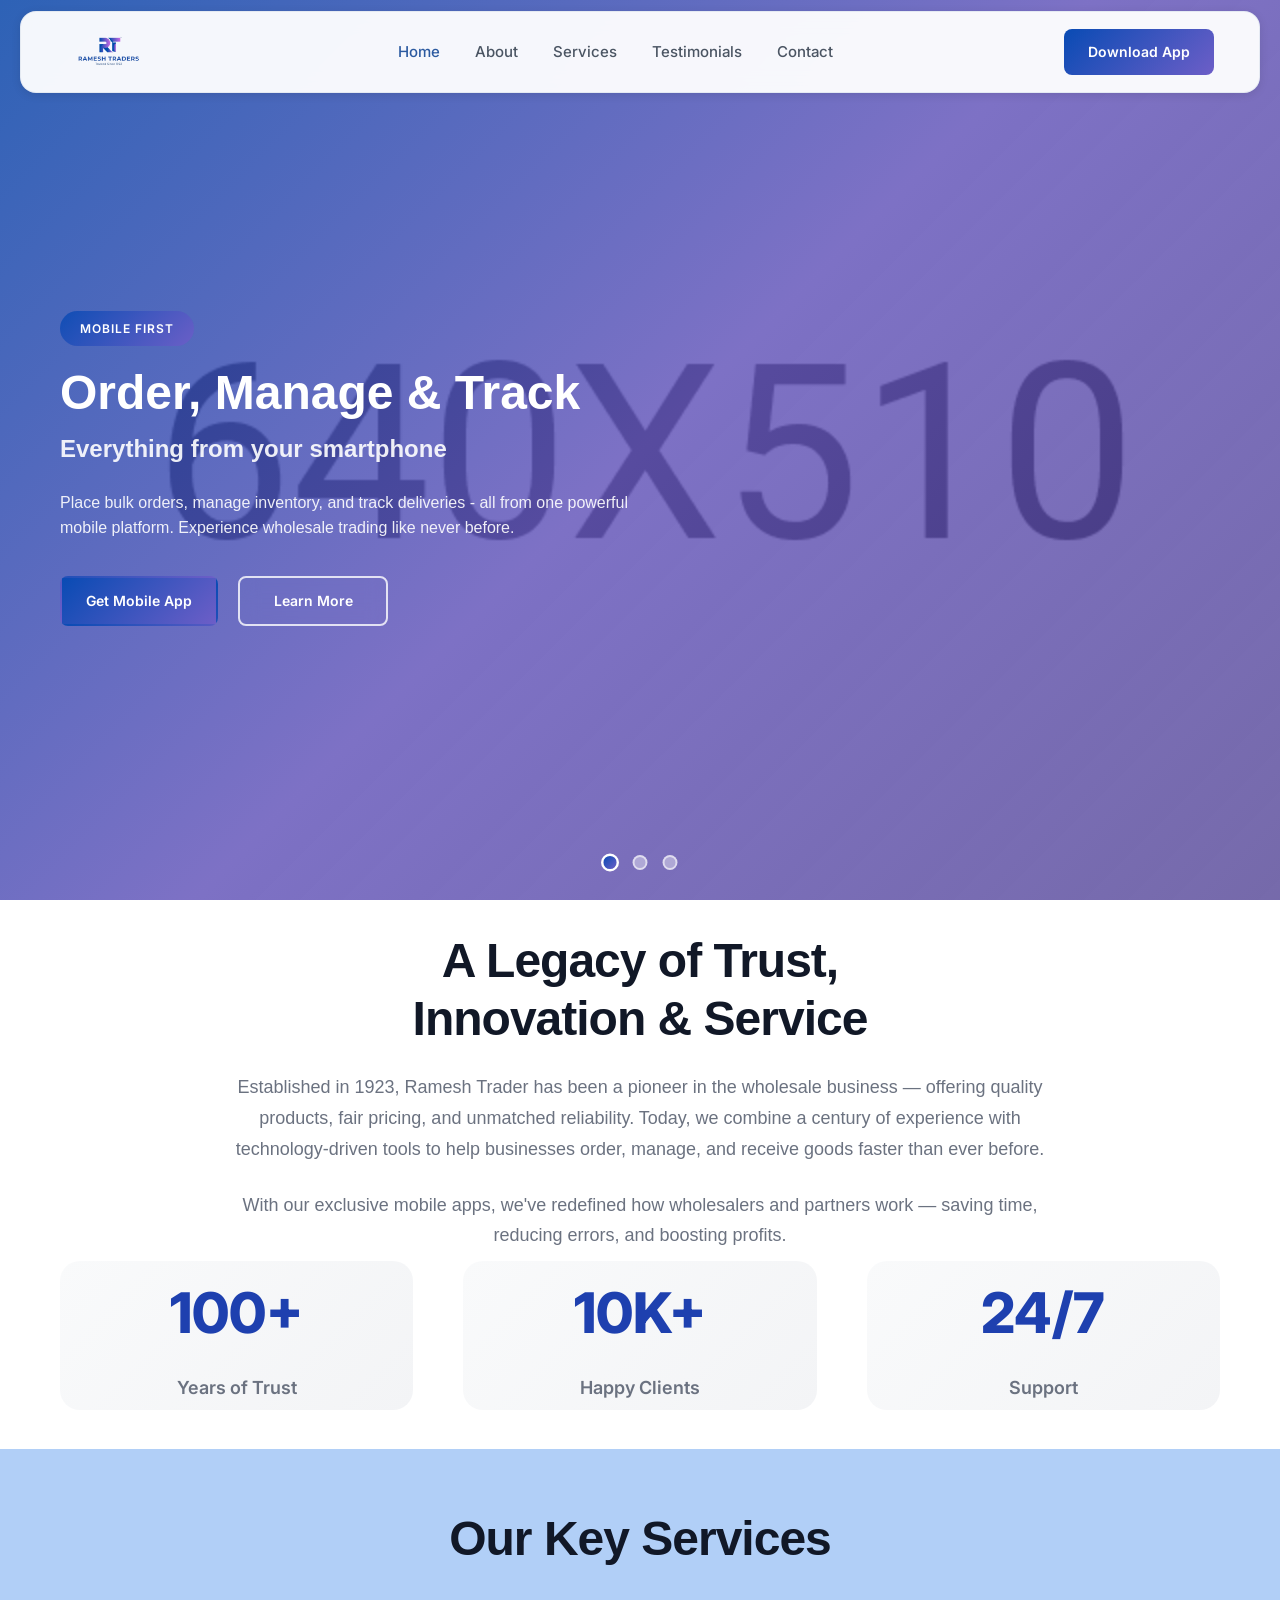
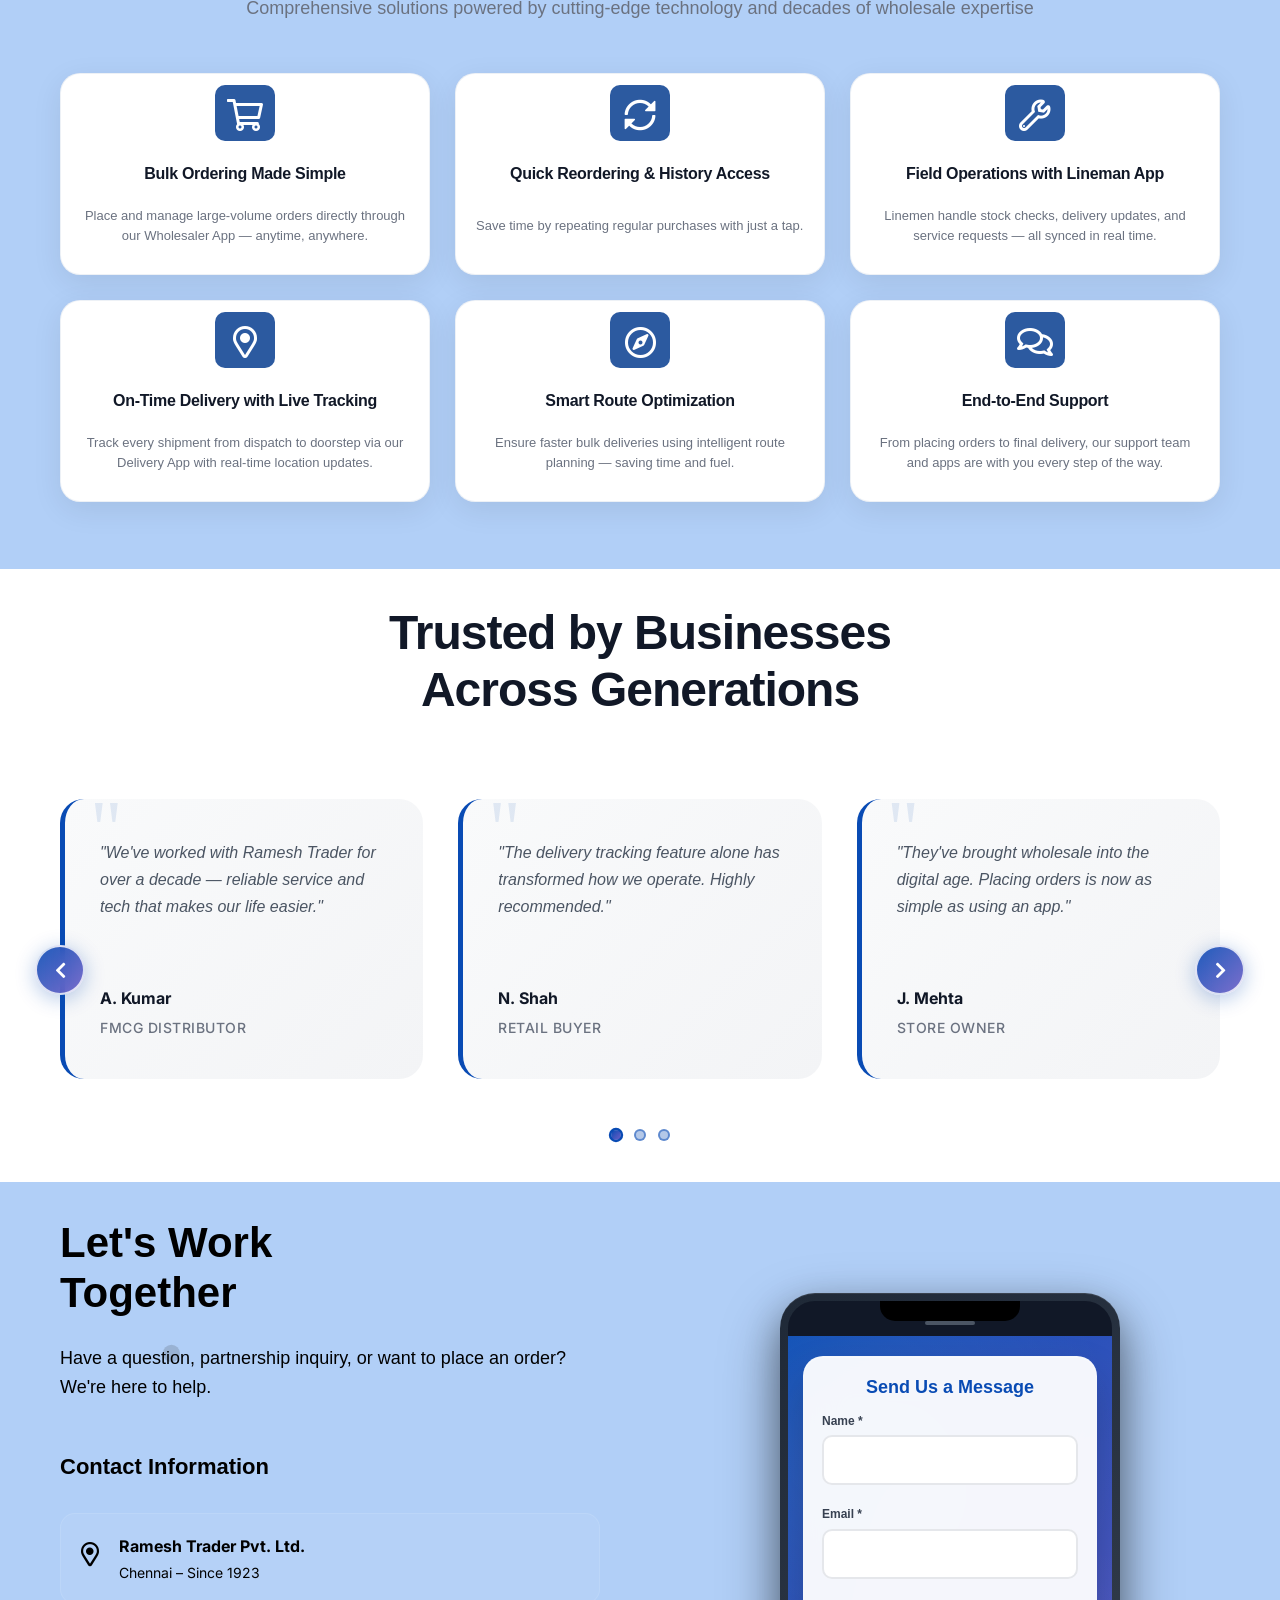
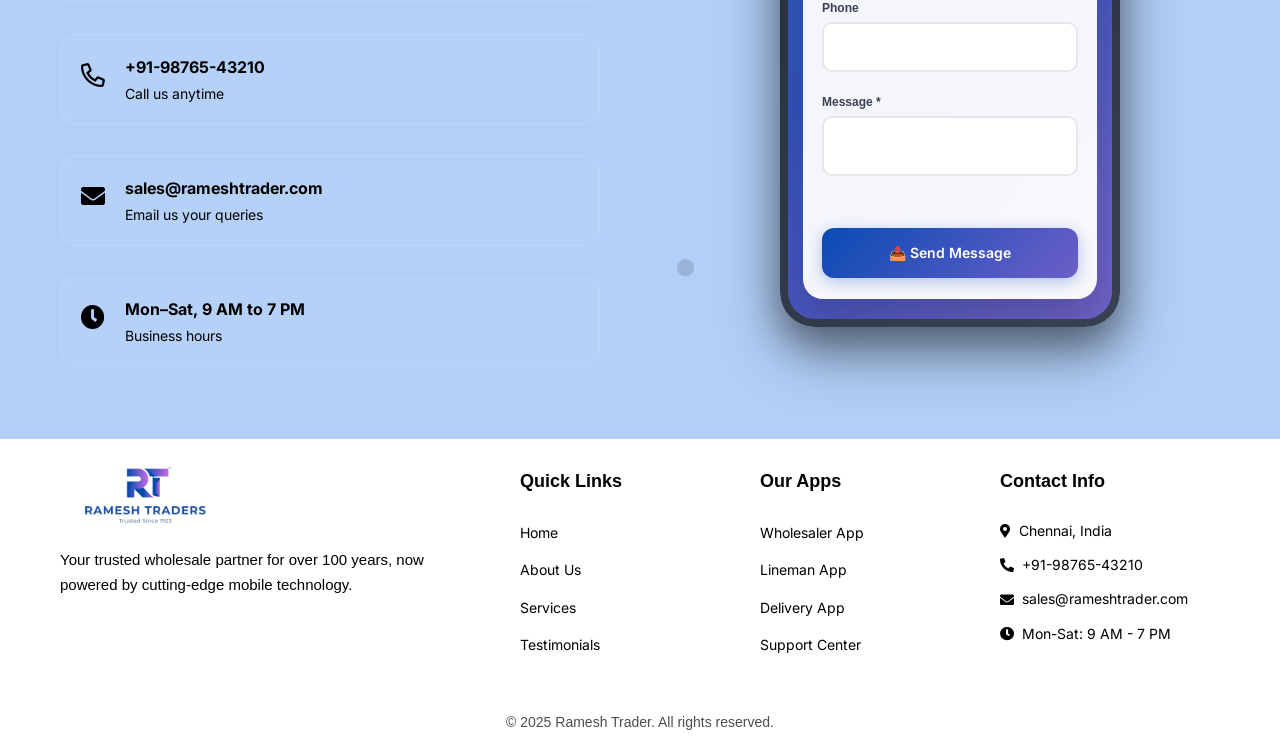
==== commit aa486732: "UI updated" ====
--- a/index.html
+++ b/index.html
@@ -49,7 +49,7 @@
     
     /* Header Styles */
     .header {
-      background: rgba(255, 255, 255, 0.95);
+      background:#fff;
       backdrop-filter: blur(10px);
       position: fixed;
       top: 11px;
@@ -75,6 +75,7 @@
     }
     
     .header-content {
+      
       display: flex;
       align-items: center;
       justify-content: space-between;
@@ -90,7 +91,7 @@
     }
     
     .logo img {
-      height: 60px;
+      height: 50px;
       margin-right: 12px;
       border-radius: 8px;
     }
@@ -545,7 +546,7 @@
     .banner-carousel-container {
       position: relative;
       width: 100%;
-      height: 70vh;
+      height: 100vh;
       min-height: 500px;
     }
     
@@ -2329,7 +2330,7 @@
     <div class="container">
       <div class="header-content">
         <a href="#home" class="logo">
-          <img src="assets/img/logos/14.png" alt="Ramesh Trader">
+          <img src="assets/img/logos/141.png" alt="Ramesh Trader">
         </a>
         
         <nav class="nav-menu">
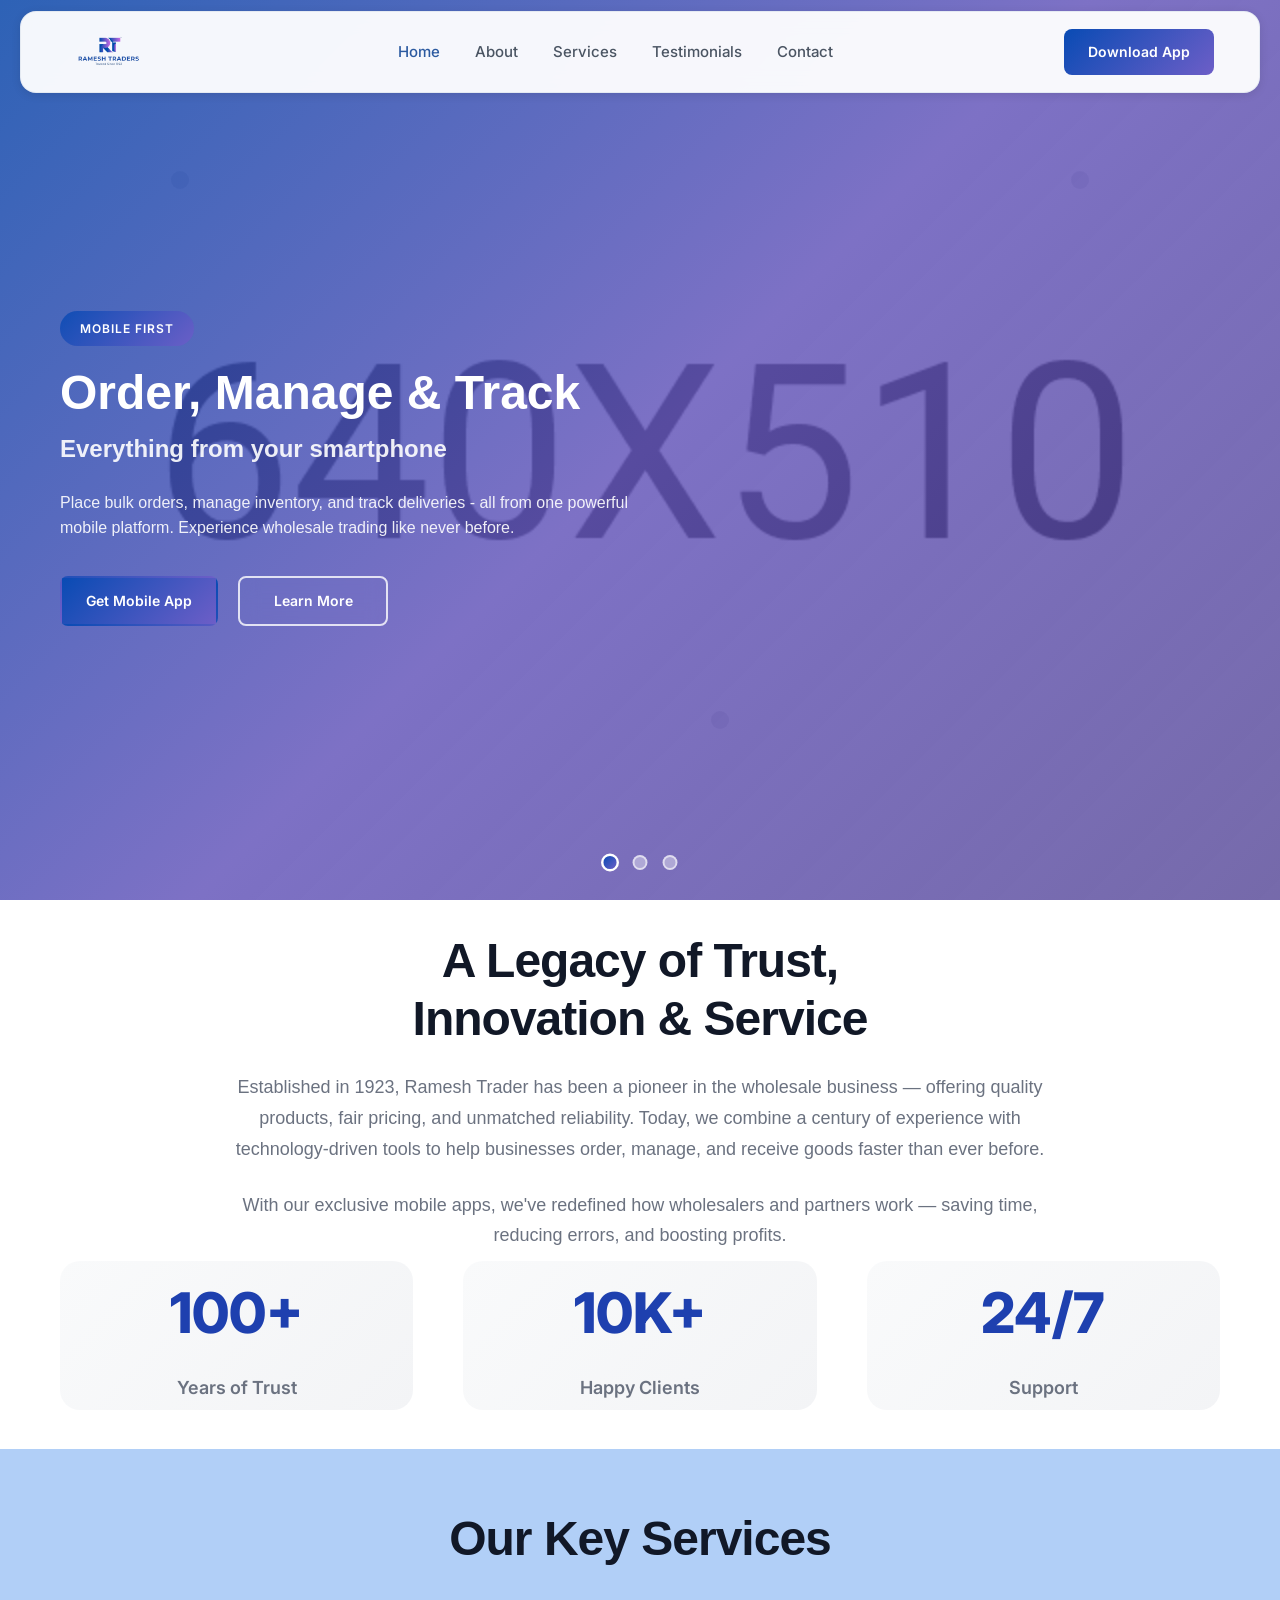
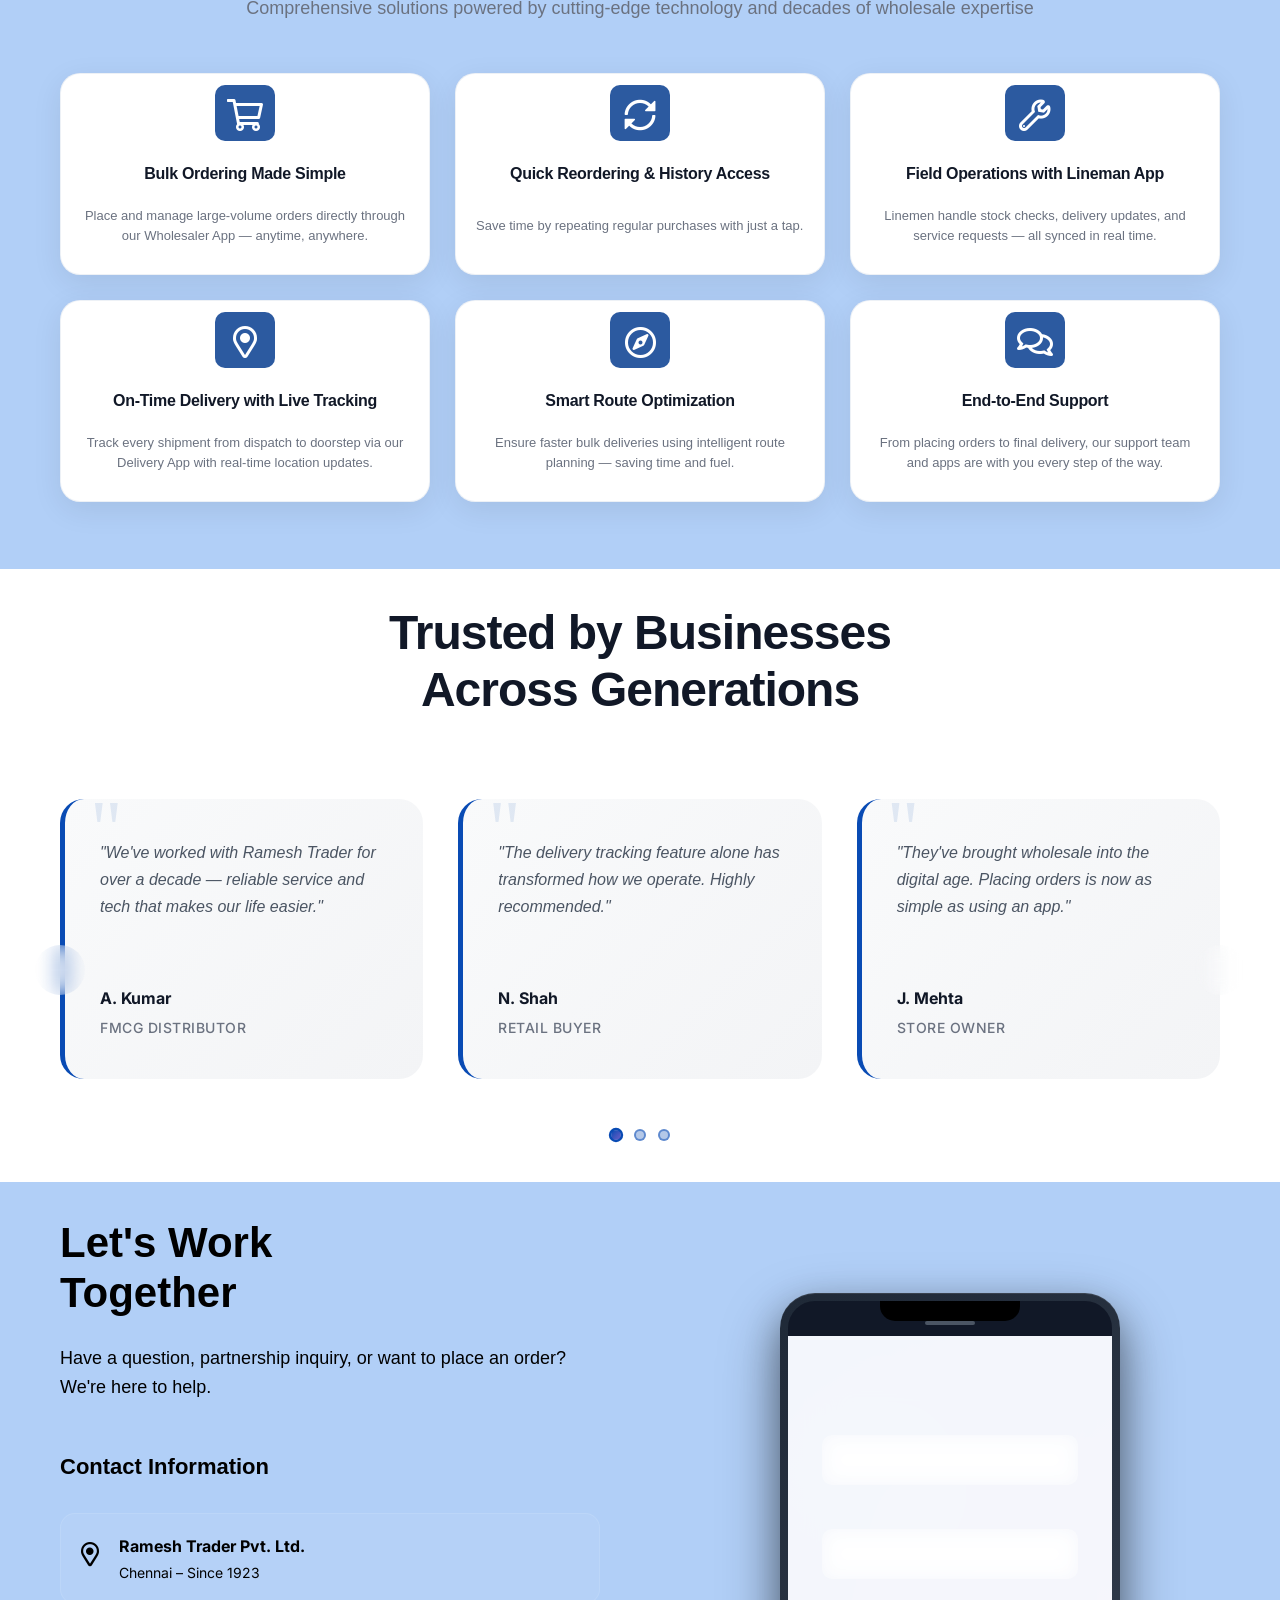
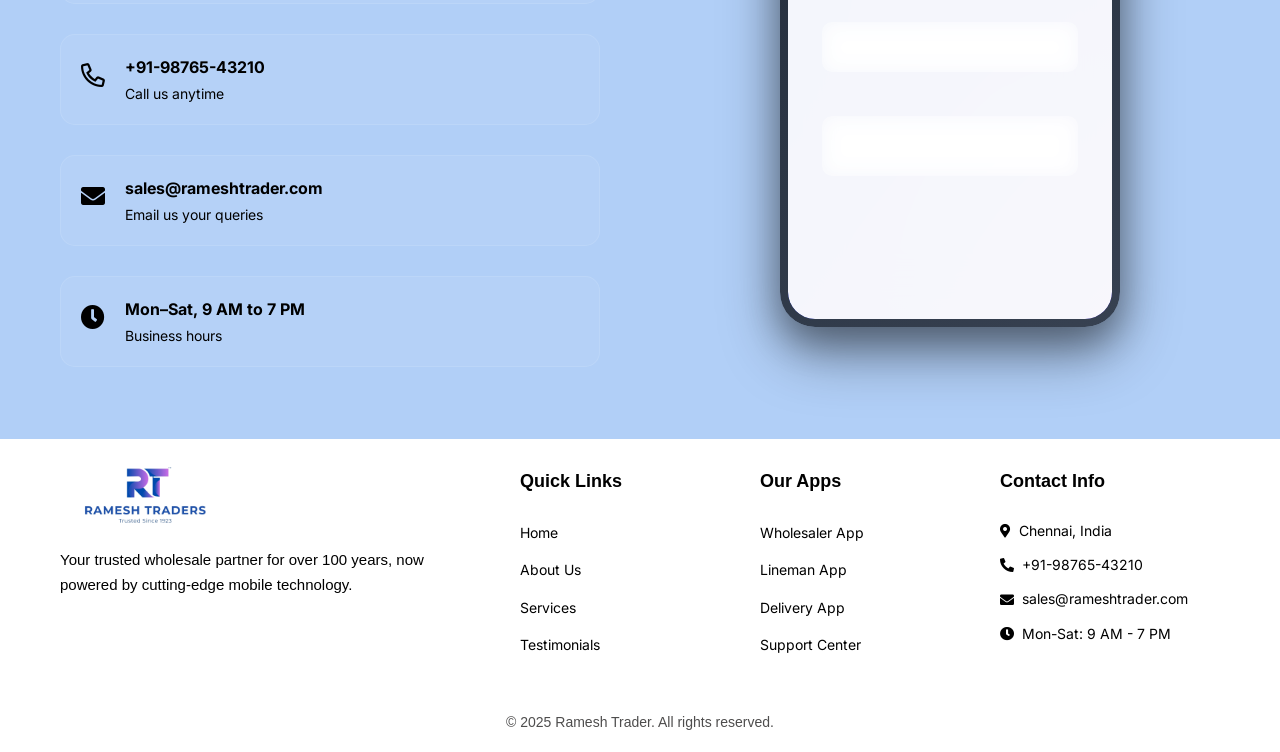
==== commit 4fc3d18e: "updated" ====
--- a/index.html
+++ b/index.html
@@ -1424,7 +1424,6 @@
       padding: 42px 0;
       background: #b1cff7;
       color: white;
-      position: relative;
       overflow: hidden;
     }
     
